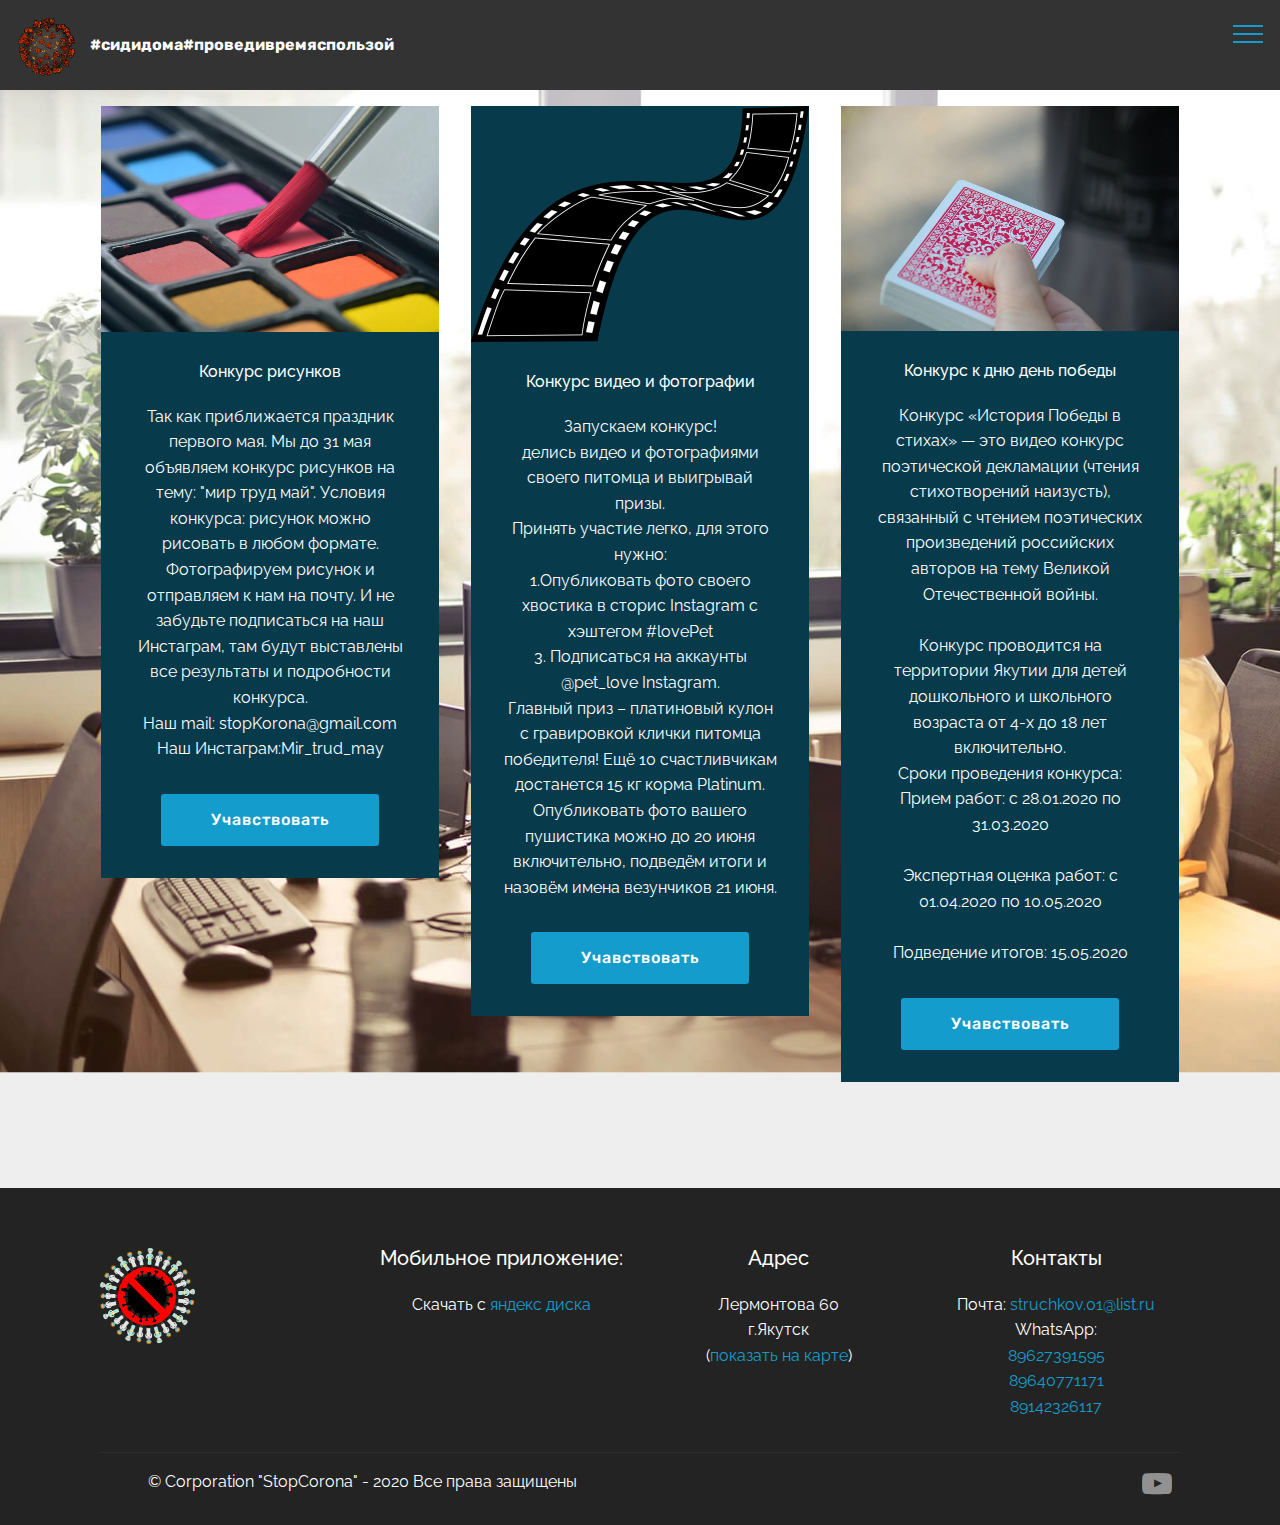
==== page10.html @ 7f0e16e0 "create github pages" ====
<!DOCTYPE html>
<html  >
<head>
  <!-- Site made with Mobirise Website Builder v4.12.3, https://mobirise.com -->
  <meta charset="UTF-8">
  <meta http-equiv="X-UA-Compatible" content="IE=edge">
  <meta name="generator" content="Mobirise v4.12.3, mobirise.com">
  <meta name="viewport" content="width=device-width, initial-scale=1, minimum-scale=1">
  <link rel="shortcut icon" href="assets/images/mbr-96x115.png" type="image/x-icon">
  <meta name="description" content="Web Site Maker Description">
  
  
  <title>хочу учавствовать</title>
  <link rel="stylesheet" href="assets/web/assets/mobirise-icons/mobirise-icons.css">
  <link rel="stylesheet" href="assets/facebook-plugin/style.css">
  <link rel="stylesheet" href="assets/bootstrap/css/bootstrap.min.css">
  <link rel="stylesheet" href="assets/bootstrap/css/bootstrap-grid.min.css">
  <link rel="stylesheet" href="assets/bootstrap/css/bootstrap-reboot.min.css">
  <link rel="stylesheet" href="assets/dropdown/css/style.css">
  <link rel="stylesheet" href="assets/tether/tether.min.css">
  <link rel="stylesheet" href="assets/socicon/css/styles.css">
  <link rel="stylesheet" href="assets/theme/css/style.css">
  <link rel="preload" as="style" href="assets/mobirise/css/mbr-additional.css"><link rel="stylesheet" href="assets/mobirise/css/mbr-additional.css" type="text/css">
  
  
  
</head>
<body>
  <section class="menu cid-rWU5IrB7id" once="menu" id="menu1-28">

    

    <nav class="navbar navbar-expand beta-menu navbar-dropdown align-items-center navbar-fixed-top collapsed">
        <button class="navbar-toggler navbar-toggler-right" type="button" data-toggle="collapse" data-target="#navbarSupportedContent" aria-controls="navbarSupportedContent" aria-expanded="false" aria-label="Toggle navigation">
            <div class="hamburger">
                <span></span>
                <span></span>
                <span></span>
                <span></span>
            </div>
        </button>
        <div class="menu-logo">
            <div class="navbar-brand">
                <span class="navbar-logo">
                    
                         <img src="assets/images/mbr-96x115.png" alt="Mobirise" title="" style="height: 4.6rem;">
                    
                </span>
                <span class="navbar-caption-wrap"><a class="navbar-caption text-white display-4" href="index.html">#сидидома#проведивремяспользой</a></span>
            </div>
        </div>
        <div class="collapse navbar-collapse" id="navbarSupportedContent">
            <ul class="navbar-nav nav-dropdown" data-app-modern-menu="true"><li class="nav-item">
                    <a class="nav-link link text-white display-4" href="https://mobirise.co">Меню</a>
                </li></ul>
            <div class="navbar-buttons mbr-section-btn"><a class="btn btn-sm btn-primary display-4" href="index.html"><span class="mbri-home mbr-iconfont mbr-iconfont-btn"></span>В главное</a> <a class="btn btn-sm btn-primary display-4" href="page7.html"><span class="mbri-globe-2 mbr-iconfont mbr-iconfont-btn"></span>Услуги</a>  <a class="btn btn-sm btn-primary display-4" href="page1.html"><span class="mbri-bulleted-list mbr-iconfont mbr-iconfont-btn"></span>Правила самоизоляции</a>  <a class="btn btn-sm btn-primary display-4" href="page2.html"><span class="mbri-devices mbr-iconfont mbr-iconfont-btn"></span>Развлечения</a> <a class="btn btn-sm btn-primary display-4" href="page2.html"><span class="mbri-globe mbr-iconfont mbr-iconfont-btn"></span>Новости</a></div>
        </div>
    </nav>
</section>

<section class="engine"><a href="https://mobirise.info">Mobirise</a></section><section class="features3 cid-rWXWZziiGV mbr-parallax-background" id="features3-29">

    

    
    <div class="container">
        <div class="media-container-row">
            <div class="card p-3 col-12 col-md-6 col-lg-4">
                <div class="card-wrapper">
                    <div class="card-img">
                        <img src="assets/images/mbr-1-676x451.jpg" alt="Mobirise" title="">
                    </div>
                    <div class="card-box">
                        <h4 class="card-title mbr-fonts-style display-7">
                            Конкурс рисунков</h4>
                        <p class="mbr-text mbr-fonts-style display-7">Так как приближается праздник первого мая. Мы до 31 мая объявляем конкурс рисунков на тему: "мир труд май". Условия конкурса: рисунок можно рисовать в любом формате. Фотографируем рисунок и отправляем к нам на почту. И не забудьте подписаться на наш Инстаграм, там будут выставлены все результаты и подробности конкурса.  <br>Наш mail: stopKorona@gmail.com<br>Наш Инстаграм:Mir_trud_may</p>
                    </div>
                    <div class="mbr-section-btn text-center"><a href="page11.html" class="btn btn-primary display-4">Учавствовать</a></div>
                </div>
            </div>

            <div class="card p-3 col-12 col-md-6 col-lg-4">
                <div class="card-wrapper">
                    <div class="card-img">
                        <img src="assets/images/mbr-676x472.png" alt="Mobirise" title="">
                    </div>
                    <div class="card-box">
                        <h4 class="card-title mbr-fonts-style display-7">
                            Конкурс видео и фотографии</h4>
                        <p class="mbr-text mbr-fonts-style display-7">Запускаем конкурс!<br>делись видео и фотографиями своего питомца и выигрывай призы.<br>Принять участие легко, для этого нужно:<br>1.Опубликовать фото своего хвостика в сторис Instagram с хэштегом #lovePet<br>3. Подписаться на аккаунты @pet_love Instagram.<br>Главный приз – платиновый кулон с гравировкой клички питомца победителя! Ещё 10 счастливчикам достанется 15 кг корма Platinum.<br>Опубликовать фото вашего пушистика можно до 20 июня включительно, подведём итоги и назовём имена везунчиков 21 июня.</p>
                    </div>
                    <div class="mbr-section-btn text-center"><a href="page11.html" class="btn btn-primary display-4">Учавствовать</a></div>
                </div>
            </div>

            <div class="card p-3 col-12 col-md-6 col-lg-4">
                <div class="card-wrapper">
                    <div class="card-img">
                        <img src="assets/images/mbr-676x449.jpg" alt="Mobirise" title="">
                    </div>
                    <div class="card-box">
                        <h4 class="card-title mbr-fonts-style display-7">
                            Конкурс к дню день победы</h4>
                        <p class="mbr-text mbr-fonts-style display-7">Конкурс «История Победы в стихах» — это видео конкурс поэтической декламации (чтения стихотворений наизусть), связанный с чтением поэтических произведений российских авторов на тему Великой Отечественной войны.<br><br>Конкурс проводится на территории Якутии для детей дошкольного и школьного возраста от 4-х до 18 лет включительно.<br>Сроки проведения конкурса:<br>Прием работ: с 28.01.2020 по 31.03.2020<br><br>Экспертная оценка работ: с 01.04.2020 по 10.05.2020<br><br>Подведение итогов: 15.05.2020</p>
                    </div>
                    <div class="mbr-section-btn text-center"><a href="page11.html" class="btn btn-primary display-4">
                            Учавствовать</a></div>
                </div>
            </div>

            
        </div>
    </div>
</section>

<section class="cid-rX5NVL17W7" id="footer1-2s">

    

    

    <div class="container">
        <div class="media-container-row content text-white">
            <div class="col-12 col-md-3">
                <div class="media-wrap">
                    
                        <img src="assets/images/mbr-190x191.png" alt="Mobirise" title="">
                    
                </div>
            </div>
            <div class="col-12 col-md-3 mbr-fonts-style display-7">
                <h5 class="pb-3">Мобильное приложение:</h5>
                <p class="mbr-text">Скачать с <a href="https://yadi.sk/d/N2XTvhtS3cz07Q">яндекс диска</a></p>
            </div>
            <div class="col-12 col-md-3 mbr-fonts-style display-7">
                <h5 class="pb-3">Адрес</h5>
                <p class="mbr-text">Лермонтова 60 <br>г.Якутск<br>(<a href="https://2gis.ru/yakutsk/search/%D0%9B%D0%B5%D1%80%D0%BC%D0%BE%D0%BD%D1%82%D0%BE%D0%B2%D0%B0%2C%2060/geo/7037510072927511?m=129.720554%2C62.039683%2F13">показать на карте</a>)<br><br></p>
            </div>
            <div class="col-12 col-md-3 mbr-fonts-style display-7">
                <h5 class="pb-3">Контакты</h5>
                <p class="mbr-text">Почта: <a href="mailto:struchkov.01@list.ru">struchkov.01@list.ru</a><br>WhatsApp: <br><a href="https://wa.me/89627391595">89627391595</a><br><a href="https://wa.me/89640771171">89640771171</a><br><a href="https://wa.me/89142326117">89142326117</a></p>
            </div>
        </div>
        <div class="footer-lower">
            <div class="media-container-row">
                <div class="col-sm-12">
                    <hr>
                </div>
            </div>
            <div class="media-container-row mbr-white">
                <div class="col-sm-6 copyright">
                    <p class="mbr-text mbr-fonts-style display-7">
                        © Corporation "StopCorona" - 2020 Все права защищены</p>
                </div>
                <div class="col-md-6">
                    <div class="social-list align-right">
                        <div class="soc-item">
                            <a href="https://www.youtube.com/watch?v=TfOW5Py2EV0">
                                <span class="mbr-iconfont mbr-iconfont-social socicon-youtube socicon" style="font-size: 30px;"></span>
                            </a>
                        </div>
                        
                        
                        
                        
                        
                    </div>
                </div>
            </div>
        </div>
    </div>
</section>


  <script src="assets/web/assets/jquery/jquery.min.js"></script>
  <script src="assets/popper/popper.min.js"></script>
  <script src="https://connect.facebook.net/en_US/sdk.js#xfbml=1&version=v2.5"></script>
  <script src="https://apis.google.com/js/plusone.js"></script>
  <script src="assets/facebook-plugin/facebook-script.js"></script>
  <script src="assets/bootstrap/js/bootstrap.min.js"></script>
  <script src="assets/smoothscroll/smooth-scroll.js"></script>
  <script src="assets/dropdown/js/nav-dropdown.js"></script>
  <script src="assets/dropdown/js/navbar-dropdown.js"></script>
  <script src="assets/touchswipe/jquery.touch-swipe.min.js"></script>
  <script src="assets/parallax/jarallax.min.js"></script>
  <script src="assets/tether/tether.min.js"></script>
  <script src="assets/theme/js/script.js"></script>
  
  
 <div id="scrollToTop" class="scrollToTop mbr-arrow-up"><a style="text-align: center;"><i class="mbr-arrow-up-icon mbr-arrow-up-icon-cm cm-icon cm-icon-smallarrow-up"></i></a></div>
  </body>
</html>
---- assets/web/assets/mobirise-icons/mobirise-icons.css ----
@font-face {
  font-family: 'MobiriseIcons';
  src:  url('mobirise-icons.eot?spat4u');
  src:  url('mobirise-icons.eot?spat4u#iefix') format('embedded-opentype'),
    url('mobirise-icons.ttf?spat4u') format('truetype'),
    url('mobirise-icons.woff?spat4u') format('woff'),
    url('mobirise-icons.svg?spat4u#MobiriseIcons') format('svg');
  font-weight: normal;
  font-style: normal;
  font-display: swap;
}

[class^="mbri-"], [class*=" mbri-"] {
  /* use !important to prevent issues with browser extensions that change fonts */
  font-family: MobiriseIcons !important;
  speak: none;
  font-style: normal;
  font-weight: normal;
  font-variant: normal;
  text-transform: none;
  line-height: 1;

  /* Better Font Rendering =========== */
  -webkit-font-smoothing: antialiased;
  -moz-osx-font-smoothing: grayscale;
}

.mbri-add-submenu:before {
  content: "\e900";
}
.mbri-alert:before {
  content: "\e901";
}
.mbri-align-center:before {
  content: "\e902";
}
.mbri-align-justify:before {
  content: "\e903";
}
.mbri-align-left:before {
  content: "\e904";
}
.mbri-align-right:before {
  content: "\e905";
}
.mbri-android:before {
  content: "\e906";
}
.mbri-apple:before {
  content: "\e907";
}
.mbri-arrow-down:before {
  content: "\e908";
}
.mbri-arrow-next:before {
  content: "\e909";
}
.mbri-arrow-prev:before {
  content: "\e90a";
}
.mbri-arrow-up:before {
  content: "\e90b";
}
.mbri-bold:before {
  content: "\e90c";
}
.mbri-bookmark:before {
  content: "\e90d";
}
.mbri-bootstrap:before {
  content: "\e90e";
}
.mbri-briefcase:before {
  content: "\e90f";
}
.mbri-browse:before {
  content: "\e910";
}
.mbri-bulleted-list:before {
  content: "\e911";
}
.mbri-calendar:before {
  content: "\e912";
}
.mbri-camera:before {
  content: "\e913";
}
.mbri-cart-add:before {
  content: "\e914";
}
.mbri-cart-full:before {
  content: "\e915";
}
.mbri-cash:before {
  content: "\e916";
}
.mbri-change-style:before {
  content: "\e917";
}
.mbri-chat:before {
  content: "\e918";
}
.mbri-clock:before {
  content: "\e919";
}
.mbri-close:before {
  content: "\e91a";
}
.mbri-cloud:before {
  content: "\e91b";
}
.mbri-code:before {
  content: "\e91c";
}
.mbri-contact-form:before {
  content: "\e91d";
}
.mbri-credit-card:before {
  content: "\e91e";
}
.mbri-cursor-click:before {
  content: "\e91f";
}
.mbri-cust-feedback:before {
  content: "\e920";
}
.mbri-database:before {
  content: "\e921";
}
.mbri-delivery:before {
  content: "\e922";
}
.mbri-desktop:before {
  content: "\e923";
}
.mbri-devices:before {
  content: "\e924";
}
.mbri-down:before {
  content: "\e925";
}
.mbri-download:before {
  content: "\e989";
}
.mbri-drag-n-drop:before {
  content: "\e927";
}
.mbri-drag-n-drop2:before {
  content: "\e928";
}
.mbri-edit:before {
  content: "\e929";
}
.mbri-edit2:before {
  content: "\e92a";
}
.mbri-error:before {
  content: "\e92b";
}
.mbri-extension:before {
  content: "\e92c";
}
.mbri-features:before {
  content: "\e92d";
}
.mbri-file:before {
  content: "\e92e";
}
.mbri-flag:before {
  content: "\e92f";
}
.mbri-folder:before {
  content: "\e930";
}
.mbri-gift:before {
  content: "\e931";
}
.mbri-github:before {
  content: "\e932";
}
.mbri-globe:before {
  content: "\e933";
}
.mbri-globe-2:before {
  content: "\e934";
}
.mbri-growing-chart:before {
  content: "\e935";
}
.mbri-hearth:before {
  content: "\e936";
}
.mbri-help:before {
  content: "\e937";
}
.mbri-home:before {
  content: "\e938";
}
.mbri-hot-cup:before {
  content: "\e939";
}
.mbri-idea:before {
  content: "\e93a";
}
.mbri-image-gallery:before {
  content: "\e93b";
}
.mbri-image-slider:before {
  content: "\e93c";
}
.mbri-info:before {
  content: "\e93d";
}
.mbri-italic:before {
  content: "\e93e";
}
.mbri-key:before {
  content: "\e93f";
}
.mbri-laptop:before {
  content: "\e940";
}
.mbri-layers:before {
  content: "\e941";
}
.mbri-left-right:before {
  content: "\e942";
}
.mbri-left:before {
  content: "\e943";
}
.mbri-letter:before {
  content: "\e944";
}
.mbri-like:before {
  content: "\e945";
}
.mbri-link:before {
  content: "\e946";
}
.mbri-lock:before {
  content: "\e947";
}
.mbri-login:before {
  content: "\e948";
}
.mbri-logout:before {
  content: "\e949";
}
.mbri-magic-stick:before {
  content: "\e94a";
}
.mbri-map-pin:before {
  content: "\e94b";
}
.mbri-menu:before {
  content: "\e94c";
}
.mbri-mobile:before {
  content: "\e94d";
}
.mbri-mobile2:before {
  content: "\e94e";
}
.mbri-mobirise:before {
  content: "\e94f";
}
.mbri-more-horizontal:before {
  content: "\e950";
}
.mbri-more-vertical:before {
  content: "\e951";
}
.mbri-music:before {
  content: "\e952";
}
.mbri-new-file:before {
  content: "\e953";
}
.mbri-numbered-list:before {
  content: "\e954";
}
.mbri-opened-folder:before {
  content: "\e955";
}
.mbri-pages:before {
  content: "\e956";
}
.mbri-paper-plane:before {
  content: "\e957";
}
.mbri-paperclip:before {
  content: "\e958";
}
.mbri-photo:before {
  content: "\e959";
}
.mbri-photos:before {
  content: "\e95a";
}
.mbri-pin:before {
  content: "\e95b";
}
.mbri-play:before {
  content: "\e95c";
}
.mbri-plus:before {
  content: "\e95d";
}
.mbri-preview:before {
  content: "\e95e";
}
.mbri-print:before {
  content: "\e95f";
}
.mbri-protect:before {
  content: "\e960";
}
.mbri-question:before {
  content: "\e961";
}
.mbri-quote-left:before {
  content: "\e962";
}
.mbri-quote-right:before {
  content: "\e963";
}
.mbri-refresh:before {
  content: "\e964";
}
.mbri-responsive:before {
  content: "\e965";
}
.mbri-right:before {
  content: "\e966";
}
.mbri-rocket:before {
  content: "\e967";
}
.mbri-sad-face:before {
  content: "\e968";
}
.mbri-sale:before {
  content: "\e969";
}
.mbri-save:before {
  content: "\e96a";
}
.mbri-search:before {
  content: "\e96b";
}
.mbri-setting:before {
  content: "\e96c";
}
.mbri-setting2:before {
  content: "\e96d";
}
.mbri-setting3:before {
  content: "\e96e";
}
.mbri-share:before {
  content: "\e96f";
}
.mbri-shopping-bag:before {
  content: "\e970";
}
.mbri-shopping-basket:before {
  content: "\e971";
}
.mbri-shopping-cart:before {
  content: "\e972";
}
.mbri-sites:before {
  content: "\e973";
}
.mbri-smile-face:before {
  content: "\e974";
}
.mbri-speed:before {
  content: "\e975";
}
.mbri-star:before {
  content: "\e976";
}
.mbri-success:before {
  content: "\e977";
}
.mbri-sun:before {
  content: "\e978";
}
.mbri-sun2:before {
  content: "\e979";
}
.mbri-tablet:before {
  content: "\e97a";
}
.mbri-tablet-vertical:before {
  content: "\e97b";
}
.mbri-target:before {
  content: "\e97c";
}
.mbri-timer:before {
  content: "\e97d";
}
.mbri-to-ftp:before {
  content: "\e97e";
}
.mbri-to-local-drive:before {
  content: "\e97f";
}
.mbri-touch-swipe:before {
  content: "\e980";
}
.mbri-touch:before {
  content: "\e981";
}
.mbri-trash:before {
  content: "\e982";
}
.mbri-underline:before {
  content: "\e983";
}
.mbri-unlink:before {
  content: "\e984";
}
.mbri-unlock:before {
  content: "\e985";
}
.mbri-up-down:before {
  content: "\e986";
}
.mbri-up:before {
  content: "\e987";
}
.mbri-update:before {
  content: "\e988";
}
.mbri-upload:before {
 content: "\e926"; 
}
.mbri-user:before {
  content: "\e98a";
}
.mbri-user2:before {
  content: "\e98b";
}
.mbri-users:before {
  content: "\e98c";
}
.mbri-video:before {
  content: "\e98d";
}
.mbri-video-play:before {
  content: "\e98e";
}
.mbri-watch:before {
  content: "\e98f";
}
.mbri-website-theme:before {
  content: "\e990";
}
.mbri-wifi:before {
  content: "\e991";
}
.mbri-windows:before {
  content: "\e992";
}
.mbri-zoom-out:before {
  content: "\e993";
}
.mbri-redo:before {
  content: "\e994";
}
.mbri-undo:before {
  content: "\e995";
}
---- assets/facebook-plugin/style.css ----
.mbr-section.mbr-section__comments{
    position: relative;
}
.mbr-section__comments{
    background-size: cover;
}
.addons-container {
  position: relative;
  margin-left: auto;
  margin-right: auto;
  padding-right: 15px;
  padding-left: 15px; }
  @media (min-width: 576px) {
    .addons-container {
      padding-right: 15px;
      padding-left: 15px; } }
  @media (min-width: 768px) {
    .addons-container {
      padding-right: 15px;
      padding-left: 15px; } }
  @media (min-width: 992px) {
    .addons-container {
      padding-right: 15px;
      padding-left: 15px; } }
  @media (min-width: 1200px) {
    .addons-container {
      padding-right: 15px;
      padding-left: 15px; } }
  @media (min-width: 576px) {
    .addons-container {
      width: 540px;
      max-width: 100%; } }
  @media (min-width: 768px) {
    .addons-container {
      width: 720px;
      max-width: 100%; } }
  @media (min-width: 992px) {
    .addons-container {
      width: 960px;
      max-width: 100%; } }
  @media (min-width: 1200px) {
    .addons-container {
      width: 1140px;
      max-width: 100%; } }

.addons-container-inner{
    position: relative;
    width: 100%;
    min-height: 1px;
    padding-right: 15px;
    padding-left: 15px;
}
@media (min-width: 567px) {
    .addons-container-inner{
        -ms-flex: 0 0 66.666667%;
        flex: 0 0 66.666667%;
        max-width: 66.666667%;
    }
}
.addons-row{
    display: flex;
    justify-content:center;
}
---- assets/dropdown/css/style.css ----
.navbar-dropdown {
  left: 0;
  padding: 0;
  position: absolute;
  right: 0;
  top: 0;
  transition: all 0.45s ease;
  z-index: 1030;
  background: #282828; }
  .navbar-dropdown .navbar-logo {
    margin-right: 0.8rem;
    transition: margin 0.3s ease-in-out;
    vertical-align: middle; }
    .navbar-dropdown .navbar-logo img {
      height: 3.125rem;
      transition: all 0.3s ease-in-out; }
    .navbar-dropdown .navbar-logo.mbr-iconfont {
      font-size: 3.125rem;
      line-height: 3.125rem; }
  .navbar-dropdown .navbar-caption {
    font-weight: 700;
    white-space: normal;
    vertical-align: -4px;
    line-height: 3.125rem !important; }
    .navbar-dropdown .navbar-caption, .navbar-dropdown .navbar-caption:hover {
      color: inherit;
      text-decoration: none; }
  .navbar-dropdown .mbr-iconfont + .navbar-caption {
    vertical-align: -1px; }
  .navbar-dropdown.navbar-fixed-top {
    position: fixed; }
  .navbar-dropdown .navbar-brand span {
    vertical-align: -4px; }
  .navbar-dropdown.bg-color.transparent {
    background: none; }
  .navbar-dropdown.navbar-short .navbar-brand {
    padding: 0.625rem 0; }
    .navbar-dropdown.navbar-short .navbar-brand span {
      vertical-align: -1px; }
  .navbar-dropdown.navbar-short .navbar-caption {
    line-height: 2.375rem !important;
    vertical-align: -2px; }
  .navbar-dropdown.navbar-short .navbar-logo {
    margin-right: 0.5rem; }
    .navbar-dropdown.navbar-short .navbar-logo img {
      height: 2.375rem; }
    .navbar-dropdown.navbar-short .navbar-logo.mbr-iconfont {
      font-size: 2.375rem;
      line-height: 2.375rem; }
  .navbar-dropdown.navbar-short .mbr-table-cell {
    height: 3.625rem; }
  .navbar-dropdown .navbar-close {
    left: 0.6875rem;
    position: fixed;
    top: 0.75rem;
    z-index: 1000; }
  .navbar-dropdown .hamburger-icon {
    content: "";
    display: inline-block;
    vertical-align: middle;
    width: 16px;
    -webkit-box-shadow: 0 -6px 0 1px #282828,0 0 0 1px #282828,0 6px 0 1px #282828;
    -moz-box-shadow: 0 -6px 0 1px #282828,0 0 0 1px #282828,0 6px 0 1px #282828;
    box-shadow: 0 -6px 0 1px #282828,0 0 0 1px #282828,0 6px 0 1px #282828; }

.dropdown-menu .dropdown-toggle[data-toggle="dropdown-submenu"]::after {
  border-bottom: 0.35em solid transparent;
  border-left: 0.35em solid;
  border-right: 0;
  border-top: 0.35em solid transparent;
  margin-left: 0.3rem; }

.dropdown-menu .dropdown-item:focus {
  outline: 0; }

.nav-dropdown {
  font-size: 0.75rem;
  font-weight: 500;
  height: auto !important; }
  .nav-dropdown .nav-btn {
    padding-left: 1rem; }
  .nav-dropdown .link {
    margin: .667em 1.667em;
    font-weight: 500;
    padding: 0;
    transition: color .2s ease-in-out; }
    .nav-dropdown .link.dropdown-toggle {
      margin-right: 2.583em; }
      .nav-dropdown .link.dropdown-toggle::after {
        margin-left: .25rem;
        border-top: 0.35em solid;
        border-right: 0.35em solid transparent;
        border-left: 0.35em solid transparent;
        border-bottom: 0; }
      .nav-dropdown .link.dropdown-toggle[aria-expanded="true"] {
        margin: 0;
        padding: 0.667em 3.263em  0.667em 1.667em; }
  .nav-dropdown .link::after,
  .nav-dropdown .dropdown-item::after {
    color: inherit; }
  .nav-dropdown .btn {
    font-size: 0.75rem;
    font-weight: 700;
    letter-spacing: 0;
    margin-bottom: 0;
    padding-left: 1.25rem;
    padding-right: 1.25rem; }
  .nav-dropdown .dropdown-menu {
    border-radius: 0;
    border: 0;
    left: 0;
    margin: 0;
    padding-bottom: 1.25rem;
    padding-top: 1.25rem;
    position: relative; }
  .nav-dropdown .dropdown-submenu {
    margin-left: 0.125rem;
    top: 0; }
  .nav-dropdown .dropdown-item {
    font-weight: 500;
    line-height: 2;
    padding: 0.3846em 4.615em 0.3846em 1.5385em;
    position: relative;
    transition: color .2s ease-in-out, background-color .2s ease-in-out; }
    .nav-dropdown .dropdown-item::after {
      margin-top: -0.3077em;
      position: absolute;
      right: 1.1538em;
      top: 50%; }
    .nav-dropdown .dropdown-item:focus, .nav-dropdown .dropdown-item:hover {
      background: none; }

@media (max-width: 767px) {
  .nav-dropdown.navbar-toggleable-sm {
    bottom: 0;
    display: none;
    left: 0;
    overflow-x: hidden;
    position: fixed;
    top: 0;
    transform: translateX(-100%);
    -ms-transform: translateX(-100%);
    -webkit-transform: translateX(-100%);
    width: 18.75rem;
    z-index: 999; } }
.nav-dropdown.navbar-toggleable-xl {
  bottom: 0;
  display: none;
  left: 0;
  overflow-x: hidden;
  position: fixed;
  top: 0;
  transform: translateX(-100%);
  -ms-transform: translateX(-100%);
  -webkit-transform: translateX(-100%);
  width: 18.75rem;
  z-index: 999; }

.nav-dropdown-sm {
  display: block !important;
  overflow-x: hidden;
  overflow: auto;
  padding-top: 3.875rem; }
  .nav-dropdown-sm::after {
    content: "";
    display: block;
    height: 3rem;
    width: 100%; }
  .nav-dropdown-sm.collapse.in ~ .navbar-close {
    display: block !important; }
  .nav-dropdown-sm.collapsing, .nav-dropdown-sm.collapse.in {
    transform: translateX(0);
    -ms-transform: translateX(0);
    -webkit-transform: translateX(0);
    transition: all 0.25s ease-out;
    -webkit-transition: all 0.25s ease-out;
    background: #282828; }
  .nav-dropdown-sm.collapsing[aria-expanded="false"] {
    transform: translateX(-100%);
    -ms-transform: translateX(-100%);
    -webkit-transform: translateX(-100%); }
  .nav-dropdown-sm .nav-item {
    display: block;
    margin-left: 0 !important;
    padding-left: 0; }
  .nav-dropdown-sm .link,
  .nav-dropdown-sm .dropdown-item {
    border-top: 1px dotted rgba(255, 255, 255, 0.1);
    font-size: 0.8125rem;
    line-height: 1.6;
    margin: 0 !important;
    padding: 0.875rem 2.4rem 0.875rem 1.5625rem !important;
    position: relative;
    white-space: normal; }
    .nav-dropdown-sm .link:focus, .nav-dropdown-sm .link:hover,
    .nav-dropdown-sm .dropdown-item:focus,
    .nav-dropdown-sm .dropdown-item:hover {
      background: rgba(0, 0, 0, 0.2) !important;
      color: #c0a375; }
  .nav-dropdown-sm .nav-btn {
    position: relative;
    padding: 1.5625rem 1.5625rem 0 1.5625rem; }
    .nav-dropdown-sm .nav-btn::before {
      border-top: 1px dotted rgba(255, 255, 255, 0.1);
      content: "";
      left: 0;
      position: absolute;
      top: 0;
      width: 100%; }
    .nav-dropdown-sm .nav-btn + .nav-btn {
      padding-top: 0.625rem; }
      .nav-dropdown-sm .nav-btn + .nav-btn::before {
        display: none; }
  .nav-dropdown-sm .btn {
    padding: 0.625rem 0; }
  .nav-dropdown-sm .dropdown-toggle[data-toggle="dropdown-submenu"]::after {
    margin-left: .25rem;
    border-top: 0.35em solid;
    border-right: 0.35em solid transparent;
    border-left: 0.35em solid transparent;
    border-bottom: 0; }
  .nav-dropdown-sm .dropdown-toggle[data-toggle="dropdown-submenu"][aria-expanded="true"]::after {
    border-top: 0;
    border-right: 0.35em solid transparent;
    border-left: 0.35em solid transparent;
    border-bottom: 0.35em solid; }
  .nav-dropdown-sm .dropdown-menu {
    margin: 0;
    padding: 0;
    position: relative;
    top: 0;
    left: 0;
    width: 100%;
    border: 0;
    float: none;
    border-radius: 0;
    background: none; }
  .nav-dropdown-sm .dropdown-submenu {
    left: 100%;
    margin-left: 0.125rem;
    margin-top: -1.25rem;
    top: 0; }

.navbar-toggleable-sm .nav-dropdown .dropdown-menu {
  position: absolute; }

.navbar-toggleable-sm .nav-dropdown .dropdown-submenu {
  left: 100%;
  margin-left: 0.125rem;
  margin-top: -1.25rem;
  top: 0; }

.navbar-toggleable-sm.opened .nav-dropdown .dropdown-menu {
  position: relative; }

.navbar-toggleable-sm.opened .nav-dropdown .dropdown-submenu {
  left: 0;
  margin-left: 00rem;
  margin-top: 0rem;
  top: 0; }

.is-builder .nav-dropdown.collapsing {
  transition: none !important; }

/*# sourceMappingURL=style.css.map */
---- assets/socicon/css/styles.css ----
@charset "UTF-8";

@font-face {
  font-family: 'Socicon';
  src:  url('../fonts/socicon.eot');
  src:  url('../fonts/socicon.eot?#iefix') format('embedded-opentype'),
    url('../fonts/socicon.woff2') format('woff2'),
    url('../fonts/socicon.ttf') format('truetype'),
    url('../fonts/socicon.woff') format('woff'),
    url('../fonts/socicon.svg#socicon') format('svg');
  font-weight: normal;
  font-style: normal;
}

[data-icon]:before {
  font-family: "socicon" !important;
  content: attr(data-icon);
  font-style: normal !important;
  font-weight: normal !important;
  font-variant: normal !important;
  text-transform: none !important;
  speak: none;
  line-height: 1;
  -webkit-font-smoothing: antialiased;
  -moz-osx-font-smoothing: grayscale;
}

[class^="socicon-"], [class*=" socicon-"] {
  /* use !important to prevent issues with browser extensions that change fonts */
  font-family: 'Socicon' !important;
  speak: none;
  font-style: normal;
  font-weight: normal;
  font-variant: normal;
  text-transform: none;
  line-height: 1;

  /* Better Font Rendering =========== */
  -webkit-font-smoothing: antialiased;
  -moz-osx-font-smoothing: grayscale;
}

.socicon-eitaa:before {
  content: "\e97c";
}
.socicon-soroush:before {
  content: "\e97d";
}
.socicon-bale:before {
  content: "\e97e";
}
.socicon-zazzle:before {
  content: "\e97b";
}
.socicon-society6:before {
  content: "\e97a";
}
.socicon-redbubble:before {
  content: "\e979";
}
.socicon-avvo:before {
  content: "\e978";
}
.socicon-stitcher:before {
  content: "\e977";
}
.socicon-googlehangouts:before {
  content: "\e974";
}
.socicon-dlive:before {
  content: "\e975";
}
.socicon-vsco:before {
  content: "\e976";
}
.socicon-flipboard:before {
  content: "\e973";
}
.socicon-ubuntu:before {
  content: "\e958";
}
.socicon-artstation:before {
  content: "\e959";
}
.socicon-invision:before {
  content: "\e95a";
}
.socicon-torial:before {
  content: "\e95b";
}
.socicon-collectorz:before {
  content: "\e95c";
}
.socicon-seenthis:before {
  content: "\e95d";
}
.socicon-googleplaymusic:before {
  content: "\e95e";
}
.socicon-debian:before {
  content: "\e95f";
}
.socicon-filmfreeway:before {
  content: "\e960";
}
.socicon-gnome:before {
  content: "\e961";
}
.socicon-itchio:before {
  content: "\e962";
}
.socicon-jamendo:before {
  content: "\e963";
}
.socicon-mix:before {
  content: "\e964";
}
.socicon-sharepoint:before {
  content: "\e965";
}
.socicon-tinder:before {
  content: "\e966";
}
.socicon-windguru:before {
  content: "\e967";
}
.socicon-cdbaby:before {
  content: "\e968";
}
.socicon-elementaryos:before {
  content: "\e969";
}
.socicon-stage32:before {
  content: "\e96a";
}
.socicon-tiktok:before {
  content: "\e96b";
}
.socicon-gitter:before {
  content: "\e96c";
}
.socicon-letterboxd:before {
  content: "\e96d";
}
.socicon-threema:before {
  content: "\e96e";
}
.socicon-splice:before {
  content: "\e96f";
}
.socicon-metapop:before {
  content: "\e970";
}
.socicon-naver:before {
  content: "\e971";
}
.socicon-remote:before {
  content: "\e972";
}
.socicon-internet:before {
  content: "\e957";
}
.socicon-moddb:before {
  content: "\e94b";
}
.socicon-indiedb:before {
  content: "\e94c";
}
.socicon-traxsource:before {
  content: "\e94d";
}
.socicon-gamefor:before {
  content: "\e94e";
}
.socicon-pixiv:before {
  content: "\e94f";
}
.socicon-myanimelist:before {
  content: "\e950";
}
.socicon-blackberry:before {
  content: "\e951";
}
.socicon-wickr:before {
  content: "\e952";
}
.socicon-spip:before {
  content: "\e953";
}
.socicon-napster:before {
  content: "\e954";
}
.socicon-beatport:before {
  content: "\e955";
}
.socicon-hackerone:before {
  content: "\e956";
}
.socicon-hackernews:before {
  content: "\e946";
}
.socicon-smashwords:before {
  content: "\e947";
}
.socicon-kobo:before {
  content: "\e948";
}
.socicon-bookbub:before {
  content: "\e949";
}
.socicon-mailru:before {
  content: "\e94a";
}
.socicon-gitlab:before {
  content: "\e945";
}
.socicon-instructables:before {
  content: "\e944";
}
.socicon-portfolio:before {
  content: "\e943";
}
.socicon-codered:before {
  content: "\e940";
}
.socicon-origin:before {
  content: "\e941";
}
.socicon-nextdoor:before {
  content: "\e942";
}
.socicon-udemy:before {
  content: "\e93f";
}
.socicon-livemaster:before {
  content: "\e93e";
}
.socicon-crunchbase:before {
  content: "\e93b";
}
.socicon-homefy:before {
  content: "\e93c";
}
.socicon-calendly:before {
  content: "\e93d";
}
.socicon-realtor:before {
  content: "\e90f";
}
.socicon-tidal:before {
  content: "\e910";
}
.socicon-qobuz:before {
  content: "\e911";
}
.socicon-natgeo:before {
  content: "\e912";
}
.socicon-mastodon:before {
  content: "\e913";
}
.socicon-unsplash:before {
  content: "\e914";
}
.socicon-homeadvisor:before {
  content: "\e915";
}
.socicon-angieslist:before {
  content: "\e916";
}
.socicon-codepen:before {
  content: "\e917";
}
.socicon-slack:before {
  content: "\e918";
}
.socicon-openaigym:before {
  content: "\e919";
}
.socicon-logmein:before {
  content: "\e91a";
}
.socicon-fiverr:before {
  content: "\e91b";
}
.socicon-gotomeeting:before {
  content: "\e91c";
}
.socicon-aliexpress:before {
  content: "\e91d";
}
.socicon-guru:before {
  content: "\e91e";
}
.socicon-appstore:before {
  content: "\e91f";
}
.socicon-homes:before {
  content: "\e920";
}
.socicon-zoom:before {
  content: "\e921";
}
.socicon-alibaba:before {
  content: "\e922";
}
.socicon-craigslist:before {
  content: "\e923";
}
.socicon-wix:before {
  content: "\e924";
}
.socicon-redfin:before {
  content: "\e925";
}
.socicon-googlecalendar:before {
  content: "\e926";
}
.socicon-shopify:before {
  content: "\e927";
}
.socicon-freelancer:before {
  content: "\e928";
}
.socicon-seedrs:before {
  content: "\e929";
}
.socicon-bing:before {
  content: "\e92a";
}
.socicon-doodle:before {
  content: "\e92b";
}
.socicon-bonanza:before {
  content: "\e92c";
}
.socicon-squarespace:before {
  content: "\e92d";
}
.socicon-toptal:before {
  content: "\e92e";
}
.socicon-gust:before {
  content: "\e92f";
}
.socicon-ask:before {
  content: "\e930";
}
.socicon-trulia:before {
  content: "\e931";
}
.socicon-loomly:before {
  content: "\e932";
}
.socicon-ghost:before {
  content: "\e933";
}
.socicon-upwork:before {
  content: "\e934";
}
.socicon-fundable:before {
  content: "\e935";
}
.socicon-booking:before {
  content: "\e936";
}
.socicon-googlemaps:before {
  content: "\e937";
}
.socicon-zillow:before {
  content: "\e938";
}
.socicon-niconico:before {
  content: "\e939";
}
.socicon-toneden:before {
  content: "\e93a";
}
.socicon-augment:before {
  content: "\e908";
}
.socicon-bitbucket:before {
  content: "\e909";
}
.socicon-fyuse:before {
  content: "\e90a";
}
.socicon-yt-gaming:before {
  content: "\e90b";
}
.socicon-sketchfab:before {
  content: "\e90c";
}
.socicon-mobcrush:before {
  content: "\e90d";
}
.socicon-microsoft:before {
  content: "\e90e";
}
.socicon-pandora:before {
  content: "\e907";
}
.socicon-messenger:before {
  content: "\e906";
}
.socicon-gamewisp:before {
  content: "\e905";
}
.socicon-bloglovin:before {
  content: "\e904";
}
.socicon-tunein:before {
  content: "\e903";
}
.socicon-gamejolt:before {
  content: "\e901";
}
.socicon-trello:before {
  content: "\e902";
}
.socicon-spreadshirt:before {
  content: "\e900";
}
.socicon-500px:before {
  content: "\e000";
}
.socicon-8tracks:before {
  content: "\e001";
}
.socicon-airbnb:before {
  content: "\e002";
}
.socicon-alliance:before {
  content: "\e003";
}
.socicon-amazon:before {
  content: "\e004";
}
.socicon-amplement:before {
  content: "\e005";
}
.socicon-android:before {
  content: "\e006";
}
.socicon-angellist:before {
  content: "\e007";
}
.socicon-apple:before {
  content: "\e008";
}
.socicon-appnet:before {
  content: "\e009";
}
.socicon-baidu:before {
  content: "\e00a";
}
.socicon-bandcamp:before {
  content: "\e00b";
}
.socicon-battlenet:before {
  content: "\e00c";
}
.socicon-mixer:before {
  content: "\e00d";
}
.socicon-bebee:before {
  content: "\e00e";
}
.socicon-bebo:before {
  content: "\e00f";
}
.socicon-behance:before {
  content: "\e010";
}
.socicon-blizzard:before {
  content: "\e011";
}
.socicon-blogger:before {
  content: "\e012";
}
.socicon-buffer:before {
  content: "\e013";
}
.socicon-chrome:before {
  content: "\e014";
}
.socicon-coderwall:before {
  content: "\e015";
}
.socicon-curse:before {
  content: "\e016";
}
.socicon-dailymotion:before {
  content: "\e017";
}
.socicon-deezer:before {
  content: "\e018";
}
.socicon-delicious:before {
  content: "\e019";
}
.socicon-deviantart:before {
  content: "\e01a";
}
.socicon-diablo:before {
  content: "\e01b";
}
.socicon-digg:before {
  content: "\e01c";
}
.socicon-discord:before {
  content: "\e01d";
}
.socicon-disqus:before {
  content: "\e01e";
}
.socicon-douban:before {
  content: "\e01f";
}
.socicon-draugiem:before {
  content: "\e020";
}
.socicon-dribbble:before {
  content: "\e021";
}
.socicon-drupal:before {
  content: "\e022";
}
.socicon-ebay:before {
  content: "\e023";
}
.socicon-ello:before {
  content: "\e024";
}
.socicon-endomodo:before {
  content: "\e025";
}
.socicon-envato:before {
  content: "\e026";
}
.socicon-etsy:before {
  content: "\e027";
}
.socicon-facebook:before {
  content: "\e028";
}
.socicon-feedburner:before {
  content: "\e029";
}
.socicon-filmweb:before {
  content: "\e02a";
}
.socicon-firefox:before {
  content: "\e02b";
}
.socicon-flattr:before {
  content: "\e02c";
}
.socicon-flickr:before {
  content: "\e02d";
}
.socicon-formulr:before {
  content: "\e02e";
}
.socicon-forrst:before {
  content: "\e02f";
}
.socicon-foursquare:before {
  content: "\e030";
}
.socicon-friendfeed:before {
  content: "\e031";
}
.socicon-github:before {
  content: "\e032";
}
.socicon-goodreads:before {
  content: "\e033";
}
.socicon-google:before {
  content: "\e034";
}
.socicon-googlescholar:before {
  content: "\e035";
}
.socicon-googlegroups:before {
  content: "\e036";
}
.socicon-googlephotos:before {
  content: "\e037";
}
.socicon-googleplus:before {
  content: "\e038";
}
.socicon-grooveshark:before {
  content: "\e039";
}
.socicon-hackerrank:before {
  content: "\e03a";
}
.socicon-hearthstone:before {
  content: "\e03b";
}
.socicon-hellocoton:before {
  content: "\e03c";
}
.socicon-heroes:before {
  content: "\e03d";
}
.socicon-smashcast:before {
  content: "\e03e";
}
.socicon-horde:before {
  content: "\e03f";
}
.socicon-houzz:before {
  content: "\e040";
}
.socicon-icq:before {
  content: "\e041";
}
.socicon-identica:before {
  content: "\e042";
}
.socicon-imdb:before {
  content: "\e043";
}
.socicon-instagram:before {
  content: "\e044";
}
.socicon-issuu:before {
  content: "\e045";
}
.socicon-istock:before {
  content: "\e046";
}
.socicon-itunes:before {
  content: "\e047";
}
.socicon-keybase:before {
  content: "\e048";
}
.socicon-lanyrd:before {
  content: "\e049";
}
.socicon-lastfm:before {
  content: "\e04a";
}
.socicon-line:before {
  content: "\e04b";
}
.socicon-linkedin:before {
  content: "\e04c";
}
.socicon-livejournal:before {
  content: "\e04d";
}
.socicon-lyft:before {
  content: "\e04e";
}
.socicon-macos:before {
  content: "\e04f";
}
.socicon-mail:before {
  content: "\e050";
}
.socicon-medium:before {
  content: "\e051";
}
.socicon-meetup:before {
  content: "\e052";
}
.socicon-mixcloud:before {
  content: "\e053";
}
.socicon-modelmayhem:before {
  content: "\e054";
}
.socicon-mumble:before {
  content: "\e055";
}
.socicon-myspace:before {
  content: "\e056";
}
.socicon-newsvine:before {
  content: "\e057";
}
.socicon-nintendo:before {
  content: "\e058";
}
.socicon-npm:before {
  content: "\e059";
}
.socicon-odnoklassniki:before {
  content: "\e05a";
}
.socicon-openid:before {
  content: "\e05b";
}
.socicon-opera:before {
  content: "\e05c";
}
.socicon-outlook:before {
  content: "\e05d";
}
.socicon-overwatch:before {
  content: "\e05e";
}
.socicon-patreon:before {
  content: "\e05f";
}
.socicon-paypal:before {
  content: "\e060";
}
.socicon-periscope:before {
  content: "\e061";
}
.socicon-persona:before {
  content: "\e062";
}
.socicon-pinterest:before {
  content: "\e063";
}
.socicon-play:before {
  content: "\e064";
}
.socicon-player:before {
  content: "\e065";
}
.socicon-playstation:before {
  content: "\e066";
}
.socicon-pocket:before {
  content: "\e067";
}
.socicon-qq:before {
  content: "\e068";
}
.socicon-quora:before {
  content: "\e069";
}
.socicon-raidcall:before {
  content: "\e06a";
}
.socicon-ravelry:before {
  content: "\e06b";
}
.socicon-reddit:before {
  content: "\e06c";
}
.socicon-renren:before {
  content: "\e06d";
}
.socicon-researchgate:before {
  content: "\e06e";
}
.socicon-residentadvisor:before {
  content: "\e06f";
}
.socicon-reverbnation:before {
  content: "\e070";
}
.socicon-rss:before {
  content: "\e071";
}
.socicon-sharethis:before {
  content: "\e072";
}
.socicon-skype:before {
  content: "\e073";
}
.socicon-slideshare:before {
  content: "\e074";
}
.socicon-smugmug:before {
  content: "\e075";
}
.socicon-snapchat:before {
  content: "\e076";
}
.socicon-songkick:before {
  content: "\e077";
}
.socicon-soundcloud:before {
  content: "\e078";
}
.socicon-spotify:before {
  content: "\e079";
}
.socicon-stackexchange:before {
  content: "\e07a";
}
.socicon-stackoverflow:before {
  content: "\e07b";
}
.socicon-starcraft:before {
  content: "\e07c";
}
.socicon-stayfriends:before {
  content: "\e07d";
}
.socicon-steam:before {
  content: "\e07e";
}
.socicon-storehouse:before {
  content: "\e07f";
}
.socicon-strava:before {
  content: "\e080";
}
.socicon-streamjar:before {
  content: "\e081";
}
.socicon-stumbleupon:before {
  content: "\e082";
}
.socicon-swarm:before {
  content: "\e083";
}
.socicon-teamspeak:before {
  content: "\e084";
}
.socicon-teamviewer:before {
  content: "\e085";
}
.socicon-technorati:before {
  content: "\e086";
}
.socicon-telegram:before {
  content: "\e087";
}
.socicon-tripadvisor:before {
  content: "\e088";
}
.socicon-tripit:before {
  content: "\e089";
}
.socicon-triplej:before {
  content: "\e08a";
}
.socicon-tumblr:before {
  content: "\e08b";
}
.socicon-twitch:before {
  content: "\e08c";
}
.socicon-twitter:before {
  content: "\e08d";
}
.socicon-uber:before {
  content: "\e08e";
}
.socicon-ventrilo:before {
  content: "\e08f";
}
.socicon-viadeo:before {
  content: "\e090";
}
.socicon-viber:before {
  content: "\e091";
}
.socicon-viewbug:before {
  content: "\e092";
}
.socicon-vimeo:before {
  content: "\e093";
}
.socicon-vine:before {
  content: "\e094";
}
.socicon-vkontakte:before {
  content: "\e095";
}
.socicon-warcraft:before {
  content: "\e096";
}
.socicon-wechat:before {
  content: "\e097";
}
.socicon-weibo:before {
  content: "\e098";
}
.socicon-whatsapp:before {
  content: "\e099";
}
.socicon-wikipedia:before {
  content: "\e09a";
}
.socicon-windows:before {
  content: "\e09b";
}
.socicon-wordpress:before {
  content: "\e09c";
}
.socicon-wykop:before {
  content: "\e09d";
}
.socicon-xbox:before {
  content: "\e09e";
}
.socicon-xing:before {
  content: "\e09f";
}
.socicon-yahoo:before {
  content: "\e0a0";
}
.socicon-yammer:before {
  content: "\e0a1";
}
.socicon-yandex:before {
  content: "\e0a2";
}
.socicon-yelp:before {
  content: "\e0a3";
}
.socicon-younow:before {
  content: "\e0a4";
}
.socicon-youtube:before {
  content: "\e0a5";
}
.socicon-zapier:before {
  content: "\e0a6";
}
.socicon-zerply:before {
  content: "\e0a7";
}
.socicon-zomato:before {
  content: "\e0a8";
}
.socicon-zynga:before {
  content: "\e0a9";
}
---- assets/theme/css/style.css ----
@charset "UTF-8";
/*!
 * Mobirise v4 theme (https://mobirise.com/)
 * Copyright 2017 Mobirise
 */
section {
  background-color: #eeeeee;
}

body {
  font-style: normal;
  line-height: 1.5;
}

section,
.container,
.container-fluid {
  position: relative;
  word-wrap: break-word;
}

a.mbr-iconfont:hover {
  text-decoration: none;
}

.article .lead p,
.article .lead ul,
.article .lead ol,
.article .lead pre,
.article .lead blockquote {
  margin-bottom: 0;
}

ul,
ol,
pre,
blockquote {
  margin-bottom: 2.3125rem;
}

pre {
  background: #f4f4f4;
  padding: 10px 24px;
  white-space: pre-wrap;
}

.inactive {
  -webkit-user-select: none;
  -moz-user-select: none;
  -ms-user-select: none;
  user-select: none;
  pointer-events: none;
  -webkit-user-drag: none;
  user-drag: none;
}

.mbr-section__comments .row {
  justify-content: center;
  -webkit-justify-content: center;
}

a {
  font-style: normal;
  font-weight: 400;
  cursor: pointer;
}
a, a:hover {
  text-decoration: none;
}

figure {
  margin-bottom: 0;
}

body {
  color: #232323;
}

h1,
h2,
h3,
h4,
h5,
h6,
.h1,
.h2,
.h3,
.h4,
.h5,
.h6,
.display-1,
.display-2,
.display-3,
.display-4 {
  line-height: 1;
  word-break: break-word;
  word-wrap: break-word;
}

.mbr-section-title {
  font-style: normal;
  line-height: 1.2;
}

.mbr-section-subtitle {
  line-height: 1.3;
}

.mbr-text {
  font-style: normal;
  line-height: 1.6;
}

b,
strong {
  font-weight: bold;
}

blockquote {
  padding: 10px 0 10px 20px;
  position: relative;
  border-left: 2px solid;
  border-color: #ff3366;
}

input:-webkit-autofill, input:-webkit-autofill:hover, input:-webkit-autofill:focus, input:-webkit-autofill:active {
  transition-delay: 9999s;
  transition-property: background-color, color;
}

textarea[type=hidden] {
  display: none;
}

body {
  position: relative;
}

section {
  background-position: 50% 50%;
  background-repeat: no-repeat;
  background-size: cover;
}
section .mbr-background-video,
section .mbr-background-video-preview {
  position: absolute;
  bottom: 0;
  left: 0;
  right: 0;
  top: 0;
}

.hidden {
  visibility: hidden;
}

.mbr-z-index20 {
  z-index: 20;
}

/*! Base colors */
.mbr-white {
  color: #ffffff;
}

.mbr-black {
  color: #000000;
}

.mbr-bg-white {
  background-color: #ffffff;
}

.mbr-bg-black {
  background-color: #000000;
}

/*! Text-aligns */
.align-left {
  text-align: left;
}

.align-center {
  text-align: center;
}

.align-right {
  text-align: right;
}

@media (max-width: 767px) {
  .align-left,
.align-center,
.align-right,
.mbr-section-btn,
.mbr-section-title {
    text-align: center;
  }
}
/*! Font-weight  */
.mbr-light {
  font-weight: 300;
}

.mbr-regular {
  font-weight: 400;
}

.mbr-semibold {
  font-weight: 500;
}

.mbr-bold {
  font-weight: 700;
}

/*! Media  */
.media-size-item {
  -webkit-flex: 1 1 auto;
  -moz-flex: 1 1 auto;
  -ms-flex: 1 1 auto;
  -o-flex: 1 1 auto;
  flex: 1 1 auto;
}

.media-content {
  -webkit-flex-basis: 100%;
  flex-basis: 100%;
}

.media-container-row {
  display: -ms-flexbox;
  display: -webkit-flex;
  display: flex;
  -webkit-flex-direction: row;
  -ms-flex-direction: row;
  flex-direction: row;
  -webkit-flex-wrap: wrap;
  -ms-flex-wrap: wrap;
  flex-wrap: wrap;
  -webkit-justify-content: center;
  -ms-flex-pack: center;
  justify-content: center;
  -webkit-align-content: center;
  -ms-flex-line-pack: center;
  align-content: center;
  -webkit-align-items: start;
  -ms-flex-align: start;
  align-items: start;
}
.media-container-row .media-size-item {
  width: 400px;
}

.media-container-column {
  display: -ms-flexbox;
  display: -webkit-flex;
  display: flex;
  -webkit-flex-direction: column;
  -ms-flex-direction: column;
  flex-direction: column;
  -webkit-flex-wrap: wrap;
  -ms-flex-wrap: wrap;
  flex-wrap: wrap;
  -webkit-justify-content: center;
  -ms-flex-pack: center;
  justify-content: center;
  -webkit-align-content: center;
  -ms-flex-line-pack: center;
  align-content: center;
  -webkit-align-items: stretch;
  -ms-flex-align: stretch;
  align-items: stretch;
}
.media-container-column > * {
  width: 100%;
}

@media (min-width: 992px) {
  .media-container-row {
    -webkit-flex-wrap: nowrap;
    -ms-flex-wrap: nowrap;
    flex-wrap: nowrap;
  }
}
figure {
  overflow: hidden;
}

figure[mbr-media-size] {
  transition: width 0.1s;
}

.mbr-figure img,
.mbr-figure iframe {
  display: block;
  width: 100%;
}

.card {
  background-color: transparent;
  border: none;
}

.card-box {
  width: 100%;
}

.card-img {
  text-align: center;
  flex-shrink: 0;
  -webkit-flex-shrink: 0;
}

.media {
  max-width: 100%;
  margin: 0 auto;
}

.mbr-figure {
  -ms-flex-item-align: center;
  -ms-grid-row-align: center;
  -webkit-align-self: center;
  align-self: center;
}

.media-container > div {
  max-width: 100%;
}

.mbr-figure img,
.card-img img {
  width: 100%;
}

@media (max-width: 991px) {
  .media-size-item {
    width: auto !important;
  }

  .media {
    width: auto;
  }

  .mbr-figure {
    width: 100% !important;
  }
}
/*! Buttons */
.btn {
  font-weight: 500;
  border-width: 2px;
  font-style: normal;
  letter-spacing: 1px;
  margin: 0.4rem 0.8rem;
  white-space: normal;
  -webkit-transition: all 0.3s ease-in-out;
  -moz-transition: all 0.3s ease-in-out;
  transition: all 0.3s ease-in-out;
  display: inline-flex;
  align-items: center;
  justify-content: center;
  word-break: break-word;
  -webkit-align-items: center;
  -webkit-justify-content: center;
  display: -webkit-inline-flex;
}

.btn-sm {
  font-weight: 500;
  letter-spacing: 1px;
  -webkit-transition: all 0.3s ease-in-out;
  -moz-transition: all 0.3s ease-in-out;
  transition: all 0.3s ease-in-out;
}

.btn-md {
  font-weight: 500;
  letter-spacing: 1px;
  margin: 0.4rem 0.8rem !important;
  -webkit-transition: all 0.3s ease-in-out;
  -moz-transition: all 0.3s ease-in-out;
  transition: all 0.3s ease-in-out;
}

.btn-lg {
  font-weight: 500;
  letter-spacing: 1px;
  margin: 0.4rem 0.8rem !important;
  -webkit-transition: all 0.3s ease-in-out;
  -moz-transition: all 0.3s ease-in-out;
  transition: all 0.3s ease-in-out;
}

.mbr-section-btn {
  margin-left: -0.25rem;
  margin-right: -0.25rem;
  font-size: 0;
}

nav .mbr-section-btn {
  margin-left: 0rem;
  margin-right: 0rem;
}

.btn-form {
  border-radius: 0;
}
.btn-form:hover {
  cursor: pointer;
}

/*! Btn icon margin */
.btn .mbr-iconfont,
.btn.btn-sm .mbr-iconfont {
  cursor: pointer;
  margin-right: 0.5rem;
}

.btn.btn-md .mbr-iconfont,
.btn.btn-md .mbr-iconfont {
  margin-right: 0.8rem;
}

.mbr-regular {
  font-weight: 400;
}

.mbr-semibold {
  font-weight: 500;
}

.mbr-bold {
  font-weight: 700;
}

[type=submit] {
  -webkit-appearance: none;
}

/*! Full-screen */
.mbr-fullscreen .mbr-overlay {
  min-height: 100vh;
}

.mbr-fullscreen {
  display: flex;
  display: -webkit-flex;
  display: -moz-flex;
  display: -ms-flex;
  display: -o-flex;
  align-items: center;
  -webkit-align-items: center;
  min-height: 100vh;
  padding-top: 3rem;
  padding-bottom: 3rem;
}

/*! Map */
.map {
  height: 25rem;
  position: relative;
}
.map iframe {
  width: 100%;
  height: 100%;
}

.mbr-overlay {
  background-color: #000;
  bottom: 0;
  left: 0;
  opacity: 0.5;
  position: absolute;
  right: 0;
  top: 0;
  z-index: 0;
  pointer-events: none;
}

/* Form */
blockquote {
  font-style: italic;
  padding: 10px 0 10px 20px;
  font-size: 1.09rem;
  position: relative;
  border-width: 3px;
}

.form-control {
  background-color: #f5f5f5;
  box-shadow: none;
  color: #565656;
  line-height: 1.43;
  min-height: 3.5em;
  padding: 1.07em 0.5em;
}
.form-control, .form-control:focus {
  border: 1px solid #e8e8e8;
}
.form-active .form-control:invalid {
  border-color: red;
}

.form-control-label {
  position: relative;
  cursor: pointer;
  margin-bottom: 0.357em;
  padding: 0;
}

.alert {
  color: #ffffff;
  border-radius: 0;
  border: 0;
  font-size: 0.875rem;
  line-height: 1.5;
  margin-bottom: 1.875rem;
  padding: 1.25rem;
  position: relative;
}
.alert.alert-form::after {
  background-color: inherit;
  bottom: -7px;
  content: "";
  display: block;
  height: 14px;
  left: 50%;
  margin-left: -7px;
  position: absolute;
  transform: rotate(45deg);
  width: 14px;
  -webkit-transform: rotate(45deg);
}

.form-asterisk {
  font-family: initial;
  position: absolute;
  top: -2px;
  font-weight: normal;
}

/*! Scroll to top arrow */
#scrollToTop a i:before {
  content: "";
  position: absolute;
  height: 40%;
  top: 25%;
  background: #fff;
  width: 2px;
  left: calc(50% - 1px);
}
#scrollToTop a i:after {
  content: "";
  position: absolute;
  display: block;
  border-top: 2px solid #fff;
  border-right: 2px solid #fff;
  width: 40%;
  height: 40%;
  left: 30%;
  bottom: 30%;
  transform: rotate(135deg);
  -webkit-transform: rotate(135deg);
}

.mbr-arrow-up {
  bottom: 25px;
  right: 90px;
  position: fixed;
  text-align: right;
  z-index: 5000;
  color: #ffffff;
  font-size: 32px;
  transform: rotate(180deg);
  -webkit-transform: rotate(180deg);
}

.mbr-arrow-up a {
  background: rgba(0, 0, 0, 0.2);
  border-radius: 3px;
  color: #fff;
  display: inline-block;
  height: 60px;
  width: 60px;
  outline-style: none !important;
  position: relative;
  text-decoration: none;
  transition: all 0.3s ease-in-out;
  cursor: pointer;
  text-align: center;
}
.mbr-arrow-up a:hover {
  background-color: rgba(0, 0, 0, 0.4);
}
.mbr-arrow-up a i {
  line-height: 60px;
}

.mbr-arrow-up-icon {
  display: block;
  color: #fff;
}

.mbr-arrow-up-icon::before {
  content: "›";
  display: inline-block;
  font-family: serif;
  font-size: 32px;
  line-height: 1;
  font-style: normal;
  position: relative;
  top: 6px;
  left: -4px;
  -webkit-transform: rotate(-90deg);
  transform: rotate(-90deg);
}

/*! Arrow Down */
.mbr-arrow {
  position: absolute;
  bottom: 45px;
  left: 50%;
  width: 60px;
  height: 60px;
  cursor: pointer;
  background-color: rgba(80, 80, 80, 0.5);
  border-radius: 50%;
  -webkit-transform: translateX(-50%);
  transform: translateX(-50%);
}
.mbr-arrow > a {
  display: inline-block;
  text-decoration: none;
  outline-style: none;
  -webkit-animation: arrowdown 1.7s ease-in-out infinite;
  animation: arrowdown 1.7s ease-in-out infinite;
}
.mbr-arrow > a > i {
  position: absolute;
  top: -2px;
  left: 15px;
  font-size: 2rem;
}

@keyframes arrowdown {
  0% {
    transform: translateY(0px);
    -webkit-transform: translateY(0px);
  }
  50% {
    transform: translateY(-5px);
    -webkit-transform: translateY(-5px);
  }
  100% {
    transform: translateY(0px);
    -webkit-transform: translateY(0px);
  }
}
@-webkit-keyframes arrowdown {
  0% {
    transform: translateY(0px);
    -webkit-transform: translateY(0px);
  }
  50% {
    transform: translateY(-5px);
    -webkit-transform: translateY(-5px);
  }
  100% {
    transform: translateY(0px);
    -webkit-transform: translateY(0px);
  }
}
@media (max-width: 500px) {
  .mbr-arrow-up {
    left: 50%;
    right: auto;
    transform: translateX(-50%) rotate(180deg);
    -webkit-transform: translateX(-50%) rotate(180deg);
  }
}
/*Gradients animation*/
@keyframes gradient-animation {
  from {
    background-position: 0% 100%;
    animation-timing-function: ease-in-out;
  }
  to {
    background-position: 100% 0%;
    animation-timing-function: ease-in-out;
  }
}
@-webkit-keyframes gradient-animation {
  from {
    background-position: 0% 100%;
    animation-timing-function: ease-in-out;
  }
  to {
    background-position: 100% 0%;
    animation-timing-function: ease-in-out;
  }
}
.bg-gradient {
  background-size: 200% 200%;
  animation: gradient-animation 5s infinite alternate;
  -webkit-animation: gradient-animation 5s infinite alternate;
}

.menu .navbar-brand {
  display: -webkit-flex;
}
.menu .navbar-brand span {
  display: flex;
  display: -webkit-flex;
}
.menu .navbar-brand .navbar-caption-wrap {
  display: -webkit-flex;
}
.menu .navbar-brand .navbar-logo img {
  display: -webkit-flex;
}
@media (min-width: 768px) and (max-width: 1023px) {
  .menu .navbar-toggleable-sm .navbar-nav {
    display: -webkit-box;
    display: -webkit-flex;
    display: -ms-flexbox;
  }
}
@media (max-width: 1023px) {
  .menu .navbar-collapse {
    max-height: 93.5vh;
  }
  .menu .navbar-collapse.show {
    overflow: auto;
  }
}
@media (min-width: 1024px) {
  .menu .navbar-nav.nav-dropdown {
    display: -webkit-flex;
  }
  .menu .navbar-toggleable-sm .navbar-collapse {
    display: -webkit-flex !important;
  }
  .menu .collapsed .navbar-collapse {
    max-height: 93.5vh;
  }
  .menu .collapsed .navbar-collapse.show {
    overflow: auto;
  }
}
@media (max-width: 767px) {
  .menu .navbar-collapse {
    max-height: 80vh;
  }
}

/* Others*/
.note-check a[data-value=Rubik] {
  font-style: normal;
}

.mbr-arrow a {
  color: #ffffff;
}

@media (max-width: 767px) {
  .mbr-arrow {
    display: none;
  }
}
.navbar {
  display: -webkit-flex;
  -webkit-flex-wrap: wrap;
  -webkit-align-items: center;
  -webkit-justify-content: space-between;
}

.navbar-collapse {
  -webkit-flex-basis: 100%;
  -webkit-flex-grow: 1;
  -webkit-align-items: center;
}

.nav-dropdown .link {
  padding: 0.667em 1.667em !important;
  margin: 0 !important;
}

.nav {
  display: -webkit-flex;
  -webkit-flex-wrap: wrap;
}

.row {
  display: -webkit-flex;
  -webkit-flex-wrap: wrap;
}

.justify-content-center {
  -webkit-justify-content: center;
}

.form-inline {
  display: -webkit-flex;
  -webkit-flex-flow: row wrap;
  -webkit-align-items: center;
}

.card-wrapper {
  -webkit-flex: 1;
}

.carousel-control {
  z-index: 10;
  display: -webkit-flex;
  -webkit-align-items: center;
  -webkit-justify-content: center;
}

.carousel-controls {
  display: -webkit-flex;
}

.media {
  display: -webkit-flex;
}

.form-group:focus {
  outline: none;
}

.jq-selectbox__select {
  padding: 1.07em 0.5em;
  position: absolute;
  top: 0;
  left: 0;
  width: 100%;
}

.jq-selectbox__dropdown {
  position: absolute;
  top: 100%;
  left: 0 !important;
  width: 100% !important;
}

.jq-selectbox__trigger-arrow {
  transform: translateY(-50%);
}

.jq-selectbox li {
  padding: 1.07em 0.5em;
}

input[type=range] {
  padding-left: 0 !important;
  padding-right: 0 !important;
}

.modal-dialog,
.modal-content {
  height: 100%;
}

.modal-dialog .carousel-inner {
  height: calc(100vh - 1.75rem);
}
@media (max-width: 575px) {
  .modal-dialog .carousel-inner {
    height: calc(100vh - 1rem);
  }
}

.carousel-item {
  text-align: center;
}

.carousel-item img {
  margin: auto;
}

.navbar-toggler {
  -webkit-align-self: flex-start;
  -ms-flex-item-align: start;
  align-self: flex-start;
  padding: 0.25rem 0.75rem;
  font-size: 1.25rem;
  line-height: 1;
  background: transparent;
  border: 1px solid transparent;
  -webkit-border-radius: 0.25rem;
  border-radius: 0.25rem;
}

.navbar-toggler:focus,
.navbar-toggler:hover {
  text-decoration: none;
}

.navbar-toggler-icon {
  display: inline-block;
  width: 1.5em;
  height: 1.5em;
  vertical-align: middle;
  content: "";
  background: no-repeat center center;
  -webkit-background-size: 100% 100%;
  -o-background-size: 100% 100%;
  background-size: 100% 100%;
}

.navbar-toggler-left {
  position: absolute;
  left: 1rem;
}

.navbar-toggler-right {
  position: absolute;
  right: 1rem;
}

@media (max-width: 575px) {
  .navbar-toggleable .navbar-nav .dropdown-menu {
    position: static;
    float: none;
  }

  .navbar-toggleable > .container {
    padding-right: 0;
    padding-left: 0;
  }
}
@media (min-width: 576px) {
  .navbar-toggleable {
    -webkit-box-orient: horizontal;
    -webkit-box-direction: normal;
    -webkit-flex-direction: row;
    -ms-flex-direction: row;
    flex-direction: row;
    -webkit-flex-wrap: nowrap;
    -ms-flex-wrap: nowrap;
    flex-wrap: nowrap;
    -webkit-box-align: center;
    -webkit-align-items: center;
    -ms-flex-align: center;
    align-items: center;
  }

  .navbar-toggleable .navbar-nav {
    -webkit-box-orient: horizontal;
    -webkit-box-direction: normal;
    -webkit-flex-direction: row;
    -ms-flex-direction: row;
    flex-direction: row;
  }

  .navbar-toggleable .navbar-nav .nav-link {
    padding-right: 0.5rem;
    padding-left: 0.5rem;
  }

  .navbar-toggleable > .container {
    display: -webkit-box;
    display: -webkit-flex;
    display: -ms-flexbox;
    display: flex;
    -webkit-flex-wrap: nowrap;
    -ms-flex-wrap: nowrap;
    flex-wrap: nowrap;
    -webkit-box-align: center;
    -webkit-align-items: center;
    -ms-flex-align: center;
    align-items: center;
  }

  .navbar-toggleable .navbar-collapse {
    display: -webkit-box !important;
    display: -webkit-flex !important;
    display: -ms-flexbox !important;
    display: flex !important;
    width: 100%;
  }

  .navbar-toggleable .navbar-toggler {
    display: none;
  }
}
@media (max-width: 767px) {
  .navbar-toggleable-sm .navbar-nav .dropdown-menu {
    position: static;
    float: none;
  }

  .navbar-toggleable-sm > .container {
    padding-right: 0;
    padding-left: 0;
  }
}
@media (min-width: 768px) {
  .navbar-toggleable-sm {
    -webkit-box-orient: horizontal;
    -webkit-box-direction: normal;
    -webkit-flex-direction: row;
    -ms-flex-direction: row;
    flex-direction: row;
    -webkit-flex-wrap: nowrap;
    -ms-flex-wrap: nowrap;
    flex-wrap: nowrap;
    -webkit-box-align: center;
    -webkit-align-items: center;
    -ms-flex-align: center;
    align-items: center;
  }

  .navbar-toggleable-sm .navbar-nav {
    -webkit-box-orient: horizontal;
    -webkit-box-direction: normal;
    -webkit-flex-direction: row;
    -ms-flex-direction: row;
    flex-direction: row;
  }

  .navbar-toggleable-sm .navbar-nav .nav-link {
    padding-right: 0.5rem;
    padding-left: 0.5rem;
  }

  .navbar-toggleable-sm > .container {
    display: -webkit-box;
    display: -webkit-flex;
    display: -ms-flexbox;
    display: flex;
    -webkit-flex-wrap: nowrap;
    -ms-flex-wrap: nowrap;
    flex-wrap: nowrap;
    -webkit-box-align: center;
    -webkit-align-items: center;
    -ms-flex-align: center;
    align-items: center;
  }

  .navbar-toggleable-sm .navbar-collapse {
    display: none;
    width: 100%;
  }

  .navbar-toggleable-sm .navbar-toggler {
    display: none;
  }
}
@media (max-width: 1023px) {
  .navbar-toggleable-md .navbar-nav .dropdown-menu {
    position: static;
    float: none;
  }

  .navbar-toggleable-md > .container {
    padding-right: 0;
    padding-left: 0;
  }
}
@media (min-width: 1024px) {
  .navbar-toggleable-md {
    -webkit-box-orient: horizontal;
    -webkit-box-direction: normal;
    -webkit-flex-direction: row;
    -ms-flex-direction: row;
    flex-direction: row;
    -webkit-flex-wrap: nowrap;
    -ms-flex-wrap: nowrap;
    flex-wrap: nowrap;
    -webkit-box-align: center;
    -webkit-align-items: center;
    -ms-flex-align: center;
    align-items: center;
  }

  .navbar-toggleable-md .navbar-nav {
    -webkit-box-orient: horizontal;
    -webkit-box-direction: normal;
    -webkit-flex-direction: row;
    -ms-flex-direction: row;
    flex-direction: row;
  }

  .navbar-toggleable-md .navbar-nav .nav-link {
    padding-right: 0.5rem;
    padding-left: 0.5rem;
  }

  .navbar-toggleable-md > .container {
    display: -webkit-box;
    display: -webkit-flex;
    display: -ms-flexbox;
    display: flex;
    -webkit-flex-wrap: nowrap;
    -ms-flex-wrap: nowrap;
    flex-wrap: nowrap;
    -webkit-box-align: center;
    -webkit-align-items: center;
    -ms-flex-align: center;
    align-items: center;
  }

  .navbar-toggleable-md .navbar-collapse {
    display: -webkit-box !important;
    display: -webkit-flex !important;
    display: -ms-flexbox !important;
    display: flex !important;
    width: 100%;
  }

  .navbar-toggleable-md .navbar-toggler {
    display: none;
  }
}
@media (max-width: 1199px) {
  .navbar-toggleable-lg .navbar-nav .dropdown-menu {
    position: static;
    float: none;
  }

  .navbar-toggleable-lg > .container {
    padding-right: 0;
    padding-left: 0;
  }
}
@media (min-width: 1200px) {
  .navbar-toggleable-lg {
    -webkit-box-orient: horizontal;
    -webkit-box-direction: normal;
    -webkit-flex-direction: row;
    -ms-flex-direction: row;
    flex-direction: row;
    -webkit-flex-wrap: nowrap;
    -ms-flex-wrap: nowrap;
    flex-wrap: nowrap;
    -webkit-box-align: center;
    -webkit-align-items: center;
    -ms-flex-align: center;
    align-items: center;
  }

  .navbar-toggleable-lg .navbar-nav {
    -webkit-box-orient: horizontal;
    -webkit-box-direction: normal;
    -webkit-flex-direction: row;
    -ms-flex-direction: row;
    flex-direction: row;
  }

  .navbar-toggleable-lg .navbar-nav .nav-link {
    padding-right: 0.5rem;
    padding-left: 0.5rem;
  }

  .navbar-toggleable-lg > .container {
    display: -webkit-box;
    display: -webkit-flex;
    display: -ms-flexbox;
    display: flex;
    -webkit-flex-wrap: nowrap;
    -ms-flex-wrap: nowrap;
    flex-wrap: nowrap;
    -webkit-box-align: center;
    -webkit-align-items: center;
    -ms-flex-align: center;
    align-items: center;
  }

  .navbar-toggleable-lg .navbar-collapse {
    display: -webkit-box !important;
    display: -webkit-flex !important;
    display: -ms-flexbox !important;
    display: flex !important;
    width: 100%;
  }

  .navbar-toggleable-lg .navbar-toggler {
    display: none;
  }
}
.navbar-toggleable-xl {
  -webkit-box-orient: horizontal;
  -webkit-box-direction: normal;
  -webkit-flex-direction: row;
  -ms-flex-direction: row;
  flex-direction: row;
  -webkit-flex-wrap: nowrap;
  -ms-flex-wrap: nowrap;
  flex-wrap: nowrap;
  -webkit-box-align: center;
  -webkit-align-items: center;
  -ms-flex-align: center;
  align-items: center;
}

.navbar-toggleable-xl .navbar-nav .dropdown-menu {
  position: static;
  float: none;
}

.navbar-toggleable-xl > .container {
  padding-right: 0;
  padding-left: 0;
}

.navbar-toggleable-xl .navbar-nav {
  -webkit-box-orient: horizontal;
  -webkit-box-direction: normal;
  -webkit-flex-direction: row;
  -ms-flex-direction: row;
  flex-direction: row;
}

.navbar-toggleable-xl .navbar-nav .nav-link {
  padding-right: 0.5rem;
  padding-left: 0.5rem;
}

.navbar-toggleable-xl > .container {
  display: -webkit-box;
  display: -webkit-flex;
  display: -ms-flexbox;
  display: flex;
  -webkit-flex-wrap: nowrap;
  -ms-flex-wrap: nowrap;
  flex-wrap: nowrap;
  -webkit-box-align: center;
  -webkit-align-items: center;
  -ms-flex-align: center;
  align-items: center;
}

.navbar-toggleable-xl .navbar-collapse {
  display: -webkit-box !important;
  display: -webkit-flex !important;
  display: -ms-flexbox !important;
  display: flex !important;
  width: 100%;
}

.navbar-toggleable-xl .navbar-toggler {
  display: none;
}

.card-img {
  width: auto;
}

.menu .navbar.collapsed:not(.beta-menu) {
  flex-direction: column;
  -webkit-flex-direction: column;
}

.carousel-item.active,
.carousel-item-next,
.carousel-item-prev {
  display: -webkit-box;
  display: -webkit-flex;
  display: -ms-flexbox;
  display: flex;
}

.note-air-layout .dropup .dropdown-menu,
.note-air-layout .navbar-fixed-bottom .dropdown .dropdown-menu {
  bottom: initial !important;
}

html,
body {
  height: auto;
  min-height: 100vh;
}

.dropup .dropdown-toggle::after {
  display: none;
}.engine {
	position: absolute;
	text-indent: -2400px;
	text-align: center;
	padding: 0;
	top: 0;
	left: -2400px;
}
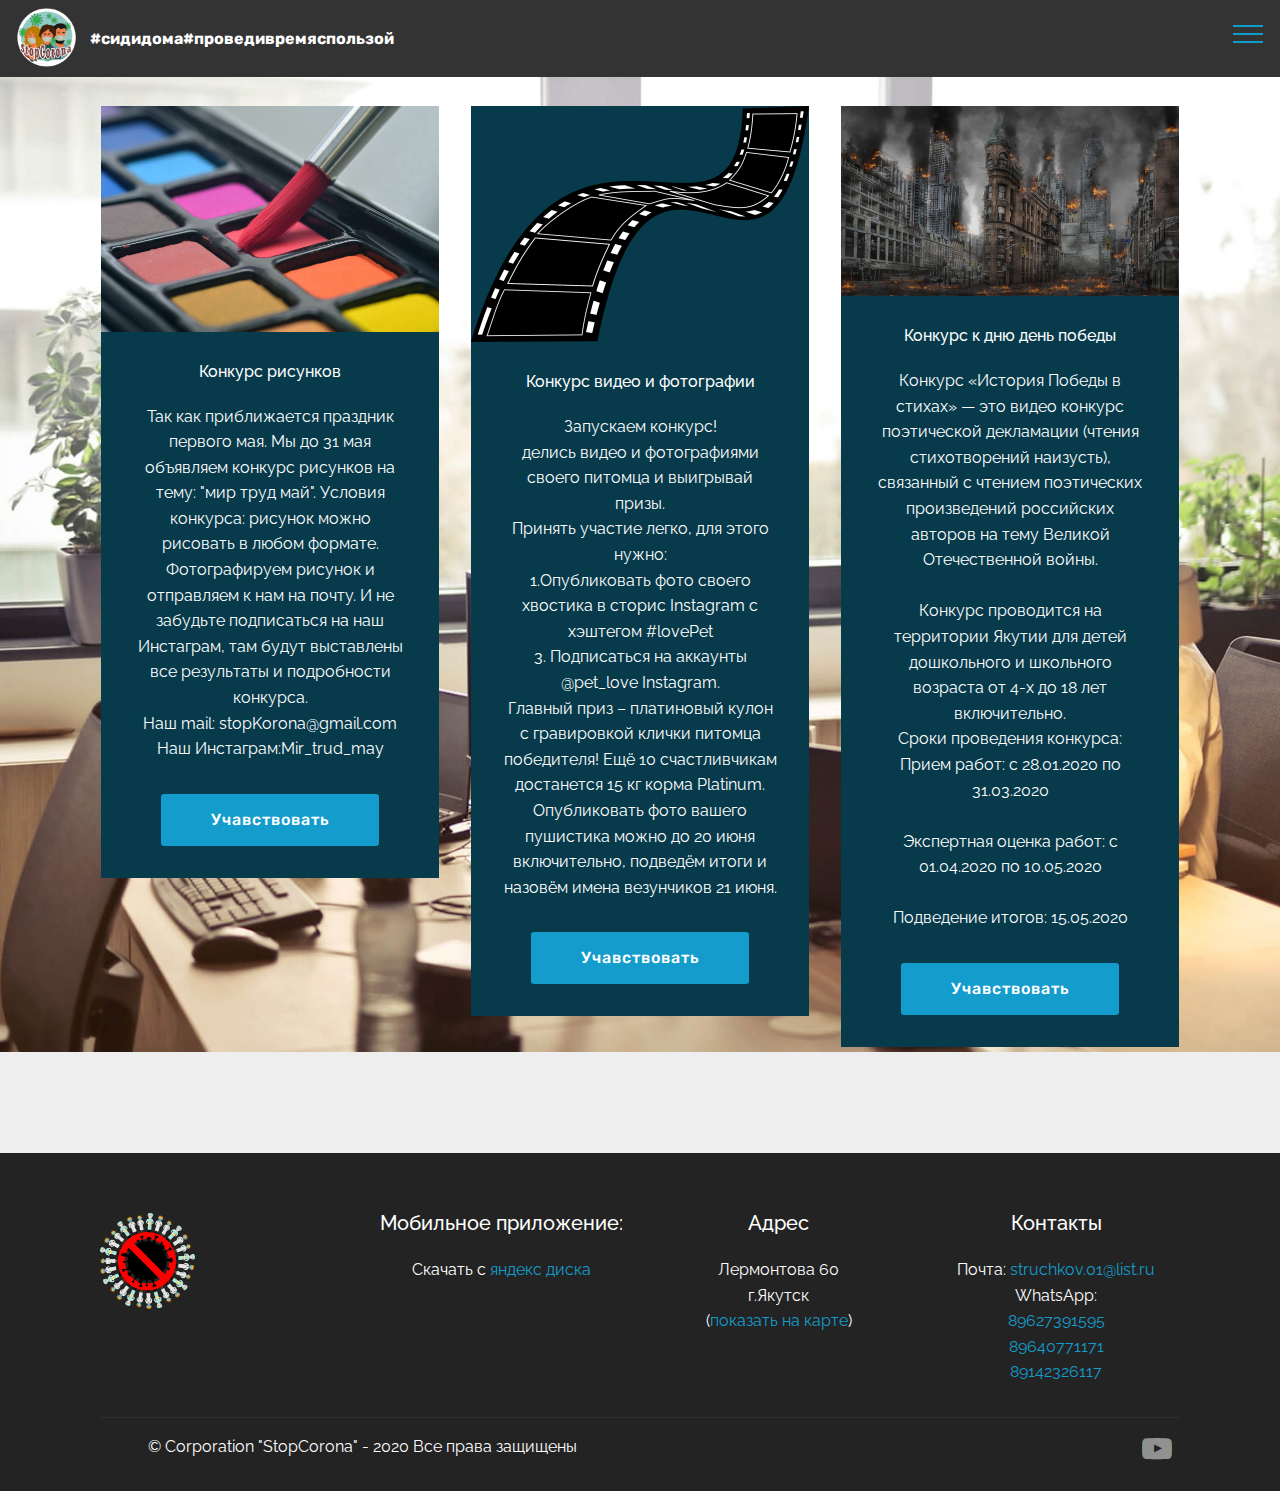
==== commit c59ea862: "create github pages" ====
--- a/page10.html
+++ b/page10.html
@@ -6,7 +6,7 @@
   <meta http-equiv="X-UA-Compatible" content="IE=edge">
   <meta name="generator" content="Mobirise v4.12.3, mobirise.com">
   <meta name="viewport" content="width=device-width, initial-scale=1, minimum-scale=1">
-  <link rel="shortcut icon" href="assets/images/mbr-96x115.png" type="image/x-icon">
+  <link rel="shortcut icon" href="assets/images/-1-182x182.png" type="image/x-icon">
   <meta name="description" content="Web Site Maker Description">
   
   
@@ -26,7 +26,7 @@
   
 </head>
 <body>
-  <section class="menu cid-rWU5IrB7id" once="menu" id="menu1-28">
+  <section class="menu cid-rX6pMm8DHf" once="menu" id="menu1-3d">
 
     
 
@@ -43,22 +43,24 @@
             <div class="navbar-brand">
                 <span class="navbar-logo">
                     
-                         <img src="assets/images/mbr-96x115.png" alt="Mobirise" title="" style="height: 4.6rem;">
+                         <img src="assets/images/-1-182x182.png" alt="Mobirise" title="" style="height: 3.8rem;">
                     
                 </span>
-                <span class="navbar-caption-wrap"><a class="navbar-caption text-white display-4" href="index.html">#сидидома#проведивремяспользой</a></span>
+                <span class="navbar-caption-wrap"><a class="navbar-caption text-white display-4" href="index.html">
+                        #сидидома#проведивремяспользой<br></a></span>
             </div>
         </div>
         <div class="collapse navbar-collapse" id="navbarSupportedContent">
             <ul class="navbar-nav nav-dropdown" data-app-modern-menu="true"><li class="nav-item">
-                    <a class="nav-link link text-white display-4" href="https://mobirise.co">Меню</a>
+                    <a class="nav-link link text-white display-4" href="https://mobirise.co">
+                        &nbsp; &nbsp; &nbsp; &nbsp; &nbsp; &nbsp; &nbsp; &nbsp; &nbsp; &nbsp; &nbsp;</a>
                 </li></ul>
-            <div class="navbar-buttons mbr-section-btn"><a class="btn btn-sm btn-primary display-4" href="index.html"><span class="mbri-home mbr-iconfont mbr-iconfont-btn"></span>В главное</a> <a class="btn btn-sm btn-primary display-4" href="page7.html"><span class="mbri-globe-2 mbr-iconfont mbr-iconfont-btn"></span>Услуги</a>  <a class="btn btn-sm btn-primary display-4" href="page1.html"><span class="mbri-bulleted-list mbr-iconfont mbr-iconfont-btn"></span>Правила самоизоляции</a>  <a class="btn btn-sm btn-primary display-4" href="page2.html"><span class="mbri-devices mbr-iconfont mbr-iconfont-btn"></span>Развлечения</a> <a class="btn btn-sm btn-primary display-4" href="page2.html"><span class="mbri-globe mbr-iconfont mbr-iconfont-btn"></span>Новости</a></div>
+            <div class="navbar-buttons mbr-section-btn"><a class="btn btn-sm btn-primary display-4" href="index.html"><span class="mbri-home mbr-iconfont mbr-iconfont-btn"></span>Главное</a> <a class="btn btn-sm btn-primary display-4" href="page14.html"><span class="mbri-sad-face mbr-iconfont mbr-iconfont-btn"></span>О коронавирусе</a> <a class="btn btn-sm btn-primary display-4" href="page2.html"><span class="mbri-devices mbr-iconfont mbr-iconfont-btn"></span>Развлечения</a> <a class="btn btn-sm btn-primary display-4" href="https://stopcovid19.sakha.gov.ru/karta-rasprostraneniya/"><span class="mbri-map-pin mbr-iconfont mbr-iconfont-btn"></span>Карта распространения</a> <a class="btn btn-sm btn-primary display-4" href="page7.html"><span class="mbri-like mbr-iconfont mbr-iconfont-btn"></span>Услуги</a> <a class="btn btn-sm btn-primary display-4" href="page8.html"><span class="mbri-globe-2 mbr-iconfont mbr-iconfont-btn"></span>Новости</a></div>
         </div>
     </nav>
 </section>
 
-<section class="engine"><a href="https://mobirise.info">Mobirise</a></section><section class="features3 cid-rWXWZziiGV mbr-parallax-background" id="features3-29">
+<section class="engine"><a href="https://mobirise.info/h">create your own web page for free</a></section><section class="features3 cid-rWXWZziiGV mbr-parallax-background" id="features3-29">
 
     
 
@@ -96,7 +98,7 @@
             <div class="card p-3 col-12 col-md-6 col-lg-4">
                 <div class="card-wrapper">
                     <div class="card-img">
-                        <img src="assets/images/mbr-676x449.jpg" alt="Mobirise" title="">
+                        <img src="assets/images/mbr-1-676x380.jpg" alt="Mobirise" title="">
                     </div>
                     <div class="card-box">
                         <h4 class="card-title mbr-fonts-style display-7">
@@ -179,10 +181,10 @@
   <script src="assets/facebook-plugin/facebook-script.js"></script>
   <script src="assets/bootstrap/js/bootstrap.min.js"></script>
   <script src="assets/smoothscroll/smooth-scroll.js"></script>
+  <script src="assets/parallax/jarallax.min.js"></script>
   <script src="assets/dropdown/js/nav-dropdown.js"></script>
   <script src="assets/dropdown/js/navbar-dropdown.js"></script>
   <script src="assets/touchswipe/jquery.touch-swipe.min.js"></script>
-  <script src="assets/parallax/jarallax.min.js"></script>
   <script src="assets/tether/tether.min.js"></script>
   <script src="assets/theme/js/script.js"></script>
   
--- a/assets/mobirise/css/mbr-additional.css
+++ b/assets/mobirise/css/mbr-additional.css
@@ -623,26 +623,26 @@
 section.lazy-placeholder:after {
   opacity: 0.3;
 }
-.cid-rWU5IrB7id .navbar {
+.cid-rX6pMm8DHf .navbar {
   padding: .5rem 0;
   background: #333333;
   transition: none;
   min-height: 77px;
 }
-.cid-rWU5IrB7id .navbar-dropdown.bg-color.transparent.opened {
+.cid-rX6pMm8DHf .navbar-dropdown.bg-color.transparent.opened {
   background: #333333;
 }
-.cid-rWU5IrB7id a {
+.cid-rX6pMm8DHf a {
   font-style: normal;
 }
-.cid-rWU5IrB7id .nav-item span {
+.cid-rX6pMm8DHf .nav-item span {
   padding-right: 0.4em;
   line-height: 0.5em;
   vertical-align: text-bottom;
   position: relative;
   text-decoration: none;
 }
-.cid-rWU5IrB7id .nav-item a {
+.cid-rX6pMm8DHf .nav-item a {
   display: -webkit-flex;
   align-items: center;
   justify-content: center;
@@ -651,23 +651,23 @@
   -webkit-align-items: center;
   -webkit-justify-content: center;
 }
-.cid-rWU5IrB7id .nav-item:focus,
-.cid-rWU5IrB7id .nav-link:focus {
+.cid-rX6pMm8DHf .nav-item:focus,
+.cid-rX6pMm8DHf .nav-link:focus {
   outline: none;
 }
-.cid-rWU5IrB7id .btn {
+.cid-rX6pMm8DHf .btn {
   padding: 0.4rem 1.5rem;
   display: -webkit-inline-flex;
   align-items: center;
   -webkit-align-items: center;
 }
-.cid-rWU5IrB7id .btn .mbr-iconfont {
+.cid-rX6pMm8DHf .btn .mbr-iconfont {
   font-size: 1.6rem;
 }
-.cid-rWU5IrB7id .menu-logo {
+.cid-rX6pMm8DHf .menu-logo {
   margin-right: auto;
 }
-.cid-rWU5IrB7id .menu-logo .navbar-brand {
+.cid-rX6pMm8DHf .menu-logo .navbar-brand {
   display: flex;
   margin-left: 5rem;
   padding: 0;
@@ -676,7 +676,7 @@
   -webkit-align-items: center;
   align-items: center;
 }
-.cid-rWU5IrB7id .menu-logo .navbar-brand .navbar-caption-wrap {
+.cid-rX6pMm8DHf .menu-logo .navbar-brand .navbar-caption-wrap {
   display: flex;
   -webkit-align-items: center;
   align-items: center;
@@ -684,43 +684,43 @@
   min-width: 7rem;
   margin: .3rem 0;
 }
-.cid-rWU5IrB7id .menu-logo .navbar-brand .navbar-caption-wrap .navbar-caption {
+.cid-rX6pMm8DHf .menu-logo .navbar-brand .navbar-caption-wrap .navbar-caption {
   line-height: 1.2rem !important;
   padding-right: 2rem;
 }
-.cid-rWU5IrB7id .menu-logo .navbar-brand .navbar-logo {
+.cid-rX6pMm8DHf .menu-logo .navbar-brand .navbar-logo {
   font-size: 4rem;
   transition: font-size 0.25s;
 }
-.cid-rWU5IrB7id .menu-logo .navbar-brand .navbar-logo img {
+.cid-rX6pMm8DHf .menu-logo .navbar-brand .navbar-logo img {
   display: flex;
 }
-.cid-rWU5IrB7id .menu-logo .navbar-brand .navbar-logo .mbr-iconfont {
+.cid-rX6pMm8DHf .menu-logo .navbar-brand .navbar-logo .mbr-iconfont {
   transition: font-size 0.25s;
 }
-.cid-rWU5IrB7id .menu-logo .navbar-brand .navbar-logo a {
+.cid-rX6pMm8DHf .menu-logo .navbar-brand .navbar-logo a {
   display: inline-flex;
 }
-.cid-rWU5IrB7id .navbar-toggleable-sm .navbar-collapse {
+.cid-rX6pMm8DHf .navbar-toggleable-sm .navbar-collapse {
   justify-content: flex-end;
   -webkit-justify-content: flex-end;
   padding-right: 5rem;
   width: auto;
 }
-.cid-rWU5IrB7id .navbar-toggleable-sm .navbar-collapse .navbar-nav {
+.cid-rX6pMm8DHf .navbar-toggleable-sm .navbar-collapse .navbar-nav {
   flex-wrap: wrap;
   -webkit-flex-wrap: wrap;
   padding-left: 0;
 }
-.cid-rWU5IrB7id .navbar-toggleable-sm .navbar-collapse .navbar-nav .nav-item {
+.cid-rX6pMm8DHf .navbar-toggleable-sm .navbar-collapse .navbar-nav .nav-item {
   -webkit-align-self: center;
   align-self: center;
 }
-.cid-rWU5IrB7id .navbar-toggleable-sm .navbar-collapse .navbar-buttons {
+.cid-rX6pMm8DHf .navbar-toggleable-sm .navbar-collapse .navbar-buttons {
   padding-left: 0;
   padding-bottom: 0;
 }
-.cid-rWU5IrB7id .dropdown .dropdown-menu {
+.cid-rX6pMm8DHf .dropdown .dropdown-menu {
   background: #333333;
   visibility: hidden;
   display: block;
@@ -730,20 +730,20 @@
   padding-bottom: 1.4rem;
   text-align: left;
 }
-.cid-rWU5IrB7id .dropdown .dropdown-menu .dropdown-item {
+.cid-rX6pMm8DHf .dropdown .dropdown-menu .dropdown-item {
   width: auto;
   padding: 0.235em 1.5385em 0.235em 1.5385em !important;
 }
-.cid-rWU5IrB7id .dropdown .dropdown-menu .dropdown-item::after {
+.cid-rX6pMm8DHf .dropdown .dropdown-menu .dropdown-item::after {
   right: 0.5rem;
 }
-.cid-rWU5IrB7id .dropdown .dropdown-menu .dropdown-submenu {
+.cid-rX6pMm8DHf .dropdown .dropdown-menu .dropdown-submenu {
   margin: 0;
 }
-.cid-rWU5IrB7id .dropdown.open > .dropdown-menu {
+.cid-rX6pMm8DHf .dropdown.open > .dropdown-menu {
   visibility: visible;
 }
-.cid-rWU5IrB7id .navbar-toggleable-sm.opened:after {
+.cid-rX6pMm8DHf .navbar-toggleable-sm.opened:after {
   position: absolute;
   width: 100vw;
   height: 100vh;
@@ -755,28 +755,28 @@
   -webkit-transform: translateY(100%);
   z-index: 1000;
 }
-.cid-rWU5IrB7id .navbar.navbar-short {
+.cid-rX6pMm8DHf .navbar.navbar-short {
   min-height: 60px;
   transition: all .2s;
 }
-.cid-rWU5IrB7id .navbar.navbar-short .navbar-toggler-right {
+.cid-rX6pMm8DHf .navbar.navbar-short .navbar-toggler-right {
   top: 20px;
 }
-.cid-rWU5IrB7id .navbar.navbar-short .navbar-logo a {
+.cid-rX6pMm8DHf .navbar.navbar-short .navbar-logo a {
   font-size: 2.5rem !important;
   line-height: 2.5rem;
   transition: font-size 0.25s;
 }
-.cid-rWU5IrB7id .navbar.navbar-short .navbar-logo a .mbr-iconfont {
+.cid-rX6pMm8DHf .navbar.navbar-short .navbar-logo a .mbr-iconfont {
   font-size: 2.5rem !important;
 }
-.cid-rWU5IrB7id .navbar.navbar-short .navbar-logo a img {
+.cid-rX6pMm8DHf .navbar.navbar-short .navbar-logo a img {
   height: 3rem !important;
 }
-.cid-rWU5IrB7id .navbar.navbar-short .navbar-brand {
+.cid-rX6pMm8DHf .navbar.navbar-short .navbar-brand {
   min-height: 3rem;
 }
-.cid-rWU5IrB7id button.navbar-toggler {
+.cid-rX6pMm8DHf button.navbar-toggler {
   width: 31px;
   height: 18px;
   cursor: pointer;
@@ -784,10 +784,10 @@
   top: 1.5rem;
   right: 1rem;
 }
-.cid-rWU5IrB7id button.navbar-toggler:focus {
+.cid-rX6pMm8DHf button.navbar-toggler:focus {
   outline: none;
 }
-.cid-rWU5IrB7id button.navbar-toggler .hamburger span {
+.cid-rX6pMm8DHf button.navbar-toggler .hamburger span {
   position: absolute;
   right: 0;
   width: 30px;
@@ -795,94 +795,94 @@
   border-right: 5px;
   background-color: #149dcc;
 }
-.cid-rWU5IrB7id button.navbar-toggler .hamburger span:nth-child(1) {
+.cid-rX6pMm8DHf button.navbar-toggler .hamburger span:nth-child(1) {
   top: 0;
   transition: all .2s;
 }
-.cid-rWU5IrB7id button.navbar-toggler .hamburger span:nth-child(2) {
+.cid-rX6pMm8DHf button.navbar-toggler .hamburger span:nth-child(2) {
   top: 8px;
   transition: all .15s;
 }
-.cid-rWU5IrB7id button.navbar-toggler .hamburger span:nth-child(3) {
+.cid-rX6pMm8DHf button.navbar-toggler .hamburger span:nth-child(3) {
   top: 8px;
   transition: all .15s;
 }
-.cid-rWU5IrB7id button.navbar-toggler .hamburger span:nth-child(4) {
+.cid-rX6pMm8DHf button.navbar-toggler .hamburger span:nth-child(4) {
   top: 16px;
   transition: all .2s;
 }
-.cid-rWU5IrB7id nav.opened .hamburger span:nth-child(1) {
+.cid-rX6pMm8DHf nav.opened .hamburger span:nth-child(1) {
   top: 8px;
   width: 0;
   opacity: 0;
   right: 50%;
   transition: all .2s;
 }
-.cid-rWU5IrB7id nav.opened .hamburger span:nth-child(2) {
+.cid-rX6pMm8DHf nav.opened .hamburger span:nth-child(2) {
   -webkit-transform: rotate(45deg);
   transform: rotate(45deg);
   transition: all .25s;
 }
-.cid-rWU5IrB7id nav.opened .hamburger span:nth-child(3) {
+.cid-rX6pMm8DHf nav.opened .hamburger span:nth-child(3) {
   -webkit-transform: rotate(-45deg);
   transform: rotate(-45deg);
   transition: all .25s;
 }
-.cid-rWU5IrB7id nav.opened .hamburger span:nth-child(4) {
+.cid-rX6pMm8DHf nav.opened .hamburger span:nth-child(4) {
   top: 8px;
   width: 0;
   opacity: 0;
   right: 50%;
   transition: all .2s;
 }
-.cid-rWU5IrB7id .collapsed.navbar-expand {
+.cid-rX6pMm8DHf .collapsed.navbar-expand {
   flex-direction: column;
   -webkit-flex-direction: column;
 }
-.cid-rWU5IrB7id .collapsed .btn {
+.cid-rX6pMm8DHf .collapsed .btn {
   display: -webkit-flex;
 }
-.cid-rWU5IrB7id .collapsed .navbar-collapse {
+.cid-rX6pMm8DHf .collapsed .navbar-collapse {
   display: none !important;
   padding-right: 0 !important;
 }
-.cid-rWU5IrB7id .collapsed .navbar-collapse.collapsing,
-.cid-rWU5IrB7id .collapsed .navbar-collapse.show {
+.cid-rX6pMm8DHf .collapsed .navbar-collapse.collapsing,
+.cid-rX6pMm8DHf .collapsed .navbar-collapse.show {
   display: block !important;
 }
-.cid-rWU5IrB7id .collapsed .navbar-collapse.collapsing .navbar-nav,
-.cid-rWU5IrB7id .collapsed .navbar-collapse.show .navbar-nav {
+.cid-rX6pMm8DHf .collapsed .navbar-collapse.collapsing .navbar-nav,
+.cid-rX6pMm8DHf .collapsed .navbar-collapse.show .navbar-nav {
   display: block;
   text-align: center;
 }
-.cid-rWU5IrB7id .collapsed .navbar-collapse.collapsing .navbar-nav .nav-item,
-.cid-rWU5IrB7id .collapsed .navbar-collapse.show .navbar-nav .nav-item {
+.cid-rX6pMm8DHf .collapsed .navbar-collapse.collapsing .navbar-nav .nav-item,
+.cid-rX6pMm8DHf .collapsed .navbar-collapse.show .navbar-nav .nav-item {
   clear: both;
 }
-.cid-rWU5IrB7id .collapsed .navbar-collapse.collapsing .navbar-buttons,
-.cid-rWU5IrB7id .collapsed .navbar-collapse.show .navbar-buttons {
-  text-align: center;
-}
-.cid-rWU5IrB7id .collapsed .navbar-collapse.collapsing .navbar-buttons:last-child,
-.cid-rWU5IrB7id .collapsed .navbar-collapse.show .navbar-buttons:last-child {
+.cid-rX6pMm8DHf .collapsed .navbar-collapse.collapsing .navbar-buttons,
+.cid-rX6pMm8DHf .collapsed .navbar-collapse.show .navbar-buttons {
+  text-align: center;
+}
+.cid-rX6pMm8DHf .collapsed .navbar-collapse.collapsing .navbar-buttons:last-child,
+.cid-rX6pMm8DHf .collapsed .navbar-collapse.show .navbar-buttons:last-child {
   margin-bottom: 1rem;
 }
 @media (min-width: 1024px) {
-  .cid-rWU5IrB7id .collapsed:not(.navbar-short) .navbar-collapse {
-    max-height: calc(98.5vh - 4.6rem);
-  }
-}
-.cid-rWU5IrB7id .collapsed button.navbar-toggler {
+  .cid-rX6pMm8DHf .collapsed:not(.navbar-short) .navbar-collapse {
+    max-height: calc(98.5vh - 3.8rem);
+  }
+}
+.cid-rX6pMm8DHf .collapsed button.navbar-toggler {
   display: block;
 }
-.cid-rWU5IrB7id .collapsed .navbar-brand {
+.cid-rX6pMm8DHf .collapsed .navbar-brand {
   margin-left: 1rem !important;
 }
-.cid-rWU5IrB7id .collapsed .navbar-toggleable-sm {
+.cid-rX6pMm8DHf .collapsed .navbar-toggleable-sm {
   flex-direction: column;
   -webkit-flex-direction: column;
 }
-.cid-rWU5IrB7id .collapsed .dropdown .dropdown-menu {
+.cid-rX6pMm8DHf .collapsed .dropdown .dropdown-menu {
   width: 100%;
   text-align: center;
   position: relative;
@@ -895,19 +895,19 @@
   transition-duration: .5s;
   transition-property: opacity,padding,height;
 }
-.cid-rWU5IrB7id .collapsed .dropdown.open > .dropdown-menu {
+.cid-rX6pMm8DHf .collapsed .dropdown.open > .dropdown-menu {
   position: relative;
   opacity: 1;
   height: auto;
   padding: 1.4rem 0;
   visibility: visible;
 }
-.cid-rWU5IrB7id .collapsed .dropdown .dropdown-submenu {
+.cid-rX6pMm8DHf .collapsed .dropdown .dropdown-submenu {
   left: 0;
   text-align: center;
   width: 100%;
 }
-.cid-rWU5IrB7id .collapsed .dropdown .dropdown-toggle[data-toggle="dropdown-submenu"]::after {
+.cid-rX6pMm8DHf .collapsed .dropdown .dropdown-toggle[data-toggle="dropdown-submenu"]::after {
   margin-top: 0;
   position: inherit;
   right: 0;
@@ -923,52 +923,52 @@
   border-left: .30em solid transparent;
 }
 @media (max-width: 1023px) {
-  .cid-rWU5IrB7id .navbar-expand {
+  .cid-rX6pMm8DHf .navbar-expand {
     flex-direction: column;
     -webkit-flex-direction: column;
   }
-  .cid-rWU5IrB7id img {
+  .cid-rX6pMm8DHf img {
     height: 3.8rem !important;
   }
-  .cid-rWU5IrB7id .btn {
+  .cid-rX6pMm8DHf .btn {
     display: -webkit-flex;
   }
-  .cid-rWU5IrB7id button.navbar-toggler {
+  .cid-rX6pMm8DHf button.navbar-toggler {
     display: block;
   }
-  .cid-rWU5IrB7id .navbar-brand {
+  .cid-rX6pMm8DHf .navbar-brand {
     margin-left: 1rem !important;
   }
-  .cid-rWU5IrB7id .navbar-toggleable-sm {
+  .cid-rX6pMm8DHf .navbar-toggleable-sm {
     flex-direction: column;
     -webkit-flex-direction: column;
   }
-  .cid-rWU5IrB7id .navbar-collapse {
+  .cid-rX6pMm8DHf .navbar-collapse {
     display: none !important;
     padding-right: 0 !important;
   }
-  .cid-rWU5IrB7id .navbar-collapse.collapsing,
-  .cid-rWU5IrB7id .navbar-collapse.show {
+  .cid-rX6pMm8DHf .navbar-collapse.collapsing,
+  .cid-rX6pMm8DHf .navbar-collapse.show {
     display: block !important;
   }
-  .cid-rWU5IrB7id .navbar-collapse.collapsing .navbar-nav,
-  .cid-rWU5IrB7id .navbar-collapse.show .navbar-nav {
+  .cid-rX6pMm8DHf .navbar-collapse.collapsing .navbar-nav,
+  .cid-rX6pMm8DHf .navbar-collapse.show .navbar-nav {
     display: block;
     text-align: center;
   }
-  .cid-rWU5IrB7id .navbar-collapse.collapsing .navbar-nav .nav-item,
-  .cid-rWU5IrB7id .navbar-collapse.show .navbar-nav .nav-item {
+  .cid-rX6pMm8DHf .navbar-collapse.collapsing .navbar-nav .nav-item,
+  .cid-rX6pMm8DHf .navbar-collapse.show .navbar-nav .nav-item {
     clear: both;
   }
-  .cid-rWU5IrB7id .navbar-collapse.collapsing .navbar-buttons,
-  .cid-rWU5IrB7id .navbar-collapse.show .navbar-buttons {
-    text-align: center;
-  }
-  .cid-rWU5IrB7id .navbar-collapse.collapsing .navbar-buttons:last-child,
-  .cid-rWU5IrB7id .navbar-collapse.show .navbar-buttons:last-child {
+  .cid-rX6pMm8DHf .navbar-collapse.collapsing .navbar-buttons,
+  .cid-rX6pMm8DHf .navbar-collapse.show .navbar-buttons {
+    text-align: center;
+  }
+  .cid-rX6pMm8DHf .navbar-collapse.collapsing .navbar-buttons:last-child,
+  .cid-rX6pMm8DHf .navbar-collapse.show .navbar-buttons:last-child {
     margin-bottom: 1rem;
   }
-  .cid-rWU5IrB7id .dropdown .dropdown-menu {
+  .cid-rX6pMm8DHf .dropdown .dropdown-menu {
     width: 100%;
     text-align: center;
     position: relative;
@@ -981,19 +981,19 @@
     transition-duration: .5s;
     transition-property: opacity,padding,height;
   }
-  .cid-rWU5IrB7id .dropdown.open > .dropdown-menu {
+  .cid-rX6pMm8DHf .dropdown.open > .dropdown-menu {
     position: relative;
     opacity: 1;
     height: auto;
     padding: 1.4rem 0;
     visibility: visible;
   }
-  .cid-rWU5IrB7id .dropdown .dropdown-submenu {
+  .cid-rX6pMm8DHf .dropdown .dropdown-submenu {
     left: 0;
     text-align: center;
     width: 100%;
   }
-  .cid-rWU5IrB7id .dropdown .dropdown-toggle[data-toggle="dropdown-submenu"]::after {
+  .cid-rX6pMm8DHf .dropdown .dropdown-toggle[data-toggle="dropdown-submenu"]::after {
     margin-top: 0;
     position: inherit;
     right: 0;
@@ -1010,17 +1010,17 @@
   }
 }
 @media (min-width: 767px) {
-  .cid-rWU5IrB7id .menu-logo {
+  .cid-rX6pMm8DHf .menu-logo {
     flex-shrink: 0;
     -webkit-flex-shrink: 0;
   }
 }
-.cid-rWU5IrB7id .navbar-collapse {
+.cid-rX6pMm8DHf .navbar-collapse {
   flex-basis: auto;
   -webkit-flex-basis: auto;
 }
-.cid-rWU5IrB7id .nav-link:hover,
-.cid-rWU5IrB7id .dropdown-item:hover {
+.cid-rX6pMm8DHf .nav-link:hover,
+.cid-rX6pMm8DHf .dropdown-item:hover {
   color: #c1c1c1 !important;
 }
 .cid-rWU2jjm3Wa {
@@ -1112,6 +1112,9 @@
 .cid-rX5NHQ60ZW H5 {
   text-align: center;
 }
+.cid-rX5NHQ60ZW .copyright > p {
+  text-align: left;
+}
 .cid-rWRPnL0ySP {
   padding-top: 120px;
   padding-bottom: 0px;
@@ -1125,26 +1128,99 @@
   color: #232323;
   text-align: center;
 }
-.cid-rWU5IrB7id .navbar {
+.cid-rX5OobkP26 {
+  padding-top: 60px;
+  padding-bottom: 15px;
+  background-color: #232323;
+}
+@media (max-width: 767px) {
+  .cid-rX5OobkP26 .content {
+    text-align: center;
+  }
+  .cid-rX5OobkP26 .content > div:not(:last-child) {
+    margin-bottom: 2rem;
+  }
+}
+@media (max-width: 767px) {
+  .cid-rX5OobkP26 .media-wrap {
+    margin-bottom: 1rem;
+  }
+}
+.cid-rX5OobkP26 .media-wrap .mbr-iconfont-logo {
+  font-size: 7.5rem;
+  color: #f36;
+}
+.cid-rX5OobkP26 .media-wrap img {
+  height: 6rem;
+}
+@media (max-width: 767px) {
+  .cid-rX5OobkP26 .footer-lower .copyright {
+    margin-bottom: 1rem;
+    text-align: center;
+  }
+}
+.cid-rX5OobkP26 .footer-lower hr {
+  margin: 1rem 0;
+  border-color: #fff;
+  opacity: .05;
+}
+.cid-rX5OobkP26 .footer-lower .social-list {
+  padding-left: 0;
+  margin-bottom: 0;
+  list-style: none;
+  display: flex;
+  flex-wrap: wrap;
+  justify-content: flex-end;
+  -webkit-justify-content: flex-end;
+}
+.cid-rX5OobkP26 .footer-lower .social-list .mbr-iconfont-social {
+  font-size: 1.3rem;
+  color: #fff;
+}
+.cid-rX5OobkP26 .footer-lower .social-list .soc-item {
+  margin: 0 .5rem;
+}
+.cid-rX5OobkP26 .footer-lower .social-list a {
+  margin: 0;
+  opacity: .5;
+  -webkit-transition: .2s linear;
+  transition: .2s linear;
+}
+.cid-rX5OobkP26 .footer-lower .social-list a:hover {
+  opacity: 1;
+}
+@media (max-width: 767px) {
+  .cid-rX5OobkP26 .footer-lower .social-list {
+    justify-content: center;
+    -webkit-justify-content: center;
+  }
+}
+.cid-rX5OobkP26 P {
+  text-align: center;
+}
+.cid-rX5OobkP26 H5 {
+  text-align: center;
+}
+.cid-rX6pMm8DHf .navbar {
   padding: .5rem 0;
   background: #333333;
   transition: none;
   min-height: 77px;
 }
-.cid-rWU5IrB7id .navbar-dropdown.bg-color.transparent.opened {
+.cid-rX6pMm8DHf .navbar-dropdown.bg-color.transparent.opened {
   background: #333333;
 }
-.cid-rWU5IrB7id a {
+.cid-rX6pMm8DHf a {
   font-style: normal;
 }
-.cid-rWU5IrB7id .nav-item span {
+.cid-rX6pMm8DHf .nav-item span {
   padding-right: 0.4em;
   line-height: 0.5em;
   vertical-align: text-bottom;
   position: relative;
   text-decoration: none;
 }
-.cid-rWU5IrB7id .nav-item a {
+.cid-rX6pMm8DHf .nav-item a {
   display: -webkit-flex;
   align-items: center;
   justify-content: center;
@@ -1153,23 +1229,23 @@
   -webkit-align-items: center;
   -webkit-justify-content: center;
 }
-.cid-rWU5IrB7id .nav-item:focus,
-.cid-rWU5IrB7id .nav-link:focus {
+.cid-rX6pMm8DHf .nav-item:focus,
+.cid-rX6pMm8DHf .nav-link:focus {
   outline: none;
 }
-.cid-rWU5IrB7id .btn {
+.cid-rX6pMm8DHf .btn {
   padding: 0.4rem 1.5rem;
   display: -webkit-inline-flex;
   align-items: center;
   -webkit-align-items: center;
 }
-.cid-rWU5IrB7id .btn .mbr-iconfont {
+.cid-rX6pMm8DHf .btn .mbr-iconfont {
   font-size: 1.6rem;
 }
-.cid-rWU5IrB7id .menu-logo {
+.cid-rX6pMm8DHf .menu-logo {
   margin-right: auto;
 }
-.cid-rWU5IrB7id .menu-logo .navbar-brand {
+.cid-rX6pMm8DHf .menu-logo .navbar-brand {
   display: flex;
   margin-left: 5rem;
   padding: 0;
@@ -1178,7 +1254,7 @@
   -webkit-align-items: center;
   align-items: center;
 }
-.cid-rWU5IrB7id .menu-logo .navbar-brand .navbar-caption-wrap {
+.cid-rX6pMm8DHf .menu-logo .navbar-brand .navbar-caption-wrap {
   display: flex;
   -webkit-align-items: center;
   align-items: center;
@@ -1186,43 +1262,43 @@
   min-width: 7rem;
   margin: .3rem 0;
 }
-.cid-rWU5IrB7id .menu-logo .navbar-brand .navbar-caption-wrap .navbar-caption {
+.cid-rX6pMm8DHf .menu-logo .navbar-brand .navbar-caption-wrap .navbar-caption {
   line-height: 1.2rem !important;
   padding-right: 2rem;
 }
-.cid-rWU5IrB7id .menu-logo .navbar-brand .navbar-logo {
+.cid-rX6pMm8DHf .menu-logo .navbar-brand .navbar-logo {
   font-size: 4rem;
   transition: font-size 0.25s;
 }
-.cid-rWU5IrB7id .menu-logo .navbar-brand .navbar-logo img {
+.cid-rX6pMm8DHf .menu-logo .navbar-brand .navbar-logo img {
   display: flex;
 }
-.cid-rWU5IrB7id .menu-logo .navbar-brand .navbar-logo .mbr-iconfont {
+.cid-rX6pMm8DHf .menu-logo .navbar-brand .navbar-logo .mbr-iconfont {
   transition: font-size 0.25s;
 }
-.cid-rWU5IrB7id .menu-logo .navbar-brand .navbar-logo a {
+.cid-rX6pMm8DHf .menu-logo .navbar-brand .navbar-logo a {
   display: inline-flex;
 }
-.cid-rWU5IrB7id .navbar-toggleable-sm .navbar-collapse {
+.cid-rX6pMm8DHf .navbar-toggleable-sm .navbar-collapse {
   justify-content: flex-end;
   -webkit-justify-content: flex-end;
   padding-right: 5rem;
   width: auto;
 }
-.cid-rWU5IrB7id .navbar-toggleable-sm .navbar-collapse .navbar-nav {
+.cid-rX6pMm8DHf .navbar-toggleable-sm .navbar-collapse .navbar-nav {
   flex-wrap: wrap;
   -webkit-flex-wrap: wrap;
   padding-left: 0;
 }
-.cid-rWU5IrB7id .navbar-toggleable-sm .navbar-collapse .navbar-nav .nav-item {
+.cid-rX6pMm8DHf .navbar-toggleable-sm .navbar-collapse .navbar-nav .nav-item {
   -webkit-align-self: center;
   align-self: center;
 }
-.cid-rWU5IrB7id .navbar-toggleable-sm .navbar-collapse .navbar-buttons {
+.cid-rX6pMm8DHf .navbar-toggleable-sm .navbar-collapse .navbar-buttons {
   padding-left: 0;
   padding-bottom: 0;
 }
-.cid-rWU5IrB7id .dropdown .dropdown-menu {
+.cid-rX6pMm8DHf .dropdown .dropdown-menu {
   background: #333333;
   visibility: hidden;
   display: block;
@@ -1232,20 +1308,20 @@
   padding-bottom: 1.4rem;
   text-align: left;
 }
-.cid-rWU5IrB7id .dropdown .dropdown-menu .dropdown-item {
+.cid-rX6pMm8DHf .dropdown .dropdown-menu .dropdown-item {
   width: auto;
   padding: 0.235em 1.5385em 0.235em 1.5385em !important;
 }
-.cid-rWU5IrB7id .dropdown .dropdown-menu .dropdown-item::after {
+.cid-rX6pMm8DHf .dropdown .dropdown-menu .dropdown-item::after {
   right: 0.5rem;
 }
-.cid-rWU5IrB7id .dropdown .dropdown-menu .dropdown-submenu {
+.cid-rX6pMm8DHf .dropdown .dropdown-menu .dropdown-submenu {
   margin: 0;
 }
-.cid-rWU5IrB7id .dropdown.open > .dropdown-menu {
+.cid-rX6pMm8DHf .dropdown.open > .dropdown-menu {
   visibility: visible;
 }
-.cid-rWU5IrB7id .navbar-toggleable-sm.opened:after {
+.cid-rX6pMm8DHf .navbar-toggleable-sm.opened:after {
   position: absolute;
   width: 100vw;
   height: 100vh;
@@ -1257,28 +1333,28 @@
   -webkit-transform: translateY(100%);
   z-index: 1000;
 }
-.cid-rWU5IrB7id .navbar.navbar-short {
+.cid-rX6pMm8DHf .navbar.navbar-short {
   min-height: 60px;
   transition: all .2s;
 }
-.cid-rWU5IrB7id .navbar.navbar-short .navbar-toggler-right {
+.cid-rX6pMm8DHf .navbar.navbar-short .navbar-toggler-right {
   top: 20px;
 }
-.cid-rWU5IrB7id .navbar.navbar-short .navbar-logo a {
+.cid-rX6pMm8DHf .navbar.navbar-short .navbar-logo a {
   font-size: 2.5rem !important;
   line-height: 2.5rem;
   transition: font-size 0.25s;
 }
-.cid-rWU5IrB7id .navbar.navbar-short .navbar-logo a .mbr-iconfont {
+.cid-rX6pMm8DHf .navbar.navbar-short .navbar-logo a .mbr-iconfont {
   font-size: 2.5rem !important;
 }
-.cid-rWU5IrB7id .navbar.navbar-short .navbar-logo a img {
+.cid-rX6pMm8DHf .navbar.navbar-short .navbar-logo a img {
   height: 3rem !important;
 }
-.cid-rWU5IrB7id .navbar.navbar-short .navbar-brand {
+.cid-rX6pMm8DHf .navbar.navbar-short .navbar-brand {
   min-height: 3rem;
 }
-.cid-rWU5IrB7id button.navbar-toggler {
+.cid-rX6pMm8DHf button.navbar-toggler {
   width: 31px;
   height: 18px;
   cursor: pointer;
@@ -1286,10 +1362,10 @@
   top: 1.5rem;
   right: 1rem;
 }
-.cid-rWU5IrB7id button.navbar-toggler:focus {
+.cid-rX6pMm8DHf button.navbar-toggler:focus {
   outline: none;
 }
-.cid-rWU5IrB7id button.navbar-toggler .hamburger span {
+.cid-rX6pMm8DHf button.navbar-toggler .hamburger span {
   position: absolute;
   right: 0;
   width: 30px;
@@ -1297,94 +1373,94 @@
   border-right: 5px;
   background-color: #149dcc;
 }
-.cid-rWU5IrB7id button.navbar-toggler .hamburger span:nth-child(1) {
+.cid-rX6pMm8DHf button.navbar-toggler .hamburger span:nth-child(1) {
   top: 0;
   transition: all .2s;
 }
-.cid-rWU5IrB7id button.navbar-toggler .hamburger span:nth-child(2) {
+.cid-rX6pMm8DHf button.navbar-toggler .hamburger span:nth-child(2) {
   top: 8px;
   transition: all .15s;
 }
-.cid-rWU5IrB7id button.navbar-toggler .hamburger span:nth-child(3) {
+.cid-rX6pMm8DHf button.navbar-toggler .hamburger span:nth-child(3) {
   top: 8px;
   transition: all .15s;
 }
-.cid-rWU5IrB7id button.navbar-toggler .hamburger span:nth-child(4) {
+.cid-rX6pMm8DHf button.navbar-toggler .hamburger span:nth-child(4) {
   top: 16px;
   transition: all .2s;
 }
-.cid-rWU5IrB7id nav.opened .hamburger span:nth-child(1) {
+.cid-rX6pMm8DHf nav.opened .hamburger span:nth-child(1) {
   top: 8px;
   width: 0;
   opacity: 0;
   right: 50%;
   transition: all .2s;
 }
-.cid-rWU5IrB7id nav.opened .hamburger span:nth-child(2) {
+.cid-rX6pMm8DHf nav.opened .hamburger span:nth-child(2) {
   -webkit-transform: rotate(45deg);
   transform: rotate(45deg);
   transition: all .25s;
 }
-.cid-rWU5IrB7id nav.opened .hamburger span:nth-child(3) {
+.cid-rX6pMm8DHf nav.opened .hamburger span:nth-child(3) {
   -webkit-transform: rotate(-45deg);
   transform: rotate(-45deg);
   transition: all .25s;
 }
-.cid-rWU5IrB7id nav.opened .hamburger span:nth-child(4) {
+.cid-rX6pMm8DHf nav.opened .hamburger span:nth-child(4) {
   top: 8px;
   width: 0;
   opacity: 0;
   right: 50%;
   transition: all .2s;
 }
-.cid-rWU5IrB7id .collapsed.navbar-expand {
+.cid-rX6pMm8DHf .collapsed.navbar-expand {
   flex-direction: column;
   -webkit-flex-direction: column;
 }
-.cid-rWU5IrB7id .collapsed .btn {
+.cid-rX6pMm8DHf .collapsed .btn {
   display: -webkit-flex;
 }
-.cid-rWU5IrB7id .collapsed .navbar-collapse {
+.cid-rX6pMm8DHf .collapsed .navbar-collapse {
   display: none !important;
   padding-right: 0 !important;
 }
-.cid-rWU5IrB7id .collapsed .navbar-collapse.collapsing,
-.cid-rWU5IrB7id .collapsed .navbar-collapse.show {
+.cid-rX6pMm8DHf .collapsed .navbar-collapse.collapsing,
+.cid-rX6pMm8DHf .collapsed .navbar-collapse.show {
   display: block !important;
 }
-.cid-rWU5IrB7id .collapsed .navbar-collapse.collapsing .navbar-nav,
-.cid-rWU5IrB7id .collapsed .navbar-collapse.show .navbar-nav {
+.cid-rX6pMm8DHf .collapsed .navbar-collapse.collapsing .navbar-nav,
+.cid-rX6pMm8DHf .collapsed .navbar-collapse.show .navbar-nav {
   display: block;
   text-align: center;
 }
-.cid-rWU5IrB7id .collapsed .navbar-collapse.collapsing .navbar-nav .nav-item,
-.cid-rWU5IrB7id .collapsed .navbar-collapse.show .navbar-nav .nav-item {
+.cid-rX6pMm8DHf .collapsed .navbar-collapse.collapsing .navbar-nav .nav-item,
+.cid-rX6pMm8DHf .collapsed .navbar-collapse.show .navbar-nav .nav-item {
   clear: both;
 }
-.cid-rWU5IrB7id .collapsed .navbar-collapse.collapsing .navbar-buttons,
-.cid-rWU5IrB7id .collapsed .navbar-collapse.show .navbar-buttons {
-  text-align: center;
-}
-.cid-rWU5IrB7id .collapsed .navbar-collapse.collapsing .navbar-buttons:last-child,
-.cid-rWU5IrB7id .collapsed .navbar-collapse.show .navbar-buttons:last-child {
+.cid-rX6pMm8DHf .collapsed .navbar-collapse.collapsing .navbar-buttons,
+.cid-rX6pMm8DHf .collapsed .navbar-collapse.show .navbar-buttons {
+  text-align: center;
+}
+.cid-rX6pMm8DHf .collapsed .navbar-collapse.collapsing .navbar-buttons:last-child,
+.cid-rX6pMm8DHf .collapsed .navbar-collapse.show .navbar-buttons:last-child {
   margin-bottom: 1rem;
 }
 @media (min-width: 1024px) {
-  .cid-rWU5IrB7id .collapsed:not(.navbar-short) .navbar-collapse {
-    max-height: calc(98.5vh - 4.6rem);
-  }
-}
-.cid-rWU5IrB7id .collapsed button.navbar-toggler {
+  .cid-rX6pMm8DHf .collapsed:not(.navbar-short) .navbar-collapse {
+    max-height: calc(98.5vh - 3.8rem);
+  }
+}
+.cid-rX6pMm8DHf .collapsed button.navbar-toggler {
   display: block;
 }
-.cid-rWU5IrB7id .collapsed .navbar-brand {
+.cid-rX6pMm8DHf .collapsed .navbar-brand {
   margin-left: 1rem !important;
 }
-.cid-rWU5IrB7id .collapsed .navbar-toggleable-sm {
+.cid-rX6pMm8DHf .collapsed .navbar-toggleable-sm {
   flex-direction: column;
   -webkit-flex-direction: column;
 }
-.cid-rWU5IrB7id .collapsed .dropdown .dropdown-menu {
+.cid-rX6pMm8DHf .collapsed .dropdown .dropdown-menu {
   width: 100%;
   text-align: center;
   position: relative;
@@ -1397,19 +1473,19 @@
   transition-duration: .5s;
   transition-property: opacity,padding,height;
 }
-.cid-rWU5IrB7id .collapsed .dropdown.open > .dropdown-menu {
+.cid-rX6pMm8DHf .collapsed .dropdown.open > .dropdown-menu {
   position: relative;
   opacity: 1;
   height: auto;
   padding: 1.4rem 0;
   visibility: visible;
 }
-.cid-rWU5IrB7id .collapsed .dropdown .dropdown-submenu {
+.cid-rX6pMm8DHf .collapsed .dropdown .dropdown-submenu {
   left: 0;
   text-align: center;
   width: 100%;
 }
-.cid-rWU5IrB7id .collapsed .dropdown .dropdown-toggle[data-toggle="dropdown-submenu"]::after {
+.cid-rX6pMm8DHf .collapsed .dropdown .dropdown-toggle[data-toggle="dropdown-submenu"]::after {
   margin-top: 0;
   position: inherit;
   right: 0;
@@ -1425,52 +1501,52 @@
   border-left: .30em solid transparent;
 }
 @media (max-width: 1023px) {
-  .cid-rWU5IrB7id .navbar-expand {
+  .cid-rX6pMm8DHf .navbar-expand {
     flex-direction: column;
     -webkit-flex-direction: column;
   }
-  .cid-rWU5IrB7id img {
+  .cid-rX6pMm8DHf img {
     height: 3.8rem !important;
   }
-  .cid-rWU5IrB7id .btn {
+  .cid-rX6pMm8DHf .btn {
     display: -webkit-flex;
   }
-  .cid-rWU5IrB7id button.navbar-toggler {
+  .cid-rX6pMm8DHf button.navbar-toggler {
     display: block;
   }
-  .cid-rWU5IrB7id .navbar-brand {
+  .cid-rX6pMm8DHf .navbar-brand {
     margin-left: 1rem !important;
   }
-  .cid-rWU5IrB7id .navbar-toggleable-sm {
+  .cid-rX6pMm8DHf .navbar-toggleable-sm {
     flex-direction: column;
     -webkit-flex-direction: column;
   }
-  .cid-rWU5IrB7id .navbar-collapse {
+  .cid-rX6pMm8DHf .navbar-collapse {
     display: none !important;
     padding-right: 0 !important;
   }
-  .cid-rWU5IrB7id .navbar-collapse.collapsing,
-  .cid-rWU5IrB7id .navbar-collapse.show {
+  .cid-rX6pMm8DHf .navbar-collapse.collapsing,
+  .cid-rX6pMm8DHf .navbar-collapse.show {
     display: block !important;
   }
-  .cid-rWU5IrB7id .navbar-collapse.collapsing .navbar-nav,
-  .cid-rWU5IrB7id .navbar-collapse.show .navbar-nav {
+  .cid-rX6pMm8DHf .navbar-collapse.collapsing .navbar-nav,
+  .cid-rX6pMm8DHf .navbar-collapse.show .navbar-nav {
     display: block;
     text-align: center;
   }
-  .cid-rWU5IrB7id .navbar-collapse.collapsing .navbar-nav .nav-item,
-  .cid-rWU5IrB7id .navbar-collapse.show .navbar-nav .nav-item {
+  .cid-rX6pMm8DHf .navbar-collapse.collapsing .navbar-nav .nav-item,
+  .cid-rX6pMm8DHf .navbar-collapse.show .navbar-nav .nav-item {
     clear: both;
   }
-  .cid-rWU5IrB7id .navbar-collapse.collapsing .navbar-buttons,
-  .cid-rWU5IrB7id .navbar-collapse.show .navbar-buttons {
-    text-align: center;
-  }
-  .cid-rWU5IrB7id .navbar-collapse.collapsing .navbar-buttons:last-child,
-  .cid-rWU5IrB7id .navbar-collapse.show .navbar-buttons:last-child {
+  .cid-rX6pMm8DHf .navbar-collapse.collapsing .navbar-buttons,
+  .cid-rX6pMm8DHf .navbar-collapse.show .navbar-buttons {
+    text-align: center;
+  }
+  .cid-rX6pMm8DHf .navbar-collapse.collapsing .navbar-buttons:last-child,
+  .cid-rX6pMm8DHf .navbar-collapse.show .navbar-buttons:last-child {
     margin-bottom: 1rem;
   }
-  .cid-rWU5IrB7id .dropdown .dropdown-menu {
+  .cid-rX6pMm8DHf .dropdown .dropdown-menu {
     width: 100%;
     text-align: center;
     position: relative;
@@ -1483,19 +1559,19 @@
     transition-duration: .5s;
     transition-property: opacity,padding,height;
   }
-  .cid-rWU5IrB7id .dropdown.open > .dropdown-menu {
+  .cid-rX6pMm8DHf .dropdown.open > .dropdown-menu {
     position: relative;
     opacity: 1;
     height: auto;
     padding: 1.4rem 0;
     visibility: visible;
   }
-  .cid-rWU5IrB7id .dropdown .dropdown-submenu {
+  .cid-rX6pMm8DHf .dropdown .dropdown-submenu {
     left: 0;
     text-align: center;
     width: 100%;
   }
-  .cid-rWU5IrB7id .dropdown .dropdown-toggle[data-toggle="dropdown-submenu"]::after {
+  .cid-rX6pMm8DHf .dropdown .dropdown-toggle[data-toggle="dropdown-submenu"]::after {
     margin-top: 0;
     position: inherit;
     right: 0;
@@ -1512,91 +1588,18 @@
   }
 }
 @media (min-width: 767px) {
-  .cid-rWU5IrB7id .menu-logo {
+  .cid-rX6pMm8DHf .menu-logo {
     flex-shrink: 0;
     -webkit-flex-shrink: 0;
   }
 }
-.cid-rWU5IrB7id .navbar-collapse {
+.cid-rX6pMm8DHf .navbar-collapse {
   flex-basis: auto;
   -webkit-flex-basis: auto;
 }
-.cid-rWU5IrB7id .nav-link:hover,
-.cid-rWU5IrB7id .dropdown-item:hover {
+.cid-rX6pMm8DHf .nav-link:hover,
+.cid-rX6pMm8DHf .dropdown-item:hover {
   color: #c1c1c1 !important;
-}
-.cid-rX5OobkP26 {
-  padding-top: 60px;
-  padding-bottom: 15px;
-  background-color: #232323;
-}
-@media (max-width: 767px) {
-  .cid-rX5OobkP26 .content {
-    text-align: center;
-  }
-  .cid-rX5OobkP26 .content > div:not(:last-child) {
-    margin-bottom: 2rem;
-  }
-}
-@media (max-width: 767px) {
-  .cid-rX5OobkP26 .media-wrap {
-    margin-bottom: 1rem;
-  }
-}
-.cid-rX5OobkP26 .media-wrap .mbr-iconfont-logo {
-  font-size: 7.5rem;
-  color: #f36;
-}
-.cid-rX5OobkP26 .media-wrap img {
-  height: 6rem;
-}
-@media (max-width: 767px) {
-  .cid-rX5OobkP26 .footer-lower .copyright {
-    margin-bottom: 1rem;
-    text-align: center;
-  }
-}
-.cid-rX5OobkP26 .footer-lower hr {
-  margin: 1rem 0;
-  border-color: #fff;
-  opacity: .05;
-}
-.cid-rX5OobkP26 .footer-lower .social-list {
-  padding-left: 0;
-  margin-bottom: 0;
-  list-style: none;
-  display: flex;
-  flex-wrap: wrap;
-  justify-content: flex-end;
-  -webkit-justify-content: flex-end;
-}
-.cid-rX5OobkP26 .footer-lower .social-list .mbr-iconfont-social {
-  font-size: 1.3rem;
-  color: #fff;
-}
-.cid-rX5OobkP26 .footer-lower .social-list .soc-item {
-  margin: 0 .5rem;
-}
-.cid-rX5OobkP26 .footer-lower .social-list a {
-  margin: 0;
-  opacity: .5;
-  -webkit-transition: .2s linear;
-  transition: .2s linear;
-}
-.cid-rX5OobkP26 .footer-lower .social-list a:hover {
-  opacity: 1;
-}
-@media (max-width: 767px) {
-  .cid-rX5OobkP26 .footer-lower .social-list {
-    justify-content: center;
-    -webkit-justify-content: center;
-  }
-}
-.cid-rX5OobkP26 P {
-  text-align: center;
-}
-.cid-rX5OobkP26 H5 {
-  text-align: center;
 }
 .cid-rWTwCD2k7Q {
   padding-top: 90px;
@@ -1759,26 +1762,26 @@
 .cid-rWTx4VjSSt H5 {
   text-align: center;
 }
-.cid-rWU5IrB7id .navbar {
+.cid-rX6pMm8DHf .navbar {
   padding: .5rem 0;
   background: #333333;
   transition: none;
   min-height: 77px;
 }
-.cid-rWU5IrB7id .navbar-dropdown.bg-color.transparent.opened {
+.cid-rX6pMm8DHf .navbar-dropdown.bg-color.transparent.opened {
   background: #333333;
 }
-.cid-rWU5IrB7id a {
+.cid-rX6pMm8DHf a {
   font-style: normal;
 }
-.cid-rWU5IrB7id .nav-item span {
+.cid-rX6pMm8DHf .nav-item span {
   padding-right: 0.4em;
   line-height: 0.5em;
   vertical-align: text-bottom;
   position: relative;
   text-decoration: none;
 }
-.cid-rWU5IrB7id .nav-item a {
+.cid-rX6pMm8DHf .nav-item a {
   display: -webkit-flex;
   align-items: center;
   justify-content: center;
@@ -1787,23 +1790,23 @@
   -webkit-align-items: center;
   -webkit-justify-content: center;
 }
-.cid-rWU5IrB7id .nav-item:focus,
-.cid-rWU5IrB7id .nav-link:focus {
+.cid-rX6pMm8DHf .nav-item:focus,
+.cid-rX6pMm8DHf .nav-link:focus {
   outline: none;
 }
-.cid-rWU5IrB7id .btn {
+.cid-rX6pMm8DHf .btn {
   padding: 0.4rem 1.5rem;
   display: -webkit-inline-flex;
   align-items: center;
   -webkit-align-items: center;
 }
-.cid-rWU5IrB7id .btn .mbr-iconfont {
+.cid-rX6pMm8DHf .btn .mbr-iconfont {
   font-size: 1.6rem;
 }
-.cid-rWU5IrB7id .menu-logo {
+.cid-rX6pMm8DHf .menu-logo {
   margin-right: auto;
 }
-.cid-rWU5IrB7id .menu-logo .navbar-brand {
+.cid-rX6pMm8DHf .menu-logo .navbar-brand {
   display: flex;
   margin-left: 5rem;
   padding: 0;
@@ -1812,7 +1815,7 @@
   -webkit-align-items: center;
   align-items: center;
 }
-.cid-rWU5IrB7id .menu-logo .navbar-brand .navbar-caption-wrap {
+.cid-rX6pMm8DHf .menu-logo .navbar-brand .navbar-caption-wrap {
   display: flex;
   -webkit-align-items: center;
   align-items: center;
@@ -1820,43 +1823,43 @@
   min-width: 7rem;
   margin: .3rem 0;
 }
-.cid-rWU5IrB7id .menu-logo .navbar-brand .navbar-caption-wrap .navbar-caption {
+.cid-rX6pMm8DHf .menu-logo .navbar-brand .navbar-caption-wrap .navbar-caption {
   line-height: 1.2rem !important;
   padding-right: 2rem;
 }
-.cid-rWU5IrB7id .menu-logo .navbar-brand .navbar-logo {
+.cid-rX6pMm8DHf .menu-logo .navbar-brand .navbar-logo {
   font-size: 4rem;
   transition: font-size 0.25s;
 }
-.cid-rWU5IrB7id .menu-logo .navbar-brand .navbar-logo img {
+.cid-rX6pMm8DHf .menu-logo .navbar-brand .navbar-logo img {
   display: flex;
 }
-.cid-rWU5IrB7id .menu-logo .navbar-brand .navbar-logo .mbr-iconfont {
+.cid-rX6pMm8DHf .menu-logo .navbar-brand .navbar-logo .mbr-iconfont {
   transition: font-size 0.25s;
 }
-.cid-rWU5IrB7id .menu-logo .navbar-brand .navbar-logo a {
+.cid-rX6pMm8DHf .menu-logo .navbar-brand .navbar-logo a {
   display: inline-flex;
 }
-.cid-rWU5IrB7id .navbar-toggleable-sm .navbar-collapse {
+.cid-rX6pMm8DHf .navbar-toggleable-sm .navbar-collapse {
   justify-content: flex-end;
   -webkit-justify-content: flex-end;
   padding-right: 5rem;
   width: auto;
 }
-.cid-rWU5IrB7id .navbar-toggleable-sm .navbar-collapse .navbar-nav {
+.cid-rX6pMm8DHf .navbar-toggleable-sm .navbar-collapse .navbar-nav {
   flex-wrap: wrap;
   -webkit-flex-wrap: wrap;
   padding-left: 0;
 }
-.cid-rWU5IrB7id .navbar-toggleable-sm .navbar-collapse .navbar-nav .nav-item {
+.cid-rX6pMm8DHf .navbar-toggleable-sm .navbar-collapse .navbar-nav .nav-item {
   -webkit-align-self: center;
   align-self: center;
 }
-.cid-rWU5IrB7id .navbar-toggleable-sm .navbar-collapse .navbar-buttons {
+.cid-rX6pMm8DHf .navbar-toggleable-sm .navbar-collapse .navbar-buttons {
   padding-left: 0;
   padding-bottom: 0;
 }
-.cid-rWU5IrB7id .dropdown .dropdown-menu {
+.cid-rX6pMm8DHf .dropdown .dropdown-menu {
   background: #333333;
   visibility: hidden;
   display: block;
@@ -1866,20 +1869,20 @@
   padding-bottom: 1.4rem;
   text-align: left;
 }
-.cid-rWU5IrB7id .dropdown .dropdown-menu .dropdown-item {
+.cid-rX6pMm8DHf .dropdown .dropdown-menu .dropdown-item {
   width: auto;
   padding: 0.235em 1.5385em 0.235em 1.5385em !important;
 }
-.cid-rWU5IrB7id .dropdown .dropdown-menu .dropdown-item::after {
+.cid-rX6pMm8DHf .dropdown .dropdown-menu .dropdown-item::after {
   right: 0.5rem;
 }
-.cid-rWU5IrB7id .dropdown .dropdown-menu .dropdown-submenu {
+.cid-rX6pMm8DHf .dropdown .dropdown-menu .dropdown-submenu {
   margin: 0;
 }
-.cid-rWU5IrB7id .dropdown.open > .dropdown-menu {
+.cid-rX6pMm8DHf .dropdown.open > .dropdown-menu {
   visibility: visible;
 }
-.cid-rWU5IrB7id .navbar-toggleable-sm.opened:after {
+.cid-rX6pMm8DHf .navbar-toggleable-sm.opened:after {
   position: absolute;
   width: 100vw;
   height: 100vh;
@@ -1891,28 +1894,28 @@
   -webkit-transform: translateY(100%);
   z-index: 1000;
 }
-.cid-rWU5IrB7id .navbar.navbar-short {
+.cid-rX6pMm8DHf .navbar.navbar-short {
   min-height: 60px;
   transition: all .2s;
 }
-.cid-rWU5IrB7id .navbar.navbar-short .navbar-toggler-right {
+.cid-rX6pMm8DHf .navbar.navbar-short .navbar-toggler-right {
   top: 20px;
 }
-.cid-rWU5IrB7id .navbar.navbar-short .navbar-logo a {
+.cid-rX6pMm8DHf .navbar.navbar-short .navbar-logo a {
   font-size: 2.5rem !important;
   line-height: 2.5rem;
   transition: font-size 0.25s;
 }
-.cid-rWU5IrB7id .navbar.navbar-short .navbar-logo a .mbr-iconfont {
+.cid-rX6pMm8DHf .navbar.navbar-short .navbar-logo a .mbr-iconfont {
   font-size: 2.5rem !important;
 }
-.cid-rWU5IrB7id .navbar.navbar-short .navbar-logo a img {
+.cid-rX6pMm8DHf .navbar.navbar-short .navbar-logo a img {
   height: 3rem !important;
 }
-.cid-rWU5IrB7id .navbar.navbar-short .navbar-brand {
+.cid-rX6pMm8DHf .navbar.navbar-short .navbar-brand {
   min-height: 3rem;
 }
-.cid-rWU5IrB7id button.navbar-toggler {
+.cid-rX6pMm8DHf button.navbar-toggler {
   width: 31px;
   height: 18px;
   cursor: pointer;
@@ -1920,10 +1923,10 @@
   top: 1.5rem;
   right: 1rem;
 }
-.cid-rWU5IrB7id button.navbar-toggler:focus {
+.cid-rX6pMm8DHf button.navbar-toggler:focus {
   outline: none;
 }
-.cid-rWU5IrB7id button.navbar-toggler .hamburger span {
+.cid-rX6pMm8DHf button.navbar-toggler .hamburger span {
   position: absolute;
   right: 0;
   width: 30px;
@@ -1931,94 +1934,94 @@
   border-right: 5px;
   background-color: #149dcc;
 }
-.cid-rWU5IrB7id button.navbar-toggler .hamburger span:nth-child(1) {
+.cid-rX6pMm8DHf button.navbar-toggler .hamburger span:nth-child(1) {
   top: 0;
   transition: all .2s;
 }
-.cid-rWU5IrB7id button.navbar-toggler .hamburger span:nth-child(2) {
+.cid-rX6pMm8DHf button.navbar-toggler .hamburger span:nth-child(2) {
   top: 8px;
   transition: all .15s;
 }
-.cid-rWU5IrB7id button.navbar-toggler .hamburger span:nth-child(3) {
+.cid-rX6pMm8DHf button.navbar-toggler .hamburger span:nth-child(3) {
   top: 8px;
   transition: all .15s;
 }
-.cid-rWU5IrB7id button.navbar-toggler .hamburger span:nth-child(4) {
+.cid-rX6pMm8DHf button.navbar-toggler .hamburger span:nth-child(4) {
   top: 16px;
   transition: all .2s;
 }
-.cid-rWU5IrB7id nav.opened .hamburger span:nth-child(1) {
+.cid-rX6pMm8DHf nav.opened .hamburger span:nth-child(1) {
   top: 8px;
   width: 0;
   opacity: 0;
   right: 50%;
   transition: all .2s;
 }
-.cid-rWU5IrB7id nav.opened .hamburger span:nth-child(2) {
+.cid-rX6pMm8DHf nav.opened .hamburger span:nth-child(2) {
   -webkit-transform: rotate(45deg);
   transform: rotate(45deg);
   transition: all .25s;
 }
-.cid-rWU5IrB7id nav.opened .hamburger span:nth-child(3) {
+.cid-rX6pMm8DHf nav.opened .hamburger span:nth-child(3) {
   -webkit-transform: rotate(-45deg);
   transform: rotate(-45deg);
   transition: all .25s;
 }
-.cid-rWU5IrB7id nav.opened .hamburger span:nth-child(4) {
+.cid-rX6pMm8DHf nav.opened .hamburger span:nth-child(4) {
   top: 8px;
   width: 0;
   opacity: 0;
   right: 50%;
   transition: all .2s;
 }
-.cid-rWU5IrB7id .collapsed.navbar-expand {
+.cid-rX6pMm8DHf .collapsed.navbar-expand {
   flex-direction: column;
   -webkit-flex-direction: column;
 }
-.cid-rWU5IrB7id .collapsed .btn {
+.cid-rX6pMm8DHf .collapsed .btn {
   display: -webkit-flex;
 }
-.cid-rWU5IrB7id .collapsed .navbar-collapse {
+.cid-rX6pMm8DHf .collapsed .navbar-collapse {
   display: none !important;
   padding-right: 0 !important;
 }
-.cid-rWU5IrB7id .collapsed .navbar-collapse.collapsing,
-.cid-rWU5IrB7id .collapsed .navbar-collapse.show {
+.cid-rX6pMm8DHf .collapsed .navbar-collapse.collapsing,
+.cid-rX6pMm8DHf .collapsed .navbar-collapse.show {
   display: block !important;
 }
-.cid-rWU5IrB7id .collapsed .navbar-collapse.collapsing .navbar-nav,
-.cid-rWU5IrB7id .collapsed .navbar-collapse.show .navbar-nav {
+.cid-rX6pMm8DHf .collapsed .navbar-collapse.collapsing .navbar-nav,
+.cid-rX6pMm8DHf .collapsed .navbar-collapse.show .navbar-nav {
   display: block;
   text-align: center;
 }
-.cid-rWU5IrB7id .collapsed .navbar-collapse.collapsing .navbar-nav .nav-item,
-.cid-rWU5IrB7id .collapsed .navbar-collapse.show .navbar-nav .nav-item {
+.cid-rX6pMm8DHf .collapsed .navbar-collapse.collapsing .navbar-nav .nav-item,
+.cid-rX6pMm8DHf .collapsed .navbar-collapse.show .navbar-nav .nav-item {
   clear: both;
 }
-.cid-rWU5IrB7id .collapsed .navbar-collapse.collapsing .navbar-buttons,
-.cid-rWU5IrB7id .collapsed .navbar-collapse.show .navbar-buttons {
-  text-align: center;
-}
-.cid-rWU5IrB7id .collapsed .navbar-collapse.collapsing .navbar-buttons:last-child,
-.cid-rWU5IrB7id .collapsed .navbar-collapse.show .navbar-buttons:last-child {
+.cid-rX6pMm8DHf .collapsed .navbar-collapse.collapsing .navbar-buttons,
+.cid-rX6pMm8DHf .collapsed .navbar-collapse.show .navbar-buttons {
+  text-align: center;
+}
+.cid-rX6pMm8DHf .collapsed .navbar-collapse.collapsing .navbar-buttons:last-child,
+.cid-rX6pMm8DHf .collapsed .navbar-collapse.show .navbar-buttons:last-child {
   margin-bottom: 1rem;
 }
 @media (min-width: 1024px) {
-  .cid-rWU5IrB7id .collapsed:not(.navbar-short) .navbar-collapse {
-    max-height: calc(98.5vh - 4.6rem);
-  }
-}
-.cid-rWU5IrB7id .collapsed button.navbar-toggler {
+  .cid-rX6pMm8DHf .collapsed:not(.navbar-short) .navbar-collapse {
+    max-height: calc(98.5vh - 3.8rem);
+  }
+}
+.cid-rX6pMm8DHf .collapsed button.navbar-toggler {
   display: block;
 }
-.cid-rWU5IrB7id .collapsed .navbar-brand {
+.cid-rX6pMm8DHf .collapsed .navbar-brand {
   margin-left: 1rem !important;
 }
-.cid-rWU5IrB7id .collapsed .navbar-toggleable-sm {
+.cid-rX6pMm8DHf .collapsed .navbar-toggleable-sm {
   flex-direction: column;
   -webkit-flex-direction: column;
 }
-.cid-rWU5IrB7id .collapsed .dropdown .dropdown-menu {
+.cid-rX6pMm8DHf .collapsed .dropdown .dropdown-menu {
   width: 100%;
   text-align: center;
   position: relative;
@@ -2031,19 +2034,19 @@
   transition-duration: .5s;
   transition-property: opacity,padding,height;
 }
-.cid-rWU5IrB7id .collapsed .dropdown.open > .dropdown-menu {
+.cid-rX6pMm8DHf .collapsed .dropdown.open > .dropdown-menu {
   position: relative;
   opacity: 1;
   height: auto;
   padding: 1.4rem 0;
   visibility: visible;
 }
-.cid-rWU5IrB7id .collapsed .dropdown .dropdown-submenu {
+.cid-rX6pMm8DHf .collapsed .dropdown .dropdown-submenu {
   left: 0;
   text-align: center;
   width: 100%;
 }
-.cid-rWU5IrB7id .collapsed .dropdown .dropdown-toggle[data-toggle="dropdown-submenu"]::after {
+.cid-rX6pMm8DHf .collapsed .dropdown .dropdown-toggle[data-toggle="dropdown-submenu"]::after {
   margin-top: 0;
   position: inherit;
   right: 0;
@@ -2059,52 +2062,52 @@
   border-left: .30em solid transparent;
 }
 @media (max-width: 1023px) {
-  .cid-rWU5IrB7id .navbar-expand {
+  .cid-rX6pMm8DHf .navbar-expand {
     flex-direction: column;
     -webkit-flex-direction: column;
   }
-  .cid-rWU5IrB7id img {
+  .cid-rX6pMm8DHf img {
     height: 3.8rem !important;
   }
-  .cid-rWU5IrB7id .btn {
+  .cid-rX6pMm8DHf .btn {
     display: -webkit-flex;
   }
-  .cid-rWU5IrB7id button.navbar-toggler {
+  .cid-rX6pMm8DHf button.navbar-toggler {
     display: block;
   }
-  .cid-rWU5IrB7id .navbar-brand {
+  .cid-rX6pMm8DHf .navbar-brand {
     margin-left: 1rem !important;
   }
-  .cid-rWU5IrB7id .navbar-toggleable-sm {
+  .cid-rX6pMm8DHf .navbar-toggleable-sm {
     flex-direction: column;
     -webkit-flex-direction: column;
   }
-  .cid-rWU5IrB7id .navbar-collapse {
+  .cid-rX6pMm8DHf .navbar-collapse {
     display: none !important;
     padding-right: 0 !important;
   }
-  .cid-rWU5IrB7id .navbar-collapse.collapsing,
-  .cid-rWU5IrB7id .navbar-collapse.show {
+  .cid-rX6pMm8DHf .navbar-collapse.collapsing,
+  .cid-rX6pMm8DHf .navbar-collapse.show {
     display: block !important;
   }
-  .cid-rWU5IrB7id .navbar-collapse.collapsing .navbar-nav,
-  .cid-rWU5IrB7id .navbar-collapse.show .navbar-nav {
+  .cid-rX6pMm8DHf .navbar-collapse.collapsing .navbar-nav,
+  .cid-rX6pMm8DHf .navbar-collapse.show .navbar-nav {
     display: block;
     text-align: center;
   }
-  .cid-rWU5IrB7id .navbar-collapse.collapsing .navbar-nav .nav-item,
-  .cid-rWU5IrB7id .navbar-collapse.show .navbar-nav .nav-item {
+  .cid-rX6pMm8DHf .navbar-collapse.collapsing .navbar-nav .nav-item,
+  .cid-rX6pMm8DHf .navbar-collapse.show .navbar-nav .nav-item {
     clear: both;
   }
-  .cid-rWU5IrB7id .navbar-collapse.collapsing .navbar-buttons,
-  .cid-rWU5IrB7id .navbar-collapse.show .navbar-buttons {
-    text-align: center;
-  }
-  .cid-rWU5IrB7id .navbar-collapse.collapsing .navbar-buttons:last-child,
-  .cid-rWU5IrB7id .navbar-collapse.show .navbar-buttons:last-child {
+  .cid-rX6pMm8DHf .navbar-collapse.collapsing .navbar-buttons,
+  .cid-rX6pMm8DHf .navbar-collapse.show .navbar-buttons {
+    text-align: center;
+  }
+  .cid-rX6pMm8DHf .navbar-collapse.collapsing .navbar-buttons:last-child,
+  .cid-rX6pMm8DHf .navbar-collapse.show .navbar-buttons:last-child {
     margin-bottom: 1rem;
   }
-  .cid-rWU5IrB7id .dropdown .dropdown-menu {
+  .cid-rX6pMm8DHf .dropdown .dropdown-menu {
     width: 100%;
     text-align: center;
     position: relative;
@@ -2117,19 +2120,19 @@
     transition-duration: .5s;
     transition-property: opacity,padding,height;
   }
-  .cid-rWU5IrB7id .dropdown.open > .dropdown-menu {
+  .cid-rX6pMm8DHf .dropdown.open > .dropdown-menu {
     position: relative;
     opacity: 1;
     height: auto;
     padding: 1.4rem 0;
     visibility: visible;
   }
-  .cid-rWU5IrB7id .dropdown .dropdown-submenu {
+  .cid-rX6pMm8DHf .dropdown .dropdown-submenu {
     left: 0;
     text-align: center;
     width: 100%;
   }
-  .cid-rWU5IrB7id .dropdown .dropdown-toggle[data-toggle="dropdown-submenu"]::after {
+  .cid-rX6pMm8DHf .dropdown .dropdown-toggle[data-toggle="dropdown-submenu"]::after {
     margin-top: 0;
     position: inherit;
     right: 0;
@@ -2146,17 +2149,17 @@
   }
 }
 @media (min-width: 767px) {
-  .cid-rWU5IrB7id .menu-logo {
+  .cid-rX6pMm8DHf .menu-logo {
     flex-shrink: 0;
     -webkit-flex-shrink: 0;
   }
 }
-.cid-rWU5IrB7id .navbar-collapse {
+.cid-rX6pMm8DHf .navbar-collapse {
   flex-basis: auto;
   -webkit-flex-basis: auto;
 }
-.cid-rWU5IrB7id .nav-link:hover,
-.cid-rWU5IrB7id .dropdown-item:hover {
+.cid-rX6pMm8DHf .nav-link:hover,
+.cid-rX6pMm8DHf .dropdown-item:hover {
   color: #c1c1c1 !important;
 }
 .cid-rWTB3ZFilZ {
@@ -2247,26 +2250,99 @@
 .cid-rWTB3ZFilZ .mbr-section-title {
   color: #232323;
 }
-.cid-rWU5IrB7id .navbar {
+.cid-rX5Ojc6IFq {
+  padding-top: 60px;
+  padding-bottom: 15px;
+  background-color: #232323;
+}
+@media (max-width: 767px) {
+  .cid-rX5Ojc6IFq .content {
+    text-align: center;
+  }
+  .cid-rX5Ojc6IFq .content > div:not(:last-child) {
+    margin-bottom: 2rem;
+  }
+}
+@media (max-width: 767px) {
+  .cid-rX5Ojc6IFq .media-wrap {
+    margin-bottom: 1rem;
+  }
+}
+.cid-rX5Ojc6IFq .media-wrap .mbr-iconfont-logo {
+  font-size: 7.5rem;
+  color: #f36;
+}
+.cid-rX5Ojc6IFq .media-wrap img {
+  height: 6rem;
+}
+@media (max-width: 767px) {
+  .cid-rX5Ojc6IFq .footer-lower .copyright {
+    margin-bottom: 1rem;
+    text-align: center;
+  }
+}
+.cid-rX5Ojc6IFq .footer-lower hr {
+  margin: 1rem 0;
+  border-color: #fff;
+  opacity: .05;
+}
+.cid-rX5Ojc6IFq .footer-lower .social-list {
+  padding-left: 0;
+  margin-bottom: 0;
+  list-style: none;
+  display: flex;
+  flex-wrap: wrap;
+  justify-content: flex-end;
+  -webkit-justify-content: flex-end;
+}
+.cid-rX5Ojc6IFq .footer-lower .social-list .mbr-iconfont-social {
+  font-size: 1.3rem;
+  color: #fff;
+}
+.cid-rX5Ojc6IFq .footer-lower .social-list .soc-item {
+  margin: 0 .5rem;
+}
+.cid-rX5Ojc6IFq .footer-lower .social-list a {
+  margin: 0;
+  opacity: .5;
+  -webkit-transition: .2s linear;
+  transition: .2s linear;
+}
+.cid-rX5Ojc6IFq .footer-lower .social-list a:hover {
+  opacity: 1;
+}
+@media (max-width: 767px) {
+  .cid-rX5Ojc6IFq .footer-lower .social-list {
+    justify-content: center;
+    -webkit-justify-content: center;
+  }
+}
+.cid-rX5Ojc6IFq P {
+  text-align: center;
+}
+.cid-rX5Ojc6IFq H5 {
+  text-align: center;
+}
+.cid-rX6pMm8DHf .navbar {
   padding: .5rem 0;
   background: #333333;
   transition: none;
   min-height: 77px;
 }
-.cid-rWU5IrB7id .navbar-dropdown.bg-color.transparent.opened {
+.cid-rX6pMm8DHf .navbar-dropdown.bg-color.transparent.opened {
   background: #333333;
 }
-.cid-rWU5IrB7id a {
+.cid-rX6pMm8DHf a {
   font-style: normal;
 }
-.cid-rWU5IrB7id .nav-item span {
+.cid-rX6pMm8DHf .nav-item span {
   padding-right: 0.4em;
   line-height: 0.5em;
   vertical-align: text-bottom;
   position: relative;
   text-decoration: none;
 }
-.cid-rWU5IrB7id .nav-item a {
+.cid-rX6pMm8DHf .nav-item a {
   display: -webkit-flex;
   align-items: center;
   justify-content: center;
@@ -2275,23 +2351,23 @@
   -webkit-align-items: center;
   -webkit-justify-content: center;
 }
-.cid-rWU5IrB7id .nav-item:focus,
-.cid-rWU5IrB7id .nav-link:focus {
+.cid-rX6pMm8DHf .nav-item:focus,
+.cid-rX6pMm8DHf .nav-link:focus {
   outline: none;
 }
-.cid-rWU5IrB7id .btn {
+.cid-rX6pMm8DHf .btn {
   padding: 0.4rem 1.5rem;
   display: -webkit-inline-flex;
   align-items: center;
   -webkit-align-items: center;
 }
-.cid-rWU5IrB7id .btn .mbr-iconfont {
+.cid-rX6pMm8DHf .btn .mbr-iconfont {
   font-size: 1.6rem;
 }
-.cid-rWU5IrB7id .menu-logo {
+.cid-rX6pMm8DHf .menu-logo {
   margin-right: auto;
 }
-.cid-rWU5IrB7id .menu-logo .navbar-brand {
+.cid-rX6pMm8DHf .menu-logo .navbar-brand {
   display: flex;
   margin-left: 5rem;
   padding: 0;
@@ -2300,7 +2376,7 @@
   -webkit-align-items: center;
   align-items: center;
 }
-.cid-rWU5IrB7id .menu-logo .navbar-brand .navbar-caption-wrap {
+.cid-rX6pMm8DHf .menu-logo .navbar-brand .navbar-caption-wrap {
   display: flex;
   -webkit-align-items: center;
   align-items: center;
@@ -2308,43 +2384,43 @@
   min-width: 7rem;
   margin: .3rem 0;
 }
-.cid-rWU5IrB7id .menu-logo .navbar-brand .navbar-caption-wrap .navbar-caption {
+.cid-rX6pMm8DHf .menu-logo .navbar-brand .navbar-caption-wrap .navbar-caption {
   line-height: 1.2rem !important;
   padding-right: 2rem;
 }
-.cid-rWU5IrB7id .menu-logo .navbar-brand .navbar-logo {
+.cid-rX6pMm8DHf .menu-logo .navbar-brand .navbar-logo {
   font-size: 4rem;
   transition: font-size 0.25s;
 }
-.cid-rWU5IrB7id .menu-logo .navbar-brand .navbar-logo img {
+.cid-rX6pMm8DHf .menu-logo .navbar-brand .navbar-logo img {
   display: flex;
 }
-.cid-rWU5IrB7id .menu-logo .navbar-brand .navbar-logo .mbr-iconfont {
+.cid-rX6pMm8DHf .menu-logo .navbar-brand .navbar-logo .mbr-iconfont {
   transition: font-size 0.25s;
 }
-.cid-rWU5IrB7id .menu-logo .navbar-brand .navbar-logo a {
+.cid-rX6pMm8DHf .menu-logo .navbar-brand .navbar-logo a {
   display: inline-flex;
 }
-.cid-rWU5IrB7id .navbar-toggleable-sm .navbar-collapse {
+.cid-rX6pMm8DHf .navbar-toggleable-sm .navbar-collapse {
   justify-content: flex-end;
   -webkit-justify-content: flex-end;
   padding-right: 5rem;
   width: auto;
 }
-.cid-rWU5IrB7id .navbar-toggleable-sm .navbar-collapse .navbar-nav {
+.cid-rX6pMm8DHf .navbar-toggleable-sm .navbar-collapse .navbar-nav {
   flex-wrap: wrap;
   -webkit-flex-wrap: wrap;
   padding-left: 0;
 }
-.cid-rWU5IrB7id .navbar-toggleable-sm .navbar-collapse .navbar-nav .nav-item {
+.cid-rX6pMm8DHf .navbar-toggleable-sm .navbar-collapse .navbar-nav .nav-item {
   -webkit-align-self: center;
   align-self: center;
 }
-.cid-rWU5IrB7id .navbar-toggleable-sm .navbar-collapse .navbar-buttons {
+.cid-rX6pMm8DHf .navbar-toggleable-sm .navbar-collapse .navbar-buttons {
   padding-left: 0;
   padding-bottom: 0;
 }
-.cid-rWU5IrB7id .dropdown .dropdown-menu {
+.cid-rX6pMm8DHf .dropdown .dropdown-menu {
   background: #333333;
   visibility: hidden;
   display: block;
@@ -2354,20 +2430,20 @@
   padding-bottom: 1.4rem;
   text-align: left;
 }
-.cid-rWU5IrB7id .dropdown .dropdown-menu .dropdown-item {
+.cid-rX6pMm8DHf .dropdown .dropdown-menu .dropdown-item {
   width: auto;
   padding: 0.235em 1.5385em 0.235em 1.5385em !important;
 }
-.cid-rWU5IrB7id .dropdown .dropdown-menu .dropdown-item::after {
+.cid-rX6pMm8DHf .dropdown .dropdown-menu .dropdown-item::after {
   right: 0.5rem;
 }
-.cid-rWU5IrB7id .dropdown .dropdown-menu .dropdown-submenu {
+.cid-rX6pMm8DHf .dropdown .dropdown-menu .dropdown-submenu {
   margin: 0;
 }
-.cid-rWU5IrB7id .dropdown.open > .dropdown-menu {
+.cid-rX6pMm8DHf .dropdown.open > .dropdown-menu {
   visibility: visible;
 }
-.cid-rWU5IrB7id .navbar-toggleable-sm.opened:after {
+.cid-rX6pMm8DHf .navbar-toggleable-sm.opened:after {
   position: absolute;
   width: 100vw;
   height: 100vh;
@@ -2379,28 +2455,28 @@
   -webkit-transform: translateY(100%);
   z-index: 1000;
 }
-.cid-rWU5IrB7id .navbar.navbar-short {
+.cid-rX6pMm8DHf .navbar.navbar-short {
   min-height: 60px;
   transition: all .2s;
 }
-.cid-rWU5IrB7id .navbar.navbar-short .navbar-toggler-right {
+.cid-rX6pMm8DHf .navbar.navbar-short .navbar-toggler-right {
   top: 20px;
 }
-.cid-rWU5IrB7id .navbar.navbar-short .navbar-logo a {
+.cid-rX6pMm8DHf .navbar.navbar-short .navbar-logo a {
   font-size: 2.5rem !important;
   line-height: 2.5rem;
   transition: font-size 0.25s;
 }
-.cid-rWU5IrB7id .navbar.navbar-short .navbar-logo a .mbr-iconfont {
+.cid-rX6pMm8DHf .navbar.navbar-short .navbar-logo a .mbr-iconfont {
   font-size: 2.5rem !important;
 }
-.cid-rWU5IrB7id .navbar.navbar-short .navbar-logo a img {
+.cid-rX6pMm8DHf .navbar.navbar-short .navbar-logo a img {
   height: 3rem !important;
 }
-.cid-rWU5IrB7id .navbar.navbar-short .navbar-brand {
+.cid-rX6pMm8DHf .navbar.navbar-short .navbar-brand {
   min-height: 3rem;
 }
-.cid-rWU5IrB7id button.navbar-toggler {
+.cid-rX6pMm8DHf button.navbar-toggler {
   width: 31px;
   height: 18px;
   cursor: pointer;
@@ -2408,10 +2484,10 @@
   top: 1.5rem;
   right: 1rem;
 }
-.cid-rWU5IrB7id button.navbar-toggler:focus {
+.cid-rX6pMm8DHf button.navbar-toggler:focus {
   outline: none;
 }
-.cid-rWU5IrB7id button.navbar-toggler .hamburger span {
+.cid-rX6pMm8DHf button.navbar-toggler .hamburger span {
   position: absolute;
   right: 0;
   width: 30px;
@@ -2419,94 +2495,94 @@
   border-right: 5px;
   background-color: #149dcc;
 }
-.cid-rWU5IrB7id button.navbar-toggler .hamburger span:nth-child(1) {
+.cid-rX6pMm8DHf button.navbar-toggler .hamburger span:nth-child(1) {
   top: 0;
   transition: all .2s;
 }
-.cid-rWU5IrB7id button.navbar-toggler .hamburger span:nth-child(2) {
+.cid-rX6pMm8DHf button.navbar-toggler .hamburger span:nth-child(2) {
   top: 8px;
   transition: all .15s;
 }
-.cid-rWU5IrB7id button.navbar-toggler .hamburger span:nth-child(3) {
+.cid-rX6pMm8DHf button.navbar-toggler .hamburger span:nth-child(3) {
   top: 8px;
   transition: all .15s;
 }
-.cid-rWU5IrB7id button.navbar-toggler .hamburger span:nth-child(4) {
+.cid-rX6pMm8DHf button.navbar-toggler .hamburger span:nth-child(4) {
   top: 16px;
   transition: all .2s;
 }
-.cid-rWU5IrB7id nav.opened .hamburger span:nth-child(1) {
+.cid-rX6pMm8DHf nav.opened .hamburger span:nth-child(1) {
   top: 8px;
   width: 0;
   opacity: 0;
   right: 50%;
   transition: all .2s;
 }
-.cid-rWU5IrB7id nav.opened .hamburger span:nth-child(2) {
+.cid-rX6pMm8DHf nav.opened .hamburger span:nth-child(2) {
   -webkit-transform: rotate(45deg);
   transform: rotate(45deg);
   transition: all .25s;
 }
-.cid-rWU5IrB7id nav.opened .hamburger span:nth-child(3) {
+.cid-rX6pMm8DHf nav.opened .hamburger span:nth-child(3) {
   -webkit-transform: rotate(-45deg);
   transform: rotate(-45deg);
   transition: all .25s;
 }
-.cid-rWU5IrB7id nav.opened .hamburger span:nth-child(4) {
+.cid-rX6pMm8DHf nav.opened .hamburger span:nth-child(4) {
   top: 8px;
   width: 0;
   opacity: 0;
   right: 50%;
   transition: all .2s;
 }
-.cid-rWU5IrB7id .collapsed.navbar-expand {
+.cid-rX6pMm8DHf .collapsed.navbar-expand {
   flex-direction: column;
   -webkit-flex-direction: column;
 }
-.cid-rWU5IrB7id .collapsed .btn {
+.cid-rX6pMm8DHf .collapsed .btn {
   display: -webkit-flex;
 }
-.cid-rWU5IrB7id .collapsed .navbar-collapse {
+.cid-rX6pMm8DHf .collapsed .navbar-collapse {
   display: none !important;
   padding-right: 0 !important;
 }
-.cid-rWU5IrB7id .collapsed .navbar-collapse.collapsing,
-.cid-rWU5IrB7id .collapsed .navbar-collapse.show {
+.cid-rX6pMm8DHf .collapsed .navbar-collapse.collapsing,
+.cid-rX6pMm8DHf .collapsed .navbar-collapse.show {
   display: block !important;
 }
-.cid-rWU5IrB7id .collapsed .navbar-collapse.collapsing .navbar-nav,
-.cid-rWU5IrB7id .collapsed .navbar-collapse.show .navbar-nav {
+.cid-rX6pMm8DHf .collapsed .navbar-collapse.collapsing .navbar-nav,
+.cid-rX6pMm8DHf .collapsed .navbar-collapse.show .navbar-nav {
   display: block;
   text-align: center;
 }
-.cid-rWU5IrB7id .collapsed .navbar-collapse.collapsing .navbar-nav .nav-item,
-.cid-rWU5IrB7id .collapsed .navbar-collapse.show .navbar-nav .nav-item {
+.cid-rX6pMm8DHf .collapsed .navbar-collapse.collapsing .navbar-nav .nav-item,
+.cid-rX6pMm8DHf .collapsed .navbar-collapse.show .navbar-nav .nav-item {
   clear: both;
 }
-.cid-rWU5IrB7id .collapsed .navbar-collapse.collapsing .navbar-buttons,
-.cid-rWU5IrB7id .collapsed .navbar-collapse.show .navbar-buttons {
-  text-align: center;
-}
-.cid-rWU5IrB7id .collapsed .navbar-collapse.collapsing .navbar-buttons:last-child,
-.cid-rWU5IrB7id .collapsed .navbar-collapse.show .navbar-buttons:last-child {
+.cid-rX6pMm8DHf .collapsed .navbar-collapse.collapsing .navbar-buttons,
+.cid-rX6pMm8DHf .collapsed .navbar-collapse.show .navbar-buttons {
+  text-align: center;
+}
+.cid-rX6pMm8DHf .collapsed .navbar-collapse.collapsing .navbar-buttons:last-child,
+.cid-rX6pMm8DHf .collapsed .navbar-collapse.show .navbar-buttons:last-child {
   margin-bottom: 1rem;
 }
 @media (min-width: 1024px) {
-  .cid-rWU5IrB7id .collapsed:not(.navbar-short) .navbar-collapse {
-    max-height: calc(98.5vh - 4.6rem);
-  }
-}
-.cid-rWU5IrB7id .collapsed button.navbar-toggler {
+  .cid-rX6pMm8DHf .collapsed:not(.navbar-short) .navbar-collapse {
+    max-height: calc(98.5vh - 3.8rem);
+  }
+}
+.cid-rX6pMm8DHf .collapsed button.navbar-toggler {
   display: block;
 }
-.cid-rWU5IrB7id .collapsed .navbar-brand {
+.cid-rX6pMm8DHf .collapsed .navbar-brand {
   margin-left: 1rem !important;
 }
-.cid-rWU5IrB7id .collapsed .navbar-toggleable-sm {
+.cid-rX6pMm8DHf .collapsed .navbar-toggleable-sm {
   flex-direction: column;
   -webkit-flex-direction: column;
 }
-.cid-rWU5IrB7id .collapsed .dropdown .dropdown-menu {
+.cid-rX6pMm8DHf .collapsed .dropdown .dropdown-menu {
   width: 100%;
   text-align: center;
   position: relative;
@@ -2519,19 +2595,19 @@
   transition-duration: .5s;
   transition-property: opacity,padding,height;
 }
-.cid-rWU5IrB7id .collapsed .dropdown.open > .dropdown-menu {
+.cid-rX6pMm8DHf .collapsed .dropdown.open > .dropdown-menu {
   position: relative;
   opacity: 1;
   height: auto;
   padding: 1.4rem 0;
   visibility: visible;
 }
-.cid-rWU5IrB7id .collapsed .dropdown .dropdown-submenu {
+.cid-rX6pMm8DHf .collapsed .dropdown .dropdown-submenu {
   left: 0;
   text-align: center;
   width: 100%;
 }
-.cid-rWU5IrB7id .collapsed .dropdown .dropdown-toggle[data-toggle="dropdown-submenu"]::after {
+.cid-rX6pMm8DHf .collapsed .dropdown .dropdown-toggle[data-toggle="dropdown-submenu"]::after {
   margin-top: 0;
   position: inherit;
   right: 0;
@@ -2547,52 +2623,52 @@
   border-left: .30em solid transparent;
 }
 @media (max-width: 1023px) {
-  .cid-rWU5IrB7id .navbar-expand {
+  .cid-rX6pMm8DHf .navbar-expand {
     flex-direction: column;
     -webkit-flex-direction: column;
   }
-  .cid-rWU5IrB7id img {
+  .cid-rX6pMm8DHf img {
     height: 3.8rem !important;
   }
-  .cid-rWU5IrB7id .btn {
+  .cid-rX6pMm8DHf .btn {
     display: -webkit-flex;
   }
-  .cid-rWU5IrB7id button.navbar-toggler {
+  .cid-rX6pMm8DHf button.navbar-toggler {
     display: block;
   }
-  .cid-rWU5IrB7id .navbar-brand {
+  .cid-rX6pMm8DHf .navbar-brand {
     margin-left: 1rem !important;
   }
-  .cid-rWU5IrB7id .navbar-toggleable-sm {
+  .cid-rX6pMm8DHf .navbar-toggleable-sm {
     flex-direction: column;
     -webkit-flex-direction: column;
   }
-  .cid-rWU5IrB7id .navbar-collapse {
+  .cid-rX6pMm8DHf .navbar-collapse {
     display: none !important;
     padding-right: 0 !important;
   }
-  .cid-rWU5IrB7id .navbar-collapse.collapsing,
-  .cid-rWU5IrB7id .navbar-collapse.show {
+  .cid-rX6pMm8DHf .navbar-collapse.collapsing,
+  .cid-rX6pMm8DHf .navbar-collapse.show {
     display: block !important;
   }
-  .cid-rWU5IrB7id .navbar-collapse.collapsing .navbar-nav,
-  .cid-rWU5IrB7id .navbar-collapse.show .navbar-nav {
+  .cid-rX6pMm8DHf .navbar-collapse.collapsing .navbar-nav,
+  .cid-rX6pMm8DHf .navbar-collapse.show .navbar-nav {
     display: block;
     text-align: center;
   }
-  .cid-rWU5IrB7id .navbar-collapse.collapsing .navbar-nav .nav-item,
-  .cid-rWU5IrB7id .navbar-collapse.show .navbar-nav .nav-item {
+  .cid-rX6pMm8DHf .navbar-collapse.collapsing .navbar-nav .nav-item,
+  .cid-rX6pMm8DHf .navbar-collapse.show .navbar-nav .nav-item {
     clear: both;
   }
-  .cid-rWU5IrB7id .navbar-collapse.collapsing .navbar-buttons,
-  .cid-rWU5IrB7id .navbar-collapse.show .navbar-buttons {
-    text-align: center;
-  }
-  .cid-rWU5IrB7id .navbar-collapse.collapsing .navbar-buttons:last-child,
-  .cid-rWU5IrB7id .navbar-collapse.show .navbar-buttons:last-child {
+  .cid-rX6pMm8DHf .navbar-collapse.collapsing .navbar-buttons,
+  .cid-rX6pMm8DHf .navbar-collapse.show .navbar-buttons {
+    text-align: center;
+  }
+  .cid-rX6pMm8DHf .navbar-collapse.collapsing .navbar-buttons:last-child,
+  .cid-rX6pMm8DHf .navbar-collapse.show .navbar-buttons:last-child {
     margin-bottom: 1rem;
   }
-  .cid-rWU5IrB7id .dropdown .dropdown-menu {
+  .cid-rX6pMm8DHf .dropdown .dropdown-menu {
     width: 100%;
     text-align: center;
     position: relative;
@@ -2605,19 +2681,19 @@
     transition-duration: .5s;
     transition-property: opacity,padding,height;
   }
-  .cid-rWU5IrB7id .dropdown.open > .dropdown-menu {
+  .cid-rX6pMm8DHf .dropdown.open > .dropdown-menu {
     position: relative;
     opacity: 1;
     height: auto;
     padding: 1.4rem 0;
     visibility: visible;
   }
-  .cid-rWU5IrB7id .dropdown .dropdown-submenu {
+  .cid-rX6pMm8DHf .dropdown .dropdown-submenu {
     left: 0;
     text-align: center;
     width: 100%;
   }
-  .cid-rWU5IrB7id .dropdown .dropdown-toggle[data-toggle="dropdown-submenu"]::after {
+  .cid-rX6pMm8DHf .dropdown .dropdown-toggle[data-toggle="dropdown-submenu"]::after {
     margin-top: 0;
     position: inherit;
     right: 0;
@@ -2634,56 +2710,69 @@
   }
 }
 @media (min-width: 767px) {
-  .cid-rWU5IrB7id .menu-logo {
+  .cid-rX6pMm8DHf .menu-logo {
     flex-shrink: 0;
     -webkit-flex-shrink: 0;
   }
 }
-.cid-rWU5IrB7id .navbar-collapse {
+.cid-rX6pMm8DHf .navbar-collapse {
   flex-basis: auto;
   -webkit-flex-basis: auto;
 }
-.cid-rWU5IrB7id .nav-link:hover,
-.cid-rWU5IrB7id .dropdown-item:hover {
+.cid-rX6pMm8DHf .nav-link:hover,
+.cid-rX6pMm8DHf .dropdown-item:hover {
   color: #c1c1c1 !important;
 }
-.cid-rX5Ojc6IFq {
+.cid-rWTD3m1SOq {
+  background: #ff3366;
+  background: linear-gradient(45deg, #ff3366, #232323);
+}
+.cid-rWTD3m1SOq .video-block {
+  margin: auto;
+  width: 100% !important;
+}
+@media (max-width: 768px) {
+  .cid-rWTD3m1SOq .video-block {
+    width: 100% !important;
+  }
+}
+.cid-rX5Ofr3WTI {
   padding-top: 60px;
   padding-bottom: 15px;
   background-color: #232323;
 }
 @media (max-width: 767px) {
-  .cid-rX5Ojc6IFq .content {
-    text-align: center;
-  }
-  .cid-rX5Ojc6IFq .content > div:not(:last-child) {
+  .cid-rX5Ofr3WTI .content {
+    text-align: center;
+  }
+  .cid-rX5Ofr3WTI .content > div:not(:last-child) {
     margin-bottom: 2rem;
   }
 }
 @media (max-width: 767px) {
-  .cid-rX5Ojc6IFq .media-wrap {
+  .cid-rX5Ofr3WTI .media-wrap {
     margin-bottom: 1rem;
   }
 }
-.cid-rX5Ojc6IFq .media-wrap .mbr-iconfont-logo {
+.cid-rX5Ofr3WTI .media-wrap .mbr-iconfont-logo {
   font-size: 7.5rem;
   color: #f36;
 }
-.cid-rX5Ojc6IFq .media-wrap img {
+.cid-rX5Ofr3WTI .media-wrap img {
   height: 6rem;
 }
 @media (max-width: 767px) {
-  .cid-rX5Ojc6IFq .footer-lower .copyright {
+  .cid-rX5Ofr3WTI .footer-lower .copyright {
     margin-bottom: 1rem;
     text-align: center;
   }
 }
-.cid-rX5Ojc6IFq .footer-lower hr {
+.cid-rX5Ofr3WTI .footer-lower hr {
   margin: 1rem 0;
   border-color: #fff;
   opacity: .05;
 }
-.cid-rX5Ojc6IFq .footer-lower .social-list {
+.cid-rX5Ofr3WTI .footer-lower .social-list {
   padding-left: 0;
   margin-bottom: 0;
   list-style: none;
@@ -2692,67 +2781,54 @@
   justify-content: flex-end;
   -webkit-justify-content: flex-end;
 }
-.cid-rX5Ojc6IFq .footer-lower .social-list .mbr-iconfont-social {
+.cid-rX5Ofr3WTI .footer-lower .social-list .mbr-iconfont-social {
   font-size: 1.3rem;
   color: #fff;
 }
-.cid-rX5Ojc6IFq .footer-lower .social-list .soc-item {
+.cid-rX5Ofr3WTI .footer-lower .social-list .soc-item {
   margin: 0 .5rem;
 }
-.cid-rX5Ojc6IFq .footer-lower .social-list a {
+.cid-rX5Ofr3WTI .footer-lower .social-list a {
   margin: 0;
   opacity: .5;
   -webkit-transition: .2s linear;
   transition: .2s linear;
 }
-.cid-rX5Ojc6IFq .footer-lower .social-list a:hover {
+.cid-rX5Ofr3WTI .footer-lower .social-list a:hover {
   opacity: 1;
 }
 @media (max-width: 767px) {
-  .cid-rX5Ojc6IFq .footer-lower .social-list {
+  .cid-rX5Ofr3WTI .footer-lower .social-list {
     justify-content: center;
     -webkit-justify-content: center;
   }
 }
-.cid-rX5Ojc6IFq P {
-  text-align: center;
-}
-.cid-rX5Ojc6IFq H5 {
-  text-align: center;
-}
-.cid-rWTD3m1SOq {
-  background: #ff3366;
-  background: linear-gradient(45deg, #ff3366, #232323);
-}
-.cid-rWTD3m1SOq .video-block {
-  margin: auto;
-  width: 100% !important;
-}
-@media (max-width: 768px) {
-  .cid-rWTD3m1SOq .video-block {
-    width: 100% !important;
-  }
-}
-.cid-rWU5IrB7id .navbar {
+.cid-rX5Ofr3WTI P {
+  text-align: center;
+}
+.cid-rX5Ofr3WTI H5 {
+  text-align: center;
+}
+.cid-rX6pMm8DHf .navbar {
   padding: .5rem 0;
   background: #333333;
   transition: none;
   min-height: 77px;
 }
-.cid-rWU5IrB7id .navbar-dropdown.bg-color.transparent.opened {
+.cid-rX6pMm8DHf .navbar-dropdown.bg-color.transparent.opened {
   background: #333333;
 }
-.cid-rWU5IrB7id a {
+.cid-rX6pMm8DHf a {
   font-style: normal;
 }
-.cid-rWU5IrB7id .nav-item span {
+.cid-rX6pMm8DHf .nav-item span {
   padding-right: 0.4em;
   line-height: 0.5em;
   vertical-align: text-bottom;
   position: relative;
   text-decoration: none;
 }
-.cid-rWU5IrB7id .nav-item a {
+.cid-rX6pMm8DHf .nav-item a {
   display: -webkit-flex;
   align-items: center;
   justify-content: center;
@@ -2761,23 +2837,23 @@
   -webkit-align-items: center;
   -webkit-justify-content: center;
 }
-.cid-rWU5IrB7id .nav-item:focus,
-.cid-rWU5IrB7id .nav-link:focus {
+.cid-rX6pMm8DHf .nav-item:focus,
+.cid-rX6pMm8DHf .nav-link:focus {
   outline: none;
 }
-.cid-rWU5IrB7id .btn {
+.cid-rX6pMm8DHf .btn {
   padding: 0.4rem 1.5rem;
   display: -webkit-inline-flex;
   align-items: center;
   -webkit-align-items: center;
 }
-.cid-rWU5IrB7id .btn .mbr-iconfont {
+.cid-rX6pMm8DHf .btn .mbr-iconfont {
   font-size: 1.6rem;
 }
-.cid-rWU5IrB7id .menu-logo {
+.cid-rX6pMm8DHf .menu-logo {
   margin-right: auto;
 }
-.cid-rWU5IrB7id .menu-logo .navbar-brand {
+.cid-rX6pMm8DHf .menu-logo .navbar-brand {
   display: flex;
   margin-left: 5rem;
   padding: 0;
@@ -2786,7 +2862,7 @@
   -webkit-align-items: center;
   align-items: center;
 }
-.cid-rWU5IrB7id .menu-logo .navbar-brand .navbar-caption-wrap {
+.cid-rX6pMm8DHf .menu-logo .navbar-brand .navbar-caption-wrap {
   display: flex;
   -webkit-align-items: center;
   align-items: center;
@@ -2794,43 +2870,43 @@
   min-width: 7rem;
   margin: .3rem 0;
 }
-.cid-rWU5IrB7id .menu-logo .navbar-brand .navbar-caption-wrap .navbar-caption {
+.cid-rX6pMm8DHf .menu-logo .navbar-brand .navbar-caption-wrap .navbar-caption {
   line-height: 1.2rem !important;
   padding-right: 2rem;
 }
-.cid-rWU5IrB7id .menu-logo .navbar-brand .navbar-logo {
+.cid-rX6pMm8DHf .menu-logo .navbar-brand .navbar-logo {
   font-size: 4rem;
   transition: font-size 0.25s;
 }
-.cid-rWU5IrB7id .menu-logo .navbar-brand .navbar-logo img {
+.cid-rX6pMm8DHf .menu-logo .navbar-brand .navbar-logo img {
   display: flex;
 }
-.cid-rWU5IrB7id .menu-logo .navbar-brand .navbar-logo .mbr-iconfont {
+.cid-rX6pMm8DHf .menu-logo .navbar-brand .navbar-logo .mbr-iconfont {
   transition: font-size 0.25s;
 }
-.cid-rWU5IrB7id .menu-logo .navbar-brand .navbar-logo a {
+.cid-rX6pMm8DHf .menu-logo .navbar-brand .navbar-logo a {
   display: inline-flex;
 }
-.cid-rWU5IrB7id .navbar-toggleable-sm .navbar-collapse {
+.cid-rX6pMm8DHf .navbar-toggleable-sm .navbar-collapse {
   justify-content: flex-end;
   -webkit-justify-content: flex-end;
   padding-right: 5rem;
   width: auto;
 }
-.cid-rWU5IrB7id .navbar-toggleable-sm .navbar-collapse .navbar-nav {
+.cid-rX6pMm8DHf .navbar-toggleable-sm .navbar-collapse .navbar-nav {
   flex-wrap: wrap;
   -webkit-flex-wrap: wrap;
   padding-left: 0;
 }
-.cid-rWU5IrB7id .navbar-toggleable-sm .navbar-collapse .navbar-nav .nav-item {
+.cid-rX6pMm8DHf .navbar-toggleable-sm .navbar-collapse .navbar-nav .nav-item {
   -webkit-align-self: center;
   align-self: center;
 }
-.cid-rWU5IrB7id .navbar-toggleable-sm .navbar-collapse .navbar-buttons {
+.cid-rX6pMm8DHf .navbar-toggleable-sm .navbar-collapse .navbar-buttons {
   padding-left: 0;
   padding-bottom: 0;
 }
-.cid-rWU5IrB7id .dropdown .dropdown-menu {
+.cid-rX6pMm8DHf .dropdown .dropdown-menu {
   background: #333333;
   visibility: hidden;
   display: block;
@@ -2840,20 +2916,20 @@
   padding-bottom: 1.4rem;
   text-align: left;
 }
-.cid-rWU5IrB7id .dropdown .dropdown-menu .dropdown-item {
+.cid-rX6pMm8DHf .dropdown .dropdown-menu .dropdown-item {
   width: auto;
   padding: 0.235em 1.5385em 0.235em 1.5385em !important;
 }
-.cid-rWU5IrB7id .dropdown .dropdown-menu .dropdown-item::after {
+.cid-rX6pMm8DHf .dropdown .dropdown-menu .dropdown-item::after {
   right: 0.5rem;
 }
-.cid-rWU5IrB7id .dropdown .dropdown-menu .dropdown-submenu {
+.cid-rX6pMm8DHf .dropdown .dropdown-menu .dropdown-submenu {
   margin: 0;
 }
-.cid-rWU5IrB7id .dropdown.open > .dropdown-menu {
+.cid-rX6pMm8DHf .dropdown.open > .dropdown-menu {
   visibility: visible;
 }
-.cid-rWU5IrB7id .navbar-toggleable-sm.opened:after {
+.cid-rX6pMm8DHf .navbar-toggleable-sm.opened:after {
   position: absolute;
   width: 100vw;
   height: 100vh;
@@ -2865,28 +2941,28 @@
   -webkit-transform: translateY(100%);
   z-index: 1000;
 }
-.cid-rWU5IrB7id .navbar.navbar-short {
+.cid-rX6pMm8DHf .navbar.navbar-short {
   min-height: 60px;
   transition: all .2s;
 }
-.cid-rWU5IrB7id .navbar.navbar-short .navbar-toggler-right {
+.cid-rX6pMm8DHf .navbar.navbar-short .navbar-toggler-right {
   top: 20px;
 }
-.cid-rWU5IrB7id .navbar.navbar-short .navbar-logo a {
+.cid-rX6pMm8DHf .navbar.navbar-short .navbar-logo a {
   font-size: 2.5rem !important;
   line-height: 2.5rem;
   transition: font-size 0.25s;
 }
-.cid-rWU5IrB7id .navbar.navbar-short .navbar-logo a .mbr-iconfont {
+.cid-rX6pMm8DHf .navbar.navbar-short .navbar-logo a .mbr-iconfont {
   font-size: 2.5rem !important;
 }
-.cid-rWU5IrB7id .navbar.navbar-short .navbar-logo a img {
+.cid-rX6pMm8DHf .navbar.navbar-short .navbar-logo a img {
   height: 3rem !important;
 }
-.cid-rWU5IrB7id .navbar.navbar-short .navbar-brand {
+.cid-rX6pMm8DHf .navbar.navbar-short .navbar-brand {
   min-height: 3rem;
 }
-.cid-rWU5IrB7id button.navbar-toggler {
+.cid-rX6pMm8DHf button.navbar-toggler {
   width: 31px;
   height: 18px;
   cursor: pointer;
@@ -2894,10 +2970,10 @@
   top: 1.5rem;
   right: 1rem;
 }
-.cid-rWU5IrB7id button.navbar-toggler:focus {
+.cid-rX6pMm8DHf button.navbar-toggler:focus {
   outline: none;
 }
-.cid-rWU5IrB7id button.navbar-toggler .hamburger span {
+.cid-rX6pMm8DHf button.navbar-toggler .hamburger span {
   position: absolute;
   right: 0;
   width: 30px;
@@ -2905,94 +2981,94 @@
   border-right: 5px;
   background-color: #149dcc;
 }
-.cid-rWU5IrB7id button.navbar-toggler .hamburger span:nth-child(1) {
+.cid-rX6pMm8DHf button.navbar-toggler .hamburger span:nth-child(1) {
   top: 0;
   transition: all .2s;
 }
-.cid-rWU5IrB7id button.navbar-toggler .hamburger span:nth-child(2) {
+.cid-rX6pMm8DHf button.navbar-toggler .hamburger span:nth-child(2) {
   top: 8px;
   transition: all .15s;
 }
-.cid-rWU5IrB7id button.navbar-toggler .hamburger span:nth-child(3) {
+.cid-rX6pMm8DHf button.navbar-toggler .hamburger span:nth-child(3) {
   top: 8px;
   transition: all .15s;
 }
-.cid-rWU5IrB7id button.navbar-toggler .hamburger span:nth-child(4) {
+.cid-rX6pMm8DHf button.navbar-toggler .hamburger span:nth-child(4) {
   top: 16px;
   transition: all .2s;
 }
-.cid-rWU5IrB7id nav.opened .hamburger span:nth-child(1) {
+.cid-rX6pMm8DHf nav.opened .hamburger span:nth-child(1) {
   top: 8px;
   width: 0;
   opacity: 0;
   right: 50%;
   transition: all .2s;
 }
-.cid-rWU5IrB7id nav.opened .hamburger span:nth-child(2) {
+.cid-rX6pMm8DHf nav.opened .hamburger span:nth-child(2) {
   -webkit-transform: rotate(45deg);
   transform: rotate(45deg);
   transition: all .25s;
 }
-.cid-rWU5IrB7id nav.opened .hamburger span:nth-child(3) {
+.cid-rX6pMm8DHf nav.opened .hamburger span:nth-child(3) {
   -webkit-transform: rotate(-45deg);
   transform: rotate(-45deg);
   transition: all .25s;
 }
-.cid-rWU5IrB7id nav.opened .hamburger span:nth-child(4) {
+.cid-rX6pMm8DHf nav.opened .hamburger span:nth-child(4) {
   top: 8px;
   width: 0;
   opacity: 0;
   right: 50%;
   transition: all .2s;
 }
-.cid-rWU5IrB7id .collapsed.navbar-expand {
+.cid-rX6pMm8DHf .collapsed.navbar-expand {
   flex-direction: column;
   -webkit-flex-direction: column;
 }
-.cid-rWU5IrB7id .collapsed .btn {
+.cid-rX6pMm8DHf .collapsed .btn {
   display: -webkit-flex;
 }
-.cid-rWU5IrB7id .collapsed .navbar-collapse {
+.cid-rX6pMm8DHf .collapsed .navbar-collapse {
   display: none !important;
   padding-right: 0 !important;
 }
-.cid-rWU5IrB7id .collapsed .navbar-collapse.collapsing,
-.cid-rWU5IrB7id .collapsed .navbar-collapse.show {
+.cid-rX6pMm8DHf .collapsed .navbar-collapse.collapsing,
+.cid-rX6pMm8DHf .collapsed .navbar-collapse.show {
   display: block !important;
 }
-.cid-rWU5IrB7id .collapsed .navbar-collapse.collapsing .navbar-nav,
-.cid-rWU5IrB7id .collapsed .navbar-collapse.show .navbar-nav {
+.cid-rX6pMm8DHf .collapsed .navbar-collapse.collapsing .navbar-nav,
+.cid-rX6pMm8DHf .collapsed .navbar-collapse.show .navbar-nav {
   display: block;
   text-align: center;
 }
-.cid-rWU5IrB7id .collapsed .navbar-collapse.collapsing .navbar-nav .nav-item,
-.cid-rWU5IrB7id .collapsed .navbar-collapse.show .navbar-nav .nav-item {
+.cid-rX6pMm8DHf .collapsed .navbar-collapse.collapsing .navbar-nav .nav-item,
+.cid-rX6pMm8DHf .collapsed .navbar-collapse.show .navbar-nav .nav-item {
   clear: both;
 }
-.cid-rWU5IrB7id .collapsed .navbar-collapse.collapsing .navbar-buttons,
-.cid-rWU5IrB7id .collapsed .navbar-collapse.show .navbar-buttons {
-  text-align: center;
-}
-.cid-rWU5IrB7id .collapsed .navbar-collapse.collapsing .navbar-buttons:last-child,
-.cid-rWU5IrB7id .collapsed .navbar-collapse.show .navbar-buttons:last-child {
+.cid-rX6pMm8DHf .collapsed .navbar-collapse.collapsing .navbar-buttons,
+.cid-rX6pMm8DHf .collapsed .navbar-collapse.show .navbar-buttons {
+  text-align: center;
+}
+.cid-rX6pMm8DHf .collapsed .navbar-collapse.collapsing .navbar-buttons:last-child,
+.cid-rX6pMm8DHf .collapsed .navbar-collapse.show .navbar-buttons:last-child {
   margin-bottom: 1rem;
 }
 @media (min-width: 1024px) {
-  .cid-rWU5IrB7id .collapsed:not(.navbar-short) .navbar-collapse {
-    max-height: calc(98.5vh - 4.6rem);
-  }
-}
-.cid-rWU5IrB7id .collapsed button.navbar-toggler {
+  .cid-rX6pMm8DHf .collapsed:not(.navbar-short) .navbar-collapse {
+    max-height: calc(98.5vh - 3.8rem);
+  }
+}
+.cid-rX6pMm8DHf .collapsed button.navbar-toggler {
   display: block;
 }
-.cid-rWU5IrB7id .collapsed .navbar-brand {
+.cid-rX6pMm8DHf .collapsed .navbar-brand {
   margin-left: 1rem !important;
 }
-.cid-rWU5IrB7id .collapsed .navbar-toggleable-sm {
+.cid-rX6pMm8DHf .collapsed .navbar-toggleable-sm {
   flex-direction: column;
   -webkit-flex-direction: column;
 }
-.cid-rWU5IrB7id .collapsed .dropdown .dropdown-menu {
+.cid-rX6pMm8DHf .collapsed .dropdown .dropdown-menu {
   width: 100%;
   text-align: center;
   position: relative;
@@ -3005,19 +3081,19 @@
   transition-duration: .5s;
   transition-property: opacity,padding,height;
 }
-.cid-rWU5IrB7id .collapsed .dropdown.open > .dropdown-menu {
+.cid-rX6pMm8DHf .collapsed .dropdown.open > .dropdown-menu {
   position: relative;
   opacity: 1;
   height: auto;
   padding: 1.4rem 0;
   visibility: visible;
 }
-.cid-rWU5IrB7id .collapsed .dropdown .dropdown-submenu {
+.cid-rX6pMm8DHf .collapsed .dropdown .dropdown-submenu {
   left: 0;
   text-align: center;
   width: 100%;
 }
-.cid-rWU5IrB7id .collapsed .dropdown .dropdown-toggle[data-toggle="dropdown-submenu"]::after {
+.cid-rX6pMm8DHf .collapsed .dropdown .dropdown-toggle[data-toggle="dropdown-submenu"]::after {
   margin-top: 0;
   position: inherit;
   right: 0;
@@ -3033,52 +3109,52 @@
   border-left: .30em solid transparent;
 }
 @media (max-width: 1023px) {
-  .cid-rWU5IrB7id .navbar-expand {
+  .cid-rX6pMm8DHf .navbar-expand {
     flex-direction: column;
     -webkit-flex-direction: column;
   }
-  .cid-rWU5IrB7id img {
+  .cid-rX6pMm8DHf img {
     height: 3.8rem !important;
   }
-  .cid-rWU5IrB7id .btn {
+  .cid-rX6pMm8DHf .btn {
     display: -webkit-flex;
   }
-  .cid-rWU5IrB7id button.navbar-toggler {
+  .cid-rX6pMm8DHf button.navbar-toggler {
     display: block;
   }
-  .cid-rWU5IrB7id .navbar-brand {
+  .cid-rX6pMm8DHf .navbar-brand {
     margin-left: 1rem !important;
   }
-  .cid-rWU5IrB7id .navbar-toggleable-sm {
+  .cid-rX6pMm8DHf .navbar-toggleable-sm {
     flex-direction: column;
     -webkit-flex-direction: column;
   }
-  .cid-rWU5IrB7id .navbar-collapse {
+  .cid-rX6pMm8DHf .navbar-collapse {
     display: none !important;
     padding-right: 0 !important;
   }
-  .cid-rWU5IrB7id .navbar-collapse.collapsing,
-  .cid-rWU5IrB7id .navbar-collapse.show {
+  .cid-rX6pMm8DHf .navbar-collapse.collapsing,
+  .cid-rX6pMm8DHf .navbar-collapse.show {
     display: block !important;
   }
-  .cid-rWU5IrB7id .navbar-collapse.collapsing .navbar-nav,
-  .cid-rWU5IrB7id .navbar-collapse.show .navbar-nav {
+  .cid-rX6pMm8DHf .navbar-collapse.collapsing .navbar-nav,
+  .cid-rX6pMm8DHf .navbar-collapse.show .navbar-nav {
     display: block;
     text-align: center;
   }
-  .cid-rWU5IrB7id .navbar-collapse.collapsing .navbar-nav .nav-item,
-  .cid-rWU5IrB7id .navbar-collapse.show .navbar-nav .nav-item {
+  .cid-rX6pMm8DHf .navbar-collapse.collapsing .navbar-nav .nav-item,
+  .cid-rX6pMm8DHf .navbar-collapse.show .navbar-nav .nav-item {
     clear: both;
   }
-  .cid-rWU5IrB7id .navbar-collapse.collapsing .navbar-buttons,
-  .cid-rWU5IrB7id .navbar-collapse.show .navbar-buttons {
-    text-align: center;
-  }
-  .cid-rWU5IrB7id .navbar-collapse.collapsing .navbar-buttons:last-child,
-  .cid-rWU5IrB7id .navbar-collapse.show .navbar-buttons:last-child {
+  .cid-rX6pMm8DHf .navbar-collapse.collapsing .navbar-buttons,
+  .cid-rX6pMm8DHf .navbar-collapse.show .navbar-buttons {
+    text-align: center;
+  }
+  .cid-rX6pMm8DHf .navbar-collapse.collapsing .navbar-buttons:last-child,
+  .cid-rX6pMm8DHf .navbar-collapse.show .navbar-buttons:last-child {
     margin-bottom: 1rem;
   }
-  .cid-rWU5IrB7id .dropdown .dropdown-menu {
+  .cid-rX6pMm8DHf .dropdown .dropdown-menu {
     width: 100%;
     text-align: center;
     position: relative;
@@ -3091,19 +3167,19 @@
     transition-duration: .5s;
     transition-property: opacity,padding,height;
   }
-  .cid-rWU5IrB7id .dropdown.open > .dropdown-menu {
+  .cid-rX6pMm8DHf .dropdown.open > .dropdown-menu {
     position: relative;
     opacity: 1;
     height: auto;
     padding: 1.4rem 0;
     visibility: visible;
   }
-  .cid-rWU5IrB7id .dropdown .dropdown-submenu {
+  .cid-rX6pMm8DHf .dropdown .dropdown-submenu {
     left: 0;
     text-align: center;
     width: 100%;
   }
-  .cid-rWU5IrB7id .dropdown .dropdown-toggle[data-toggle="dropdown-submenu"]::after {
+  .cid-rX6pMm8DHf .dropdown .dropdown-toggle[data-toggle="dropdown-submenu"]::after {
     margin-top: 0;
     position: inherit;
     right: 0;
@@ -3120,91 +3196,18 @@
   }
 }
 @media (min-width: 767px) {
-  .cid-rWU5IrB7id .menu-logo {
+  .cid-rX6pMm8DHf .menu-logo {
     flex-shrink: 0;
     -webkit-flex-shrink: 0;
   }
 }
-.cid-rWU5IrB7id .navbar-collapse {
+.cid-rX6pMm8DHf .navbar-collapse {
   flex-basis: auto;
   -webkit-flex-basis: auto;
 }
-.cid-rWU5IrB7id .nav-link:hover,
-.cid-rWU5IrB7id .dropdown-item:hover {
+.cid-rX6pMm8DHf .nav-link:hover,
+.cid-rX6pMm8DHf .dropdown-item:hover {
   color: #c1c1c1 !important;
-}
-.cid-rX5Ofr3WTI {
-  padding-top: 60px;
-  padding-bottom: 15px;
-  background-color: #232323;
-}
-@media (max-width: 767px) {
-  .cid-rX5Ofr3WTI .content {
-    text-align: center;
-  }
-  .cid-rX5Ofr3WTI .content > div:not(:last-child) {
-    margin-bottom: 2rem;
-  }
-}
-@media (max-width: 767px) {
-  .cid-rX5Ofr3WTI .media-wrap {
-    margin-bottom: 1rem;
-  }
-}
-.cid-rX5Ofr3WTI .media-wrap .mbr-iconfont-logo {
-  font-size: 7.5rem;
-  color: #f36;
-}
-.cid-rX5Ofr3WTI .media-wrap img {
-  height: 6rem;
-}
-@media (max-width: 767px) {
-  .cid-rX5Ofr3WTI .footer-lower .copyright {
-    margin-bottom: 1rem;
-    text-align: center;
-  }
-}
-.cid-rX5Ofr3WTI .footer-lower hr {
-  margin: 1rem 0;
-  border-color: #fff;
-  opacity: .05;
-}
-.cid-rX5Ofr3WTI .footer-lower .social-list {
-  padding-left: 0;
-  margin-bottom: 0;
-  list-style: none;
-  display: flex;
-  flex-wrap: wrap;
-  justify-content: flex-end;
-  -webkit-justify-content: flex-end;
-}
-.cid-rX5Ofr3WTI .footer-lower .social-list .mbr-iconfont-social {
-  font-size: 1.3rem;
-  color: #fff;
-}
-.cid-rX5Ofr3WTI .footer-lower .social-list .soc-item {
-  margin: 0 .5rem;
-}
-.cid-rX5Ofr3WTI .footer-lower .social-list a {
-  margin: 0;
-  opacity: .5;
-  -webkit-transition: .2s linear;
-  transition: .2s linear;
-}
-.cid-rX5Ofr3WTI .footer-lower .social-list a:hover {
-  opacity: 1;
-}
-@media (max-width: 767px) {
-  .cid-rX5Ofr3WTI .footer-lower .social-list {
-    justify-content: center;
-    -webkit-justify-content: center;
-  }
-}
-.cid-rX5Ofr3WTI P {
-  text-align: center;
-}
-.cid-rX5Ofr3WTI H5 {
-  text-align: center;
 }
 .cid-rWTQObZoo3 {
   padding-top: 90px;
@@ -3360,26 +3363,26 @@
 .cid-rX5OawvoWF H5 {
   text-align: center;
 }
-.cid-rWU5IrB7id .navbar {
+.cid-rX6pMm8DHf .navbar {
   padding: .5rem 0;
   background: #333333;
   transition: none;
   min-height: 77px;
 }
-.cid-rWU5IrB7id .navbar-dropdown.bg-color.transparent.opened {
+.cid-rX6pMm8DHf .navbar-dropdown.bg-color.transparent.opened {
   background: #333333;
 }
-.cid-rWU5IrB7id a {
+.cid-rX6pMm8DHf a {
   font-style: normal;
 }
-.cid-rWU5IrB7id .nav-item span {
+.cid-rX6pMm8DHf .nav-item span {
   padding-right: 0.4em;
   line-height: 0.5em;
   vertical-align: text-bottom;
   position: relative;
   text-decoration: none;
 }
-.cid-rWU5IrB7id .nav-item a {
+.cid-rX6pMm8DHf .nav-item a {
   display: -webkit-flex;
   align-items: center;
   justify-content: center;
@@ -3388,23 +3391,23 @@
   -webkit-align-items: center;
   -webkit-justify-content: center;
 }
-.cid-rWU5IrB7id .nav-item:focus,
-.cid-rWU5IrB7id .nav-link:focus {
+.cid-rX6pMm8DHf .nav-item:focus,
+.cid-rX6pMm8DHf .nav-link:focus {
   outline: none;
 }
-.cid-rWU5IrB7id .btn {
+.cid-rX6pMm8DHf .btn {
   padding: 0.4rem 1.5rem;
   display: -webkit-inline-flex;
   align-items: center;
   -webkit-align-items: center;
 }
-.cid-rWU5IrB7id .btn .mbr-iconfont {
+.cid-rX6pMm8DHf .btn .mbr-iconfont {
   font-size: 1.6rem;
 }
-.cid-rWU5IrB7id .menu-logo {
+.cid-rX6pMm8DHf .menu-logo {
   margin-right: auto;
 }
-.cid-rWU5IrB7id .menu-logo .navbar-brand {
+.cid-rX6pMm8DHf .menu-logo .navbar-brand {
   display: flex;
   margin-left: 5rem;
   padding: 0;
@@ -3413,7 +3416,7 @@
   -webkit-align-items: center;
   align-items: center;
 }
-.cid-rWU5IrB7id .menu-logo .navbar-brand .navbar-caption-wrap {
+.cid-rX6pMm8DHf .menu-logo .navbar-brand .navbar-caption-wrap {
   display: flex;
   -webkit-align-items: center;
   align-items: center;
@@ -3421,43 +3424,43 @@
   min-width: 7rem;
   margin: .3rem 0;
 }
-.cid-rWU5IrB7id .menu-logo .navbar-brand .navbar-caption-wrap .navbar-caption {
+.cid-rX6pMm8DHf .menu-logo .navbar-brand .navbar-caption-wrap .navbar-caption {
   line-height: 1.2rem !important;
   padding-right: 2rem;
 }
-.cid-rWU5IrB7id .menu-logo .navbar-brand .navbar-logo {
+.cid-rX6pMm8DHf .menu-logo .navbar-brand .navbar-logo {
   font-size: 4rem;
   transition: font-size 0.25s;
 }
-.cid-rWU5IrB7id .menu-logo .navbar-brand .navbar-logo img {
+.cid-rX6pMm8DHf .menu-logo .navbar-brand .navbar-logo img {
   display: flex;
 }
-.cid-rWU5IrB7id .menu-logo .navbar-brand .navbar-logo .mbr-iconfont {
+.cid-rX6pMm8DHf .menu-logo .navbar-brand .navbar-logo .mbr-iconfont {
   transition: font-size 0.25s;
 }
-.cid-rWU5IrB7id .menu-logo .navbar-brand .navbar-logo a {
+.cid-rX6pMm8DHf .menu-logo .navbar-brand .navbar-logo a {
   display: inline-flex;
 }
-.cid-rWU5IrB7id .navbar-toggleable-sm .navbar-collapse {
+.cid-rX6pMm8DHf .navbar-toggleable-sm .navbar-collapse {
   justify-content: flex-end;
   -webkit-justify-content: flex-end;
   padding-right: 5rem;
   width: auto;
 }
-.cid-rWU5IrB7id .navbar-toggleable-sm .navbar-collapse .navbar-nav {
+.cid-rX6pMm8DHf .navbar-toggleable-sm .navbar-collapse .navbar-nav {
   flex-wrap: wrap;
   -webkit-flex-wrap: wrap;
   padding-left: 0;
 }
-.cid-rWU5IrB7id .navbar-toggleable-sm .navbar-collapse .navbar-nav .nav-item {
+.cid-rX6pMm8DHf .navbar-toggleable-sm .navbar-collapse .navbar-nav .nav-item {
   -webkit-align-self: center;
   align-self: center;
 }
-.cid-rWU5IrB7id .navbar-toggleable-sm .navbar-collapse .navbar-buttons {
+.cid-rX6pMm8DHf .navbar-toggleable-sm .navbar-collapse .navbar-buttons {
   padding-left: 0;
   padding-bottom: 0;
 }
-.cid-rWU5IrB7id .dropdown .dropdown-menu {
+.cid-rX6pMm8DHf .dropdown .dropdown-menu {
   background: #333333;
   visibility: hidden;
   display: block;
@@ -3467,20 +3470,20 @@
   padding-bottom: 1.4rem;
   text-align: left;
 }
-.cid-rWU5IrB7id .dropdown .dropdown-menu .dropdown-item {
+.cid-rX6pMm8DHf .dropdown .dropdown-menu .dropdown-item {
   width: auto;
   padding: 0.235em 1.5385em 0.235em 1.5385em !important;
 }
-.cid-rWU5IrB7id .dropdown .dropdown-menu .dropdown-item::after {
+.cid-rX6pMm8DHf .dropdown .dropdown-menu .dropdown-item::after {
   right: 0.5rem;
 }
-.cid-rWU5IrB7id .dropdown .dropdown-menu .dropdown-submenu {
+.cid-rX6pMm8DHf .dropdown .dropdown-menu .dropdown-submenu {
   margin: 0;
 }
-.cid-rWU5IrB7id .dropdown.open > .dropdown-menu {
+.cid-rX6pMm8DHf .dropdown.open > .dropdown-menu {
   visibility: visible;
 }
-.cid-rWU5IrB7id .navbar-toggleable-sm.opened:after {
+.cid-rX6pMm8DHf .navbar-toggleable-sm.opened:after {
   position: absolute;
   width: 100vw;
   height: 100vh;
@@ -3492,28 +3495,28 @@
   -webkit-transform: translateY(100%);
   z-index: 1000;
 }
-.cid-rWU5IrB7id .navbar.navbar-short {
+.cid-rX6pMm8DHf .navbar.navbar-short {
   min-height: 60px;
   transition: all .2s;
 }
-.cid-rWU5IrB7id .navbar.navbar-short .navbar-toggler-right {
+.cid-rX6pMm8DHf .navbar.navbar-short .navbar-toggler-right {
   top: 20px;
 }
-.cid-rWU5IrB7id .navbar.navbar-short .navbar-logo a {
+.cid-rX6pMm8DHf .navbar.navbar-short .navbar-logo a {
   font-size: 2.5rem !important;
   line-height: 2.5rem;
   transition: font-size 0.25s;
 }
-.cid-rWU5IrB7id .navbar.navbar-short .navbar-logo a .mbr-iconfont {
+.cid-rX6pMm8DHf .navbar.navbar-short .navbar-logo a .mbr-iconfont {
   font-size: 2.5rem !important;
 }
-.cid-rWU5IrB7id .navbar.navbar-short .navbar-logo a img {
+.cid-rX6pMm8DHf .navbar.navbar-short .navbar-logo a img {
   height: 3rem !important;
 }
-.cid-rWU5IrB7id .navbar.navbar-short .navbar-brand {
+.cid-rX6pMm8DHf .navbar.navbar-short .navbar-brand {
   min-height: 3rem;
 }
-.cid-rWU5IrB7id button.navbar-toggler {
+.cid-rX6pMm8DHf button.navbar-toggler {
   width: 31px;
   height: 18px;
   cursor: pointer;
@@ -3521,10 +3524,10 @@
   top: 1.5rem;
   right: 1rem;
 }
-.cid-rWU5IrB7id button.navbar-toggler:focus {
+.cid-rX6pMm8DHf button.navbar-toggler:focus {
   outline: none;
 }
-.cid-rWU5IrB7id button.navbar-toggler .hamburger span {
+.cid-rX6pMm8DHf button.navbar-toggler .hamburger span {
   position: absolute;
   right: 0;
   width: 30px;
@@ -3532,94 +3535,94 @@
   border-right: 5px;
   background-color: #149dcc;
 }
-.cid-rWU5IrB7id button.navbar-toggler .hamburger span:nth-child(1) {
+.cid-rX6pMm8DHf button.navbar-toggler .hamburger span:nth-child(1) {
   top: 0;
   transition: all .2s;
 }
-.cid-rWU5IrB7id button.navbar-toggler .hamburger span:nth-child(2) {
+.cid-rX6pMm8DHf button.navbar-toggler .hamburger span:nth-child(2) {
   top: 8px;
   transition: all .15s;
 }
-.cid-rWU5IrB7id button.navbar-toggler .hamburger span:nth-child(3) {
+.cid-rX6pMm8DHf button.navbar-toggler .hamburger span:nth-child(3) {
   top: 8px;
   transition: all .15s;
 }
-.cid-rWU5IrB7id button.navbar-toggler .hamburger span:nth-child(4) {
+.cid-rX6pMm8DHf button.navbar-toggler .hamburger span:nth-child(4) {
   top: 16px;
   transition: all .2s;
 }
-.cid-rWU5IrB7id nav.opened .hamburger span:nth-child(1) {
+.cid-rX6pMm8DHf nav.opened .hamburger span:nth-child(1) {
   top: 8px;
   width: 0;
   opacity: 0;
   right: 50%;
   transition: all .2s;
 }
-.cid-rWU5IrB7id nav.opened .hamburger span:nth-child(2) {
+.cid-rX6pMm8DHf nav.opened .hamburger span:nth-child(2) {
   -webkit-transform: rotate(45deg);
   transform: rotate(45deg);
   transition: all .25s;
 }
-.cid-rWU5IrB7id nav.opened .hamburger span:nth-child(3) {
+.cid-rX6pMm8DHf nav.opened .hamburger span:nth-child(3) {
   -webkit-transform: rotate(-45deg);
   transform: rotate(-45deg);
   transition: all .25s;
 }
-.cid-rWU5IrB7id nav.opened .hamburger span:nth-child(4) {
+.cid-rX6pMm8DHf nav.opened .hamburger span:nth-child(4) {
   top: 8px;
   width: 0;
   opacity: 0;
   right: 50%;
   transition: all .2s;
 }
-.cid-rWU5IrB7id .collapsed.navbar-expand {
+.cid-rX6pMm8DHf .collapsed.navbar-expand {
   flex-direction: column;
   -webkit-flex-direction: column;
 }
-.cid-rWU5IrB7id .collapsed .btn {
+.cid-rX6pMm8DHf .collapsed .btn {
   display: -webkit-flex;
 }
-.cid-rWU5IrB7id .collapsed .navbar-collapse {
+.cid-rX6pMm8DHf .collapsed .navbar-collapse {
   display: none !important;
   padding-right: 0 !important;
 }
-.cid-rWU5IrB7id .collapsed .navbar-collapse.collapsing,
-.cid-rWU5IrB7id .collapsed .navbar-collapse.show {
+.cid-rX6pMm8DHf .collapsed .navbar-collapse.collapsing,
+.cid-rX6pMm8DHf .collapsed .navbar-collapse.show {
   display: block !important;
 }
-.cid-rWU5IrB7id .collapsed .navbar-collapse.collapsing .navbar-nav,
-.cid-rWU5IrB7id .collapsed .navbar-collapse.show .navbar-nav {
+.cid-rX6pMm8DHf .collapsed .navbar-collapse.collapsing .navbar-nav,
+.cid-rX6pMm8DHf .collapsed .navbar-collapse.show .navbar-nav {
   display: block;
   text-align: center;
 }
-.cid-rWU5IrB7id .collapsed .navbar-collapse.collapsing .navbar-nav .nav-item,
-.cid-rWU5IrB7id .collapsed .navbar-collapse.show .navbar-nav .nav-item {
+.cid-rX6pMm8DHf .collapsed .navbar-collapse.collapsing .navbar-nav .nav-item,
+.cid-rX6pMm8DHf .collapsed .navbar-collapse.show .navbar-nav .nav-item {
   clear: both;
 }
-.cid-rWU5IrB7id .collapsed .navbar-collapse.collapsing .navbar-buttons,
-.cid-rWU5IrB7id .collapsed .navbar-collapse.show .navbar-buttons {
-  text-align: center;
-}
-.cid-rWU5IrB7id .collapsed .navbar-collapse.collapsing .navbar-buttons:last-child,
-.cid-rWU5IrB7id .collapsed .navbar-collapse.show .navbar-buttons:last-child {
+.cid-rX6pMm8DHf .collapsed .navbar-collapse.collapsing .navbar-buttons,
+.cid-rX6pMm8DHf .collapsed .navbar-collapse.show .navbar-buttons {
+  text-align: center;
+}
+.cid-rX6pMm8DHf .collapsed .navbar-collapse.collapsing .navbar-buttons:last-child,
+.cid-rX6pMm8DHf .collapsed .navbar-collapse.show .navbar-buttons:last-child {
   margin-bottom: 1rem;
 }
 @media (min-width: 1024px) {
-  .cid-rWU5IrB7id .collapsed:not(.navbar-short) .navbar-collapse {
-    max-height: calc(98.5vh - 4.6rem);
-  }
-}
-.cid-rWU5IrB7id .collapsed button.navbar-toggler {
+  .cid-rX6pMm8DHf .collapsed:not(.navbar-short) .navbar-collapse {
+    max-height: calc(98.5vh - 3.8rem);
+  }
+}
+.cid-rX6pMm8DHf .collapsed button.navbar-toggler {
   display: block;
 }
-.cid-rWU5IrB7id .collapsed .navbar-brand {
+.cid-rX6pMm8DHf .collapsed .navbar-brand {
   margin-left: 1rem !important;
 }
-.cid-rWU5IrB7id .collapsed .navbar-toggleable-sm {
+.cid-rX6pMm8DHf .collapsed .navbar-toggleable-sm {
   flex-direction: column;
   -webkit-flex-direction: column;
 }
-.cid-rWU5IrB7id .collapsed .dropdown .dropdown-menu {
+.cid-rX6pMm8DHf .collapsed .dropdown .dropdown-menu {
   width: 100%;
   text-align: center;
   position: relative;
@@ -3632,19 +3635,19 @@
   transition-duration: .5s;
   transition-property: opacity,padding,height;
 }
-.cid-rWU5IrB7id .collapsed .dropdown.open > .dropdown-menu {
+.cid-rX6pMm8DHf .collapsed .dropdown.open > .dropdown-menu {
   position: relative;
   opacity: 1;
   height: auto;
   padding: 1.4rem 0;
   visibility: visible;
 }
-.cid-rWU5IrB7id .collapsed .dropdown .dropdown-submenu {
+.cid-rX6pMm8DHf .collapsed .dropdown .dropdown-submenu {
   left: 0;
   text-align: center;
   width: 100%;
 }
-.cid-rWU5IrB7id .collapsed .dropdown .dropdown-toggle[data-toggle="dropdown-submenu"]::after {
+.cid-rX6pMm8DHf .collapsed .dropdown .dropdown-toggle[data-toggle="dropdown-submenu"]::after {
   margin-top: 0;
   position: inherit;
   right: 0;
@@ -3660,52 +3663,52 @@
   border-left: .30em solid transparent;
 }
 @media (max-width: 1023px) {
-  .cid-rWU5IrB7id .navbar-expand {
+  .cid-rX6pMm8DHf .navbar-expand {
     flex-direction: column;
     -webkit-flex-direction: column;
   }
-  .cid-rWU5IrB7id img {
+  .cid-rX6pMm8DHf img {
     height: 3.8rem !important;
   }
-  .cid-rWU5IrB7id .btn {
+  .cid-rX6pMm8DHf .btn {
     display: -webkit-flex;
   }
-  .cid-rWU5IrB7id button.navbar-toggler {
+  .cid-rX6pMm8DHf button.navbar-toggler {
     display: block;
   }
-  .cid-rWU5IrB7id .navbar-brand {
+  .cid-rX6pMm8DHf .navbar-brand {
     margin-left: 1rem !important;
   }
-  .cid-rWU5IrB7id .navbar-toggleable-sm {
+  .cid-rX6pMm8DHf .navbar-toggleable-sm {
     flex-direction: column;
     -webkit-flex-direction: column;
   }
-  .cid-rWU5IrB7id .navbar-collapse {
+  .cid-rX6pMm8DHf .navbar-collapse {
     display: none !important;
     padding-right: 0 !important;
   }
-  .cid-rWU5IrB7id .navbar-collapse.collapsing,
-  .cid-rWU5IrB7id .navbar-collapse.show {
+  .cid-rX6pMm8DHf .navbar-collapse.collapsing,
+  .cid-rX6pMm8DHf .navbar-collapse.show {
     display: block !important;
   }
-  .cid-rWU5IrB7id .navbar-collapse.collapsing .navbar-nav,
-  .cid-rWU5IrB7id .navbar-collapse.show .navbar-nav {
+  .cid-rX6pMm8DHf .navbar-collapse.collapsing .navbar-nav,
+  .cid-rX6pMm8DHf .navbar-collapse.show .navbar-nav {
     display: block;
     text-align: center;
   }
-  .cid-rWU5IrB7id .navbar-collapse.collapsing .navbar-nav .nav-item,
-  .cid-rWU5IrB7id .navbar-collapse.show .navbar-nav .nav-item {
+  .cid-rX6pMm8DHf .navbar-collapse.collapsing .navbar-nav .nav-item,
+  .cid-rX6pMm8DHf .navbar-collapse.show .navbar-nav .nav-item {
     clear: both;
   }
-  .cid-rWU5IrB7id .navbar-collapse.collapsing .navbar-buttons,
-  .cid-rWU5IrB7id .navbar-collapse.show .navbar-buttons {
-    text-align: center;
-  }
-  .cid-rWU5IrB7id .navbar-collapse.collapsing .navbar-buttons:last-child,
-  .cid-rWU5IrB7id .navbar-collapse.show .navbar-buttons:last-child {
+  .cid-rX6pMm8DHf .navbar-collapse.collapsing .navbar-buttons,
+  .cid-rX6pMm8DHf .navbar-collapse.show .navbar-buttons {
+    text-align: center;
+  }
+  .cid-rX6pMm8DHf .navbar-collapse.collapsing .navbar-buttons:last-child,
+  .cid-rX6pMm8DHf .navbar-collapse.show .navbar-buttons:last-child {
     margin-bottom: 1rem;
   }
-  .cid-rWU5IrB7id .dropdown .dropdown-menu {
+  .cid-rX6pMm8DHf .dropdown .dropdown-menu {
     width: 100%;
     text-align: center;
     position: relative;
@@ -3718,19 +3721,19 @@
     transition-duration: .5s;
     transition-property: opacity,padding,height;
   }
-  .cid-rWU5IrB7id .dropdown.open > .dropdown-menu {
+  .cid-rX6pMm8DHf .dropdown.open > .dropdown-menu {
     position: relative;
     opacity: 1;
     height: auto;
     padding: 1.4rem 0;
     visibility: visible;
   }
-  .cid-rWU5IrB7id .dropdown .dropdown-submenu {
+  .cid-rX6pMm8DHf .dropdown .dropdown-submenu {
     left: 0;
     text-align: center;
     width: 100%;
   }
-  .cid-rWU5IrB7id .dropdown .dropdown-toggle[data-toggle="dropdown-submenu"]::after {
+  .cid-rX6pMm8DHf .dropdown .dropdown-toggle[data-toggle="dropdown-submenu"]::after {
     margin-top: 0;
     position: inherit;
     right: 0;
@@ -3747,39 +3750,197 @@
   }
 }
 @media (min-width: 767px) {
-  .cid-rWU5IrB7id .menu-logo {
+  .cid-rX6pMm8DHf .menu-logo {
     flex-shrink: 0;
     -webkit-flex-shrink: 0;
   }
 }
-.cid-rWU5IrB7id .navbar-collapse {
+.cid-rX6pMm8DHf .navbar-collapse {
   flex-basis: auto;
   -webkit-flex-basis: auto;
 }
-.cid-rWU5IrB7id .nav-link:hover,
-.cid-rWU5IrB7id .dropdown-item:hover {
+.cid-rX6pMm8DHf .nav-link:hover,
+.cid-rX6pMm8DHf .dropdown-item:hover {
   color: #c1c1c1 !important;
 }
-.cid-rWU5IrB7id .navbar {
+.cid-rWXDxU8mFK {
+  padding-top: 120px;
+  padding-bottom: 60px;
+  background-image: url("../../../assets/images/mbr-1920x1275.jpeg");
+}
+.cid-rWXDxU8mFK .testimonials-container {
+  margin: 0 auto;
+}
+.cid-rWXDxU8mFK .testimonials-container .testimonials-item {
+  justify-content: center;
+  margin-top: 3rem;
+  -webkit-justify-content: center;
+}
+.cid-rWXDxU8mFK .testimonials-container .testimonials-item .user {
+  background: #cebfaf;
+}
+.cid-rWXDxU8mFK .testimonials-container .testimonials-item .user.row {
+  margin: 0;
+}
+.cid-rWXDxU8mFK .testimonials-container .testimonials-item .user .user_image {
+  width: 150px;
+  height: 150px;
+  overflow: hidden;
+  margin: 2rem auto 2rem auto;
+}
+.cid-rWXDxU8mFK .testimonials-container .testimonials-item .user .user_image img {
+  width: 100%;
+  min-width: 100%;
+  min-height: 100%;
+}
+.cid-rWXDxU8mFK .testimonials-container .testimonials-item .user .testimonials-caption {
+  padding: 2rem;
+  padding: 2rem 2rem 2rem 0;
+}
+@media (max-width: 260px) {
+  .cid-rWXDxU8mFK .user_image {
+    width: 100% !important;
+    height: auto !important;
+  }
+}
+@media (max-width: 767px) {
+  .cid-rWXDxU8mFK .testimonials-caption {
+    padding: 0 2rem 2rem 2rem !important;
+  }
+}
+.cid-rWXDxU8mFK .user_text {
+  color: #232323;
+}
+.cid-rWXDxU8mFK .user_desk {
+  color: #232323;
+}
+.cid-rWXDxU8mFK .user_name {
+  color: #ffffff;
+}
+.cid-rWXDxU8mFK H2 {
+  color: #ffffff;
+  text-align: center;
+}
+.cid-rWXEwye0Az {
+  padding-top: 90px;
+  padding-bottom: 90px;
+  background-image: url("../../../assets/images/background4.jpg");
+}
+.cid-rWXEwye0Az .title {
+  margin-bottom: 2rem;
+}
+.cid-rWXEwye0Az .mbr-section-subtitle {
+  color: #ffffff;
+}
+.cid-rWXEwye0Az a:not([href]):not([tabindex]) {
+  color: #fff;
+  border-radius: 3px;
+}
+.cid-rWXEwye0Az a.btn-white:not([href]):not([tabindex]) {
+  color: #333;
+}
+.cid-rWXEwye0Az textarea.form-control {
+  min-height: 188px;
+}
+.cid-rWXEwye0Az LABEL {
+  color: #ffffff;
+}
+.cid-rWXEwye0Az H2 {
+  color: #ffffff;
+}
+.cid-rX5O3rF9Xg {
+  padding-top: 60px;
+  padding-bottom: 15px;
+  background-color: #232323;
+}
+@media (max-width: 767px) {
+  .cid-rX5O3rF9Xg .content {
+    text-align: center;
+  }
+  .cid-rX5O3rF9Xg .content > div:not(:last-child) {
+    margin-bottom: 2rem;
+  }
+}
+@media (max-width: 767px) {
+  .cid-rX5O3rF9Xg .media-wrap {
+    margin-bottom: 1rem;
+  }
+}
+.cid-rX5O3rF9Xg .media-wrap .mbr-iconfont-logo {
+  font-size: 7.5rem;
+  color: #f36;
+}
+.cid-rX5O3rF9Xg .media-wrap img {
+  height: 6rem;
+}
+@media (max-width: 767px) {
+  .cid-rX5O3rF9Xg .footer-lower .copyright {
+    margin-bottom: 1rem;
+    text-align: center;
+  }
+}
+.cid-rX5O3rF9Xg .footer-lower hr {
+  margin: 1rem 0;
+  border-color: #fff;
+  opacity: .05;
+}
+.cid-rX5O3rF9Xg .footer-lower .social-list {
+  padding-left: 0;
+  margin-bottom: 0;
+  list-style: none;
+  display: flex;
+  flex-wrap: wrap;
+  justify-content: flex-end;
+  -webkit-justify-content: flex-end;
+}
+.cid-rX5O3rF9Xg .footer-lower .social-list .mbr-iconfont-social {
+  font-size: 1.3rem;
+  color: #fff;
+}
+.cid-rX5O3rF9Xg .footer-lower .social-list .soc-item {
+  margin: 0 .5rem;
+}
+.cid-rX5O3rF9Xg .footer-lower .social-list a {
+  margin: 0;
+  opacity: .5;
+  -webkit-transition: .2s linear;
+  transition: .2s linear;
+}
+.cid-rX5O3rF9Xg .footer-lower .social-list a:hover {
+  opacity: 1;
+}
+@media (max-width: 767px) {
+  .cid-rX5O3rF9Xg .footer-lower .social-list {
+    justify-content: center;
+    -webkit-justify-content: center;
+  }
+}
+.cid-rX5O3rF9Xg P {
+  text-align: center;
+}
+.cid-rX5O3rF9Xg H5 {
+  text-align: center;
+}
+.cid-rX6pMm8DHf .navbar {
   padding: .5rem 0;
   background: #333333;
   transition: none;
   min-height: 77px;
 }
-.cid-rWU5IrB7id .navbar-dropdown.bg-color.transparent.opened {
+.cid-rX6pMm8DHf .navbar-dropdown.bg-color.transparent.opened {
   background: #333333;
 }
-.cid-rWU5IrB7id a {
+.cid-rX6pMm8DHf a {
   font-style: normal;
 }
-.cid-rWU5IrB7id .nav-item span {
+.cid-rX6pMm8DHf .nav-item span {
   padding-right: 0.4em;
   line-height: 0.5em;
   vertical-align: text-bottom;
   position: relative;
   text-decoration: none;
 }
-.cid-rWU5IrB7id .nav-item a {
+.cid-rX6pMm8DHf .nav-item a {
   display: -webkit-flex;
   align-items: center;
   justify-content: center;
@@ -3788,23 +3949,23 @@
   -webkit-align-items: center;
   -webkit-justify-content: center;
 }
-.cid-rWU5IrB7id .nav-item:focus,
-.cid-rWU5IrB7id .nav-link:focus {
+.cid-rX6pMm8DHf .nav-item:focus,
+.cid-rX6pMm8DHf .nav-link:focus {
   outline: none;
 }
-.cid-rWU5IrB7id .btn {
+.cid-rX6pMm8DHf .btn {
   padding: 0.4rem 1.5rem;
   display: -webkit-inline-flex;
   align-items: center;
   -webkit-align-items: center;
 }
-.cid-rWU5IrB7id .btn .mbr-iconfont {
+.cid-rX6pMm8DHf .btn .mbr-iconfont {
   font-size: 1.6rem;
 }
-.cid-rWU5IrB7id .menu-logo {
+.cid-rX6pMm8DHf .menu-logo {
   margin-right: auto;
 }
-.cid-rWU5IrB7id .menu-logo .navbar-brand {
+.cid-rX6pMm8DHf .menu-logo .navbar-brand {
   display: flex;
   margin-left: 5rem;
   padding: 0;
@@ -3813,7 +3974,7 @@
   -webkit-align-items: center;
   align-items: center;
 }
-.cid-rWU5IrB7id .menu-logo .navbar-brand .navbar-caption-wrap {
+.cid-rX6pMm8DHf .menu-logo .navbar-brand .navbar-caption-wrap {
   display: flex;
   -webkit-align-items: center;
   align-items: center;
@@ -3821,43 +3982,43 @@
   min-width: 7rem;
   margin: .3rem 0;
 }
-.cid-rWU5IrB7id .menu-logo .navbar-brand .navbar-caption-wrap .navbar-caption {
+.cid-rX6pMm8DHf .menu-logo .navbar-brand .navbar-caption-wrap .navbar-caption {
   line-height: 1.2rem !important;
   padding-right: 2rem;
 }
-.cid-rWU5IrB7id .menu-logo .navbar-brand .navbar-logo {
+.cid-rX6pMm8DHf .menu-logo .navbar-brand .navbar-logo {
   font-size: 4rem;
   transition: font-size 0.25s;
 }
-.cid-rWU5IrB7id .menu-logo .navbar-brand .navbar-logo img {
+.cid-rX6pMm8DHf .menu-logo .navbar-brand .navbar-logo img {
   display: flex;
 }
-.cid-rWU5IrB7id .menu-logo .navbar-brand .navbar-logo .mbr-iconfont {
+.cid-rX6pMm8DHf .menu-logo .navbar-brand .navbar-logo .mbr-iconfont {
   transition: font-size 0.25s;
 }
-.cid-rWU5IrB7id .menu-logo .navbar-brand .navbar-logo a {
+.cid-rX6pMm8DHf .menu-logo .navbar-brand .navbar-logo a {
   display: inline-flex;
 }
-.cid-rWU5IrB7id .navbar-toggleable-sm .navbar-collapse {
+.cid-rX6pMm8DHf .navbar-toggleable-sm .navbar-collapse {
   justify-content: flex-end;
   -webkit-justify-content: flex-end;
   padding-right: 5rem;
   width: auto;
 }
-.cid-rWU5IrB7id .navbar-toggleable-sm .navbar-collapse .navbar-nav {
+.cid-rX6pMm8DHf .navbar-toggleable-sm .navbar-collapse .navbar-nav {
   flex-wrap: wrap;
   -webkit-flex-wrap: wrap;
   padding-left: 0;
 }
-.cid-rWU5IrB7id .navbar-toggleable-sm .navbar-collapse .navbar-nav .nav-item {
+.cid-rX6pMm8DHf .navbar-toggleable-sm .navbar-collapse .navbar-nav .nav-item {
   -webkit-align-self: center;
   align-self: center;
 }
-.cid-rWU5IrB7id .navbar-toggleable-sm .navbar-collapse .navbar-buttons {
+.cid-rX6pMm8DHf .navbar-toggleable-sm .navbar-collapse .navbar-buttons {
   padding-left: 0;
   padding-bottom: 0;
 }
-.cid-rWU5IrB7id .dropdown .dropdown-menu {
+.cid-rX6pMm8DHf .dropdown .dropdown-menu {
   background: #333333;
   visibility: hidden;
   display: block;
@@ -3867,20 +4028,20 @@
   padding-bottom: 1.4rem;
   text-align: left;
 }
-.cid-rWU5IrB7id .dropdown .dropdown-menu .dropdown-item {
+.cid-rX6pMm8DHf .dropdown .dropdown-menu .dropdown-item {
   width: auto;
   padding: 0.235em 1.5385em 0.235em 1.5385em !important;
 }
-.cid-rWU5IrB7id .dropdown .dropdown-menu .dropdown-item::after {
+.cid-rX6pMm8DHf .dropdown .dropdown-menu .dropdown-item::after {
   right: 0.5rem;
 }
-.cid-rWU5IrB7id .dropdown .dropdown-menu .dropdown-submenu {
+.cid-rX6pMm8DHf .dropdown .dropdown-menu .dropdown-submenu {
   margin: 0;
 }
-.cid-rWU5IrB7id .dropdown.open > .dropdown-menu {
+.cid-rX6pMm8DHf .dropdown.open > .dropdown-menu {
   visibility: visible;
 }
-.cid-rWU5IrB7id .navbar-toggleable-sm.opened:after {
+.cid-rX6pMm8DHf .navbar-toggleable-sm.opened:after {
   position: absolute;
   width: 100vw;
   height: 100vh;
@@ -3892,28 +4053,28 @@
   -webkit-transform: translateY(100%);
   z-index: 1000;
 }
-.cid-rWU5IrB7id .navbar.navbar-short {
+.cid-rX6pMm8DHf .navbar.navbar-short {
   min-height: 60px;
   transition: all .2s;
 }
-.cid-rWU5IrB7id .navbar.navbar-short .navbar-toggler-right {
+.cid-rX6pMm8DHf .navbar.navbar-short .navbar-toggler-right {
   top: 20px;
 }
-.cid-rWU5IrB7id .navbar.navbar-short .navbar-logo a {
+.cid-rX6pMm8DHf .navbar.navbar-short .navbar-logo a {
   font-size: 2.5rem !important;
   line-height: 2.5rem;
   transition: font-size 0.25s;
 }
-.cid-rWU5IrB7id .navbar.navbar-short .navbar-logo a .mbr-iconfont {
+.cid-rX6pMm8DHf .navbar.navbar-short .navbar-logo a .mbr-iconfont {
   font-size: 2.5rem !important;
 }
-.cid-rWU5IrB7id .navbar.navbar-short .navbar-logo a img {
+.cid-rX6pMm8DHf .navbar.navbar-short .navbar-logo a img {
   height: 3rem !important;
 }
-.cid-rWU5IrB7id .navbar.navbar-short .navbar-brand {
+.cid-rX6pMm8DHf .navbar.navbar-short .navbar-brand {
   min-height: 3rem;
 }
-.cid-rWU5IrB7id button.navbar-toggler {
+.cid-rX6pMm8DHf button.navbar-toggler {
   width: 31px;
   height: 18px;
   cursor: pointer;
@@ -3921,10 +4082,10 @@
   top: 1.5rem;
   right: 1rem;
 }
-.cid-rWU5IrB7id button.navbar-toggler:focus {
+.cid-rX6pMm8DHf button.navbar-toggler:focus {
   outline: none;
 }
-.cid-rWU5IrB7id button.navbar-toggler .hamburger span {
+.cid-rX6pMm8DHf button.navbar-toggler .hamburger span {
   position: absolute;
   right: 0;
   width: 30px;
@@ -3932,94 +4093,94 @@
   border-right: 5px;
   background-color: #149dcc;
 }
-.cid-rWU5IrB7id button.navbar-toggler .hamburger span:nth-child(1) {
+.cid-rX6pMm8DHf button.navbar-toggler .hamburger span:nth-child(1) {
   top: 0;
   transition: all .2s;
 }
-.cid-rWU5IrB7id button.navbar-toggler .hamburger span:nth-child(2) {
+.cid-rX6pMm8DHf button.navbar-toggler .hamburger span:nth-child(2) {
   top: 8px;
   transition: all .15s;
 }
-.cid-rWU5IrB7id button.navbar-toggler .hamburger span:nth-child(3) {
+.cid-rX6pMm8DHf button.navbar-toggler .hamburger span:nth-child(3) {
   top: 8px;
   transition: all .15s;
 }
-.cid-rWU5IrB7id button.navbar-toggler .hamburger span:nth-child(4) {
+.cid-rX6pMm8DHf button.navbar-toggler .hamburger span:nth-child(4) {
   top: 16px;
   transition: all .2s;
 }
-.cid-rWU5IrB7id nav.opened .hamburger span:nth-child(1) {
+.cid-rX6pMm8DHf nav.opened .hamburger span:nth-child(1) {
   top: 8px;
   width: 0;
   opacity: 0;
   right: 50%;
   transition: all .2s;
 }
-.cid-rWU5IrB7id nav.opened .hamburger span:nth-child(2) {
+.cid-rX6pMm8DHf nav.opened .hamburger span:nth-child(2) {
   -webkit-transform: rotate(45deg);
   transform: rotate(45deg);
   transition: all .25s;
 }
-.cid-rWU5IrB7id nav.opened .hamburger span:nth-child(3) {
+.cid-rX6pMm8DHf nav.opened .hamburger span:nth-child(3) {
   -webkit-transform: rotate(-45deg);
   transform: rotate(-45deg);
   transition: all .25s;
 }
-.cid-rWU5IrB7id nav.opened .hamburger span:nth-child(4) {
+.cid-rX6pMm8DHf nav.opened .hamburger span:nth-child(4) {
   top: 8px;
   width: 0;
   opacity: 0;
   right: 50%;
   transition: all .2s;
 }
-.cid-rWU5IrB7id .collapsed.navbar-expand {
+.cid-rX6pMm8DHf .collapsed.navbar-expand {
   flex-direction: column;
   -webkit-flex-direction: column;
 }
-.cid-rWU5IrB7id .collapsed .btn {
+.cid-rX6pMm8DHf .collapsed .btn {
   display: -webkit-flex;
 }
-.cid-rWU5IrB7id .collapsed .navbar-collapse {
+.cid-rX6pMm8DHf .collapsed .navbar-collapse {
   display: none !important;
   padding-right: 0 !important;
 }
-.cid-rWU5IrB7id .collapsed .navbar-collapse.collapsing,
-.cid-rWU5IrB7id .collapsed .navbar-collapse.show {
+.cid-rX6pMm8DHf .collapsed .navbar-collapse.collapsing,
+.cid-rX6pMm8DHf .collapsed .navbar-collapse.show {
   display: block !important;
 }
-.cid-rWU5IrB7id .collapsed .navbar-collapse.collapsing .navbar-nav,
-.cid-rWU5IrB7id .collapsed .navbar-collapse.show .navbar-nav {
+.cid-rX6pMm8DHf .collapsed .navbar-collapse.collapsing .navbar-nav,
+.cid-rX6pMm8DHf .collapsed .navbar-collapse.show .navbar-nav {
   display: block;
   text-align: center;
 }
-.cid-rWU5IrB7id .collapsed .navbar-collapse.collapsing .navbar-nav .nav-item,
-.cid-rWU5IrB7id .collapsed .navbar-collapse.show .navbar-nav .nav-item {
+.cid-rX6pMm8DHf .collapsed .navbar-collapse.collapsing .navbar-nav .nav-item,
+.cid-rX6pMm8DHf .collapsed .navbar-collapse.show .navbar-nav .nav-item {
   clear: both;
 }
-.cid-rWU5IrB7id .collapsed .navbar-collapse.collapsing .navbar-buttons,
-.cid-rWU5IrB7id .collapsed .navbar-collapse.show .navbar-buttons {
-  text-align: center;
-}
-.cid-rWU5IrB7id .collapsed .navbar-collapse.collapsing .navbar-buttons:last-child,
-.cid-rWU5IrB7id .collapsed .navbar-collapse.show .navbar-buttons:last-child {
+.cid-rX6pMm8DHf .collapsed .navbar-collapse.collapsing .navbar-buttons,
+.cid-rX6pMm8DHf .collapsed .navbar-collapse.show .navbar-buttons {
+  text-align: center;
+}
+.cid-rX6pMm8DHf .collapsed .navbar-collapse.collapsing .navbar-buttons:last-child,
+.cid-rX6pMm8DHf .collapsed .navbar-collapse.show .navbar-buttons:last-child {
   margin-bottom: 1rem;
 }
 @media (min-width: 1024px) {
-  .cid-rWU5IrB7id .collapsed:not(.navbar-short) .navbar-collapse {
-    max-height: calc(98.5vh - 4.6rem);
-  }
-}
-.cid-rWU5IrB7id .collapsed button.navbar-toggler {
+  .cid-rX6pMm8DHf .collapsed:not(.navbar-short) .navbar-collapse {
+    max-height: calc(98.5vh - 3.8rem);
+  }
+}
+.cid-rX6pMm8DHf .collapsed button.navbar-toggler {
   display: block;
 }
-.cid-rWU5IrB7id .collapsed .navbar-brand {
+.cid-rX6pMm8DHf .collapsed .navbar-brand {
   margin-left: 1rem !important;
 }
-.cid-rWU5IrB7id .collapsed .navbar-toggleable-sm {
+.cid-rX6pMm8DHf .collapsed .navbar-toggleable-sm {
   flex-direction: column;
   -webkit-flex-direction: column;
 }
-.cid-rWU5IrB7id .collapsed .dropdown .dropdown-menu {
+.cid-rX6pMm8DHf .collapsed .dropdown .dropdown-menu {
   width: 100%;
   text-align: center;
   position: relative;
@@ -4032,19 +4193,19 @@
   transition-duration: .5s;
   transition-property: opacity,padding,height;
 }
-.cid-rWU5IrB7id .collapsed .dropdown.open > .dropdown-menu {
+.cid-rX6pMm8DHf .collapsed .dropdown.open > .dropdown-menu {
   position: relative;
   opacity: 1;
   height: auto;
   padding: 1.4rem 0;
   visibility: visible;
 }
-.cid-rWU5IrB7id .collapsed .dropdown .dropdown-submenu {
+.cid-rX6pMm8DHf .collapsed .dropdown .dropdown-submenu {
   left: 0;
   text-align: center;
   width: 100%;
 }
-.cid-rWU5IrB7id .collapsed .dropdown .dropdown-toggle[data-toggle="dropdown-submenu"]::after {
+.cid-rX6pMm8DHf .collapsed .dropdown .dropdown-toggle[data-toggle="dropdown-submenu"]::after {
   margin-top: 0;
   position: inherit;
   right: 0;
@@ -4060,52 +4221,52 @@
   border-left: .30em solid transparent;
 }
 @media (max-width: 1023px) {
-  .cid-rWU5IrB7id .navbar-expand {
+  .cid-rX6pMm8DHf .navbar-expand {
     flex-direction: column;
     -webkit-flex-direction: column;
   }
-  .cid-rWU5IrB7id img {
+  .cid-rX6pMm8DHf img {
     height: 3.8rem !important;
   }
-  .cid-rWU5IrB7id .btn {
+  .cid-rX6pMm8DHf .btn {
     display: -webkit-flex;
   }
-  .cid-rWU5IrB7id button.navbar-toggler {
+  .cid-rX6pMm8DHf button.navbar-toggler {
     display: block;
   }
-  .cid-rWU5IrB7id .navbar-brand {
+  .cid-rX6pMm8DHf .navbar-brand {
     margin-left: 1rem !important;
   }
-  .cid-rWU5IrB7id .navbar-toggleable-sm {
+  .cid-rX6pMm8DHf .navbar-toggleable-sm {
     flex-direction: column;
     -webkit-flex-direction: column;
   }
-  .cid-rWU5IrB7id .navbar-collapse {
+  .cid-rX6pMm8DHf .navbar-collapse {
     display: none !important;
     padding-right: 0 !important;
   }
-  .cid-rWU5IrB7id .navbar-collapse.collapsing,
-  .cid-rWU5IrB7id .navbar-collapse.show {
+  .cid-rX6pMm8DHf .navbar-collapse.collapsing,
+  .cid-rX6pMm8DHf .navbar-collapse.show {
     display: block !important;
   }
-  .cid-rWU5IrB7id .navbar-collapse.collapsing .navbar-nav,
-  .cid-rWU5IrB7id .navbar-collapse.show .navbar-nav {
+  .cid-rX6pMm8DHf .navbar-collapse.collapsing .navbar-nav,
+  .cid-rX6pMm8DHf .navbar-collapse.show .navbar-nav {
     display: block;
     text-align: center;
   }
-  .cid-rWU5IrB7id .navbar-collapse.collapsing .navbar-nav .nav-item,
-  .cid-rWU5IrB7id .navbar-collapse.show .navbar-nav .nav-item {
+  .cid-rX6pMm8DHf .navbar-collapse.collapsing .navbar-nav .nav-item,
+  .cid-rX6pMm8DHf .navbar-collapse.show .navbar-nav .nav-item {
     clear: both;
   }
-  .cid-rWU5IrB7id .navbar-collapse.collapsing .navbar-buttons,
-  .cid-rWU5IrB7id .navbar-collapse.show .navbar-buttons {
-    text-align: center;
-  }
-  .cid-rWU5IrB7id .navbar-collapse.collapsing .navbar-buttons:last-child,
-  .cid-rWU5IrB7id .navbar-collapse.show .navbar-buttons:last-child {
+  .cid-rX6pMm8DHf .navbar-collapse.collapsing .navbar-buttons,
+  .cid-rX6pMm8DHf .navbar-collapse.show .navbar-buttons {
+    text-align: center;
+  }
+  .cid-rX6pMm8DHf .navbar-collapse.collapsing .navbar-buttons:last-child,
+  .cid-rX6pMm8DHf .navbar-collapse.show .navbar-buttons:last-child {
     margin-bottom: 1rem;
   }
-  .cid-rWU5IrB7id .dropdown .dropdown-menu {
+  .cid-rX6pMm8DHf .dropdown .dropdown-menu {
     width: 100%;
     text-align: center;
     position: relative;
@@ -4118,19 +4279,19 @@
     transition-duration: .5s;
     transition-property: opacity,padding,height;
   }
-  .cid-rWU5IrB7id .dropdown.open > .dropdown-menu {
+  .cid-rX6pMm8DHf .dropdown.open > .dropdown-menu {
     position: relative;
     opacity: 1;
     height: auto;
     padding: 1.4rem 0;
     visibility: visible;
   }
-  .cid-rWU5IrB7id .dropdown .dropdown-submenu {
+  .cid-rX6pMm8DHf .dropdown .dropdown-submenu {
     left: 0;
     text-align: center;
     width: 100%;
   }
-  .cid-rWU5IrB7id .dropdown .dropdown-toggle[data-toggle="dropdown-submenu"]::after {
+  .cid-rX6pMm8DHf .dropdown .dropdown-toggle[data-toggle="dropdown-submenu"]::after {
     margin-top: 0;
     position: inherit;
     right: 0;
@@ -4147,141 +4308,59 @@
   }
 }
 @media (min-width: 767px) {
-  .cid-rWU5IrB7id .menu-logo {
+  .cid-rX6pMm8DHf .menu-logo {
     flex-shrink: 0;
     -webkit-flex-shrink: 0;
   }
 }
-.cid-rWU5IrB7id .navbar-collapse {
+.cid-rX6pMm8DHf .navbar-collapse {
   flex-basis: auto;
   -webkit-flex-basis: auto;
 }
-.cid-rWU5IrB7id .nav-link:hover,
-.cid-rWU5IrB7id .dropdown-item:hover {
+.cid-rX6pMm8DHf .nav-link:hover,
+.cid-rX6pMm8DHf .dropdown-item:hover {
   color: #c1c1c1 !important;
 }
-.cid-rWXDxU8mFK {
-  padding-top: 120px;
-  padding-bottom: 60px;
-  background-image: url("../../../assets/images/mbr-1920x1275.jpeg");
-}
-.cid-rWXDxU8mFK .testimonials-container {
-  margin: 0 auto;
-}
-.cid-rWXDxU8mFK .testimonials-container .testimonials-item {
-  justify-content: center;
-  margin-top: 3rem;
-  -webkit-justify-content: center;
-}
-.cid-rWXDxU8mFK .testimonials-container .testimonials-item .user {
-  background: #cebfaf;
-}
-.cid-rWXDxU8mFK .testimonials-container .testimonials-item .user.row {
-  margin: 0;
-}
-.cid-rWXDxU8mFK .testimonials-container .testimonials-item .user .user_image {
-  width: 150px;
-  height: 150px;
-  overflow: hidden;
-  margin: 2rem auto 2rem auto;
-}
-.cid-rWXDxU8mFK .testimonials-container .testimonials-item .user .user_image img {
-  width: 100%;
-  min-width: 100%;
-  min-height: 100%;
-}
-.cid-rWXDxU8mFK .testimonials-container .testimonials-item .user .testimonials-caption {
-  padding: 2rem;
-  padding: 2rem 2rem 2rem 0;
-}
-@media (max-width: 260px) {
-  .cid-rWXDxU8mFK .user_image {
-    width: 100% !important;
-    height: auto !important;
-  }
-}
-@media (max-width: 767px) {
-  .cid-rWXDxU8mFK .testimonials-caption {
-    padding: 0 2rem 2rem 2rem !important;
-  }
-}
-.cid-rWXDxU8mFK .user_text {
-  color: #232323;
-}
-.cid-rWXDxU8mFK .user_desk {
-  color: #232323;
-}
-.cid-rWXDxU8mFK .user_name {
-  color: #ffffff;
-}
-.cid-rWXDxU8mFK H2 {
-  color: #ffffff;
-  text-align: center;
-}
-.cid-rWXEwye0Az {
-  padding-top: 90px;
-  padding-bottom: 90px;
-  background-image: url("../../../assets/images/background4.jpg");
-}
-.cid-rWXEwye0Az .title {
-  margin-bottom: 2rem;
-}
-.cid-rWXEwye0Az .mbr-section-subtitle {
-  color: #ffffff;
-}
-.cid-rWXEwye0Az a:not([href]):not([tabindex]) {
-  color: #fff;
-  border-radius: 3px;
-}
-.cid-rWXEwye0Az a.btn-white:not([href]):not([tabindex]) {
-  color: #333;
-}
-.cid-rWXEwye0Az textarea.form-control {
-  min-height: 188px;
-}
-.cid-rWXEwye0Az LABEL {
-  color: #ffffff;
-}
-.cid-rWXEwye0Az H2 {
-  color: #ffffff;
-}
-.cid-rX5O3rF9Xg {
+.cid-rWXVFKFHU8 {
+  background-image: url("../../../assets/images/mbr-1920x1459.jpg");
+}
+.cid-rX5NZLWInp {
   padding-top: 60px;
   padding-bottom: 15px;
   background-color: #232323;
 }
 @media (max-width: 767px) {
-  .cid-rX5O3rF9Xg .content {
-    text-align: center;
-  }
-  .cid-rX5O3rF9Xg .content > div:not(:last-child) {
+  .cid-rX5NZLWInp .content {
+    text-align: center;
+  }
+  .cid-rX5NZLWInp .content > div:not(:last-child) {
     margin-bottom: 2rem;
   }
 }
 @media (max-width: 767px) {
-  .cid-rX5O3rF9Xg .media-wrap {
+  .cid-rX5NZLWInp .media-wrap {
     margin-bottom: 1rem;
   }
 }
-.cid-rX5O3rF9Xg .media-wrap .mbr-iconfont-logo {
+.cid-rX5NZLWInp .media-wrap .mbr-iconfont-logo {
   font-size: 7.5rem;
   color: #f36;
 }
-.cid-rX5O3rF9Xg .media-wrap img {
+.cid-rX5NZLWInp .media-wrap img {
   height: 6rem;
 }
 @media (max-width: 767px) {
-  .cid-rX5O3rF9Xg .footer-lower .copyright {
+  .cid-rX5NZLWInp .footer-lower .copyright {
     margin-bottom: 1rem;
     text-align: center;
   }
 }
-.cid-rX5O3rF9Xg .footer-lower hr {
+.cid-rX5NZLWInp .footer-lower hr {
   margin: 1rem 0;
   border-color: #fff;
   opacity: .05;
 }
-.cid-rX5O3rF9Xg .footer-lower .social-list {
+.cid-rX5NZLWInp .footer-lower .social-list {
   padding-left: 0;
   margin-bottom: 0;
   list-style: none;
@@ -4290,54 +4369,54 @@
   justify-content: flex-end;
   -webkit-justify-content: flex-end;
 }
-.cid-rX5O3rF9Xg .footer-lower .social-list .mbr-iconfont-social {
+.cid-rX5NZLWInp .footer-lower .social-list .mbr-iconfont-social {
   font-size: 1.3rem;
   color: #fff;
 }
-.cid-rX5O3rF9Xg .footer-lower .social-list .soc-item {
+.cid-rX5NZLWInp .footer-lower .social-list .soc-item {
   margin: 0 .5rem;
 }
-.cid-rX5O3rF9Xg .footer-lower .social-list a {
+.cid-rX5NZLWInp .footer-lower .social-list a {
   margin: 0;
   opacity: .5;
   -webkit-transition: .2s linear;
   transition: .2s linear;
 }
-.cid-rX5O3rF9Xg .footer-lower .social-list a:hover {
+.cid-rX5NZLWInp .footer-lower .social-list a:hover {
   opacity: 1;
 }
 @media (max-width: 767px) {
-  .cid-rX5O3rF9Xg .footer-lower .social-list {
+  .cid-rX5NZLWInp .footer-lower .social-list {
     justify-content: center;
     -webkit-justify-content: center;
   }
 }
-.cid-rX5O3rF9Xg P {
-  text-align: center;
-}
-.cid-rX5O3rF9Xg H5 {
-  text-align: center;
-}
-.cid-rWU5IrB7id .navbar {
+.cid-rX5NZLWInp P {
+  text-align: center;
+}
+.cid-rX5NZLWInp H5 {
+  text-align: center;
+}
+.cid-rX6pMm8DHf .navbar {
   padding: .5rem 0;
   background: #333333;
   transition: none;
   min-height: 77px;
 }
-.cid-rWU5IrB7id .navbar-dropdown.bg-color.transparent.opened {
+.cid-rX6pMm8DHf .navbar-dropdown.bg-color.transparent.opened {
   background: #333333;
 }
-.cid-rWU5IrB7id a {
+.cid-rX6pMm8DHf a {
   font-style: normal;
 }
-.cid-rWU5IrB7id .nav-item span {
+.cid-rX6pMm8DHf .nav-item span {
   padding-right: 0.4em;
   line-height: 0.5em;
   vertical-align: text-bottom;
   position: relative;
   text-decoration: none;
 }
-.cid-rWU5IrB7id .nav-item a {
+.cid-rX6pMm8DHf .nav-item a {
   display: -webkit-flex;
   align-items: center;
   justify-content: center;
@@ -4346,23 +4425,23 @@
   -webkit-align-items: center;
   -webkit-justify-content: center;
 }
-.cid-rWU5IrB7id .nav-item:focus,
-.cid-rWU5IrB7id .nav-link:focus {
+.cid-rX6pMm8DHf .nav-item:focus,
+.cid-rX6pMm8DHf .nav-link:focus {
   outline: none;
 }
-.cid-rWU5IrB7id .btn {
+.cid-rX6pMm8DHf .btn {
   padding: 0.4rem 1.5rem;
   display: -webkit-inline-flex;
   align-items: center;
   -webkit-align-items: center;
 }
-.cid-rWU5IrB7id .btn .mbr-iconfont {
+.cid-rX6pMm8DHf .btn .mbr-iconfont {
   font-size: 1.6rem;
 }
-.cid-rWU5IrB7id .menu-logo {
+.cid-rX6pMm8DHf .menu-logo {
   margin-right: auto;
 }
-.cid-rWU5IrB7id .menu-logo .navbar-brand {
+.cid-rX6pMm8DHf .menu-logo .navbar-brand {
   display: flex;
   margin-left: 5rem;
   padding: 0;
@@ -4371,7 +4450,7 @@
   -webkit-align-items: center;
   align-items: center;
 }
-.cid-rWU5IrB7id .menu-logo .navbar-brand .navbar-caption-wrap {
+.cid-rX6pMm8DHf .menu-logo .navbar-brand .navbar-caption-wrap {
   display: flex;
   -webkit-align-items: center;
   align-items: center;
@@ -4379,43 +4458,43 @@
   min-width: 7rem;
   margin: .3rem 0;
 }
-.cid-rWU5IrB7id .menu-logo .navbar-brand .navbar-caption-wrap .navbar-caption {
+.cid-rX6pMm8DHf .menu-logo .navbar-brand .navbar-caption-wrap .navbar-caption {
   line-height: 1.2rem !important;
   padding-right: 2rem;
 }
-.cid-rWU5IrB7id .menu-logo .navbar-brand .navbar-logo {
+.cid-rX6pMm8DHf .menu-logo .navbar-brand .navbar-logo {
   font-size: 4rem;
   transition: font-size 0.25s;
 }
-.cid-rWU5IrB7id .menu-logo .navbar-brand .navbar-logo img {
+.cid-rX6pMm8DHf .menu-logo .navbar-brand .navbar-logo img {
   display: flex;
 }
-.cid-rWU5IrB7id .menu-logo .navbar-brand .navbar-logo .mbr-iconfont {
+.cid-rX6pMm8DHf .menu-logo .navbar-brand .navbar-logo .mbr-iconfont {
   transition: font-size 0.25s;
 }
-.cid-rWU5IrB7id .menu-logo .navbar-brand .navbar-logo a {
+.cid-rX6pMm8DHf .menu-logo .navbar-brand .navbar-logo a {
   display: inline-flex;
 }
-.cid-rWU5IrB7id .navbar-toggleable-sm .navbar-collapse {
+.cid-rX6pMm8DHf .navbar-toggleable-sm .navbar-collapse {
   justify-content: flex-end;
   -webkit-justify-content: flex-end;
   padding-right: 5rem;
   width: auto;
 }
-.cid-rWU5IrB7id .navbar-toggleable-sm .navbar-collapse .navbar-nav {
+.cid-rX6pMm8DHf .navbar-toggleable-sm .navbar-collapse .navbar-nav {
   flex-wrap: wrap;
   -webkit-flex-wrap: wrap;
   padding-left: 0;
 }
-.cid-rWU5IrB7id .navbar-toggleable-sm .navbar-collapse .navbar-nav .nav-item {
+.cid-rX6pMm8DHf .navbar-toggleable-sm .navbar-collapse .navbar-nav .nav-item {
   -webkit-align-self: center;
   align-self: center;
 }
-.cid-rWU5IrB7id .navbar-toggleable-sm .navbar-collapse .navbar-buttons {
+.cid-rX6pMm8DHf .navbar-toggleable-sm .navbar-collapse .navbar-buttons {
   padding-left: 0;
   padding-bottom: 0;
 }
-.cid-rWU5IrB7id .dropdown .dropdown-menu {
+.cid-rX6pMm8DHf .dropdown .dropdown-menu {
   background: #333333;
   visibility: hidden;
   display: block;
@@ -4425,20 +4504,20 @@
   padding-bottom: 1.4rem;
   text-align: left;
 }
-.cid-rWU5IrB7id .dropdown .dropdown-menu .dropdown-item {
+.cid-rX6pMm8DHf .dropdown .dropdown-menu .dropdown-item {
   width: auto;
   padding: 0.235em 1.5385em 0.235em 1.5385em !important;
 }
-.cid-rWU5IrB7id .dropdown .dropdown-menu .dropdown-item::after {
+.cid-rX6pMm8DHf .dropdown .dropdown-menu .dropdown-item::after {
   right: 0.5rem;
 }
-.cid-rWU5IrB7id .dropdown .dropdown-menu .dropdown-submenu {
+.cid-rX6pMm8DHf .dropdown .dropdown-menu .dropdown-submenu {
   margin: 0;
 }
-.cid-rWU5IrB7id .dropdown.open > .dropdown-menu {
+.cid-rX6pMm8DHf .dropdown.open > .dropdown-menu {
   visibility: visible;
 }
-.cid-rWU5IrB7id .navbar-toggleable-sm.opened:after {
+.cid-rX6pMm8DHf .navbar-toggleable-sm.opened:after {
   position: absolute;
   width: 100vw;
   height: 100vh;
@@ -4450,28 +4529,28 @@
   -webkit-transform: translateY(100%);
   z-index: 1000;
 }
-.cid-rWU5IrB7id .navbar.navbar-short {
+.cid-rX6pMm8DHf .navbar.navbar-short {
   min-height: 60px;
   transition: all .2s;
 }
-.cid-rWU5IrB7id .navbar.navbar-short .navbar-toggler-right {
+.cid-rX6pMm8DHf .navbar.navbar-short .navbar-toggler-right {
   top: 20px;
 }
-.cid-rWU5IrB7id .navbar.navbar-short .navbar-logo a {
+.cid-rX6pMm8DHf .navbar.navbar-short .navbar-logo a {
   font-size: 2.5rem !important;
   line-height: 2.5rem;
   transition: font-size 0.25s;
 }
-.cid-rWU5IrB7id .navbar.navbar-short .navbar-logo a .mbr-iconfont {
+.cid-rX6pMm8DHf .navbar.navbar-short .navbar-logo a .mbr-iconfont {
   font-size: 2.5rem !important;
 }
-.cid-rWU5IrB7id .navbar.navbar-short .navbar-logo a img {
+.cid-rX6pMm8DHf .navbar.navbar-short .navbar-logo a img {
   height: 3rem !important;
 }
-.cid-rWU5IrB7id .navbar.navbar-short .navbar-brand {
+.cid-rX6pMm8DHf .navbar.navbar-short .navbar-brand {
   min-height: 3rem;
 }
-.cid-rWU5IrB7id button.navbar-toggler {
+.cid-rX6pMm8DHf button.navbar-toggler {
   width: 31px;
   height: 18px;
   cursor: pointer;
@@ -4479,10 +4558,10 @@
   top: 1.5rem;
   right: 1rem;
 }
-.cid-rWU5IrB7id button.navbar-toggler:focus {
+.cid-rX6pMm8DHf button.navbar-toggler:focus {
   outline: none;
 }
-.cid-rWU5IrB7id button.navbar-toggler .hamburger span {
+.cid-rX6pMm8DHf button.navbar-toggler .hamburger span {
   position: absolute;
   right: 0;
   width: 30px;
@@ -4490,94 +4569,94 @@
   border-right: 5px;
   background-color: #149dcc;
 }
-.cid-rWU5IrB7id button.navbar-toggler .hamburger span:nth-child(1) {
+.cid-rX6pMm8DHf button.navbar-toggler .hamburger span:nth-child(1) {
   top: 0;
   transition: all .2s;
 }
-.cid-rWU5IrB7id button.navbar-toggler .hamburger span:nth-child(2) {
+.cid-rX6pMm8DHf button.navbar-toggler .hamburger span:nth-child(2) {
   top: 8px;
   transition: all .15s;
 }
-.cid-rWU5IrB7id button.navbar-toggler .hamburger span:nth-child(3) {
+.cid-rX6pMm8DHf button.navbar-toggler .hamburger span:nth-child(3) {
   top: 8px;
   transition: all .15s;
 }
-.cid-rWU5IrB7id button.navbar-toggler .hamburger span:nth-child(4) {
+.cid-rX6pMm8DHf button.navbar-toggler .hamburger span:nth-child(4) {
   top: 16px;
   transition: all .2s;
 }
-.cid-rWU5IrB7id nav.opened .hamburger span:nth-child(1) {
+.cid-rX6pMm8DHf nav.opened .hamburger span:nth-child(1) {
   top: 8px;
   width: 0;
   opacity: 0;
   right: 50%;
   transition: all .2s;
 }
-.cid-rWU5IrB7id nav.opened .hamburger span:nth-child(2) {
+.cid-rX6pMm8DHf nav.opened .hamburger span:nth-child(2) {
   -webkit-transform: rotate(45deg);
   transform: rotate(45deg);
   transition: all .25s;
 }
-.cid-rWU5IrB7id nav.opened .hamburger span:nth-child(3) {
+.cid-rX6pMm8DHf nav.opened .hamburger span:nth-child(3) {
   -webkit-transform: rotate(-45deg);
   transform: rotate(-45deg);
   transition: all .25s;
 }
-.cid-rWU5IrB7id nav.opened .hamburger span:nth-child(4) {
+.cid-rX6pMm8DHf nav.opened .hamburger span:nth-child(4) {
   top: 8px;
   width: 0;
   opacity: 0;
   right: 50%;
   transition: all .2s;
 }
-.cid-rWU5IrB7id .collapsed.navbar-expand {
+.cid-rX6pMm8DHf .collapsed.navbar-expand {
   flex-direction: column;
   -webkit-flex-direction: column;
 }
-.cid-rWU5IrB7id .collapsed .btn {
+.cid-rX6pMm8DHf .collapsed .btn {
   display: -webkit-flex;
 }
-.cid-rWU5IrB7id .collapsed .navbar-collapse {
+.cid-rX6pMm8DHf .collapsed .navbar-collapse {
   display: none !important;
   padding-right: 0 !important;
 }
-.cid-rWU5IrB7id .collapsed .navbar-collapse.collapsing,
-.cid-rWU5IrB7id .collapsed .navbar-collapse.show {
+.cid-rX6pMm8DHf .collapsed .navbar-collapse.collapsing,
+.cid-rX6pMm8DHf .collapsed .navbar-collapse.show {
   display: block !important;
 }
-.cid-rWU5IrB7id .collapsed .navbar-collapse.collapsing .navbar-nav,
-.cid-rWU5IrB7id .collapsed .navbar-collapse.show .navbar-nav {
+.cid-rX6pMm8DHf .collapsed .navbar-collapse.collapsing .navbar-nav,
+.cid-rX6pMm8DHf .collapsed .navbar-collapse.show .navbar-nav {
   display: block;
   text-align: center;
 }
-.cid-rWU5IrB7id .collapsed .navbar-collapse.collapsing .navbar-nav .nav-item,
-.cid-rWU5IrB7id .collapsed .navbar-collapse.show .navbar-nav .nav-item {
+.cid-rX6pMm8DHf .collapsed .navbar-collapse.collapsing .navbar-nav .nav-item,
+.cid-rX6pMm8DHf .collapsed .navbar-collapse.show .navbar-nav .nav-item {
   clear: both;
 }
-.cid-rWU5IrB7id .collapsed .navbar-collapse.collapsing .navbar-buttons,
-.cid-rWU5IrB7id .collapsed .navbar-collapse.show .navbar-buttons {
-  text-align: center;
-}
-.cid-rWU5IrB7id .collapsed .navbar-collapse.collapsing .navbar-buttons:last-child,
-.cid-rWU5IrB7id .collapsed .navbar-collapse.show .navbar-buttons:last-child {
+.cid-rX6pMm8DHf .collapsed .navbar-collapse.collapsing .navbar-buttons,
+.cid-rX6pMm8DHf .collapsed .navbar-collapse.show .navbar-buttons {
+  text-align: center;
+}
+.cid-rX6pMm8DHf .collapsed .navbar-collapse.collapsing .navbar-buttons:last-child,
+.cid-rX6pMm8DHf .collapsed .navbar-collapse.show .navbar-buttons:last-child {
   margin-bottom: 1rem;
 }
 @media (min-width: 1024px) {
-  .cid-rWU5IrB7id .collapsed:not(.navbar-short) .navbar-collapse {
-    max-height: calc(98.5vh - 4.6rem);
-  }
-}
-.cid-rWU5IrB7id .collapsed button.navbar-toggler {
+  .cid-rX6pMm8DHf .collapsed:not(.navbar-short) .navbar-collapse {
+    max-height: calc(98.5vh - 3.8rem);
+  }
+}
+.cid-rX6pMm8DHf .collapsed button.navbar-toggler {
   display: block;
 }
-.cid-rWU5IrB7id .collapsed .navbar-brand {
+.cid-rX6pMm8DHf .collapsed .navbar-brand {
   margin-left: 1rem !important;
 }
-.cid-rWU5IrB7id .collapsed .navbar-toggleable-sm {
+.cid-rX6pMm8DHf .collapsed .navbar-toggleable-sm {
   flex-direction: column;
   -webkit-flex-direction: column;
 }
-.cid-rWU5IrB7id .collapsed .dropdown .dropdown-menu {
+.cid-rX6pMm8DHf .collapsed .dropdown .dropdown-menu {
   width: 100%;
   text-align: center;
   position: relative;
@@ -4590,19 +4669,19 @@
   transition-duration: .5s;
   transition-property: opacity,padding,height;
 }
-.cid-rWU5IrB7id .collapsed .dropdown.open > .dropdown-menu {
+.cid-rX6pMm8DHf .collapsed .dropdown.open > .dropdown-menu {
   position: relative;
   opacity: 1;
   height: auto;
   padding: 1.4rem 0;
   visibility: visible;
 }
-.cid-rWU5IrB7id .collapsed .dropdown .dropdown-submenu {
+.cid-rX6pMm8DHf .collapsed .dropdown .dropdown-submenu {
   left: 0;
   text-align: center;
   width: 100%;
 }
-.cid-rWU5IrB7id .collapsed .dropdown .dropdown-toggle[data-toggle="dropdown-submenu"]::after {
+.cid-rX6pMm8DHf .collapsed .dropdown .dropdown-toggle[data-toggle="dropdown-submenu"]::after {
   margin-top: 0;
   position: inherit;
   right: 0;
@@ -4618,52 +4697,52 @@
   border-left: .30em solid transparent;
 }
 @media (max-width: 1023px) {
-  .cid-rWU5IrB7id .navbar-expand {
+  .cid-rX6pMm8DHf .navbar-expand {
     flex-direction: column;
     -webkit-flex-direction: column;
   }
-  .cid-rWU5IrB7id img {
+  .cid-rX6pMm8DHf img {
     height: 3.8rem !important;
   }
-  .cid-rWU5IrB7id .btn {
+  .cid-rX6pMm8DHf .btn {
     display: -webkit-flex;
   }
-  .cid-rWU5IrB7id button.navbar-toggler {
+  .cid-rX6pMm8DHf button.navbar-toggler {
     display: block;
   }
-  .cid-rWU5IrB7id .navbar-brand {
+  .cid-rX6pMm8DHf .navbar-brand {
     margin-left: 1rem !important;
   }
-  .cid-rWU5IrB7id .navbar-toggleable-sm {
+  .cid-rX6pMm8DHf .navbar-toggleable-sm {
     flex-direction: column;
     -webkit-flex-direction: column;
   }
-  .cid-rWU5IrB7id .navbar-collapse {
+  .cid-rX6pMm8DHf .navbar-collapse {
     display: none !important;
     padding-right: 0 !important;
   }
-  .cid-rWU5IrB7id .navbar-collapse.collapsing,
-  .cid-rWU5IrB7id .navbar-collapse.show {
+  .cid-rX6pMm8DHf .navbar-collapse.collapsing,
+  .cid-rX6pMm8DHf .navbar-collapse.show {
     display: block !important;
   }
-  .cid-rWU5IrB7id .navbar-collapse.collapsing .navbar-nav,
-  .cid-rWU5IrB7id .navbar-collapse.show .navbar-nav {
+  .cid-rX6pMm8DHf .navbar-collapse.collapsing .navbar-nav,
+  .cid-rX6pMm8DHf .navbar-collapse.show .navbar-nav {
     display: block;
     text-align: center;
   }
-  .cid-rWU5IrB7id .navbar-collapse.collapsing .navbar-nav .nav-item,
-  .cid-rWU5IrB7id .navbar-collapse.show .navbar-nav .nav-item {
+  .cid-rX6pMm8DHf .navbar-collapse.collapsing .navbar-nav .nav-item,
+  .cid-rX6pMm8DHf .navbar-collapse.show .navbar-nav .nav-item {
     clear: both;
   }
-  .cid-rWU5IrB7id .navbar-collapse.collapsing .navbar-buttons,
-  .cid-rWU5IrB7id .navbar-collapse.show .navbar-buttons {
-    text-align: center;
-  }
-  .cid-rWU5IrB7id .navbar-collapse.collapsing .navbar-buttons:last-child,
-  .cid-rWU5IrB7id .navbar-collapse.show .navbar-buttons:last-child {
+  .cid-rX6pMm8DHf .navbar-collapse.collapsing .navbar-buttons,
+  .cid-rX6pMm8DHf .navbar-collapse.show .navbar-buttons {
+    text-align: center;
+  }
+  .cid-rX6pMm8DHf .navbar-collapse.collapsing .navbar-buttons:last-child,
+  .cid-rX6pMm8DHf .navbar-collapse.show .navbar-buttons:last-child {
     margin-bottom: 1rem;
   }
-  .cid-rWU5IrB7id .dropdown .dropdown-menu {
+  .cid-rX6pMm8DHf .dropdown .dropdown-menu {
     width: 100%;
     text-align: center;
     position: relative;
@@ -4676,19 +4755,19 @@
     transition-duration: .5s;
     transition-property: opacity,padding,height;
   }
-  .cid-rWU5IrB7id .dropdown.open > .dropdown-menu {
+  .cid-rX6pMm8DHf .dropdown.open > .dropdown-menu {
     position: relative;
     opacity: 1;
     height: auto;
     padding: 1.4rem 0;
     visibility: visible;
   }
-  .cid-rWU5IrB7id .dropdown .dropdown-submenu {
+  .cid-rX6pMm8DHf .dropdown .dropdown-submenu {
     left: 0;
     text-align: center;
     width: 100%;
   }
-  .cid-rWU5IrB7id .dropdown .dropdown-toggle[data-toggle="dropdown-submenu"]::after {
+  .cid-rX6pMm8DHf .dropdown .dropdown-toggle[data-toggle="dropdown-submenu"]::after {
     margin-top: 0;
     position: inherit;
     right: 0;
@@ -4705,59 +4784,101 @@
   }
 }
 @media (min-width: 767px) {
-  .cid-rWU5IrB7id .menu-logo {
+  .cid-rX6pMm8DHf .menu-logo {
     flex-shrink: 0;
     -webkit-flex-shrink: 0;
   }
 }
-.cid-rWU5IrB7id .navbar-collapse {
+.cid-rX6pMm8DHf .navbar-collapse {
   flex-basis: auto;
   -webkit-flex-basis: auto;
 }
-.cid-rWU5IrB7id .nav-link:hover,
-.cid-rWU5IrB7id .dropdown-item:hover {
+.cid-rX6pMm8DHf .nav-link:hover,
+.cid-rX6pMm8DHf .dropdown-item:hover {
   color: #c1c1c1 !important;
 }
-.cid-rWXVFKFHU8 {
-  background-image: url("../../../assets/images/mbr-1920x1459.jpg");
-}
-.cid-rX5NZLWInp {
+.cid-rWXWZziiGV {
+  padding-top: 90px;
+  padding-bottom: 90px;
+  background-image: url("../../../assets/images/background5.jpeg");
+}
+.cid-rWXWZziiGV .card-box {
+  padding: 0 2rem;
+}
+.cid-rWXWZziiGV .mbr-section-btn {
+  padding-top: 1rem;
+}
+.cid-rWXWZziiGV .mbr-section-btn a {
+  margin-top: 1rem;
+  margin-bottom: 0;
+}
+.cid-rWXWZziiGV h4 {
+  font-weight: 500;
+  margin-bottom: 0;
+  text-align: left;
+  padding-top: 2rem;
+}
+.cid-rWXWZziiGV p {
+  margin-bottom: 0;
+  text-align: left;
+  padding-top: 1.5rem;
+}
+.cid-rWXWZziiGV .mbr-text {
+  color: #ffffff;
+  text-align: center;
+}
+.cid-rWXWZziiGV .card-wrapper {
+  height: 100%;
+  padding-bottom: 2rem;
+  background: #073b4c;
+  box-shadow: 0px 0px 0px 0px rgba(0, 0, 0, 0);
+  transition: box-shadow 0.3s;
+}
+.cid-rWXWZziiGV .card-wrapper:hover {
+  box-shadow: 0px 0px 30px 0px rgba(0, 0, 0, 0.05);
+  transition: box-shadow 0.3s;
+}
+.cid-rWXWZziiGV .card-title {
+  color: #ffffff;
+  text-align: center;
+}
+.cid-rX5NVL17W7 {
   padding-top: 60px;
   padding-bottom: 15px;
   background-color: #232323;
 }
 @media (max-width: 767px) {
-  .cid-rX5NZLWInp .content {
-    text-align: center;
-  }
-  .cid-rX5NZLWInp .content > div:not(:last-child) {
+  .cid-rX5NVL17W7 .content {
+    text-align: center;
+  }
+  .cid-rX5NVL17W7 .content > div:not(:last-child) {
     margin-bottom: 2rem;
   }
 }
 @media (max-width: 767px) {
-  .cid-rX5NZLWInp .media-wrap {
+  .cid-rX5NVL17W7 .media-wrap {
     margin-bottom: 1rem;
   }
 }
-.cid-rX5NZLWInp .media-wrap .mbr-iconfont-logo {
+.cid-rX5NVL17W7 .media-wrap .mbr-iconfont-logo {
   font-size: 7.5rem;
   color: #f36;
 }
-.cid-rX5NZLWInp .media-wrap img {
+.cid-rX5NVL17W7 .media-wrap img {
   height: 6rem;
 }
 @media (max-width: 767px) {
-  .cid-rX5NZLWInp .footer-lower .copyright {
+  .cid-rX5NVL17W7 .footer-lower .copyright {
     margin-bottom: 1rem;
     text-align: center;
   }
 }
-.cid-rX5NZLWInp .footer-lower hr {
+.cid-rX5NVL17W7 .footer-lower hr {
   margin: 1rem 0;
   border-color: #fff;
   opacity: .05;
 }
-.cid-rX5NZLWInp .footer-lower .social-list {
+.cid-rX5NVL17W7 .footer-lower .social-list {
   padding-left: 0;
   margin-bottom: 0;
   list-style: none;
@@ -4766,54 +4887,54 @@
   justify-content: flex-end;
   -webkit-justify-content: flex-end;
 }
-.cid-rX5NZLWInp .footer-lower .social-list .mbr-iconfont-social {
+.cid-rX5NVL17W7 .footer-lower .social-list .mbr-iconfont-social {
   font-size: 1.3rem;
   color: #fff;
 }
-.cid-rX5NZLWInp .footer-lower .social-list .soc-item {
+.cid-rX5NVL17W7 .footer-lower .social-list .soc-item {
   margin: 0 .5rem;
 }
-.cid-rX5NZLWInp .footer-lower .social-list a {
+.cid-rX5NVL17W7 .footer-lower .social-list a {
   margin: 0;
   opacity: .5;
   -webkit-transition: .2s linear;
   transition: .2s linear;
 }
-.cid-rX5NZLWInp .footer-lower .social-list a:hover {
+.cid-rX5NVL17W7 .footer-lower .social-list a:hover {
   opacity: 1;
 }
 @media (max-width: 767px) {
-  .cid-rX5NZLWInp .footer-lower .social-list {
+  .cid-rX5NVL17W7 .footer-lower .social-list {
     justify-content: center;
     -webkit-justify-content: center;
   }
 }
-.cid-rX5NZLWInp P {
-  text-align: center;
-}
-.cid-rX5NZLWInp H5 {
-  text-align: center;
-}
-.cid-rWU5IrB7id .navbar {
+.cid-rX5NVL17W7 P {
+  text-align: center;
+}
+.cid-rX5NVL17W7 H5 {
+  text-align: center;
+}
+.cid-rX6pMm8DHf .navbar {
   padding: .5rem 0;
   background: #333333;
   transition: none;
   min-height: 77px;
 }
-.cid-rWU5IrB7id .navbar-dropdown.bg-color.transparent.opened {
+.cid-rX6pMm8DHf .navbar-dropdown.bg-color.transparent.opened {
   background: #333333;
 }
-.cid-rWU5IrB7id a {
+.cid-rX6pMm8DHf a {
   font-style: normal;
 }
-.cid-rWU5IrB7id .nav-item span {
+.cid-rX6pMm8DHf .nav-item span {
   padding-right: 0.4em;
   line-height: 0.5em;
   vertical-align: text-bottom;
   position: relative;
   text-decoration: none;
 }
-.cid-rWU5IrB7id .nav-item a {
+.cid-rX6pMm8DHf .nav-item a {
   display: -webkit-flex;
   align-items: center;
   justify-content: center;
@@ -4822,23 +4943,23 @@
   -webkit-align-items: center;
   -webkit-justify-content: center;
 }
-.cid-rWU5IrB7id .nav-item:focus,
-.cid-rWU5IrB7id .nav-link:focus {
+.cid-rX6pMm8DHf .nav-item:focus,
+.cid-rX6pMm8DHf .nav-link:focus {
   outline: none;
 }
-.cid-rWU5IrB7id .btn {
+.cid-rX6pMm8DHf .btn {
   padding: 0.4rem 1.5rem;
   display: -webkit-inline-flex;
   align-items: center;
   -webkit-align-items: center;
 }
-.cid-rWU5IrB7id .btn .mbr-iconfont {
+.cid-rX6pMm8DHf .btn .mbr-iconfont {
   font-size: 1.6rem;
 }
-.cid-rWU5IrB7id .menu-logo {
+.cid-rX6pMm8DHf .menu-logo {
   margin-right: auto;
 }
-.cid-rWU5IrB7id .menu-logo .navbar-brand {
+.cid-rX6pMm8DHf .menu-logo .navbar-brand {
   display: flex;
   margin-left: 5rem;
   padding: 0;
@@ -4847,7 +4968,7 @@
   -webkit-align-items: center;
   align-items: center;
 }
-.cid-rWU5IrB7id .menu-logo .navbar-brand .navbar-caption-wrap {
+.cid-rX6pMm8DHf .menu-logo .navbar-brand .navbar-caption-wrap {
   display: flex;
   -webkit-align-items: center;
   align-items: center;
@@ -4855,43 +4976,43 @@
   min-width: 7rem;
   margin: .3rem 0;
 }
-.cid-rWU5IrB7id .menu-logo .navbar-brand .navbar-caption-wrap .navbar-caption {
+.cid-rX6pMm8DHf .menu-logo .navbar-brand .navbar-caption-wrap .navbar-caption {
   line-height: 1.2rem !important;
   padding-right: 2rem;
 }
-.cid-rWU5IrB7id .menu-logo .navbar-brand .navbar-logo {
+.cid-rX6pMm8DHf .menu-logo .navbar-brand .navbar-logo {
   font-size: 4rem;
   transition: font-size 0.25s;
 }
-.cid-rWU5IrB7id .menu-logo .navbar-brand .navbar-logo img {
+.cid-rX6pMm8DHf .menu-logo .navbar-brand .navbar-logo img {
   display: flex;
 }
-.cid-rWU5IrB7id .menu-logo .navbar-brand .navbar-logo .mbr-iconfont {
+.cid-rX6pMm8DHf .menu-logo .navbar-brand .navbar-logo .mbr-iconfont {
   transition: font-size 0.25s;
 }
-.cid-rWU5IrB7id .menu-logo .navbar-brand .navbar-logo a {
+.cid-rX6pMm8DHf .menu-logo .navbar-brand .navbar-logo a {
   display: inline-flex;
 }
-.cid-rWU5IrB7id .navbar-toggleable-sm .navbar-collapse {
+.cid-rX6pMm8DHf .navbar-toggleable-sm .navbar-collapse {
   justify-content: flex-end;
   -webkit-justify-content: flex-end;
   padding-right: 5rem;
   width: auto;
 }
-.cid-rWU5IrB7id .navbar-toggleable-sm .navbar-collapse .navbar-nav {
+.cid-rX6pMm8DHf .navbar-toggleable-sm .navbar-collapse .navbar-nav {
   flex-wrap: wrap;
   -webkit-flex-wrap: wrap;
   padding-left: 0;
 }
-.cid-rWU5IrB7id .navbar-toggleable-sm .navbar-collapse .navbar-nav .nav-item {
+.cid-rX6pMm8DHf .navbar-toggleable-sm .navbar-collapse .navbar-nav .nav-item {
   -webkit-align-self: center;
   align-self: center;
 }
-.cid-rWU5IrB7id .navbar-toggleable-sm .navbar-collapse .navbar-buttons {
+.cid-rX6pMm8DHf .navbar-toggleable-sm .navbar-collapse .navbar-buttons {
   padding-left: 0;
   padding-bottom: 0;
 }
-.cid-rWU5IrB7id .dropdown .dropdown-menu {
+.cid-rX6pMm8DHf .dropdown .dropdown-menu {
   background: #333333;
   visibility: hidden;
   display: block;
@@ -4901,20 +5022,20 @@
   padding-bottom: 1.4rem;
   text-align: left;
 }
-.cid-rWU5IrB7id .dropdown .dropdown-menu .dropdown-item {
+.cid-rX6pMm8DHf .dropdown .dropdown-menu .dropdown-item {
   width: auto;
   padding: 0.235em 1.5385em 0.235em 1.5385em !important;
 }
-.cid-rWU5IrB7id .dropdown .dropdown-menu .dropdown-item::after {
+.cid-rX6pMm8DHf .dropdown .dropdown-menu .dropdown-item::after {
   right: 0.5rem;
 }
-.cid-rWU5IrB7id .dropdown .dropdown-menu .dropdown-submenu {
+.cid-rX6pMm8DHf .dropdown .dropdown-menu .dropdown-submenu {
   margin: 0;
 }
-.cid-rWU5IrB7id .dropdown.open > .dropdown-menu {
+.cid-rX6pMm8DHf .dropdown.open > .dropdown-menu {
   visibility: visible;
 }
-.cid-rWU5IrB7id .navbar-toggleable-sm.opened:after {
+.cid-rX6pMm8DHf .navbar-toggleable-sm.opened:after {
   position: absolute;
   width: 100vw;
   height: 100vh;
@@ -4926,28 +5047,28 @@
   -webkit-transform: translateY(100%);
   z-index: 1000;
 }
-.cid-rWU5IrB7id .navbar.navbar-short {
+.cid-rX6pMm8DHf .navbar.navbar-short {
   min-height: 60px;
   transition: all .2s;
 }
-.cid-rWU5IrB7id .navbar.navbar-short .navbar-toggler-right {
+.cid-rX6pMm8DHf .navbar.navbar-short .navbar-toggler-right {
   top: 20px;
 }
-.cid-rWU5IrB7id .navbar.navbar-short .navbar-logo a {
+.cid-rX6pMm8DHf .navbar.navbar-short .navbar-logo a {
   font-size: 2.5rem !important;
   line-height: 2.5rem;
   transition: font-size 0.25s;
 }
-.cid-rWU5IrB7id .navbar.navbar-short .navbar-logo a .mbr-iconfont {
+.cid-rX6pMm8DHf .navbar.navbar-short .navbar-logo a .mbr-iconfont {
   font-size: 2.5rem !important;
 }
-.cid-rWU5IrB7id .navbar.navbar-short .navbar-logo a img {
+.cid-rX6pMm8DHf .navbar.navbar-short .navbar-logo a img {
   height: 3rem !important;
 }
-.cid-rWU5IrB7id .navbar.navbar-short .navbar-brand {
+.cid-rX6pMm8DHf .navbar.navbar-short .navbar-brand {
   min-height: 3rem;
 }
-.cid-rWU5IrB7id button.navbar-toggler {
+.cid-rX6pMm8DHf button.navbar-toggler {
   width: 31px;
   height: 18px;
   cursor: pointer;
@@ -4955,10 +5076,10 @@
   top: 1.5rem;
   right: 1rem;
 }
-.cid-rWU5IrB7id button.navbar-toggler:focus {
+.cid-rX6pMm8DHf button.navbar-toggler:focus {
   outline: none;
 }
-.cid-rWU5IrB7id button.navbar-toggler .hamburger span {
+.cid-rX6pMm8DHf button.navbar-toggler .hamburger span {
   position: absolute;
   right: 0;
   width: 30px;
@@ -4966,94 +5087,94 @@
   border-right: 5px;
   background-color: #149dcc;
 }
-.cid-rWU5IrB7id button.navbar-toggler .hamburger span:nth-child(1) {
+.cid-rX6pMm8DHf button.navbar-toggler .hamburger span:nth-child(1) {
   top: 0;
   transition: all .2s;
 }
-.cid-rWU5IrB7id button.navbar-toggler .hamburger span:nth-child(2) {
+.cid-rX6pMm8DHf button.navbar-toggler .hamburger span:nth-child(2) {
   top: 8px;
   transition: all .15s;
 }
-.cid-rWU5IrB7id button.navbar-toggler .hamburger span:nth-child(3) {
+.cid-rX6pMm8DHf button.navbar-toggler .hamburger span:nth-child(3) {
   top: 8px;
   transition: all .15s;
 }
-.cid-rWU5IrB7id button.navbar-toggler .hamburger span:nth-child(4) {
+.cid-rX6pMm8DHf button.navbar-toggler .hamburger span:nth-child(4) {
   top: 16px;
   transition: all .2s;
 }
-.cid-rWU5IrB7id nav.opened .hamburger span:nth-child(1) {
+.cid-rX6pMm8DHf nav.opened .hamburger span:nth-child(1) {
   top: 8px;
   width: 0;
   opacity: 0;
   right: 50%;
   transition: all .2s;
 }
-.cid-rWU5IrB7id nav.opened .hamburger span:nth-child(2) {
+.cid-rX6pMm8DHf nav.opened .hamburger span:nth-child(2) {
   -webkit-transform: rotate(45deg);
   transform: rotate(45deg);
   transition: all .25s;
 }
-.cid-rWU5IrB7id nav.opened .hamburger span:nth-child(3) {
+.cid-rX6pMm8DHf nav.opened .hamburger span:nth-child(3) {
   -webkit-transform: rotate(-45deg);
   transform: rotate(-45deg);
   transition: all .25s;
 }
-.cid-rWU5IrB7id nav.opened .hamburger span:nth-child(4) {
+.cid-rX6pMm8DHf nav.opened .hamburger span:nth-child(4) {
   top: 8px;
   width: 0;
   opacity: 0;
   right: 50%;
   transition: all .2s;
 }
-.cid-rWU5IrB7id .collapsed.navbar-expand {
+.cid-rX6pMm8DHf .collapsed.navbar-expand {
   flex-direction: column;
   -webkit-flex-direction: column;
 }
-.cid-rWU5IrB7id .collapsed .btn {
+.cid-rX6pMm8DHf .collapsed .btn {
   display: -webkit-flex;
 }
-.cid-rWU5IrB7id .collapsed .navbar-collapse {
+.cid-rX6pMm8DHf .collapsed .navbar-collapse {
   display: none !important;
   padding-right: 0 !important;
 }
-.cid-rWU5IrB7id .collapsed .navbar-collapse.collapsing,
-.cid-rWU5IrB7id .collapsed .navbar-collapse.show {
+.cid-rX6pMm8DHf .collapsed .navbar-collapse.collapsing,
+.cid-rX6pMm8DHf .collapsed .navbar-collapse.show {
   display: block !important;
 }
-.cid-rWU5IrB7id .collapsed .navbar-collapse.collapsing .navbar-nav,
-.cid-rWU5IrB7id .collapsed .navbar-collapse.show .navbar-nav {
+.cid-rX6pMm8DHf .collapsed .navbar-collapse.collapsing .navbar-nav,
+.cid-rX6pMm8DHf .collapsed .navbar-collapse.show .navbar-nav {
   display: block;
   text-align: center;
 }
-.cid-rWU5IrB7id .collapsed .navbar-collapse.collapsing .navbar-nav .nav-item,
-.cid-rWU5IrB7id .collapsed .navbar-collapse.show .navbar-nav .nav-item {
+.cid-rX6pMm8DHf .collapsed .navbar-collapse.collapsing .navbar-nav .nav-item,
+.cid-rX6pMm8DHf .collapsed .navbar-collapse.show .navbar-nav .nav-item {
   clear: both;
 }
-.cid-rWU5IrB7id .collapsed .navbar-collapse.collapsing .navbar-buttons,
-.cid-rWU5IrB7id .collapsed .navbar-collapse.show .navbar-buttons {
-  text-align: center;
-}
-.cid-rWU5IrB7id .collapsed .navbar-collapse.collapsing .navbar-buttons:last-child,
-.cid-rWU5IrB7id .collapsed .navbar-collapse.show .navbar-buttons:last-child {
+.cid-rX6pMm8DHf .collapsed .navbar-collapse.collapsing .navbar-buttons,
+.cid-rX6pMm8DHf .collapsed .navbar-collapse.show .navbar-buttons {
+  text-align: center;
+}
+.cid-rX6pMm8DHf .collapsed .navbar-collapse.collapsing .navbar-buttons:last-child,
+.cid-rX6pMm8DHf .collapsed .navbar-collapse.show .navbar-buttons:last-child {
   margin-bottom: 1rem;
 }
 @media (min-width: 1024px) {
-  .cid-rWU5IrB7id .collapsed:not(.navbar-short) .navbar-collapse {
-    max-height: calc(98.5vh - 4.6rem);
-  }
-}
-.cid-rWU5IrB7id .collapsed button.navbar-toggler {
+  .cid-rX6pMm8DHf .collapsed:not(.navbar-short) .navbar-collapse {
+    max-height: calc(98.5vh - 3.8rem);
+  }
+}
+.cid-rX6pMm8DHf .collapsed button.navbar-toggler {
   display: block;
 }
-.cid-rWU5IrB7id .collapsed .navbar-brand {
+.cid-rX6pMm8DHf .collapsed .navbar-brand {
   margin-left: 1rem !important;
 }
-.cid-rWU5IrB7id .collapsed .navbar-toggleable-sm {
+.cid-rX6pMm8DHf .collapsed .navbar-toggleable-sm {
   flex-direction: column;
   -webkit-flex-direction: column;
 }
-.cid-rWU5IrB7id .collapsed .dropdown .dropdown-menu {
+.cid-rX6pMm8DHf .collapsed .dropdown .dropdown-menu {
   width: 100%;
   text-align: center;
   position: relative;
@@ -5066,19 +5187,19 @@
   transition-duration: .5s;
   transition-property: opacity,padding,height;
 }
-.cid-rWU5IrB7id .collapsed .dropdown.open > .dropdown-menu {
+.cid-rX6pMm8DHf .collapsed .dropdown.open > .dropdown-menu {
   position: relative;
   opacity: 1;
   height: auto;
   padding: 1.4rem 0;
   visibility: visible;
 }
-.cid-rWU5IrB7id .collapsed .dropdown .dropdown-submenu {
+.cid-rX6pMm8DHf .collapsed .dropdown .dropdown-submenu {
   left: 0;
   text-align: center;
   width: 100%;
 }
-.cid-rWU5IrB7id .collapsed .dropdown .dropdown-toggle[data-toggle="dropdown-submenu"]::after {
+.cid-rX6pMm8DHf .collapsed .dropdown .dropdown-toggle[data-toggle="dropdown-submenu"]::after {
   margin-top: 0;
   position: inherit;
   right: 0;
@@ -5094,52 +5215,52 @@
   border-left: .30em solid transparent;
 }
 @media (max-width: 1023px) {
-  .cid-rWU5IrB7id .navbar-expand {
+  .cid-rX6pMm8DHf .navbar-expand {
     flex-direction: column;
     -webkit-flex-direction: column;
   }
-  .cid-rWU5IrB7id img {
+  .cid-rX6pMm8DHf img {
     height: 3.8rem !important;
   }
-  .cid-rWU5IrB7id .btn {
+  .cid-rX6pMm8DHf .btn {
     display: -webkit-flex;
   }
-  .cid-rWU5IrB7id button.navbar-toggler {
+  .cid-rX6pMm8DHf button.navbar-toggler {
     display: block;
   }
-  .cid-rWU5IrB7id .navbar-brand {
+  .cid-rX6pMm8DHf .navbar-brand {
     margin-left: 1rem !important;
   }
-  .cid-rWU5IrB7id .navbar-toggleable-sm {
+  .cid-rX6pMm8DHf .navbar-toggleable-sm {
     flex-direction: column;
     -webkit-flex-direction: column;
   }
-  .cid-rWU5IrB7id .navbar-collapse {
+  .cid-rX6pMm8DHf .navbar-collapse {
     display: none !important;
     padding-right: 0 !important;
   }
-  .cid-rWU5IrB7id .navbar-collapse.collapsing,
-  .cid-rWU5IrB7id .navbar-collapse.show {
+  .cid-rX6pMm8DHf .navbar-collapse.collapsing,
+  .cid-rX6pMm8DHf .navbar-collapse.show {
     display: block !important;
   }
-  .cid-rWU5IrB7id .navbar-collapse.collapsing .navbar-nav,
-  .cid-rWU5IrB7id .navbar-collapse.show .navbar-nav {
+  .cid-rX6pMm8DHf .navbar-collapse.collapsing .navbar-nav,
+  .cid-rX6pMm8DHf .navbar-collapse.show .navbar-nav {
     display: block;
     text-align: center;
   }
-  .cid-rWU5IrB7id .navbar-collapse.collapsing .navbar-nav .nav-item,
-  .cid-rWU5IrB7id .navbar-collapse.show .navbar-nav .nav-item {
+  .cid-rX6pMm8DHf .navbar-collapse.collapsing .navbar-nav .nav-item,
+  .cid-rX6pMm8DHf .navbar-collapse.show .navbar-nav .nav-item {
     clear: both;
   }
-  .cid-rWU5IrB7id .navbar-collapse.collapsing .navbar-buttons,
-  .cid-rWU5IrB7id .navbar-collapse.show .navbar-buttons {
-    text-align: center;
-  }
-  .cid-rWU5IrB7id .navbar-collapse.collapsing .navbar-buttons:last-child,
-  .cid-rWU5IrB7id .navbar-collapse.show .navbar-buttons:last-child {
+  .cid-rX6pMm8DHf .navbar-collapse.collapsing .navbar-buttons,
+  .cid-rX6pMm8DHf .navbar-collapse.show .navbar-buttons {
+    text-align: center;
+  }
+  .cid-rX6pMm8DHf .navbar-collapse.collapsing .navbar-buttons:last-child,
+  .cid-rX6pMm8DHf .navbar-collapse.show .navbar-buttons:last-child {
     margin-bottom: 1rem;
   }
-  .cid-rWU5IrB7id .dropdown .dropdown-menu {
+  .cid-rX6pMm8DHf .dropdown .dropdown-menu {
     width: 100%;
     text-align: center;
     position: relative;
@@ -5152,19 +5273,19 @@
     transition-duration: .5s;
     transition-property: opacity,padding,height;
   }
-  .cid-rWU5IrB7id .dropdown.open > .dropdown-menu {
+  .cid-rX6pMm8DHf .dropdown.open > .dropdown-menu {
     position: relative;
     opacity: 1;
     height: auto;
     padding: 1.4rem 0;
     visibility: visible;
   }
-  .cid-rWU5IrB7id .dropdown .dropdown-submenu {
+  .cid-rX6pMm8DHf .dropdown .dropdown-submenu {
     left: 0;
     text-align: center;
     width: 100%;
   }
-  .cid-rWU5IrB7id .dropdown .dropdown-toggle[data-toggle="dropdown-submenu"]::after {
+  .cid-rX6pMm8DHf .dropdown .dropdown-toggle[data-toggle="dropdown-submenu"]::after {
     margin-top: 0;
     position: inherit;
     right: 0;
@@ -5181,101 +5302,83 @@
   }
 }
 @media (min-width: 767px) {
-  .cid-rWU5IrB7id .menu-logo {
+  .cid-rX6pMm8DHf .menu-logo {
     flex-shrink: 0;
     -webkit-flex-shrink: 0;
   }
 }
-.cid-rWU5IrB7id .navbar-collapse {
+.cid-rX6pMm8DHf .navbar-collapse {
   flex-basis: auto;
   -webkit-flex-basis: auto;
 }
-.cid-rWU5IrB7id .nav-link:hover,
-.cid-rWU5IrB7id .dropdown-item:hover {
+.cid-rX6pMm8DHf .nav-link:hover,
+.cid-rX6pMm8DHf .dropdown-item:hover {
   color: #c1c1c1 !important;
 }
-.cid-rWXWZziiGV {
+.cid-rWXYivxVtd {
   padding-top: 90px;
   padding-bottom: 90px;
-  background-image: url("../../../assets/images/background5.jpeg");
-}
-.cid-rWXWZziiGV .card-box {
-  padding: 0 2rem;
-}
-.cid-rWXWZziiGV .mbr-section-btn {
-  padding-top: 1rem;
-}
-.cid-rWXWZziiGV .mbr-section-btn a {
-  margin-top: 1rem;
-  margin-bottom: 0;
-}
-.cid-rWXWZziiGV h4 {
-  font-weight: 500;
-  margin-bottom: 0;
-  text-align: left;
-  padding-top: 2rem;
-}
-.cid-rWXWZziiGV p {
-  margin-bottom: 0;
-  text-align: left;
-  padding-top: 1.5rem;
-}
-.cid-rWXWZziiGV .mbr-text {
+  background-image: url("../../../assets/images/mbr-1920x1280.jpeg");
+}
+.cid-rWXYivxVtd .title {
+  margin-bottom: 2rem;
+}
+.cid-rWXYivxVtd .mbr-section-subtitle {
+  color: #767676;
+}
+.cid-rWXYivxVtd a:not([href]):not([tabindex]) {
+  color: #fff;
+  border-radius: 3px;
+}
+.cid-rWXYivxVtd a.btn-white:not([href]):not([tabindex]) {
+  color: #333;
+}
+.cid-rWXYivxVtd textarea.form-control {
+  min-height: 188px;
+}
+.cid-rWXYivxVtd LABEL {
   color: #ffffff;
-  text-align: center;
-}
-.cid-rWXWZziiGV .card-wrapper {
-  height: 100%;
-  padding-bottom: 2rem;
-  background: #073b4c;
-  box-shadow: 0px 0px 0px 0px rgba(0, 0, 0, 0);
-  transition: box-shadow 0.3s;
-}
-.cid-rWXWZziiGV .card-wrapper:hover {
-  box-shadow: 0px 0px 30px 0px rgba(0, 0, 0, 0.05);
-  transition: box-shadow 0.3s;
-}
-.cid-rWXWZziiGV .card-title {
+}
+.cid-rWXYivxVtd H2 {
   color: #ffffff;
-  text-align: center;
-}
-.cid-rX5NVL17W7 {
+}
+.cid-rX5NQISsyN {
   padding-top: 60px;
   padding-bottom: 15px;
   background-color: #232323;
 }
 @media (max-width: 767px) {
-  .cid-rX5NVL17W7 .content {
-    text-align: center;
-  }
-  .cid-rX5NVL17W7 .content > div:not(:last-child) {
+  .cid-rX5NQISsyN .content {
+    text-align: center;
+  }
+  .cid-rX5NQISsyN .content > div:not(:last-child) {
     margin-bottom: 2rem;
   }
 }
 @media (max-width: 767px) {
-  .cid-rX5NVL17W7 .media-wrap {
+  .cid-rX5NQISsyN .media-wrap {
     margin-bottom: 1rem;
   }
 }
-.cid-rX5NVL17W7 .media-wrap .mbr-iconfont-logo {
+.cid-rX5NQISsyN .media-wrap .mbr-iconfont-logo {
   font-size: 7.5rem;
   color: #f36;
 }
-.cid-rX5NVL17W7 .media-wrap img {
+.cid-rX5NQISsyN .media-wrap img {
   height: 6rem;
 }
 @media (max-width: 767px) {
-  .cid-rX5NVL17W7 .footer-lower .copyright {
+  .cid-rX5NQISsyN .footer-lower .copyright {
     margin-bottom: 1rem;
     text-align: center;
   }
 }
-.cid-rX5NVL17W7 .footer-lower hr {
+.cid-rX5NQISsyN .footer-lower hr {
   margin: 1rem 0;
   border-color: #fff;
   opacity: .05;
 }
-.cid-rX5NVL17W7 .footer-lower .social-list {
+.cid-rX5NQISsyN .footer-lower .social-list {
   padding-left: 0;
   margin-bottom: 0;
   list-style: none;
@@ -5284,54 +5387,54 @@
   justify-content: flex-end;
   -webkit-justify-content: flex-end;
 }
-.cid-rX5NVL17W7 .footer-lower .social-list .mbr-iconfont-social {
+.cid-rX5NQISsyN .footer-lower .social-list .mbr-iconfont-social {
   font-size: 1.3rem;
   color: #fff;
 }
-.cid-rX5NVL17W7 .footer-lower .social-list .soc-item {
+.cid-rX5NQISsyN .footer-lower .social-list .soc-item {
   margin: 0 .5rem;
 }
-.cid-rX5NVL17W7 .footer-lower .social-list a {
+.cid-rX5NQISsyN .footer-lower .social-list a {
   margin: 0;
   opacity: .5;
   -webkit-transition: .2s linear;
   transition: .2s linear;
 }
-.cid-rX5NVL17W7 .footer-lower .social-list a:hover {
+.cid-rX5NQISsyN .footer-lower .social-list a:hover {
   opacity: 1;
 }
 @media (max-width: 767px) {
-  .cid-rX5NVL17W7 .footer-lower .social-list {
+  .cid-rX5NQISsyN .footer-lower .social-list {
     justify-content: center;
     -webkit-justify-content: center;
   }
 }
-.cid-rX5NVL17W7 P {
-  text-align: center;
-}
-.cid-rX5NVL17W7 H5 {
-  text-align: center;
-}
-.cid-rWU5IrB7id .navbar {
+.cid-rX5NQISsyN P {
+  text-align: center;
+}
+.cid-rX5NQISsyN H5 {
+  text-align: center;
+}
+.cid-rX6pMm8DHf .navbar {
   padding: .5rem 0;
   background: #333333;
   transition: none;
   min-height: 77px;
 }
-.cid-rWU5IrB7id .navbar-dropdown.bg-color.transparent.opened {
+.cid-rX6pMm8DHf .navbar-dropdown.bg-color.transparent.opened {
   background: #333333;
 }
-.cid-rWU5IrB7id a {
+.cid-rX6pMm8DHf a {
   font-style: normal;
 }
-.cid-rWU5IrB7id .nav-item span {
+.cid-rX6pMm8DHf .nav-item span {
   padding-right: 0.4em;
   line-height: 0.5em;
   vertical-align: text-bottom;
   position: relative;
   text-decoration: none;
 }
-.cid-rWU5IrB7id .nav-item a {
+.cid-rX6pMm8DHf .nav-item a {
   display: -webkit-flex;
   align-items: center;
   justify-content: center;
@@ -5340,23 +5443,23 @@
   -webkit-align-items: center;
   -webkit-justify-content: center;
 }
-.cid-rWU5IrB7id .nav-item:focus,
-.cid-rWU5IrB7id .nav-link:focus {
+.cid-rX6pMm8DHf .nav-item:focus,
+.cid-rX6pMm8DHf .nav-link:focus {
   outline: none;
 }
-.cid-rWU5IrB7id .btn {
+.cid-rX6pMm8DHf .btn {
   padding: 0.4rem 1.5rem;
   display: -webkit-inline-flex;
   align-items: center;
   -webkit-align-items: center;
 }
-.cid-rWU5IrB7id .btn .mbr-iconfont {
+.cid-rX6pMm8DHf .btn .mbr-iconfont {
   font-size: 1.6rem;
 }
-.cid-rWU5IrB7id .menu-logo {
+.cid-rX6pMm8DHf .menu-logo {
   margin-right: auto;
 }
-.cid-rWU5IrB7id .menu-logo .navbar-brand {
+.cid-rX6pMm8DHf .menu-logo .navbar-brand {
   display: flex;
   margin-left: 5rem;
   padding: 0;
@@ -5365,7 +5468,7 @@
   -webkit-align-items: center;
   align-items: center;
 }
-.cid-rWU5IrB7id .menu-logo .navbar-brand .navbar-caption-wrap {
+.cid-rX6pMm8DHf .menu-logo .navbar-brand .navbar-caption-wrap {
   display: flex;
   -webkit-align-items: center;
   align-items: center;
@@ -5373,43 +5476,43 @@
   min-width: 7rem;
   margin: .3rem 0;
 }
-.cid-rWU5IrB7id .menu-logo .navbar-brand .navbar-caption-wrap .navbar-caption {
+.cid-rX6pMm8DHf .menu-logo .navbar-brand .navbar-caption-wrap .navbar-caption {
   line-height: 1.2rem !important;
   padding-right: 2rem;
 }
-.cid-rWU5IrB7id .menu-logo .navbar-brand .navbar-logo {
+.cid-rX6pMm8DHf .menu-logo .navbar-brand .navbar-logo {
   font-size: 4rem;
   transition: font-size 0.25s;
 }
-.cid-rWU5IrB7id .menu-logo .navbar-brand .navbar-logo img {
+.cid-rX6pMm8DHf .menu-logo .navbar-brand .navbar-logo img {
   display: flex;
 }
-.cid-rWU5IrB7id .menu-logo .navbar-brand .navbar-logo .mbr-iconfont {
+.cid-rX6pMm8DHf .menu-logo .navbar-brand .navbar-logo .mbr-iconfont {
   transition: font-size 0.25s;
 }
-.cid-rWU5IrB7id .menu-logo .navbar-brand .navbar-logo a {
+.cid-rX6pMm8DHf .menu-logo .navbar-brand .navbar-logo a {
   display: inline-flex;
 }
-.cid-rWU5IrB7id .navbar-toggleable-sm .navbar-collapse {
+.cid-rX6pMm8DHf .navbar-toggleable-sm .navbar-collapse {
   justify-content: flex-end;
   -webkit-justify-content: flex-end;
   padding-right: 5rem;
   width: auto;
 }
-.cid-rWU5IrB7id .navbar-toggleable-sm .navbar-collapse .navbar-nav {
+.cid-rX6pMm8DHf .navbar-toggleable-sm .navbar-collapse .navbar-nav {
   flex-wrap: wrap;
   -webkit-flex-wrap: wrap;
   padding-left: 0;
 }
-.cid-rWU5IrB7id .navbar-toggleable-sm .navbar-collapse .navbar-nav .nav-item {
+.cid-rX6pMm8DHf .navbar-toggleable-sm .navbar-collapse .navbar-nav .nav-item {
   -webkit-align-self: center;
   align-self: center;
 }
-.cid-rWU5IrB7id .navbar-toggleable-sm .navbar-collapse .navbar-buttons {
+.cid-rX6pMm8DHf .navbar-toggleable-sm .navbar-collapse .navbar-buttons {
   padding-left: 0;
   padding-bottom: 0;
 }
-.cid-rWU5IrB7id .dropdown .dropdown-menu {
+.cid-rX6pMm8DHf .dropdown .dropdown-menu {
   background: #333333;
   visibility: hidden;
   display: block;
@@ -5419,20 +5522,20 @@
   padding-bottom: 1.4rem;
   text-align: left;
 }
-.cid-rWU5IrB7id .dropdown .dropdown-menu .dropdown-item {
+.cid-rX6pMm8DHf .dropdown .dropdown-menu .dropdown-item {
   width: auto;
   padding: 0.235em 1.5385em 0.235em 1.5385em !important;
 }
-.cid-rWU5IrB7id .dropdown .dropdown-menu .dropdown-item::after {
+.cid-rX6pMm8DHf .dropdown .dropdown-menu .dropdown-item::after {
   right: 0.5rem;
 }
-.cid-rWU5IrB7id .dropdown .dropdown-menu .dropdown-submenu {
+.cid-rX6pMm8DHf .dropdown .dropdown-menu .dropdown-submenu {
   margin: 0;
 }
-.cid-rWU5IrB7id .dropdown.open > .dropdown-menu {
+.cid-rX6pMm8DHf .dropdown.open > .dropdown-menu {
   visibility: visible;
 }
-.cid-rWU5IrB7id .navbar-toggleable-sm.opened:after {
+.cid-rX6pMm8DHf .navbar-toggleable-sm.opened:after {
   position: absolute;
   width: 100vw;
   height: 100vh;
@@ -5444,28 +5547,28 @@
   -webkit-transform: translateY(100%);
   z-index: 1000;
 }
-.cid-rWU5IrB7id .navbar.navbar-short {
+.cid-rX6pMm8DHf .navbar.navbar-short {
   min-height: 60px;
   transition: all .2s;
 }
-.cid-rWU5IrB7id .navbar.navbar-short .navbar-toggler-right {
+.cid-rX6pMm8DHf .navbar.navbar-short .navbar-toggler-right {
   top: 20px;
 }
-.cid-rWU5IrB7id .navbar.navbar-short .navbar-logo a {
+.cid-rX6pMm8DHf .navbar.navbar-short .navbar-logo a {
   font-size: 2.5rem !important;
   line-height: 2.5rem;
   transition: font-size 0.25s;
 }
-.cid-rWU5IrB7id .navbar.navbar-short .navbar-logo a .mbr-iconfont {
+.cid-rX6pMm8DHf .navbar.navbar-short .navbar-logo a .mbr-iconfont {
   font-size: 2.5rem !important;
 }
-.cid-rWU5IrB7id .navbar.navbar-short .navbar-logo a img {
+.cid-rX6pMm8DHf .navbar.navbar-short .navbar-logo a img {
   height: 3rem !important;
 }
-.cid-rWU5IrB7id .navbar.navbar-short .navbar-brand {
+.cid-rX6pMm8DHf .navbar.navbar-short .navbar-brand {
   min-height: 3rem;
 }
-.cid-rWU5IrB7id button.navbar-toggler {
+.cid-rX6pMm8DHf button.navbar-toggler {
   width: 31px;
   height: 18px;
   cursor: pointer;
@@ -5473,10 +5576,10 @@
   top: 1.5rem;
   right: 1rem;
 }
-.cid-rWU5IrB7id button.navbar-toggler:focus {
+.cid-rX6pMm8DHf button.navbar-toggler:focus {
   outline: none;
 }
-.cid-rWU5IrB7id button.navbar-toggler .hamburger span {
+.cid-rX6pMm8DHf button.navbar-toggler .hamburger span {
   position: absolute;
   right: 0;
   width: 30px;
@@ -5484,94 +5587,94 @@
   border-right: 5px;
   background-color: #149dcc;
 }
-.cid-rWU5IrB7id button.navbar-toggler .hamburger span:nth-child(1) {
+.cid-rX6pMm8DHf button.navbar-toggler .hamburger span:nth-child(1) {
   top: 0;
   transition: all .2s;
 }
-.cid-rWU5IrB7id button.navbar-toggler .hamburger span:nth-child(2) {
+.cid-rX6pMm8DHf button.navbar-toggler .hamburger span:nth-child(2) {
   top: 8px;
   transition: all .15s;
 }
-.cid-rWU5IrB7id button.navbar-toggler .hamburger span:nth-child(3) {
+.cid-rX6pMm8DHf button.navbar-toggler .hamburger span:nth-child(3) {
   top: 8px;
   transition: all .15s;
 }
-.cid-rWU5IrB7id button.navbar-toggler .hamburger span:nth-child(4) {
+.cid-rX6pMm8DHf button.navbar-toggler .hamburger span:nth-child(4) {
   top: 16px;
   transition: all .2s;
 }
-.cid-rWU5IrB7id nav.opened .hamburger span:nth-child(1) {
+.cid-rX6pMm8DHf nav.opened .hamburger span:nth-child(1) {
   top: 8px;
   width: 0;
   opacity: 0;
   right: 50%;
   transition: all .2s;
 }
-.cid-rWU5IrB7id nav.opened .hamburger span:nth-child(2) {
+.cid-rX6pMm8DHf nav.opened .hamburger span:nth-child(2) {
   -webkit-transform: rotate(45deg);
   transform: rotate(45deg);
   transition: all .25s;
 }
-.cid-rWU5IrB7id nav.opened .hamburger span:nth-child(3) {
+.cid-rX6pMm8DHf nav.opened .hamburger span:nth-child(3) {
   -webkit-transform: rotate(-45deg);
   transform: rotate(-45deg);
   transition: all .25s;
 }
-.cid-rWU5IrB7id nav.opened .hamburger span:nth-child(4) {
+.cid-rX6pMm8DHf nav.opened .hamburger span:nth-child(4) {
   top: 8px;
   width: 0;
   opacity: 0;
   right: 50%;
   transition: all .2s;
 }
-.cid-rWU5IrB7id .collapsed.navbar-expand {
+.cid-rX6pMm8DHf .collapsed.navbar-expand {
   flex-direction: column;
   -webkit-flex-direction: column;
 }
-.cid-rWU5IrB7id .collapsed .btn {
+.cid-rX6pMm8DHf .collapsed .btn {
   display: -webkit-flex;
 }
-.cid-rWU5IrB7id .collapsed .navbar-collapse {
+.cid-rX6pMm8DHf .collapsed .navbar-collapse {
   display: none !important;
   padding-right: 0 !important;
 }
-.cid-rWU5IrB7id .collapsed .navbar-collapse.collapsing,
-.cid-rWU5IrB7id .collapsed .navbar-collapse.show {
+.cid-rX6pMm8DHf .collapsed .navbar-collapse.collapsing,
+.cid-rX6pMm8DHf .collapsed .navbar-collapse.show {
   display: block !important;
 }
-.cid-rWU5IrB7id .collapsed .navbar-collapse.collapsing .navbar-nav,
-.cid-rWU5IrB7id .collapsed .navbar-collapse.show .navbar-nav {
+.cid-rX6pMm8DHf .collapsed .navbar-collapse.collapsing .navbar-nav,
+.cid-rX6pMm8DHf .collapsed .navbar-collapse.show .navbar-nav {
   display: block;
   text-align: center;
 }
-.cid-rWU5IrB7id .collapsed .navbar-collapse.collapsing .navbar-nav .nav-item,
-.cid-rWU5IrB7id .collapsed .navbar-collapse.show .navbar-nav .nav-item {
+.cid-rX6pMm8DHf .collapsed .navbar-collapse.collapsing .navbar-nav .nav-item,
+.cid-rX6pMm8DHf .collapsed .navbar-collapse.show .navbar-nav .nav-item {
   clear: both;
 }
-.cid-rWU5IrB7id .collapsed .navbar-collapse.collapsing .navbar-buttons,
-.cid-rWU5IrB7id .collapsed .navbar-collapse.show .navbar-buttons {
-  text-align: center;
-}
-.cid-rWU5IrB7id .collapsed .navbar-collapse.collapsing .navbar-buttons:last-child,
-.cid-rWU5IrB7id .collapsed .navbar-collapse.show .navbar-buttons:last-child {
+.cid-rX6pMm8DHf .collapsed .navbar-collapse.collapsing .navbar-buttons,
+.cid-rX6pMm8DHf .collapsed .navbar-collapse.show .navbar-buttons {
+  text-align: center;
+}
+.cid-rX6pMm8DHf .collapsed .navbar-collapse.collapsing .navbar-buttons:last-child,
+.cid-rX6pMm8DHf .collapsed .navbar-collapse.show .navbar-buttons:last-child {
   margin-bottom: 1rem;
 }
 @media (min-width: 1024px) {
-  .cid-rWU5IrB7id .collapsed:not(.navbar-short) .navbar-collapse {
-    max-height: calc(98.5vh - 4.6rem);
-  }
-}
-.cid-rWU5IrB7id .collapsed button.navbar-toggler {
+  .cid-rX6pMm8DHf .collapsed:not(.navbar-short) .navbar-collapse {
+    max-height: calc(98.5vh - 3.8rem);
+  }
+}
+.cid-rX6pMm8DHf .collapsed button.navbar-toggler {
   display: block;
 }
-.cid-rWU5IrB7id .collapsed .navbar-brand {
+.cid-rX6pMm8DHf .collapsed .navbar-brand {
   margin-left: 1rem !important;
 }
-.cid-rWU5IrB7id .collapsed .navbar-toggleable-sm {
+.cid-rX6pMm8DHf .collapsed .navbar-toggleable-sm {
   flex-direction: column;
   -webkit-flex-direction: column;
 }
-.cid-rWU5IrB7id .collapsed .dropdown .dropdown-menu {
+.cid-rX6pMm8DHf .collapsed .dropdown .dropdown-menu {
   width: 100%;
   text-align: center;
   position: relative;
@@ -5584,19 +5687,19 @@
   transition-duration: .5s;
   transition-property: opacity,padding,height;
 }
-.cid-rWU5IrB7id .collapsed .dropdown.open > .dropdown-menu {
+.cid-rX6pMm8DHf .collapsed .dropdown.open > .dropdown-menu {
   position: relative;
   opacity: 1;
   height: auto;
   padding: 1.4rem 0;
   visibility: visible;
 }
-.cid-rWU5IrB7id .collapsed .dropdown .dropdown-submenu {
+.cid-rX6pMm8DHf .collapsed .dropdown .dropdown-submenu {
   left: 0;
   text-align: center;
   width: 100%;
 }
-.cid-rWU5IrB7id .collapsed .dropdown .dropdown-toggle[data-toggle="dropdown-submenu"]::after {
+.cid-rX6pMm8DHf .collapsed .dropdown .dropdown-toggle[data-toggle="dropdown-submenu"]::after {
   margin-top: 0;
   position: inherit;
   right: 0;
@@ -5612,52 +5715,52 @@
   border-left: .30em solid transparent;
 }
 @media (max-width: 1023px) {
-  .cid-rWU5IrB7id .navbar-expand {
+  .cid-rX6pMm8DHf .navbar-expand {
     flex-direction: column;
     -webkit-flex-direction: column;
   }
-  .cid-rWU5IrB7id img {
+  .cid-rX6pMm8DHf img {
     height: 3.8rem !important;
   }
-  .cid-rWU5IrB7id .btn {
+  .cid-rX6pMm8DHf .btn {
     display: -webkit-flex;
   }
-  .cid-rWU5IrB7id button.navbar-toggler {
+  .cid-rX6pMm8DHf button.navbar-toggler {
     display: block;
   }
-  .cid-rWU5IrB7id .navbar-brand {
+  .cid-rX6pMm8DHf .navbar-brand {
     margin-left: 1rem !important;
   }
-  .cid-rWU5IrB7id .navbar-toggleable-sm {
+  .cid-rX6pMm8DHf .navbar-toggleable-sm {
     flex-direction: column;
     -webkit-flex-direction: column;
   }
-  .cid-rWU5IrB7id .navbar-collapse {
+  .cid-rX6pMm8DHf .navbar-collapse {
     display: none !important;
     padding-right: 0 !important;
   }
-  .cid-rWU5IrB7id .navbar-collapse.collapsing,
-  .cid-rWU5IrB7id .navbar-collapse.show {
+  .cid-rX6pMm8DHf .navbar-collapse.collapsing,
+  .cid-rX6pMm8DHf .navbar-collapse.show {
     display: block !important;
   }
-  .cid-rWU5IrB7id .navbar-collapse.collapsing .navbar-nav,
-  .cid-rWU5IrB7id .navbar-collapse.show .navbar-nav {
+  .cid-rX6pMm8DHf .navbar-collapse.collapsing .navbar-nav,
+  .cid-rX6pMm8DHf .navbar-collapse.show .navbar-nav {
     display: block;
     text-align: center;
   }
-  .cid-rWU5IrB7id .navbar-collapse.collapsing .navbar-nav .nav-item,
-  .cid-rWU5IrB7id .navbar-collapse.show .navbar-nav .nav-item {
+  .cid-rX6pMm8DHf .navbar-collapse.collapsing .navbar-nav .nav-item,
+  .cid-rX6pMm8DHf .navbar-collapse.show .navbar-nav .nav-item {
     clear: both;
   }
-  .cid-rWU5IrB7id .navbar-collapse.collapsing .navbar-buttons,
-  .cid-rWU5IrB7id .navbar-collapse.show .navbar-buttons {
-    text-align: center;
-  }
-  .cid-rWU5IrB7id .navbar-collapse.collapsing .navbar-buttons:last-child,
-  .cid-rWU5IrB7id .navbar-collapse.show .navbar-buttons:last-child {
+  .cid-rX6pMm8DHf .navbar-collapse.collapsing .navbar-buttons,
+  .cid-rX6pMm8DHf .navbar-collapse.show .navbar-buttons {
+    text-align: center;
+  }
+  .cid-rX6pMm8DHf .navbar-collapse.collapsing .navbar-buttons:last-child,
+  .cid-rX6pMm8DHf .navbar-collapse.show .navbar-buttons:last-child {
     margin-bottom: 1rem;
   }
-  .cid-rWU5IrB7id .dropdown .dropdown-menu {
+  .cid-rX6pMm8DHf .dropdown .dropdown-menu {
     width: 100%;
     text-align: center;
     position: relative;
@@ -5670,19 +5773,19 @@
     transition-duration: .5s;
     transition-property: opacity,padding,height;
   }
-  .cid-rWU5IrB7id .dropdown.open > .dropdown-menu {
+  .cid-rX6pMm8DHf .dropdown.open > .dropdown-menu {
     position: relative;
     opacity: 1;
     height: auto;
     padding: 1.4rem 0;
     visibility: visible;
   }
-  .cid-rWU5IrB7id .dropdown .dropdown-submenu {
+  .cid-rX6pMm8DHf .dropdown .dropdown-submenu {
     left: 0;
     text-align: center;
     width: 100%;
   }
-  .cid-rWU5IrB7id .dropdown .dropdown-toggle[data-toggle="dropdown-submenu"]::after {
+  .cid-rX6pMm8DHf .dropdown .dropdown-toggle[data-toggle="dropdown-submenu"]::after {
     margin-top: 0;
     position: inherit;
     right: 0;
@@ -5699,83 +5802,80 @@
   }
 }
 @media (min-width: 767px) {
-  .cid-rWU5IrB7id .menu-logo {
+  .cid-rX6pMm8DHf .menu-logo {
     flex-shrink: 0;
     -webkit-flex-shrink: 0;
   }
 }
-.cid-rWU5IrB7id .navbar-collapse {
+.cid-rX6pMm8DHf .navbar-collapse {
   flex-basis: auto;
   -webkit-flex-basis: auto;
 }
-.cid-rWU5IrB7id .nav-link:hover,
-.cid-rWU5IrB7id .dropdown-item:hover {
+.cid-rX6pMm8DHf .nav-link:hover,
+.cid-rX6pMm8DHf .dropdown-item:hover {
   color: #c1c1c1 !important;
 }
-.cid-rWXYivxVtd {
+.cid-rWY0oaqqzf {
   padding-top: 90px;
   padding-bottom: 90px;
-  background-image: url("../../../assets/images/mbr-1920x1280.jpeg");
-}
-.cid-rWXYivxVtd .title {
+  background-image: url("../../../assets/images/mbr-1920x1271.jpeg");
+}
+.cid-rWY0oaqqzf .title {
   margin-bottom: 2rem;
 }
-.cid-rWXYivxVtd .mbr-section-subtitle {
+.cid-rWY0oaqqzf .mbr-section-subtitle {
   color: #767676;
 }
-.cid-rWXYivxVtd a:not([href]):not([tabindex]) {
+.cid-rWY0oaqqzf a:not([href]):not([tabindex]) {
   color: #fff;
   border-radius: 3px;
 }
-.cid-rWXYivxVtd a.btn-white:not([href]):not([tabindex]) {
+.cid-rWY0oaqqzf a.btn-white:not([href]):not([tabindex]) {
   color: #333;
 }
-.cid-rWXYivxVtd textarea.form-control {
+.cid-rWY0oaqqzf textarea.form-control {
   min-height: 188px;
 }
-.cid-rWXYivxVtd LABEL {
+.cid-rWY0oaqqzf H2 {
   color: #ffffff;
 }
-.cid-rWXYivxVtd H2 {
-  color: #ffffff;
-}
-.cid-rX5NQISsyN {
+.cid-rX5NMnbBU6 {
   padding-top: 60px;
   padding-bottom: 15px;
   background-color: #232323;
 }
 @media (max-width: 767px) {
-  .cid-rX5NQISsyN .content {
-    text-align: center;
-  }
-  .cid-rX5NQISsyN .content > div:not(:last-child) {
+  .cid-rX5NMnbBU6 .content {
+    text-align: center;
+  }
+  .cid-rX5NMnbBU6 .content > div:not(:last-child) {
     margin-bottom: 2rem;
   }
 }
 @media (max-width: 767px) {
-  .cid-rX5NQISsyN .media-wrap {
+  .cid-rX5NMnbBU6 .media-wrap {
     margin-bottom: 1rem;
   }
 }
-.cid-rX5NQISsyN .media-wrap .mbr-iconfont-logo {
+.cid-rX5NMnbBU6 .media-wrap .mbr-iconfont-logo {
   font-size: 7.5rem;
   color: #f36;
 }
-.cid-rX5NQISsyN .media-wrap img {
+.cid-rX5NMnbBU6 .media-wrap img {
   height: 6rem;
 }
 @media (max-width: 767px) {
-  .cid-rX5NQISsyN .footer-lower .copyright {
+  .cid-rX5NMnbBU6 .footer-lower .copyright {
     margin-bottom: 1rem;
     text-align: center;
   }
 }
-.cid-rX5NQISsyN .footer-lower hr {
+.cid-rX5NMnbBU6 .footer-lower hr {
   margin: 1rem 0;
   border-color: #fff;
   opacity: .05;
 }
-.cid-rX5NQISsyN .footer-lower .social-list {
+.cid-rX5NMnbBU6 .footer-lower .social-list {
   padding-left: 0;
   margin-bottom: 0;
   list-style: none;
@@ -5784,54 +5884,54 @@
   justify-content: flex-end;
   -webkit-justify-content: flex-end;
 }
-.cid-rX5NQISsyN .footer-lower .social-list .mbr-iconfont-social {
+.cid-rX5NMnbBU6 .footer-lower .social-list .mbr-iconfont-social {
   font-size: 1.3rem;
   color: #fff;
 }
-.cid-rX5NQISsyN .footer-lower .social-list .soc-item {
+.cid-rX5NMnbBU6 .footer-lower .social-list .soc-item {
   margin: 0 .5rem;
 }
-.cid-rX5NQISsyN .footer-lower .social-list a {
+.cid-rX5NMnbBU6 .footer-lower .social-list a {
   margin: 0;
   opacity: .5;
   -webkit-transition: .2s linear;
   transition: .2s linear;
 }
-.cid-rX5NQISsyN .footer-lower .social-list a:hover {
+.cid-rX5NMnbBU6 .footer-lower .social-list a:hover {
   opacity: 1;
 }
 @media (max-width: 767px) {
-  .cid-rX5NQISsyN .footer-lower .social-list {
+  .cid-rX5NMnbBU6 .footer-lower .social-list {
     justify-content: center;
     -webkit-justify-content: center;
   }
 }
-.cid-rX5NQISsyN P {
-  text-align: center;
-}
-.cid-rX5NQISsyN H5 {
-  text-align: center;
-}
-.cid-rWU5IrB7id .navbar {
+.cid-rX5NMnbBU6 P {
+  text-align: center;
+}
+.cid-rX5NMnbBU6 H5 {
+  text-align: center;
+}
+.cid-rX6pMm8DHf .navbar {
   padding: .5rem 0;
   background: #333333;
   transition: none;
   min-height: 77px;
 }
-.cid-rWU5IrB7id .navbar-dropdown.bg-color.transparent.opened {
+.cid-rX6pMm8DHf .navbar-dropdown.bg-color.transparent.opened {
   background: #333333;
 }
-.cid-rWU5IrB7id a {
+.cid-rX6pMm8DHf a {
   font-style: normal;
 }
-.cid-rWU5IrB7id .nav-item span {
+.cid-rX6pMm8DHf .nav-item span {
   padding-right: 0.4em;
   line-height: 0.5em;
   vertical-align: text-bottom;
   position: relative;
   text-decoration: none;
 }
-.cid-rWU5IrB7id .nav-item a {
+.cid-rX6pMm8DHf .nav-item a {
   display: -webkit-flex;
   align-items: center;
   justify-content: center;
@@ -5840,23 +5940,23 @@
   -webkit-align-items: center;
   -webkit-justify-content: center;
 }
-.cid-rWU5IrB7id .nav-item:focus,
-.cid-rWU5IrB7id .nav-link:focus {
+.cid-rX6pMm8DHf .nav-item:focus,
+.cid-rX6pMm8DHf .nav-link:focus {
   outline: none;
 }
-.cid-rWU5IrB7id .btn {
+.cid-rX6pMm8DHf .btn {
   padding: 0.4rem 1.5rem;
   display: -webkit-inline-flex;
   align-items: center;
   -webkit-align-items: center;
 }
-.cid-rWU5IrB7id .btn .mbr-iconfont {
+.cid-rX6pMm8DHf .btn .mbr-iconfont {
   font-size: 1.6rem;
 }
-.cid-rWU5IrB7id .menu-logo {
+.cid-rX6pMm8DHf .menu-logo {
   margin-right: auto;
 }
-.cid-rWU5IrB7id .menu-logo .navbar-brand {
+.cid-rX6pMm8DHf .menu-logo .navbar-brand {
   display: flex;
   margin-left: 5rem;
   padding: 0;
@@ -5865,7 +5965,7 @@
   -webkit-align-items: center;
   align-items: center;
 }
-.cid-rWU5IrB7id .menu-logo .navbar-brand .navbar-caption-wrap {
+.cid-rX6pMm8DHf .menu-logo .navbar-brand .navbar-caption-wrap {
   display: flex;
   -webkit-align-items: center;
   align-items: center;
@@ -5873,43 +5973,43 @@
   min-width: 7rem;
   margin: .3rem 0;
 }
-.cid-rWU5IrB7id .menu-logo .navbar-brand .navbar-caption-wrap .navbar-caption {
+.cid-rX6pMm8DHf .menu-logo .navbar-brand .navbar-caption-wrap .navbar-caption {
   line-height: 1.2rem !important;
   padding-right: 2rem;
 }
-.cid-rWU5IrB7id .menu-logo .navbar-brand .navbar-logo {
+.cid-rX6pMm8DHf .menu-logo .navbar-brand .navbar-logo {
   font-size: 4rem;
   transition: font-size 0.25s;
 }
-.cid-rWU5IrB7id .menu-logo .navbar-brand .navbar-logo img {
+.cid-rX6pMm8DHf .menu-logo .navbar-brand .navbar-logo img {
   display: flex;
 }
-.cid-rWU5IrB7id .menu-logo .navbar-brand .navbar-logo .mbr-iconfont {
+.cid-rX6pMm8DHf .menu-logo .navbar-brand .navbar-logo .mbr-iconfont {
   transition: font-size 0.25s;
 }
-.cid-rWU5IrB7id .menu-logo .navbar-brand .navbar-logo a {
+.cid-rX6pMm8DHf .menu-logo .navbar-brand .navbar-logo a {
   display: inline-flex;
 }
-.cid-rWU5IrB7id .navbar-toggleable-sm .navbar-collapse {
+.cid-rX6pMm8DHf .navbar-toggleable-sm .navbar-collapse {
   justify-content: flex-end;
   -webkit-justify-content: flex-end;
   padding-right: 5rem;
   width: auto;
 }
-.cid-rWU5IrB7id .navbar-toggleable-sm .navbar-collapse .navbar-nav {
+.cid-rX6pMm8DHf .navbar-toggleable-sm .navbar-collapse .navbar-nav {
   flex-wrap: wrap;
   -webkit-flex-wrap: wrap;
   padding-left: 0;
 }
-.cid-rWU5IrB7id .navbar-toggleable-sm .navbar-collapse .navbar-nav .nav-item {
+.cid-rX6pMm8DHf .navbar-toggleable-sm .navbar-collapse .navbar-nav .nav-item {
   -webkit-align-self: center;
   align-self: center;
 }
-.cid-rWU5IrB7id .navbar-toggleable-sm .navbar-collapse .navbar-buttons {
+.cid-rX6pMm8DHf .navbar-toggleable-sm .navbar-collapse .navbar-buttons {
   padding-left: 0;
   padding-bottom: 0;
 }
-.cid-rWU5IrB7id .dropdown .dropdown-menu {
+.cid-rX6pMm8DHf .dropdown .dropdown-menu {
   background: #333333;
   visibility: hidden;
   display: block;
@@ -5919,20 +6019,20 @@
   padding-bottom: 1.4rem;
   text-align: left;
 }
-.cid-rWU5IrB7id .dropdown .dropdown-menu .dropdown-item {
+.cid-rX6pMm8DHf .dropdown .dropdown-menu .dropdown-item {
   width: auto;
   padding: 0.235em 1.5385em 0.235em 1.5385em !important;
 }
-.cid-rWU5IrB7id .dropdown .dropdown-menu .dropdown-item::after {
+.cid-rX6pMm8DHf .dropdown .dropdown-menu .dropdown-item::after {
   right: 0.5rem;
 }
-.cid-rWU5IrB7id .dropdown .dropdown-menu .dropdown-submenu {
+.cid-rX6pMm8DHf .dropdown .dropdown-menu .dropdown-submenu {
   margin: 0;
 }
-.cid-rWU5IrB7id .dropdown.open > .dropdown-menu {
+.cid-rX6pMm8DHf .dropdown.open > .dropdown-menu {
   visibility: visible;
 }
-.cid-rWU5IrB7id .navbar-toggleable-sm.opened:after {
+.cid-rX6pMm8DHf .navbar-toggleable-sm.opened:after {
   position: absolute;
   width: 100vw;
   height: 100vh;
@@ -5944,28 +6044,28 @@
   -webkit-transform: translateY(100%);
   z-index: 1000;
 }
-.cid-rWU5IrB7id .navbar.navbar-short {
+.cid-rX6pMm8DHf .navbar.navbar-short {
   min-height: 60px;
   transition: all .2s;
 }
-.cid-rWU5IrB7id .navbar.navbar-short .navbar-toggler-right {
+.cid-rX6pMm8DHf .navbar.navbar-short .navbar-toggler-right {
   top: 20px;
 }
-.cid-rWU5IrB7id .navbar.navbar-short .navbar-logo a {
+.cid-rX6pMm8DHf .navbar.navbar-short .navbar-logo a {
   font-size: 2.5rem !important;
   line-height: 2.5rem;
   transition: font-size 0.25s;
 }
-.cid-rWU5IrB7id .navbar.navbar-short .navbar-logo a .mbr-iconfont {
+.cid-rX6pMm8DHf .navbar.navbar-short .navbar-logo a .mbr-iconfont {
   font-size: 2.5rem !important;
 }
-.cid-rWU5IrB7id .navbar.navbar-short .navbar-logo a img {
+.cid-rX6pMm8DHf .navbar.navbar-short .navbar-logo a img {
   height: 3rem !important;
 }
-.cid-rWU5IrB7id .navbar.navbar-short .navbar-brand {
+.cid-rX6pMm8DHf .navbar.navbar-short .navbar-brand {
   min-height: 3rem;
 }
-.cid-rWU5IrB7id button.navbar-toggler {
+.cid-rX6pMm8DHf button.navbar-toggler {
   width: 31px;
   height: 18px;
   cursor: pointer;
@@ -5973,10 +6073,10 @@
   top: 1.5rem;
   right: 1rem;
 }
-.cid-rWU5IrB7id button.navbar-toggler:focus {
+.cid-rX6pMm8DHf button.navbar-toggler:focus {
   outline: none;
 }
-.cid-rWU5IrB7id button.navbar-toggler .hamburger span {
+.cid-rX6pMm8DHf button.navbar-toggler .hamburger span {
   position: absolute;
   right: 0;
   width: 30px;
@@ -5984,94 +6084,94 @@
   border-right: 5px;
   background-color: #149dcc;
 }
-.cid-rWU5IrB7id button.navbar-toggler .hamburger span:nth-child(1) {
+.cid-rX6pMm8DHf button.navbar-toggler .hamburger span:nth-child(1) {
   top: 0;
   transition: all .2s;
 }
-.cid-rWU5IrB7id button.navbar-toggler .hamburger span:nth-child(2) {
+.cid-rX6pMm8DHf button.navbar-toggler .hamburger span:nth-child(2) {
   top: 8px;
   transition: all .15s;
 }
-.cid-rWU5IrB7id button.navbar-toggler .hamburger span:nth-child(3) {
+.cid-rX6pMm8DHf button.navbar-toggler .hamburger span:nth-child(3) {
   top: 8px;
   transition: all .15s;
 }
-.cid-rWU5IrB7id button.navbar-toggler .hamburger span:nth-child(4) {
+.cid-rX6pMm8DHf button.navbar-toggler .hamburger span:nth-child(4) {
   top: 16px;
   transition: all .2s;
 }
-.cid-rWU5IrB7id nav.opened .hamburger span:nth-child(1) {
+.cid-rX6pMm8DHf nav.opened .hamburger span:nth-child(1) {
   top: 8px;
   width: 0;
   opacity: 0;
   right: 50%;
   transition: all .2s;
 }
-.cid-rWU5IrB7id nav.opened .hamburger span:nth-child(2) {
+.cid-rX6pMm8DHf nav.opened .hamburger span:nth-child(2) {
   -webkit-transform: rotate(45deg);
   transform: rotate(45deg);
   transition: all .25s;
 }
-.cid-rWU5IrB7id nav.opened .hamburger span:nth-child(3) {
+.cid-rX6pMm8DHf nav.opened .hamburger span:nth-child(3) {
   -webkit-transform: rotate(-45deg);
   transform: rotate(-45deg);
   transition: all .25s;
 }
-.cid-rWU5IrB7id nav.opened .hamburger span:nth-child(4) {
+.cid-rX6pMm8DHf nav.opened .hamburger span:nth-child(4) {
   top: 8px;
   width: 0;
   opacity: 0;
   right: 50%;
   transition: all .2s;
 }
-.cid-rWU5IrB7id .collapsed.navbar-expand {
+.cid-rX6pMm8DHf .collapsed.navbar-expand {
   flex-direction: column;
   -webkit-flex-direction: column;
 }
-.cid-rWU5IrB7id .collapsed .btn {
+.cid-rX6pMm8DHf .collapsed .btn {
   display: -webkit-flex;
 }
-.cid-rWU5IrB7id .collapsed .navbar-collapse {
+.cid-rX6pMm8DHf .collapsed .navbar-collapse {
   display: none !important;
   padding-right: 0 !important;
 }
-.cid-rWU5IrB7id .collapsed .navbar-collapse.collapsing,
-.cid-rWU5IrB7id .collapsed .navbar-collapse.show {
+.cid-rX6pMm8DHf .collapsed .navbar-collapse.collapsing,
+.cid-rX6pMm8DHf .collapsed .navbar-collapse.show {
   display: block !important;
 }
-.cid-rWU5IrB7id .collapsed .navbar-collapse.collapsing .navbar-nav,
-.cid-rWU5IrB7id .collapsed .navbar-collapse.show .navbar-nav {
+.cid-rX6pMm8DHf .collapsed .navbar-collapse.collapsing .navbar-nav,
+.cid-rX6pMm8DHf .collapsed .navbar-collapse.show .navbar-nav {
   display: block;
   text-align: center;
 }
-.cid-rWU5IrB7id .collapsed .navbar-collapse.collapsing .navbar-nav .nav-item,
-.cid-rWU5IrB7id .collapsed .navbar-collapse.show .navbar-nav .nav-item {
+.cid-rX6pMm8DHf .collapsed .navbar-collapse.collapsing .navbar-nav .nav-item,
+.cid-rX6pMm8DHf .collapsed .navbar-collapse.show .navbar-nav .nav-item {
   clear: both;
 }
-.cid-rWU5IrB7id .collapsed .navbar-collapse.collapsing .navbar-buttons,
-.cid-rWU5IrB7id .collapsed .navbar-collapse.show .navbar-buttons {
-  text-align: center;
-}
-.cid-rWU5IrB7id .collapsed .navbar-collapse.collapsing .navbar-buttons:last-child,
-.cid-rWU5IrB7id .collapsed .navbar-collapse.show .navbar-buttons:last-child {
+.cid-rX6pMm8DHf .collapsed .navbar-collapse.collapsing .navbar-buttons,
+.cid-rX6pMm8DHf .collapsed .navbar-collapse.show .navbar-buttons {
+  text-align: center;
+}
+.cid-rX6pMm8DHf .collapsed .navbar-collapse.collapsing .navbar-buttons:last-child,
+.cid-rX6pMm8DHf .collapsed .navbar-collapse.show .navbar-buttons:last-child {
   margin-bottom: 1rem;
 }
 @media (min-width: 1024px) {
-  .cid-rWU5IrB7id .collapsed:not(.navbar-short) .navbar-collapse {
-    max-height: calc(98.5vh - 4.6rem);
-  }
-}
-.cid-rWU5IrB7id .collapsed button.navbar-toggler {
+  .cid-rX6pMm8DHf .collapsed:not(.navbar-short) .navbar-collapse {
+    max-height: calc(98.5vh - 3.8rem);
+  }
+}
+.cid-rX6pMm8DHf .collapsed button.navbar-toggler {
   display: block;
 }
-.cid-rWU5IrB7id .collapsed .navbar-brand {
+.cid-rX6pMm8DHf .collapsed .navbar-brand {
   margin-left: 1rem !important;
 }
-.cid-rWU5IrB7id .collapsed .navbar-toggleable-sm {
+.cid-rX6pMm8DHf .collapsed .navbar-toggleable-sm {
   flex-direction: column;
   -webkit-flex-direction: column;
 }
-.cid-rWU5IrB7id .collapsed .dropdown .dropdown-menu {
+.cid-rX6pMm8DHf .collapsed .dropdown .dropdown-menu {
   width: 100%;
   text-align: center;
   position: relative;
@@ -6084,19 +6184,19 @@
   transition-duration: .5s;
   transition-property: opacity,padding,height;
 }
-.cid-rWU5IrB7id .collapsed .dropdown.open > .dropdown-menu {
+.cid-rX6pMm8DHf .collapsed .dropdown.open > .dropdown-menu {
   position: relative;
   opacity: 1;
   height: auto;
   padding: 1.4rem 0;
   visibility: visible;
 }
-.cid-rWU5IrB7id .collapsed .dropdown .dropdown-submenu {
+.cid-rX6pMm8DHf .collapsed .dropdown .dropdown-submenu {
   left: 0;
   text-align: center;
   width: 100%;
 }
-.cid-rWU5IrB7id .collapsed .dropdown .dropdown-toggle[data-toggle="dropdown-submenu"]::after {
+.cid-rX6pMm8DHf .collapsed .dropdown .dropdown-toggle[data-toggle="dropdown-submenu"]::after {
   margin-top: 0;
   position: inherit;
   right: 0;
@@ -6112,52 +6212,52 @@
   border-left: .30em solid transparent;
 }
 @media (max-width: 1023px) {
-  .cid-rWU5IrB7id .navbar-expand {
+  .cid-rX6pMm8DHf .navbar-expand {
     flex-direction: column;
     -webkit-flex-direction: column;
   }
-  .cid-rWU5IrB7id img {
+  .cid-rX6pMm8DHf img {
     height: 3.8rem !important;
   }
-  .cid-rWU5IrB7id .btn {
+  .cid-rX6pMm8DHf .btn {
     display: -webkit-flex;
   }
-  .cid-rWU5IrB7id button.navbar-toggler {
+  .cid-rX6pMm8DHf button.navbar-toggler {
     display: block;
   }
-  .cid-rWU5IrB7id .navbar-brand {
+  .cid-rX6pMm8DHf .navbar-brand {
     margin-left: 1rem !important;
   }
-  .cid-rWU5IrB7id .navbar-toggleable-sm {
+  .cid-rX6pMm8DHf .navbar-toggleable-sm {
     flex-direction: column;
     -webkit-flex-direction: column;
   }
-  .cid-rWU5IrB7id .navbar-collapse {
+  .cid-rX6pMm8DHf .navbar-collapse {
     display: none !important;
     padding-right: 0 !important;
   }
-  .cid-rWU5IrB7id .navbar-collapse.collapsing,
-  .cid-rWU5IrB7id .navbar-collapse.show {
+  .cid-rX6pMm8DHf .navbar-collapse.collapsing,
+  .cid-rX6pMm8DHf .navbar-collapse.show {
     display: block !important;
   }
-  .cid-rWU5IrB7id .navbar-collapse.collapsing .navbar-nav,
-  .cid-rWU5IrB7id .navbar-collapse.show .navbar-nav {
+  .cid-rX6pMm8DHf .navbar-collapse.collapsing .navbar-nav,
+  .cid-rX6pMm8DHf .navbar-collapse.show .navbar-nav {
     display: block;
     text-align: center;
   }
-  .cid-rWU5IrB7id .navbar-collapse.collapsing .navbar-nav .nav-item,
-  .cid-rWU5IrB7id .navbar-collapse.show .navbar-nav .nav-item {
+  .cid-rX6pMm8DHf .navbar-collapse.collapsing .navbar-nav .nav-item,
+  .cid-rX6pMm8DHf .navbar-collapse.show .navbar-nav .nav-item {
     clear: both;
   }
-  .cid-rWU5IrB7id .navbar-collapse.collapsing .navbar-buttons,
-  .cid-rWU5IrB7id .navbar-collapse.show .navbar-buttons {
-    text-align: center;
-  }
-  .cid-rWU5IrB7id .navbar-collapse.collapsing .navbar-buttons:last-child,
-  .cid-rWU5IrB7id .navbar-collapse.show .navbar-buttons:last-child {
+  .cid-rX6pMm8DHf .navbar-collapse.collapsing .navbar-buttons,
+  .cid-rX6pMm8DHf .navbar-collapse.show .navbar-buttons {
+    text-align: center;
+  }
+  .cid-rX6pMm8DHf .navbar-collapse.collapsing .navbar-buttons:last-child,
+  .cid-rX6pMm8DHf .navbar-collapse.show .navbar-buttons:last-child {
     margin-bottom: 1rem;
   }
-  .cid-rWU5IrB7id .dropdown .dropdown-menu {
+  .cid-rX6pMm8DHf .dropdown .dropdown-menu {
     width: 100%;
     text-align: center;
     position: relative;
@@ -6170,19 +6270,19 @@
     transition-duration: .5s;
     transition-property: opacity,padding,height;
   }
-  .cid-rWU5IrB7id .dropdown.open > .dropdown-menu {
+  .cid-rX6pMm8DHf .dropdown.open > .dropdown-menu {
     position: relative;
     opacity: 1;
     height: auto;
     padding: 1.4rem 0;
     visibility: visible;
   }
-  .cid-rWU5IrB7id .dropdown .dropdown-submenu {
+  .cid-rX6pMm8DHf .dropdown .dropdown-submenu {
     left: 0;
     text-align: center;
     width: 100%;
   }
-  .cid-rWU5IrB7id .dropdown .dropdown-toggle[data-toggle="dropdown-submenu"]::after {
+  .cid-rX6pMm8DHf .dropdown .dropdown-toggle[data-toggle="dropdown-submenu"]::after {
     margin-top: 0;
     position: inherit;
     right: 0;
@@ -6199,115 +6299,18 @@
   }
 }
 @media (min-width: 767px) {
-  .cid-rWU5IrB7id .menu-logo {
+  .cid-rX6pMm8DHf .menu-logo {
     flex-shrink: 0;
     -webkit-flex-shrink: 0;
   }
 }
-.cid-rWU5IrB7id .navbar-collapse {
+.cid-rX6pMm8DHf .navbar-collapse {
   flex-basis: auto;
   -webkit-flex-basis: auto;
 }
-.cid-rWU5IrB7id .nav-link:hover,
-.cid-rWU5IrB7id .dropdown-item:hover {
+.cid-rX6pMm8DHf .nav-link:hover,
+.cid-rX6pMm8DHf .dropdown-item:hover {
   color: #c1c1c1 !important;
-}
-.cid-rWY0oaqqzf {
-  padding-top: 90px;
-  padding-bottom: 90px;
-  background-image: url("../../../assets/images/mbr-1920x1271.jpeg");
-}
-.cid-rWY0oaqqzf .title {
-  margin-bottom: 2rem;
-}
-.cid-rWY0oaqqzf .mbr-section-subtitle {
-  color: #767676;
-}
-.cid-rWY0oaqqzf a:not([href]):not([tabindex]) {
-  color: #fff;
-  border-radius: 3px;
-}
-.cid-rWY0oaqqzf a.btn-white:not([href]):not([tabindex]) {
-  color: #333;
-}
-.cid-rWY0oaqqzf textarea.form-control {
-  min-height: 188px;
-}
-.cid-rWY0oaqqzf H2 {
-  color: #ffffff;
-}
-.cid-rX5NMnbBU6 {
-  padding-top: 60px;
-  padding-bottom: 15px;
-  background-color: #232323;
-}
-@media (max-width: 767px) {
-  .cid-rX5NMnbBU6 .content {
-    text-align: center;
-  }
-  .cid-rX5NMnbBU6 .content > div:not(:last-child) {
-    margin-bottom: 2rem;
-  }
-}
-@media (max-width: 767px) {
-  .cid-rX5NMnbBU6 .media-wrap {
-    margin-bottom: 1rem;
-  }
-}
-.cid-rX5NMnbBU6 .media-wrap .mbr-iconfont-logo {
-  font-size: 7.5rem;
-  color: #f36;
-}
-.cid-rX5NMnbBU6 .media-wrap img {
-  height: 6rem;
-}
-@media (max-width: 767px) {
-  .cid-rX5NMnbBU6 .footer-lower .copyright {
-    margin-bottom: 1rem;
-    text-align: center;
-  }
-}
-.cid-rX5NMnbBU6 .footer-lower hr {
-  margin: 1rem 0;
-  border-color: #fff;
-  opacity: .05;
-}
-.cid-rX5NMnbBU6 .footer-lower .social-list {
-  padding-left: 0;
-  margin-bottom: 0;
-  list-style: none;
-  display: flex;
-  flex-wrap: wrap;
-  justify-content: flex-end;
-  -webkit-justify-content: flex-end;
-}
-.cid-rX5NMnbBU6 .footer-lower .social-list .mbr-iconfont-social {
-  font-size: 1.3rem;
-  color: #fff;
-}
-.cid-rX5NMnbBU6 .footer-lower .social-list .soc-item {
-  margin: 0 .5rem;
-}
-.cid-rX5NMnbBU6 .footer-lower .social-list a {
-  margin: 0;
-  opacity: .5;
-  -webkit-transition: .2s linear;
-  transition: .2s linear;
-}
-.cid-rX5NMnbBU6 .footer-lower .social-list a:hover {
-  opacity: 1;
-}
-@media (max-width: 767px) {
-  .cid-rX5NMnbBU6 .footer-lower .social-list {
-    justify-content: center;
-    -webkit-justify-content: center;
-  }
-}
-.cid-rX5NMnbBU6 P {
-  text-align: center;
-}
-.cid-rX5NMnbBU6 H5 {
-  text-align: center;
 }
 .cid-rX4A5t226x {
   padding-top: 90px;
@@ -6507,26 +6510,26 @@
 .cid-rX5OrWzv9E H5 {
   text-align: center;
 }
-.cid-rX364S9nXP .navbar {
+.cid-rX6pMm8DHf .navbar {
   padding: .5rem 0;
   background: #333333;
   transition: none;
   min-height: 77px;
 }
-.cid-rX364S9nXP .navbar-dropdown.bg-color.transparent.opened {
+.cid-rX6pMm8DHf .navbar-dropdown.bg-color.transparent.opened {
   background: #333333;
 }
-.cid-rX364S9nXP a {
+.cid-rX6pMm8DHf a {
   font-style: normal;
 }
-.cid-rX364S9nXP .nav-item span {
+.cid-rX6pMm8DHf .nav-item span {
   padding-right: 0.4em;
   line-height: 0.5em;
   vertical-align: text-bottom;
   position: relative;
   text-decoration: none;
 }
-.cid-rX364S9nXP .nav-item a {
+.cid-rX6pMm8DHf .nav-item a {
   display: -webkit-flex;
   align-items: center;
   justify-content: center;
@@ -6535,23 +6538,23 @@
   -webkit-align-items: center;
   -webkit-justify-content: center;
 }
-.cid-rX364S9nXP .nav-item:focus,
-.cid-rX364S9nXP .nav-link:focus {
+.cid-rX6pMm8DHf .nav-item:focus,
+.cid-rX6pMm8DHf .nav-link:focus {
   outline: none;
 }
-.cid-rX364S9nXP .btn {
+.cid-rX6pMm8DHf .btn {
   padding: 0.4rem 1.5rem;
   display: -webkit-inline-flex;
   align-items: center;
   -webkit-align-items: center;
 }
-.cid-rX364S9nXP .btn .mbr-iconfont {
+.cid-rX6pMm8DHf .btn .mbr-iconfont {
   font-size: 1.6rem;
 }
-.cid-rX364S9nXP .menu-logo {
+.cid-rX6pMm8DHf .menu-logo {
   margin-right: auto;
 }
-.cid-rX364S9nXP .menu-logo .navbar-brand {
+.cid-rX6pMm8DHf .menu-logo .navbar-brand {
   display: flex;
   margin-left: 5rem;
   padding: 0;
@@ -6560,7 +6563,7 @@
   -webkit-align-items: center;
   align-items: center;
 }
-.cid-rX364S9nXP .menu-logo .navbar-brand .navbar-caption-wrap {
+.cid-rX6pMm8DHf .menu-logo .navbar-brand .navbar-caption-wrap {
   display: flex;
   -webkit-align-items: center;
   align-items: center;
@@ -6568,43 +6571,43 @@
   min-width: 7rem;
   margin: .3rem 0;
 }
-.cid-rX364S9nXP .menu-logo .navbar-brand .navbar-caption-wrap .navbar-caption {
+.cid-rX6pMm8DHf .menu-logo .navbar-brand .navbar-caption-wrap .navbar-caption {
   line-height: 1.2rem !important;
   padding-right: 2rem;
 }
-.cid-rX364S9nXP .menu-logo .navbar-brand .navbar-logo {
+.cid-rX6pMm8DHf .menu-logo .navbar-brand .navbar-logo {
   font-size: 4rem;
   transition: font-size 0.25s;
 }
-.cid-rX364S9nXP .menu-logo .navbar-brand .navbar-logo img {
+.cid-rX6pMm8DHf .menu-logo .navbar-brand .navbar-logo img {
   display: flex;
 }
-.cid-rX364S9nXP .menu-logo .navbar-brand .navbar-logo .mbr-iconfont {
+.cid-rX6pMm8DHf .menu-logo .navbar-brand .navbar-logo .mbr-iconfont {
   transition: font-size 0.25s;
 }
-.cid-rX364S9nXP .menu-logo .navbar-brand .navbar-logo a {
+.cid-rX6pMm8DHf .menu-logo .navbar-brand .navbar-logo a {
   display: inline-flex;
 }
-.cid-rX364S9nXP .navbar-toggleable-sm .navbar-collapse {
+.cid-rX6pMm8DHf .navbar-toggleable-sm .navbar-collapse {
   justify-content: flex-end;
   -webkit-justify-content: flex-end;
   padding-right: 5rem;
   width: auto;
 }
-.cid-rX364S9nXP .navbar-toggleable-sm .navbar-collapse .navbar-nav {
+.cid-rX6pMm8DHf .navbar-toggleable-sm .navbar-collapse .navbar-nav {
   flex-wrap: wrap;
   -webkit-flex-wrap: wrap;
   padding-left: 0;
 }
-.cid-rX364S9nXP .navbar-toggleable-sm .navbar-collapse .navbar-nav .nav-item {
+.cid-rX6pMm8DHf .navbar-toggleable-sm .navbar-collapse .navbar-nav .nav-item {
   -webkit-align-self: center;
   align-self: center;
 }
-.cid-rX364S9nXP .navbar-toggleable-sm .navbar-collapse .navbar-buttons {
+.cid-rX6pMm8DHf .navbar-toggleable-sm .navbar-collapse .navbar-buttons {
   padding-left: 0;
   padding-bottom: 0;
 }
-.cid-rX364S9nXP .dropdown .dropdown-menu {
+.cid-rX6pMm8DHf .dropdown .dropdown-menu {
   background: #333333;
   visibility: hidden;
   display: block;
@@ -6614,20 +6617,20 @@
   padding-bottom: 1.4rem;
   text-align: left;
 }
-.cid-rX364S9nXP .dropdown .dropdown-menu .dropdown-item {
+.cid-rX6pMm8DHf .dropdown .dropdown-menu .dropdown-item {
   width: auto;
   padding: 0.235em 1.5385em 0.235em 1.5385em !important;
 }
-.cid-rX364S9nXP .dropdown .dropdown-menu .dropdown-item::after {
+.cid-rX6pMm8DHf .dropdown .dropdown-menu .dropdown-item::after {
   right: 0.5rem;
 }
-.cid-rX364S9nXP .dropdown .dropdown-menu .dropdown-submenu {
+.cid-rX6pMm8DHf .dropdown .dropdown-menu .dropdown-submenu {
   margin: 0;
 }
-.cid-rX364S9nXP .dropdown.open > .dropdown-menu {
+.cid-rX6pMm8DHf .dropdown.open > .dropdown-menu {
   visibility: visible;
 }
-.cid-rX364S9nXP .navbar-toggleable-sm.opened:after {
+.cid-rX6pMm8DHf .navbar-toggleable-sm.opened:after {
   position: absolute;
   width: 100vw;
   height: 100vh;
@@ -6639,28 +6642,28 @@
   -webkit-transform: translateY(100%);
   z-index: 1000;
 }
-.cid-rX364S9nXP .navbar.navbar-short {
+.cid-rX6pMm8DHf .navbar.navbar-short {
   min-height: 60px;
   transition: all .2s;
 }
-.cid-rX364S9nXP .navbar.navbar-short .navbar-toggler-right {
+.cid-rX6pMm8DHf .navbar.navbar-short .navbar-toggler-right {
   top: 20px;
 }
-.cid-rX364S9nXP .navbar.navbar-short .navbar-logo a {
+.cid-rX6pMm8DHf .navbar.navbar-short .navbar-logo a {
   font-size: 2.5rem !important;
   line-height: 2.5rem;
   transition: font-size 0.25s;
 }
-.cid-rX364S9nXP .navbar.navbar-short .navbar-logo a .mbr-iconfont {
+.cid-rX6pMm8DHf .navbar.navbar-short .navbar-logo a .mbr-iconfont {
   font-size: 2.5rem !important;
 }
-.cid-rX364S9nXP .navbar.navbar-short .navbar-logo a img {
+.cid-rX6pMm8DHf .navbar.navbar-short .navbar-logo a img {
   height: 3rem !important;
 }
-.cid-rX364S9nXP .navbar.navbar-short .navbar-brand {
+.cid-rX6pMm8DHf .navbar.navbar-short .navbar-brand {
   min-height: 3rem;
 }
-.cid-rX364S9nXP button.navbar-toggler {
+.cid-rX6pMm8DHf button.navbar-toggler {
   width: 31px;
   height: 18px;
   cursor: pointer;
@@ -6668,10 +6671,10 @@
   top: 1.5rem;
   right: 1rem;
 }
-.cid-rX364S9nXP button.navbar-toggler:focus {
+.cid-rX6pMm8DHf button.navbar-toggler:focus {
   outline: none;
 }
-.cid-rX364S9nXP button.navbar-toggler .hamburger span {
+.cid-rX6pMm8DHf button.navbar-toggler .hamburger span {
   position: absolute;
   right: 0;
   width: 30px;
@@ -6679,94 +6682,94 @@
   border-right: 5px;
   background-color: #149dcc;
 }
-.cid-rX364S9nXP button.navbar-toggler .hamburger span:nth-child(1) {
+.cid-rX6pMm8DHf button.navbar-toggler .hamburger span:nth-child(1) {
   top: 0;
   transition: all .2s;
 }
-.cid-rX364S9nXP button.navbar-toggler .hamburger span:nth-child(2) {
+.cid-rX6pMm8DHf button.navbar-toggler .hamburger span:nth-child(2) {
   top: 8px;
   transition: all .15s;
 }
-.cid-rX364S9nXP button.navbar-toggler .hamburger span:nth-child(3) {
+.cid-rX6pMm8DHf button.navbar-toggler .hamburger span:nth-child(3) {
   top: 8px;
   transition: all .15s;
 }
-.cid-rX364S9nXP button.navbar-toggler .hamburger span:nth-child(4) {
+.cid-rX6pMm8DHf button.navbar-toggler .hamburger span:nth-child(4) {
   top: 16px;
   transition: all .2s;
 }
-.cid-rX364S9nXP nav.opened .hamburger span:nth-child(1) {
+.cid-rX6pMm8DHf nav.opened .hamburger span:nth-child(1) {
   top: 8px;
   width: 0;
   opacity: 0;
   right: 50%;
   transition: all .2s;
 }
-.cid-rX364S9nXP nav.opened .hamburger span:nth-child(2) {
+.cid-rX6pMm8DHf nav.opened .hamburger span:nth-child(2) {
   -webkit-transform: rotate(45deg);
   transform: rotate(45deg);
   transition: all .25s;
 }
-.cid-rX364S9nXP nav.opened .hamburger span:nth-child(3) {
+.cid-rX6pMm8DHf nav.opened .hamburger span:nth-child(3) {
   -webkit-transform: rotate(-45deg);
   transform: rotate(-45deg);
   transition: all .25s;
 }
-.cid-rX364S9nXP nav.opened .hamburger span:nth-child(4) {
+.cid-rX6pMm8DHf nav.opened .hamburger span:nth-child(4) {
   top: 8px;
   width: 0;
   opacity: 0;
   right: 50%;
   transition: all .2s;
 }
-.cid-rX364S9nXP .collapsed.navbar-expand {
+.cid-rX6pMm8DHf .collapsed.navbar-expand {
   flex-direction: column;
   -webkit-flex-direction: column;
 }
-.cid-rX364S9nXP .collapsed .btn {
+.cid-rX6pMm8DHf .collapsed .btn {
   display: -webkit-flex;
 }
-.cid-rX364S9nXP .collapsed .navbar-collapse {
+.cid-rX6pMm8DHf .collapsed .navbar-collapse {
   display: none !important;
   padding-right: 0 !important;
 }
-.cid-rX364S9nXP .collapsed .navbar-collapse.collapsing,
-.cid-rX364S9nXP .collapsed .navbar-collapse.show {
+.cid-rX6pMm8DHf .collapsed .navbar-collapse.collapsing,
+.cid-rX6pMm8DHf .collapsed .navbar-collapse.show {
   display: block !important;
 }
-.cid-rX364S9nXP .collapsed .navbar-collapse.collapsing .navbar-nav,
-.cid-rX364S9nXP .collapsed .navbar-collapse.show .navbar-nav {
+.cid-rX6pMm8DHf .collapsed .navbar-collapse.collapsing .navbar-nav,
+.cid-rX6pMm8DHf .collapsed .navbar-collapse.show .navbar-nav {
   display: block;
   text-align: center;
 }
-.cid-rX364S9nXP .collapsed .navbar-collapse.collapsing .navbar-nav .nav-item,
-.cid-rX364S9nXP .collapsed .navbar-collapse.show .navbar-nav .nav-item {
+.cid-rX6pMm8DHf .collapsed .navbar-collapse.collapsing .navbar-nav .nav-item,
+.cid-rX6pMm8DHf .collapsed .navbar-collapse.show .navbar-nav .nav-item {
   clear: both;
 }
-.cid-rX364S9nXP .collapsed .navbar-collapse.collapsing .navbar-buttons,
-.cid-rX364S9nXP .collapsed .navbar-collapse.show .navbar-buttons {
-  text-align: center;
-}
-.cid-rX364S9nXP .collapsed .navbar-collapse.collapsing .navbar-buttons:last-child,
-.cid-rX364S9nXP .collapsed .navbar-collapse.show .navbar-buttons:last-child {
+.cid-rX6pMm8DHf .collapsed .navbar-collapse.collapsing .navbar-buttons,
+.cid-rX6pMm8DHf .collapsed .navbar-collapse.show .navbar-buttons {
+  text-align: center;
+}
+.cid-rX6pMm8DHf .collapsed .navbar-collapse.collapsing .navbar-buttons:last-child,
+.cid-rX6pMm8DHf .collapsed .navbar-collapse.show .navbar-buttons:last-child {
   margin-bottom: 1rem;
 }
 @media (min-width: 1024px) {
-  .cid-rX364S9nXP .collapsed:not(.navbar-short) .navbar-collapse {
-    max-height: calc(98.5vh - 4.6rem);
-  }
-}
-.cid-rX364S9nXP .collapsed button.navbar-toggler {
+  .cid-rX6pMm8DHf .collapsed:not(.navbar-short) .navbar-collapse {
+    max-height: calc(98.5vh - 3.8rem);
+  }
+}
+.cid-rX6pMm8DHf .collapsed button.navbar-toggler {
   display: block;
 }
-.cid-rX364S9nXP .collapsed .navbar-brand {
+.cid-rX6pMm8DHf .collapsed .navbar-brand {
   margin-left: 1rem !important;
 }
-.cid-rX364S9nXP .collapsed .navbar-toggleable-sm {
+.cid-rX6pMm8DHf .collapsed .navbar-toggleable-sm {
   flex-direction: column;
   -webkit-flex-direction: column;
 }
-.cid-rX364S9nXP .collapsed .dropdown .dropdown-menu {
+.cid-rX6pMm8DHf .collapsed .dropdown .dropdown-menu {
   width: 100%;
   text-align: center;
   position: relative;
@@ -6779,19 +6782,19 @@
   transition-duration: .5s;
   transition-property: opacity,padding,height;
 }
-.cid-rX364S9nXP .collapsed .dropdown.open > .dropdown-menu {
+.cid-rX6pMm8DHf .collapsed .dropdown.open > .dropdown-menu {
   position: relative;
   opacity: 1;
   height: auto;
   padding: 1.4rem 0;
   visibility: visible;
 }
-.cid-rX364S9nXP .collapsed .dropdown .dropdown-submenu {
+.cid-rX6pMm8DHf .collapsed .dropdown .dropdown-submenu {
   left: 0;
   text-align: center;
   width: 100%;
 }
-.cid-rX364S9nXP .collapsed .dropdown .dropdown-toggle[data-toggle="dropdown-submenu"]::after {
+.cid-rX6pMm8DHf .collapsed .dropdown .dropdown-toggle[data-toggle="dropdown-submenu"]::after {
   margin-top: 0;
   position: inherit;
   right: 0;
@@ -6807,52 +6810,52 @@
   border-left: .30em solid transparent;
 }
 @media (max-width: 1023px) {
-  .cid-rX364S9nXP .navbar-expand {
+  .cid-rX6pMm8DHf .navbar-expand {
     flex-direction: column;
     -webkit-flex-direction: column;
   }
-  .cid-rX364S9nXP img {
+  .cid-rX6pMm8DHf img {
     height: 3.8rem !important;
   }
-  .cid-rX364S9nXP .btn {
+  .cid-rX6pMm8DHf .btn {
     display: -webkit-flex;
   }
-  .cid-rX364S9nXP button.navbar-toggler {
+  .cid-rX6pMm8DHf button.navbar-toggler {
     display: block;
   }
-  .cid-rX364S9nXP .navbar-brand {
+  .cid-rX6pMm8DHf .navbar-brand {
     margin-left: 1rem !important;
   }
-  .cid-rX364S9nXP .navbar-toggleable-sm {
+  .cid-rX6pMm8DHf .navbar-toggleable-sm {
     flex-direction: column;
     -webkit-flex-direction: column;
   }
-  .cid-rX364S9nXP .navbar-collapse {
+  .cid-rX6pMm8DHf .navbar-collapse {
     display: none !important;
     padding-right: 0 !important;
   }
-  .cid-rX364S9nXP .navbar-collapse.collapsing,
-  .cid-rX364S9nXP .navbar-collapse.show {
+  .cid-rX6pMm8DHf .navbar-collapse.collapsing,
+  .cid-rX6pMm8DHf .navbar-collapse.show {
     display: block !important;
   }
-  .cid-rX364S9nXP .navbar-collapse.collapsing .navbar-nav,
-  .cid-rX364S9nXP .navbar-collapse.show .navbar-nav {
+  .cid-rX6pMm8DHf .navbar-collapse.collapsing .navbar-nav,
+  .cid-rX6pMm8DHf .navbar-collapse.show .navbar-nav {
     display: block;
     text-align: center;
   }
-  .cid-rX364S9nXP .navbar-collapse.collapsing .navbar-nav .nav-item,
-  .cid-rX364S9nXP .navbar-collapse.show .navbar-nav .nav-item {
+  .cid-rX6pMm8DHf .navbar-collapse.collapsing .navbar-nav .nav-item,
+  .cid-rX6pMm8DHf .navbar-collapse.show .navbar-nav .nav-item {
     clear: both;
   }
-  .cid-rX364S9nXP .navbar-collapse.collapsing .navbar-buttons,
-  .cid-rX364S9nXP .navbar-collapse.show .navbar-buttons {
-    text-align: center;
-  }
-  .cid-rX364S9nXP .navbar-collapse.collapsing .navbar-buttons:last-child,
-  .cid-rX364S9nXP .navbar-collapse.show .navbar-buttons:last-child {
+  .cid-rX6pMm8DHf .navbar-collapse.collapsing .navbar-buttons,
+  .cid-rX6pMm8DHf .navbar-collapse.show .navbar-buttons {
+    text-align: center;
+  }
+  .cid-rX6pMm8DHf .navbar-collapse.collapsing .navbar-buttons:last-child,
+  .cid-rX6pMm8DHf .navbar-collapse.show .navbar-buttons:last-child {
     margin-bottom: 1rem;
   }
-  .cid-rX364S9nXP .dropdown .dropdown-menu {
+  .cid-rX6pMm8DHf .dropdown .dropdown-menu {
     width: 100%;
     text-align: center;
     position: relative;
@@ -6865,19 +6868,19 @@
     transition-duration: .5s;
     transition-property: opacity,padding,height;
   }
-  .cid-rX364S9nXP .dropdown.open > .dropdown-menu {
+  .cid-rX6pMm8DHf .dropdown.open > .dropdown-menu {
     position: relative;
     opacity: 1;
     height: auto;
     padding: 1.4rem 0;
     visibility: visible;
   }
-  .cid-rX364S9nXP .dropdown .dropdown-submenu {
+  .cid-rX6pMm8DHf .dropdown .dropdown-submenu {
     left: 0;
     text-align: center;
     width: 100%;
   }
-  .cid-rX364S9nXP .dropdown .dropdown-toggle[data-toggle="dropdown-submenu"]::after {
+  .cid-rX6pMm8DHf .dropdown .dropdown-toggle[data-toggle="dropdown-submenu"]::after {
     margin-top: 0;
     position: inherit;
     right: 0;
@@ -6894,39 +6897,157 @@
   }
 }
 @media (min-width: 767px) {
-  .cid-rX364S9nXP .menu-logo {
+  .cid-rX6pMm8DHf .menu-logo {
     flex-shrink: 0;
     -webkit-flex-shrink: 0;
   }
 }
-.cid-rX364S9nXP .navbar-collapse {
+.cid-rX6pMm8DHf .navbar-collapse {
   flex-basis: auto;
   -webkit-flex-basis: auto;
 }
-.cid-rX364S9nXP .nav-link:hover,
-.cid-rX364S9nXP .dropdown-item:hover {
+.cid-rX6pMm8DHf .nav-link:hover,
+.cid-rX6pMm8DHf .dropdown-item:hover {
   color: #c1c1c1 !important;
 }
-.cid-rX5XwAu7i5 .navbar {
+.cid-rX5XwBojg0 {
+  padding-top: 90px;
+  padding-bottom: 90px;
+  background-image: url("../../../assets/images/background5.jpeg");
+}
+.cid-rX5XwBojg0 .card-box {
+  padding: 0 2rem;
+}
+.cid-rX5XwBojg0 .mbr-section-btn {
+  padding-top: 1rem;
+}
+.cid-rX5XwBojg0 .mbr-section-btn a {
+  margin-top: 1rem;
+  margin-bottom: 0;
+}
+.cid-rX5XwBojg0 h4 {
+  font-weight: 500;
+  margin-bottom: 0;
+  text-align: left;
+  padding-top: 2rem;
+}
+.cid-rX5XwBojg0 p {
+  margin-bottom: 0;
+  text-align: left;
+  padding-top: 1.5rem;
+}
+.cid-rX5XwBojg0 .mbr-text {
+  color: #ffffff;
+  text-align: center;
+}
+.cid-rX5XwBojg0 .card-wrapper {
+  height: 100%;
+  padding-bottom: 2rem;
+  background: #073b4c;
+  box-shadow: 0px 0px 0px 0px rgba(0, 0, 0, 0);
+  transition: box-shadow 0.3s;
+}
+.cid-rX5XwBojg0 .card-wrapper:hover {
+  box-shadow: 0px 0px 30px 0px rgba(0, 0, 0, 0.05);
+  transition: box-shadow 0.3s;
+}
+.cid-rX5XwBojg0 .card-title {
+  color: #ffffff;
+  text-align: center;
+}
+.cid-rX5XwCGAFj {
+  padding-top: 60px;
+  padding-bottom: 15px;
+  background-color: #232323;
+}
+@media (max-width: 767px) {
+  .cid-rX5XwCGAFj .content {
+    text-align: center;
+  }
+  .cid-rX5XwCGAFj .content > div:not(:last-child) {
+    margin-bottom: 2rem;
+  }
+}
+@media (max-width: 767px) {
+  .cid-rX5XwCGAFj .media-wrap {
+    margin-bottom: 1rem;
+  }
+}
+.cid-rX5XwCGAFj .media-wrap .mbr-iconfont-logo {
+  font-size: 7.5rem;
+  color: #f36;
+}
+.cid-rX5XwCGAFj .media-wrap img {
+  height: 6rem;
+}
+@media (max-width: 767px) {
+  .cid-rX5XwCGAFj .footer-lower .copyright {
+    margin-bottom: 1rem;
+    text-align: center;
+  }
+}
+.cid-rX5XwCGAFj .footer-lower hr {
+  margin: 1rem 0;
+  border-color: #fff;
+  opacity: .05;
+}
+.cid-rX5XwCGAFj .footer-lower .social-list {
+  padding-left: 0;
+  margin-bottom: 0;
+  list-style: none;
+  display: flex;
+  flex-wrap: wrap;
+  justify-content: flex-end;
+  -webkit-justify-content: flex-end;
+}
+.cid-rX5XwCGAFj .footer-lower .social-list .mbr-iconfont-social {
+  font-size: 1.3rem;
+  color: #fff;
+}
+.cid-rX5XwCGAFj .footer-lower .social-list .soc-item {
+  margin: 0 .5rem;
+}
+.cid-rX5XwCGAFj .footer-lower .social-list a {
+  margin: 0;
+  opacity: .5;
+  -webkit-transition: .2s linear;
+  transition: .2s linear;
+}
+.cid-rX5XwCGAFj .footer-lower .social-list a:hover {
+  opacity: 1;
+}
+@media (max-width: 767px) {
+  .cid-rX5XwCGAFj .footer-lower .social-list {
+    justify-content: center;
+    -webkit-justify-content: center;
+  }
+}
+.cid-rX5XwCGAFj P {
+  text-align: center;
+}
+.cid-rX5XwCGAFj H5 {
+  text-align: center;
+}
+.cid-rX6pMm8DHf .navbar {
   padding: .5rem 0;
   background: #333333;
   transition: none;
   min-height: 77px;
 }
-.cid-rX5XwAu7i5 .navbar-dropdown.bg-color.transparent.opened {
+.cid-rX6pMm8DHf .navbar-dropdown.bg-color.transparent.opened {
   background: #333333;
 }
-.cid-rX5XwAu7i5 a {
+.cid-rX6pMm8DHf a {
   font-style: normal;
 }
-.cid-rX5XwAu7i5 .nav-item span {
+.cid-rX6pMm8DHf .nav-item span {
   padding-right: 0.4em;
   line-height: 0.5em;
   vertical-align: text-bottom;
   position: relative;
   text-decoration: none;
 }
-.cid-rX5XwAu7i5 .nav-item a {
+.cid-rX6pMm8DHf .nav-item a {
   display: -webkit-flex;
   align-items: center;
   justify-content: center;
@@ -6935,23 +7056,23 @@
   -webkit-align-items: center;
   -webkit-justify-content: center;
 }
-.cid-rX5XwAu7i5 .nav-item:focus,
-.cid-rX5XwAu7i5 .nav-link:focus {
+.cid-rX6pMm8DHf .nav-item:focus,
+.cid-rX6pMm8DHf .nav-link:focus {
   outline: none;
 }
-.cid-rX5XwAu7i5 .btn {
+.cid-rX6pMm8DHf .btn {
   padding: 0.4rem 1.5rem;
   display: -webkit-inline-flex;
   align-items: center;
   -webkit-align-items: center;
 }
-.cid-rX5XwAu7i5 .btn .mbr-iconfont {
+.cid-rX6pMm8DHf .btn .mbr-iconfont {
   font-size: 1.6rem;
 }
-.cid-rX5XwAu7i5 .menu-logo {
+.cid-rX6pMm8DHf .menu-logo {
   margin-right: auto;
 }
-.cid-rX5XwAu7i5 .menu-logo .navbar-brand {
+.cid-rX6pMm8DHf .menu-logo .navbar-brand {
   display: flex;
   margin-left: 5rem;
   padding: 0;
@@ -6960,7 +7081,7 @@
   -webkit-align-items: center;
   align-items: center;
 }
-.cid-rX5XwAu7i5 .menu-logo .navbar-brand .navbar-caption-wrap {
+.cid-rX6pMm8DHf .menu-logo .navbar-brand .navbar-caption-wrap {
   display: flex;
   -webkit-align-items: center;
   align-items: center;
@@ -6968,43 +7089,43 @@
   min-width: 7rem;
   margin: .3rem 0;
 }
-.cid-rX5XwAu7i5 .menu-logo .navbar-brand .navbar-caption-wrap .navbar-caption {
+.cid-rX6pMm8DHf .menu-logo .navbar-brand .navbar-caption-wrap .navbar-caption {
   line-height: 1.2rem !important;
   padding-right: 2rem;
 }
-.cid-rX5XwAu7i5 .menu-logo .navbar-brand .navbar-logo {
+.cid-rX6pMm8DHf .menu-logo .navbar-brand .navbar-logo {
   font-size: 4rem;
   transition: font-size 0.25s;
 }
-.cid-rX5XwAu7i5 .menu-logo .navbar-brand .navbar-logo img {
+.cid-rX6pMm8DHf .menu-logo .navbar-brand .navbar-logo img {
   display: flex;
 }
-.cid-rX5XwAu7i5 .menu-logo .navbar-brand .navbar-logo .mbr-iconfont {
+.cid-rX6pMm8DHf .menu-logo .navbar-brand .navbar-logo .mbr-iconfont {
   transition: font-size 0.25s;
 }
-.cid-rX5XwAu7i5 .menu-logo .navbar-brand .navbar-logo a {
+.cid-rX6pMm8DHf .menu-logo .navbar-brand .navbar-logo a {
   display: inline-flex;
 }
-.cid-rX5XwAu7i5 .navbar-toggleable-sm .navbar-collapse {
+.cid-rX6pMm8DHf .navbar-toggleable-sm .navbar-collapse {
   justify-content: flex-end;
   -webkit-justify-content: flex-end;
   padding-right: 5rem;
   width: auto;
 }
-.cid-rX5XwAu7i5 .navbar-toggleable-sm .navbar-collapse .navbar-nav {
+.cid-rX6pMm8DHf .navbar-toggleable-sm .navbar-collapse .navbar-nav {
   flex-wrap: wrap;
   -webkit-flex-wrap: wrap;
   padding-left: 0;
 }
-.cid-rX5XwAu7i5 .navbar-toggleable-sm .navbar-collapse .navbar-nav .nav-item {
+.cid-rX6pMm8DHf .navbar-toggleable-sm .navbar-collapse .navbar-nav .nav-item {
   -webkit-align-self: center;
   align-self: center;
 }
-.cid-rX5XwAu7i5 .navbar-toggleable-sm .navbar-collapse .navbar-buttons {
+.cid-rX6pMm8DHf .navbar-toggleable-sm .navbar-collapse .navbar-buttons {
   padding-left: 0;
   padding-bottom: 0;
 }
-.cid-rX5XwAu7i5 .dropdown .dropdown-menu {
+.cid-rX6pMm8DHf .dropdown .dropdown-menu {
   background: #333333;
   visibility: hidden;
   display: block;
@@ -7014,20 +7135,20 @@
   padding-bottom: 1.4rem;
   text-align: left;
 }
-.cid-rX5XwAu7i5 .dropdown .dropdown-menu .dropdown-item {
+.cid-rX6pMm8DHf .dropdown .dropdown-menu .dropdown-item {
   width: auto;
   padding: 0.235em 1.5385em 0.235em 1.5385em !important;
 }
-.cid-rX5XwAu7i5 .dropdown .dropdown-menu .dropdown-item::after {
+.cid-rX6pMm8DHf .dropdown .dropdown-menu .dropdown-item::after {
   right: 0.5rem;
 }
-.cid-rX5XwAu7i5 .dropdown .dropdown-menu .dropdown-submenu {
+.cid-rX6pMm8DHf .dropdown .dropdown-menu .dropdown-submenu {
   margin: 0;
 }
-.cid-rX5XwAu7i5 .dropdown.open > .dropdown-menu {
+.cid-rX6pMm8DHf .dropdown.open > .dropdown-menu {
   visibility: visible;
 }
-.cid-rX5XwAu7i5 .navbar-toggleable-sm.opened:after {
+.cid-rX6pMm8DHf .navbar-toggleable-sm.opened:after {
   position: absolute;
   width: 100vw;
   height: 100vh;
@@ -7039,28 +7160,28 @@
   -webkit-transform: translateY(100%);
   z-index: 1000;
 }
-.cid-rX5XwAu7i5 .navbar.navbar-short {
+.cid-rX6pMm8DHf .navbar.navbar-short {
   min-height: 60px;
   transition: all .2s;
 }
-.cid-rX5XwAu7i5 .navbar.navbar-short .navbar-toggler-right {
+.cid-rX6pMm8DHf .navbar.navbar-short .navbar-toggler-right {
   top: 20px;
 }
-.cid-rX5XwAu7i5 .navbar.navbar-short .navbar-logo a {
+.cid-rX6pMm8DHf .navbar.navbar-short .navbar-logo a {
   font-size: 2.5rem !important;
   line-height: 2.5rem;
   transition: font-size 0.25s;
 }
-.cid-rX5XwAu7i5 .navbar.navbar-short .navbar-logo a .mbr-iconfont {
+.cid-rX6pMm8DHf .navbar.navbar-short .navbar-logo a .mbr-iconfont {
   font-size: 2.5rem !important;
 }
-.cid-rX5XwAu7i5 .navbar.navbar-short .navbar-logo a img {
+.cid-rX6pMm8DHf .navbar.navbar-short .navbar-logo a img {
   height: 3rem !important;
 }
-.cid-rX5XwAu7i5 .navbar.navbar-short .navbar-brand {
+.cid-rX6pMm8DHf .navbar.navbar-short .navbar-brand {
   min-height: 3rem;
 }
-.cid-rX5XwAu7i5 button.navbar-toggler {
+.cid-rX6pMm8DHf button.navbar-toggler {
   width: 31px;
   height: 18px;
   cursor: pointer;
@@ -7068,10 +7189,10 @@
   top: 1.5rem;
   right: 1rem;
 }
-.cid-rX5XwAu7i5 button.navbar-toggler:focus {
+.cid-rX6pMm8DHf button.navbar-toggler:focus {
   outline: none;
 }
-.cid-rX5XwAu7i5 button.navbar-toggler .hamburger span {
+.cid-rX6pMm8DHf button.navbar-toggler .hamburger span {
   position: absolute;
   right: 0;
   width: 30px;
@@ -7079,94 +7200,94 @@
   border-right: 5px;
   background-color: #149dcc;
 }
-.cid-rX5XwAu7i5 button.navbar-toggler .hamburger span:nth-child(1) {
+.cid-rX6pMm8DHf button.navbar-toggler .hamburger span:nth-child(1) {
   top: 0;
   transition: all .2s;
 }
-.cid-rX5XwAu7i5 button.navbar-toggler .hamburger span:nth-child(2) {
+.cid-rX6pMm8DHf button.navbar-toggler .hamburger span:nth-child(2) {
   top: 8px;
   transition: all .15s;
 }
-.cid-rX5XwAu7i5 button.navbar-toggler .hamburger span:nth-child(3) {
+.cid-rX6pMm8DHf button.navbar-toggler .hamburger span:nth-child(3) {
   top: 8px;
   transition: all .15s;
 }
-.cid-rX5XwAu7i5 button.navbar-toggler .hamburger span:nth-child(4) {
+.cid-rX6pMm8DHf button.navbar-toggler .hamburger span:nth-child(4) {
   top: 16px;
   transition: all .2s;
 }
-.cid-rX5XwAu7i5 nav.opened .hamburger span:nth-child(1) {
+.cid-rX6pMm8DHf nav.opened .hamburger span:nth-child(1) {
   top: 8px;
   width: 0;
   opacity: 0;
   right: 50%;
   transition: all .2s;
 }
-.cid-rX5XwAu7i5 nav.opened .hamburger span:nth-child(2) {
+.cid-rX6pMm8DHf nav.opened .hamburger span:nth-child(2) {
   -webkit-transform: rotate(45deg);
   transform: rotate(45deg);
   transition: all .25s;
 }
-.cid-rX5XwAu7i5 nav.opened .hamburger span:nth-child(3) {
+.cid-rX6pMm8DHf nav.opened .hamburger span:nth-child(3) {
   -webkit-transform: rotate(-45deg);
   transform: rotate(-45deg);
   transition: all .25s;
 }
-.cid-rX5XwAu7i5 nav.opened .hamburger span:nth-child(4) {
+.cid-rX6pMm8DHf nav.opened .hamburger span:nth-child(4) {
   top: 8px;
   width: 0;
   opacity: 0;
   right: 50%;
   transition: all .2s;
 }
-.cid-rX5XwAu7i5 .collapsed.navbar-expand {
+.cid-rX6pMm8DHf .collapsed.navbar-expand {
   flex-direction: column;
   -webkit-flex-direction: column;
 }
-.cid-rX5XwAu7i5 .collapsed .btn {
+.cid-rX6pMm8DHf .collapsed .btn {
   display: -webkit-flex;
 }
-.cid-rX5XwAu7i5 .collapsed .navbar-collapse {
+.cid-rX6pMm8DHf .collapsed .navbar-collapse {
   display: none !important;
   padding-right: 0 !important;
 }
-.cid-rX5XwAu7i5 .collapsed .navbar-collapse.collapsing,
-.cid-rX5XwAu7i5 .collapsed .navbar-collapse.show {
+.cid-rX6pMm8DHf .collapsed .navbar-collapse.collapsing,
+.cid-rX6pMm8DHf .collapsed .navbar-collapse.show {
   display: block !important;
 }
-.cid-rX5XwAu7i5 .collapsed .navbar-collapse.collapsing .navbar-nav,
-.cid-rX5XwAu7i5 .collapsed .navbar-collapse.show .navbar-nav {
+.cid-rX6pMm8DHf .collapsed .navbar-collapse.collapsing .navbar-nav,
+.cid-rX6pMm8DHf .collapsed .navbar-collapse.show .navbar-nav {
   display: block;
   text-align: center;
 }
-.cid-rX5XwAu7i5 .collapsed .navbar-collapse.collapsing .navbar-nav .nav-item,
-.cid-rX5XwAu7i5 .collapsed .navbar-collapse.show .navbar-nav .nav-item {
+.cid-rX6pMm8DHf .collapsed .navbar-collapse.collapsing .navbar-nav .nav-item,
+.cid-rX6pMm8DHf .collapsed .navbar-collapse.show .navbar-nav .nav-item {
   clear: both;
 }
-.cid-rX5XwAu7i5 .collapsed .navbar-collapse.collapsing .navbar-buttons,
-.cid-rX5XwAu7i5 .collapsed .navbar-collapse.show .navbar-buttons {
-  text-align: center;
-}
-.cid-rX5XwAu7i5 .collapsed .navbar-collapse.collapsing .navbar-buttons:last-child,
-.cid-rX5XwAu7i5 .collapsed .navbar-collapse.show .navbar-buttons:last-child {
+.cid-rX6pMm8DHf .collapsed .navbar-collapse.collapsing .navbar-buttons,
+.cid-rX6pMm8DHf .collapsed .navbar-collapse.show .navbar-buttons {
+  text-align: center;
+}
+.cid-rX6pMm8DHf .collapsed .navbar-collapse.collapsing .navbar-buttons:last-child,
+.cid-rX6pMm8DHf .collapsed .navbar-collapse.show .navbar-buttons:last-child {
   margin-bottom: 1rem;
 }
 @media (min-width: 1024px) {
-  .cid-rX5XwAu7i5 .collapsed:not(.navbar-short) .navbar-collapse {
-    max-height: calc(98.5vh - 4.6rem);
-  }
-}
-.cid-rX5XwAu7i5 .collapsed button.navbar-toggler {
+  .cid-rX6pMm8DHf .collapsed:not(.navbar-short) .navbar-collapse {
+    max-height: calc(98.5vh - 3.8rem);
+  }
+}
+.cid-rX6pMm8DHf .collapsed button.navbar-toggler {
   display: block;
 }
-.cid-rX5XwAu7i5 .collapsed .navbar-brand {
+.cid-rX6pMm8DHf .collapsed .navbar-brand {
   margin-left: 1rem !important;
 }
-.cid-rX5XwAu7i5 .collapsed .navbar-toggleable-sm {
+.cid-rX6pMm8DHf .collapsed .navbar-toggleable-sm {
   flex-direction: column;
   -webkit-flex-direction: column;
 }
-.cid-rX5XwAu7i5 .collapsed .dropdown .dropdown-menu {
+.cid-rX6pMm8DHf .collapsed .dropdown .dropdown-menu {
   width: 100%;
   text-align: center;
   position: relative;
@@ -7179,19 +7300,19 @@
   transition-duration: .5s;
   transition-property: opacity,padding,height;
 }
-.cid-rX5XwAu7i5 .collapsed .dropdown.open > .dropdown-menu {
+.cid-rX6pMm8DHf .collapsed .dropdown.open > .dropdown-menu {
   position: relative;
   opacity: 1;
   height: auto;
   padding: 1.4rem 0;
   visibility: visible;
 }
-.cid-rX5XwAu7i5 .collapsed .dropdown .dropdown-submenu {
+.cid-rX6pMm8DHf .collapsed .dropdown .dropdown-submenu {
   left: 0;
   text-align: center;
   width: 100%;
 }
-.cid-rX5XwAu7i5 .collapsed .dropdown .dropdown-toggle[data-toggle="dropdown-submenu"]::after {
+.cid-rX6pMm8DHf .collapsed .dropdown .dropdown-toggle[data-toggle="dropdown-submenu"]::after {
   margin-top: 0;
   position: inherit;
   right: 0;
@@ -7207,52 +7328,52 @@
   border-left: .30em solid transparent;
 }
 @media (max-width: 1023px) {
-  .cid-rX5XwAu7i5 .navbar-expand {
+  .cid-rX6pMm8DHf .navbar-expand {
     flex-direction: column;
     -webkit-flex-direction: column;
   }
-  .cid-rX5XwAu7i5 img {
+  .cid-rX6pMm8DHf img {
     height: 3.8rem !important;
   }
-  .cid-rX5XwAu7i5 .btn {
+  .cid-rX6pMm8DHf .btn {
     display: -webkit-flex;
   }
-  .cid-rX5XwAu7i5 button.navbar-toggler {
+  .cid-rX6pMm8DHf button.navbar-toggler {
     display: block;
   }
-  .cid-rX5XwAu7i5 .navbar-brand {
+  .cid-rX6pMm8DHf .navbar-brand {
     margin-left: 1rem !important;
   }
-  .cid-rX5XwAu7i5 .navbar-toggleable-sm {
+  .cid-rX6pMm8DHf .navbar-toggleable-sm {
     flex-direction: column;
     -webkit-flex-direction: column;
   }
-  .cid-rX5XwAu7i5 .navbar-collapse {
+  .cid-rX6pMm8DHf .navbar-collapse {
     display: none !important;
     padding-right: 0 !important;
   }
-  .cid-rX5XwAu7i5 .navbar-collapse.collapsing,
-  .cid-rX5XwAu7i5 .navbar-collapse.show {
+  .cid-rX6pMm8DHf .navbar-collapse.collapsing,
+  .cid-rX6pMm8DHf .navbar-collapse.show {
     display: block !important;
   }
-  .cid-rX5XwAu7i5 .navbar-collapse.collapsing .navbar-nav,
-  .cid-rX5XwAu7i5 .navbar-collapse.show .navbar-nav {
+  .cid-rX6pMm8DHf .navbar-collapse.collapsing .navbar-nav,
+  .cid-rX6pMm8DHf .navbar-collapse.show .navbar-nav {
     display: block;
     text-align: center;
   }
-  .cid-rX5XwAu7i5 .navbar-collapse.collapsing .navbar-nav .nav-item,
-  .cid-rX5XwAu7i5 .navbar-collapse.show .navbar-nav .nav-item {
+  .cid-rX6pMm8DHf .navbar-collapse.collapsing .navbar-nav .nav-item,
+  .cid-rX6pMm8DHf .navbar-collapse.show .navbar-nav .nav-item {
     clear: both;
   }
-  .cid-rX5XwAu7i5 .navbar-collapse.collapsing .navbar-buttons,
-  .cid-rX5XwAu7i5 .navbar-collapse.show .navbar-buttons {
-    text-align: center;
-  }
-  .cid-rX5XwAu7i5 .navbar-collapse.collapsing .navbar-buttons:last-child,
-  .cid-rX5XwAu7i5 .navbar-collapse.show .navbar-buttons:last-child {
+  .cid-rX6pMm8DHf .navbar-collapse.collapsing .navbar-buttons,
+  .cid-rX6pMm8DHf .navbar-collapse.show .navbar-buttons {
+    text-align: center;
+  }
+  .cid-rX6pMm8DHf .navbar-collapse.collapsing .navbar-buttons:last-child,
+  .cid-rX6pMm8DHf .navbar-collapse.show .navbar-buttons:last-child {
     margin-bottom: 1rem;
   }
-  .cid-rX5XwAu7i5 .dropdown .dropdown-menu {
+  .cid-rX6pMm8DHf .dropdown .dropdown-menu {
     width: 100%;
     text-align: center;
     position: relative;
@@ -7265,19 +7386,19 @@
     transition-duration: .5s;
     transition-property: opacity,padding,height;
   }
-  .cid-rX5XwAu7i5 .dropdown.open > .dropdown-menu {
+  .cid-rX6pMm8DHf .dropdown.open > .dropdown-menu {
     position: relative;
     opacity: 1;
     height: auto;
     padding: 1.4rem 0;
     visibility: visible;
   }
-  .cid-rX5XwAu7i5 .dropdown .dropdown-submenu {
+  .cid-rX6pMm8DHf .dropdown .dropdown-submenu {
     left: 0;
     text-align: center;
     width: 100%;
   }
-  .cid-rX5XwAu7i5 .dropdown .dropdown-toggle[data-toggle="dropdown-submenu"]::after {
+  .cid-rX6pMm8DHf .dropdown .dropdown-toggle[data-toggle="dropdown-submenu"]::after {
     margin-top: 0;
     position: inherit;
     right: 0;
@@ -7294,134 +7415,16 @@
   }
 }
 @media (min-width: 767px) {
-  .cid-rX5XwAu7i5 .menu-logo {
+  .cid-rX6pMm8DHf .menu-logo {
     flex-shrink: 0;
     -webkit-flex-shrink: 0;
   }
 }
-.cid-rX5XwAu7i5 .navbar-collapse {
+.cid-rX6pMm8DHf .navbar-collapse {
   flex-basis: auto;
   -webkit-flex-basis: auto;
 }
-.cid-rX5XwAu7i5 .nav-link:hover,
-.cid-rX5XwAu7i5 .dropdown-item:hover {
+.cid-rX6pMm8DHf .nav-link:hover,
+.cid-rX6pMm8DHf .dropdown-item:hover {
   color: #c1c1c1 !important;
 }
-.cid-rX5XwBojg0 {
-  padding-top: 90px;
-  padding-bottom: 90px;
-  background-image: url("../../../assets/images/background5.jpeg");
-}
-.cid-rX5XwBojg0 .card-box {
-  padding: 0 2rem;
-}
-.cid-rX5XwBojg0 .mbr-section-btn {
-  padding-top: 1rem;
-}
-.cid-rX5XwBojg0 .mbr-section-btn a {
-  margin-top: 1rem;
-  margin-bottom: 0;
-}
-.cid-rX5XwBojg0 h4 {
-  font-weight: 500;
-  margin-bottom: 0;
-  text-align: left;
-  padding-top: 2rem;
-}
-.cid-rX5XwBojg0 p {
-  margin-bottom: 0;
-  text-align: left;
-  padding-top: 1.5rem;
-}
-.cid-rX5XwBojg0 .mbr-text {
-  color: #ffffff;
-  text-align: center;
-}
-.cid-rX5XwBojg0 .card-wrapper {
-  height: 100%;
-  padding-bottom: 2rem;
-  background: #073b4c;
-  box-shadow: 0px 0px 0px 0px rgba(0, 0, 0, 0);
-  transition: box-shadow 0.3s;
-}
-.cid-rX5XwBojg0 .card-wrapper:hover {
-  box-shadow: 0px 0px 30px 0px rgba(0, 0, 0, 0.05);
-  transition: box-shadow 0.3s;
-}
-.cid-rX5XwBojg0 .card-title {
-  color: #ffffff;
-  text-align: center;
-}
-.cid-rX5XwCGAFj {
-  padding-top: 60px;
-  padding-bottom: 15px;
-  background-color: #232323;
-}
-@media (max-width: 767px) {
-  .cid-rX5XwCGAFj .content {
-    text-align: center;
-  }
-  .cid-rX5XwCGAFj .content > div:not(:last-child) {
-    margin-bottom: 2rem;
-  }
-}
-@media (max-width: 767px) {
-  .cid-rX5XwCGAFj .media-wrap {
-    margin-bottom: 1rem;
-  }
-}
-.cid-rX5XwCGAFj .media-wrap .mbr-iconfont-logo {
-  font-size: 7.5rem;
-  color: #f36;
-}
-.cid-rX5XwCGAFj .media-wrap img {
-  height: 6rem;
-}
-@media (max-width: 767px) {
-  .cid-rX5XwCGAFj .footer-lower .copyright {
-    margin-bottom: 1rem;
-    text-align: center;
-  }
-}
-.cid-rX5XwCGAFj .footer-lower hr {
-  margin: 1rem 0;
-  border-color: #fff;
-  opacity: .05;
-}
-.cid-rX5XwCGAFj .footer-lower .social-list {
-  padding-left: 0;
-  margin-bottom: 0;
-  list-style: none;
-  display: flex;
-  flex-wrap: wrap;
-  justify-content: flex-end;
-  -webkit-justify-content: flex-end;
-}
-.cid-rX5XwCGAFj .footer-lower .social-list .mbr-iconfont-social {
-  font-size: 1.3rem;
-  color: #fff;
-}
-.cid-rX5XwCGAFj .footer-lower .social-list .soc-item {
-  margin: 0 .5rem;
-}
-.cid-rX5XwCGAFj .footer-lower .social-list a {
-  margin: 0;
-  opacity: .5;
-  -webkit-transition: .2s linear;
-  transition: .2s linear;
-}
-.cid-rX5XwCGAFj .footer-lower .social-list a:hover {
-  opacity: 1;
-}
-@media (max-width: 767px) {
-  .cid-rX5XwCGAFj .footer-lower .social-list {
-    justify-content: center;
-    -webkit-justify-content: center;
-  }
-}
-.cid-rX5XwCGAFj P {
-  text-align: center;
-}
-.cid-rX5XwCGAFj H5 {
-  text-align: center;
-}
--- a/assets/mobirise/css/mbr-additional.css
+++ b/assets/mobirise/css/mbr-additional.css
@@ -623,26 +623,26 @@
 section.lazy-placeholder:after {
   opacity: 0.3;
 }
-.cid-rWU5IrB7id .navbar {
+.cid-rX6pMm8DHf .navbar {
   padding: .5rem 0;
   background: #333333;
   transition: none;
   min-height: 77px;
 }
-.cid-rWU5IrB7id .navbar-dropdown.bg-color.transparent.opened {
+.cid-rX6pMm8DHf .navbar-dropdown.bg-color.transparent.opened {
   background: #333333;
 }
-.cid-rWU5IrB7id a {
+.cid-rX6pMm8DHf a {
   font-style: normal;
 }
-.cid-rWU5IrB7id .nav-item span {
+.cid-rX6pMm8DHf .nav-item span {
   padding-right: 0.4em;
   line-height: 0.5em;
   vertical-align: text-bottom;
   position: relative;
   text-decoration: none;
 }
-.cid-rWU5IrB7id .nav-item a {
+.cid-rX6pMm8DHf .nav-item a {
   display: -webkit-flex;
   align-items: center;
   justify-content: center;
@@ -651,23 +651,23 @@
   -webkit-align-items: center;
   -webkit-justify-content: center;
 }
-.cid-rWU5IrB7id .nav-item:focus,
-.cid-rWU5IrB7id .nav-link:focus {
+.cid-rX6pMm8DHf .nav-item:focus,
+.cid-rX6pMm8DHf .nav-link:focus {
   outline: none;
 }
-.cid-rWU5IrB7id .btn {
+.cid-rX6pMm8DHf .btn {
   padding: 0.4rem 1.5rem;
   display: -webkit-inline-flex;
   align-items: center;
   -webkit-align-items: center;
 }
-.cid-rWU5IrB7id .btn .mbr-iconfont {
+.cid-rX6pMm8DHf .btn .mbr-iconfont {
   font-size: 1.6rem;
 }
-.cid-rWU5IrB7id .menu-logo {
+.cid-rX6pMm8DHf .menu-logo {
   margin-right: auto;
 }
-.cid-rWU5IrB7id .menu-logo .navbar-brand {
+.cid-rX6pMm8DHf .menu-logo .navbar-brand {
   display: flex;
   margin-left: 5rem;
   padding: 0;
@@ -676,7 +676,7 @@
   -webkit-align-items: center;
   align-items: center;
 }
-.cid-rWU5IrB7id .menu-logo .navbar-brand .navbar-caption-wrap {
+.cid-rX6pMm8DHf .menu-logo .navbar-brand .navbar-caption-wrap {
   display: flex;
   -webkit-align-items: center;
   align-items: center;
@@ -684,43 +684,43 @@
   min-width: 7rem;
   margin: .3rem 0;
 }
-.cid-rWU5IrB7id .menu-logo .navbar-brand .navbar-caption-wrap .navbar-caption {
+.cid-rX6pMm8DHf .menu-logo .navbar-brand .navbar-caption-wrap .navbar-caption {
   line-height: 1.2rem !important;
   padding-right: 2rem;
 }
-.cid-rWU5IrB7id .menu-logo .navbar-brand .navbar-logo {
+.cid-rX6pMm8DHf .menu-logo .navbar-brand .navbar-logo {
   font-size: 4rem;
   transition: font-size 0.25s;
 }
-.cid-rWU5IrB7id .menu-logo .navbar-brand .navbar-logo img {
+.cid-rX6pMm8DHf .menu-logo .navbar-brand .navbar-logo img {
   display: flex;
 }
-.cid-rWU5IrB7id .menu-logo .navbar-brand .navbar-logo .mbr-iconfont {
+.cid-rX6pMm8DHf .menu-logo .navbar-brand .navbar-logo .mbr-iconfont {
   transition: font-size 0.25s;
 }
-.cid-rWU5IrB7id .menu-logo .navbar-brand .navbar-logo a {
+.cid-rX6pMm8DHf .menu-logo .navbar-brand .navbar-logo a {
   display: inline-flex;
 }
-.cid-rWU5IrB7id .navbar-toggleable-sm .navbar-collapse {
+.cid-rX6pMm8DHf .navbar-toggleable-sm .navbar-collapse {
   justify-content: flex-end;
   -webkit-justify-content: flex-end;
   padding-right: 5rem;
   width: auto;
 }
-.cid-rWU5IrB7id .navbar-toggleable-sm .navbar-collapse .navbar-nav {
+.cid-rX6pMm8DHf .navbar-toggleable-sm .navbar-collapse .navbar-nav {
   flex-wrap: wrap;
   -webkit-flex-wrap: wrap;
   padding-left: 0;
 }
-.cid-rWU5IrB7id .navbar-toggleable-sm .navbar-collapse .navbar-nav .nav-item {
+.cid-rX6pMm8DHf .navbar-toggleable-sm .navbar-collapse .navbar-nav .nav-item {
   -webkit-align-self: center;
   align-self: center;
 }
-.cid-rWU5IrB7id .navbar-toggleable-sm .navbar-collapse .navbar-buttons {
+.cid-rX6pMm8DHf .navbar-toggleable-sm .navbar-collapse .navbar-buttons {
   padding-left: 0;
   padding-bottom: 0;
 }
-.cid-rWU5IrB7id .dropdown .dropdown-menu {
+.cid-rX6pMm8DHf .dropdown .dropdown-menu {
   background: #333333;
   visibility: hidden;
   display: block;
@@ -730,20 +730,20 @@
   padding-bottom: 1.4rem;
   text-align: left;
 }
-.cid-rWU5IrB7id .dropdown .dropdown-menu .dropdown-item {
+.cid-rX6pMm8DHf .dropdown .dropdown-menu .dropdown-item {
   width: auto;
   padding: 0.235em 1.5385em 0.235em 1.5385em !important;
 }
-.cid-rWU5IrB7id .dropdown .dropdown-menu .dropdown-item::after {
+.cid-rX6pMm8DHf .dropdown .dropdown-menu .dropdown-item::after {
   right: 0.5rem;
 }
-.cid-rWU5IrB7id .dropdown .dropdown-menu .dropdown-submenu {
+.cid-rX6pMm8DHf .dropdown .dropdown-menu .dropdown-submenu {
   margin: 0;
 }
-.cid-rWU5IrB7id .dropdown.open > .dropdown-menu {
+.cid-rX6pMm8DHf .dropdown.open > .dropdown-menu {
   visibility: visible;
 }
-.cid-rWU5IrB7id .navbar-toggleable-sm.opened:after {
+.cid-rX6pMm8DHf .navbar-toggleable-sm.opened:after {
   position: absolute;
   width: 100vw;
   height: 100vh;
@@ -755,28 +755,28 @@
   -webkit-transform: translateY(100%);
   z-index: 1000;
 }
-.cid-rWU5IrB7id .navbar.navbar-short {
+.cid-rX6pMm8DHf .navbar.navbar-short {
   min-height: 60px;
   transition: all .2s;
 }
-.cid-rWU5IrB7id .navbar.navbar-short .navbar-toggler-right {
+.cid-rX6pMm8DHf .navbar.navbar-short .navbar-toggler-right {
   top: 20px;
 }
-.cid-rWU5IrB7id .navbar.navbar-short .navbar-logo a {
+.cid-rX6pMm8DHf .navbar.navbar-short .navbar-logo a {
   font-size: 2.5rem !important;
   line-height: 2.5rem;
   transition: font-size 0.25s;
 }
-.cid-rWU5IrB7id .navbar.navbar-short .navbar-logo a .mbr-iconfont {
+.cid-rX6pMm8DHf .navbar.navbar-short .navbar-logo a .mbr-iconfont {
   font-size: 2.5rem !important;
 }
-.cid-rWU5IrB7id .navbar.navbar-short .navbar-logo a img {
+.cid-rX6pMm8DHf .navbar.navbar-short .navbar-logo a img {
   height: 3rem !important;
 }
-.cid-rWU5IrB7id .navbar.navbar-short .navbar-brand {
+.cid-rX6pMm8DHf .navbar.navbar-short .navbar-brand {
   min-height: 3rem;
 }
-.cid-rWU5IrB7id button.navbar-toggler {
+.cid-rX6pMm8DHf button.navbar-toggler {
   width: 31px;
   height: 18px;
   cursor: pointer;
@@ -784,10 +784,10 @@
   top: 1.5rem;
   right: 1rem;
 }
-.cid-rWU5IrB7id button.navbar-toggler:focus {
+.cid-rX6pMm8DHf button.navbar-toggler:focus {
   outline: none;
 }
-.cid-rWU5IrB7id button.navbar-toggler .hamburger span {
+.cid-rX6pMm8DHf button.navbar-toggler .hamburger span {
   position: absolute;
   right: 0;
   width: 30px;
@@ -795,94 +795,94 @@
   border-right: 5px;
   background-color: #149dcc;
 }
-.cid-rWU5IrB7id button.navbar-toggler .hamburger span:nth-child(1) {
+.cid-rX6pMm8DHf button.navbar-toggler .hamburger span:nth-child(1) {
   top: 0;
   transition: all .2s;
 }
-.cid-rWU5IrB7id button.navbar-toggler .hamburger span:nth-child(2) {
+.cid-rX6pMm8DHf button.navbar-toggler .hamburger span:nth-child(2) {
   top: 8px;
   transition: all .15s;
 }
-.cid-rWU5IrB7id button.navbar-toggler .hamburger span:nth-child(3) {
+.cid-rX6pMm8DHf button.navbar-toggler .hamburger span:nth-child(3) {
   top: 8px;
   transition: all .15s;
 }
-.cid-rWU5IrB7id button.navbar-toggler .hamburger span:nth-child(4) {
+.cid-rX6pMm8DHf button.navbar-toggler .hamburger span:nth-child(4) {
   top: 16px;
   transition: all .2s;
 }
-.cid-rWU5IrB7id nav.opened .hamburger span:nth-child(1) {
+.cid-rX6pMm8DHf nav.opened .hamburger span:nth-child(1) {
   top: 8px;
   width: 0;
   opacity: 0;
   right: 50%;
   transition: all .2s;
 }
-.cid-rWU5IrB7id nav.opened .hamburger span:nth-child(2) {
+.cid-rX6pMm8DHf nav.opened .hamburger span:nth-child(2) {
   -webkit-transform: rotate(45deg);
   transform: rotate(45deg);
   transition: all .25s;
 }
-.cid-rWU5IrB7id nav.opened .hamburger span:nth-child(3) {
+.cid-rX6pMm8DHf nav.opened .hamburger span:nth-child(3) {
   -webkit-transform: rotate(-45deg);
   transform: rotate(-45deg);
   transition: all .25s;
 }
-.cid-rWU5IrB7id nav.opened .hamburger span:nth-child(4) {
+.cid-rX6pMm8DHf nav.opened .hamburger span:nth-child(4) {
   top: 8px;
   width: 0;
   opacity: 0;
   right: 50%;
   transition: all .2s;
 }
-.cid-rWU5IrB7id .collapsed.navbar-expand {
+.cid-rX6pMm8DHf .collapsed.navbar-expand {
   flex-direction: column;
   -webkit-flex-direction: column;
 }
-.cid-rWU5IrB7id .collapsed .btn {
+.cid-rX6pMm8DHf .collapsed .btn {
   display: -webkit-flex;
 }
-.cid-rWU5IrB7id .collapsed .navbar-collapse {
+.cid-rX6pMm8DHf .collapsed .navbar-collapse {
   display: none !important;
   padding-right: 0 !important;
 }
-.cid-rWU5IrB7id .collapsed .navbar-collapse.collapsing,
-.cid-rWU5IrB7id .collapsed .navbar-collapse.show {
+.cid-rX6pMm8DHf .collapsed .navbar-collapse.collapsing,
+.cid-rX6pMm8DHf .collapsed .navbar-collapse.show {
   display: block !important;
 }
-.cid-rWU5IrB7id .collapsed .navbar-collapse.collapsing .navbar-nav,
-.cid-rWU5IrB7id .collapsed .navbar-collapse.show .navbar-nav {
+.cid-rX6pMm8DHf .collapsed .navbar-collapse.collapsing .navbar-nav,
+.cid-rX6pMm8DHf .collapsed .navbar-collapse.show .navbar-nav {
   display: block;
   text-align: center;
 }
-.cid-rWU5IrB7id .collapsed .navbar-collapse.collapsing .navbar-nav .nav-item,
-.cid-rWU5IrB7id .collapsed .navbar-collapse.show .navbar-nav .nav-item {
+.cid-rX6pMm8DHf .collapsed .navbar-collapse.collapsing .navbar-nav .nav-item,
+.cid-rX6pMm8DHf .collapsed .navbar-collapse.show .navbar-nav .nav-item {
   clear: both;
 }
-.cid-rWU5IrB7id .collapsed .navbar-collapse.collapsing .navbar-buttons,
-.cid-rWU5IrB7id .collapsed .navbar-collapse.show .navbar-buttons {
-  text-align: center;
-}
-.cid-rWU5IrB7id .collapsed .navbar-collapse.collapsing .navbar-buttons:last-child,
-.cid-rWU5IrB7id .collapsed .navbar-collapse.show .navbar-buttons:last-child {
+.cid-rX6pMm8DHf .collapsed .navbar-collapse.collapsing .navbar-buttons,
+.cid-rX6pMm8DHf .collapsed .navbar-collapse.show .navbar-buttons {
+  text-align: center;
+}
+.cid-rX6pMm8DHf .collapsed .navbar-collapse.collapsing .navbar-buttons:last-child,
+.cid-rX6pMm8DHf .collapsed .navbar-collapse.show .navbar-buttons:last-child {
   margin-bottom: 1rem;
 }
 @media (min-width: 1024px) {
-  .cid-rWU5IrB7id .collapsed:not(.navbar-short) .navbar-collapse {
-    max-height: calc(98.5vh - 4.6rem);
-  }
-}
-.cid-rWU5IrB7id .collapsed button.navbar-toggler {
+  .cid-rX6pMm8DHf .collapsed:not(.navbar-short) .navbar-collapse {
+    max-height: calc(98.5vh - 3.8rem);
+  }
+}
+.cid-rX6pMm8DHf .collapsed button.navbar-toggler {
   display: block;
 }
-.cid-rWU5IrB7id .collapsed .navbar-brand {
+.cid-rX6pMm8DHf .collapsed .navbar-brand {
   margin-left: 1rem !important;
 }
-.cid-rWU5IrB7id .collapsed .navbar-toggleable-sm {
+.cid-rX6pMm8DHf .collapsed .navbar-toggleable-sm {
   flex-direction: column;
   -webkit-flex-direction: column;
 }
-.cid-rWU5IrB7id .collapsed .dropdown .dropdown-menu {
+.cid-rX6pMm8DHf .collapsed .dropdown .dropdown-menu {
   width: 100%;
   text-align: center;
   position: relative;
@@ -895,19 +895,19 @@
   transition-duration: .5s;
   transition-property: opacity,padding,height;
 }
-.cid-rWU5IrB7id .collapsed .dropdown.open > .dropdown-menu {
+.cid-rX6pMm8DHf .collapsed .dropdown.open > .dropdown-menu {
   position: relative;
   opacity: 1;
   height: auto;
   padding: 1.4rem 0;
   visibility: visible;
 }
-.cid-rWU5IrB7id .collapsed .dropdown .dropdown-submenu {
+.cid-rX6pMm8DHf .collapsed .dropdown .dropdown-submenu {
   left: 0;
   text-align: center;
   width: 100%;
 }
-.cid-rWU5IrB7id .collapsed .dropdown .dropdown-toggle[data-toggle="dropdown-submenu"]::after {
+.cid-rX6pMm8DHf .collapsed .dropdown .dropdown-toggle[data-toggle="dropdown-submenu"]::after {
   margin-top: 0;
   position: inherit;
   right: 0;
@@ -923,52 +923,52 @@
   border-left: .30em solid transparent;
 }
 @media (max-width: 1023px) {
-  .cid-rWU5IrB7id .navbar-expand {
+  .cid-rX6pMm8DHf .navbar-expand {
     flex-direction: column;
     -webkit-flex-direction: column;
   }
-  .cid-rWU5IrB7id img {
+  .cid-rX6pMm8DHf img {
     height: 3.8rem !important;
   }
-  .cid-rWU5IrB7id .btn {
+  .cid-rX6pMm8DHf .btn {
     display: -webkit-flex;
   }
-  .cid-rWU5IrB7id button.navbar-toggler {
+  .cid-rX6pMm8DHf button.navbar-toggler {
     display: block;
   }
-  .cid-rWU5IrB7id .navbar-brand {
+  .cid-rX6pMm8DHf .navbar-brand {
     margin-left: 1rem !important;
   }
-  .cid-rWU5IrB7id .navbar-toggleable-sm {
+  .cid-rX6pMm8DHf .navbar-toggleable-sm {
     flex-direction: column;
     -webkit-flex-direction: column;
   }
-  .cid-rWU5IrB7id .navbar-collapse {
+  .cid-rX6pMm8DHf .navbar-collapse {
     display: none !important;
     padding-right: 0 !important;
   }
-  .cid-rWU5IrB7id .navbar-collapse.collapsing,
-  .cid-rWU5IrB7id .navbar-collapse.show {
+  .cid-rX6pMm8DHf .navbar-collapse.collapsing,
+  .cid-rX6pMm8DHf .navbar-collapse.show {
     display: block !important;
   }
-  .cid-rWU5IrB7id .navbar-collapse.collapsing .navbar-nav,
-  .cid-rWU5IrB7id .navbar-collapse.show .navbar-nav {
+  .cid-rX6pMm8DHf .navbar-collapse.collapsing .navbar-nav,
+  .cid-rX6pMm8DHf .navbar-collapse.show .navbar-nav {
     display: block;
     text-align: center;
   }
-  .cid-rWU5IrB7id .navbar-collapse.collapsing .navbar-nav .nav-item,
-  .cid-rWU5IrB7id .navbar-collapse.show .navbar-nav .nav-item {
+  .cid-rX6pMm8DHf .navbar-collapse.collapsing .navbar-nav .nav-item,
+  .cid-rX6pMm8DHf .navbar-collapse.show .navbar-nav .nav-item {
     clear: both;
   }
-  .cid-rWU5IrB7id .navbar-collapse.collapsing .navbar-buttons,
-  .cid-rWU5IrB7id .navbar-collapse.show .navbar-buttons {
-    text-align: center;
-  }
-  .cid-rWU5IrB7id .navbar-collapse.collapsing .navbar-buttons:last-child,
-  .cid-rWU5IrB7id .navbar-collapse.show .navbar-buttons:last-child {
+  .cid-rX6pMm8DHf .navbar-collapse.collapsing .navbar-buttons,
+  .cid-rX6pMm8DHf .navbar-collapse.show .navbar-buttons {
+    text-align: center;
+  }
+  .cid-rX6pMm8DHf .navbar-collapse.collapsing .navbar-buttons:last-child,
+  .cid-rX6pMm8DHf .navbar-collapse.show .navbar-buttons:last-child {
     margin-bottom: 1rem;
   }
-  .cid-rWU5IrB7id .dropdown .dropdown-menu {
+  .cid-rX6pMm8DHf .dropdown .dropdown-menu {
     width: 100%;
     text-align: center;
     position: relative;
@@ -981,19 +981,19 @@
     transition-duration: .5s;
     transition-property: opacity,padding,height;
   }
-  .cid-rWU5IrB7id .dropdown.open > .dropdown-menu {
+  .cid-rX6pMm8DHf .dropdown.open > .dropdown-menu {
     position: relative;
     opacity: 1;
     height: auto;
     padding: 1.4rem 0;
     visibility: visible;
   }
-  .cid-rWU5IrB7id .dropdown .dropdown-submenu {
+  .cid-rX6pMm8DHf .dropdown .dropdown-submenu {
     left: 0;
     text-align: center;
     width: 100%;
   }
-  .cid-rWU5IrB7id .dropdown .dropdown-toggle[data-toggle="dropdown-submenu"]::after {
+  .cid-rX6pMm8DHf .dropdown .dropdown-toggle[data-toggle="dropdown-submenu"]::after {
     margin-top: 0;
     position: inherit;
     right: 0;
@@ -1010,17 +1010,17 @@
   }
 }
 @media (min-width: 767px) {
-  .cid-rWU5IrB7id .menu-logo {
+  .cid-rX6pMm8DHf .menu-logo {
     flex-shrink: 0;
     -webkit-flex-shrink: 0;
   }
 }
-.cid-rWU5IrB7id .navbar-collapse {
+.cid-rX6pMm8DHf .navbar-collapse {
   flex-basis: auto;
   -webkit-flex-basis: auto;
 }
-.cid-rWU5IrB7id .nav-link:hover,
-.cid-rWU5IrB7id .dropdown-item:hover {
+.cid-rX6pMm8DHf .nav-link:hover,
+.cid-rX6pMm8DHf .dropdown-item:hover {
   color: #c1c1c1 !important;
 }
 .cid-rWU2jjm3Wa {
@@ -1112,6 +1112,9 @@
 .cid-rX5NHQ60ZW H5 {
   text-align: center;
 }
+.cid-rX5NHQ60ZW .copyright > p {
+  text-align: left;
+}
 .cid-rWRPnL0ySP {
   padding-top: 120px;
   padding-bottom: 0px;
@@ -1125,26 +1128,99 @@
   color: #232323;
   text-align: center;
 }
-.cid-rWU5IrB7id .navbar {
+.cid-rX5OobkP26 {
+  padding-top: 60px;
+  padding-bottom: 15px;
+  background-color: #232323;
+}
+@media (max-width: 767px) {
+  .cid-rX5OobkP26 .content {
+    text-align: center;
+  }
+  .cid-rX5OobkP26 .content > div:not(:last-child) {
+    margin-bottom: 2rem;
+  }
+}
+@media (max-width: 767px) {
+  .cid-rX5OobkP26 .media-wrap {
+    margin-bottom: 1rem;
+  }
+}
+.cid-rX5OobkP26 .media-wrap .mbr-iconfont-logo {
+  font-size: 7.5rem;
+  color: #f36;
+}
+.cid-rX5OobkP26 .media-wrap img {
+  height: 6rem;
+}
+@media (max-width: 767px) {
+  .cid-rX5OobkP26 .footer-lower .copyright {
+    margin-bottom: 1rem;
+    text-align: center;
+  }
+}
+.cid-rX5OobkP26 .footer-lower hr {
+  margin: 1rem 0;
+  border-color: #fff;
+  opacity: .05;
+}
+.cid-rX5OobkP26 .footer-lower .social-list {
+  padding-left: 0;
+  margin-bottom: 0;
+  list-style: none;
+  display: flex;
+  flex-wrap: wrap;
+  justify-content: flex-end;
+  -webkit-justify-content: flex-end;
+}
+.cid-rX5OobkP26 .footer-lower .social-list .mbr-iconfont-social {
+  font-size: 1.3rem;
+  color: #fff;
+}
+.cid-rX5OobkP26 .footer-lower .social-list .soc-item {
+  margin: 0 .5rem;
+}
+.cid-rX5OobkP26 .footer-lower .social-list a {
+  margin: 0;
+  opacity: .5;
+  -webkit-transition: .2s linear;
+  transition: .2s linear;
+}
+.cid-rX5OobkP26 .footer-lower .social-list a:hover {
+  opacity: 1;
+}
+@media (max-width: 767px) {
+  .cid-rX5OobkP26 .footer-lower .social-list {
+    justify-content: center;
+    -webkit-justify-content: center;
+  }
+}
+.cid-rX5OobkP26 P {
+  text-align: center;
+}
+.cid-rX5OobkP26 H5 {
+  text-align: center;
+}
+.cid-rX6pMm8DHf .navbar {
   padding: .5rem 0;
   background: #333333;
   transition: none;
   min-height: 77px;
 }
-.cid-rWU5IrB7id .navbar-dropdown.bg-color.transparent.opened {
+.cid-rX6pMm8DHf .navbar-dropdown.bg-color.transparent.opened {
   background: #333333;
 }
-.cid-rWU5IrB7id a {
+.cid-rX6pMm8DHf a {
   font-style: normal;
 }
-.cid-rWU5IrB7id .nav-item span {
+.cid-rX6pMm8DHf .nav-item span {
   padding-right: 0.4em;
   line-height: 0.5em;
   vertical-align: text-bottom;
   position: relative;
   text-decoration: none;
 }
-.cid-rWU5IrB7id .nav-item a {
+.cid-rX6pMm8DHf .nav-item a {
   display: -webkit-flex;
   align-items: center;
   justify-content: center;
@@ -1153,23 +1229,23 @@
   -webkit-align-items: center;
   -webkit-justify-content: center;
 }
-.cid-rWU5IrB7id .nav-item:focus,
-.cid-rWU5IrB7id .nav-link:focus {
+.cid-rX6pMm8DHf .nav-item:focus,
+.cid-rX6pMm8DHf .nav-link:focus {
   outline: none;
 }
-.cid-rWU5IrB7id .btn {
+.cid-rX6pMm8DHf .btn {
   padding: 0.4rem 1.5rem;
   display: -webkit-inline-flex;
   align-items: center;
   -webkit-align-items: center;
 }
-.cid-rWU5IrB7id .btn .mbr-iconfont {
+.cid-rX6pMm8DHf .btn .mbr-iconfont {
   font-size: 1.6rem;
 }
-.cid-rWU5IrB7id .menu-logo {
+.cid-rX6pMm8DHf .menu-logo {
   margin-right: auto;
 }
-.cid-rWU5IrB7id .menu-logo .navbar-brand {
+.cid-rX6pMm8DHf .menu-logo .navbar-brand {
   display: flex;
   margin-left: 5rem;
   padding: 0;
@@ -1178,7 +1254,7 @@
   -webkit-align-items: center;
   align-items: center;
 }
-.cid-rWU5IrB7id .menu-logo .navbar-brand .navbar-caption-wrap {
+.cid-rX6pMm8DHf .menu-logo .navbar-brand .navbar-caption-wrap {
   display: flex;
   -webkit-align-items: center;
   align-items: center;
@@ -1186,43 +1262,43 @@
   min-width: 7rem;
   margin: .3rem 0;
 }
-.cid-rWU5IrB7id .menu-logo .navbar-brand .navbar-caption-wrap .navbar-caption {
+.cid-rX6pMm8DHf .menu-logo .navbar-brand .navbar-caption-wrap .navbar-caption {
   line-height: 1.2rem !important;
   padding-right: 2rem;
 }
-.cid-rWU5IrB7id .menu-logo .navbar-brand .navbar-logo {
+.cid-rX6pMm8DHf .menu-logo .navbar-brand .navbar-logo {
   font-size: 4rem;
   transition: font-size 0.25s;
 }
-.cid-rWU5IrB7id .menu-logo .navbar-brand .navbar-logo img {
+.cid-rX6pMm8DHf .menu-logo .navbar-brand .navbar-logo img {
   display: flex;
 }
-.cid-rWU5IrB7id .menu-logo .navbar-brand .navbar-logo .mbr-iconfont {
+.cid-rX6pMm8DHf .menu-logo .navbar-brand .navbar-logo .mbr-iconfont {
   transition: font-size 0.25s;
 }
-.cid-rWU5IrB7id .menu-logo .navbar-brand .navbar-logo a {
+.cid-rX6pMm8DHf .menu-logo .navbar-brand .navbar-logo a {
   display: inline-flex;
 }
-.cid-rWU5IrB7id .navbar-toggleable-sm .navbar-collapse {
+.cid-rX6pMm8DHf .navbar-toggleable-sm .navbar-collapse {
   justify-content: flex-end;
   -webkit-justify-content: flex-end;
   padding-right: 5rem;
   width: auto;
 }
-.cid-rWU5IrB7id .navbar-toggleable-sm .navbar-collapse .navbar-nav {
+.cid-rX6pMm8DHf .navbar-toggleable-sm .navbar-collapse .navbar-nav {
   flex-wrap: wrap;
   -webkit-flex-wrap: wrap;
   padding-left: 0;
 }
-.cid-rWU5IrB7id .navbar-toggleable-sm .navbar-collapse .navbar-nav .nav-item {
+.cid-rX6pMm8DHf .navbar-toggleable-sm .navbar-collapse .navbar-nav .nav-item {
   -webkit-align-self: center;
   align-self: center;
 }
-.cid-rWU5IrB7id .navbar-toggleable-sm .navbar-collapse .navbar-buttons {
+.cid-rX6pMm8DHf .navbar-toggleable-sm .navbar-collapse .navbar-buttons {
   padding-left: 0;
   padding-bottom: 0;
 }
-.cid-rWU5IrB7id .dropdown .dropdown-menu {
+.cid-rX6pMm8DHf .dropdown .dropdown-menu {
   background: #333333;
   visibility: hidden;
   display: block;
@@ -1232,20 +1308,20 @@
   padding-bottom: 1.4rem;
   text-align: left;
 }
-.cid-rWU5IrB7id .dropdown .dropdown-menu .dropdown-item {
+.cid-rX6pMm8DHf .dropdown .dropdown-menu .dropdown-item {
   width: auto;
   padding: 0.235em 1.5385em 0.235em 1.5385em !important;
 }
-.cid-rWU5IrB7id .dropdown .dropdown-menu .dropdown-item::after {
+.cid-rX6pMm8DHf .dropdown .dropdown-menu .dropdown-item::after {
   right: 0.5rem;
 }
-.cid-rWU5IrB7id .dropdown .dropdown-menu .dropdown-submenu {
+.cid-rX6pMm8DHf .dropdown .dropdown-menu .dropdown-submenu {
   margin: 0;
 }
-.cid-rWU5IrB7id .dropdown.open > .dropdown-menu {
+.cid-rX6pMm8DHf .dropdown.open > .dropdown-menu {
   visibility: visible;
 }
-.cid-rWU5IrB7id .navbar-toggleable-sm.opened:after {
+.cid-rX6pMm8DHf .navbar-toggleable-sm.opened:after {
   position: absolute;
   width: 100vw;
   height: 100vh;
@@ -1257,28 +1333,28 @@
   -webkit-transform: translateY(100%);
   z-index: 1000;
 }
-.cid-rWU5IrB7id .navbar.navbar-short {
+.cid-rX6pMm8DHf .navbar.navbar-short {
   min-height: 60px;
   transition: all .2s;
 }
-.cid-rWU5IrB7id .navbar.navbar-short .navbar-toggler-right {
+.cid-rX6pMm8DHf .navbar.navbar-short .navbar-toggler-right {
   top: 20px;
 }
-.cid-rWU5IrB7id .navbar.navbar-short .navbar-logo a {
+.cid-rX6pMm8DHf .navbar.navbar-short .navbar-logo a {
   font-size: 2.5rem !important;
   line-height: 2.5rem;
   transition: font-size 0.25s;
 }
-.cid-rWU5IrB7id .navbar.navbar-short .navbar-logo a .mbr-iconfont {
+.cid-rX6pMm8DHf .navbar.navbar-short .navbar-logo a .mbr-iconfont {
   font-size: 2.5rem !important;
 }
-.cid-rWU5IrB7id .navbar.navbar-short .navbar-logo a img {
+.cid-rX6pMm8DHf .navbar.navbar-short .navbar-logo a img {
   height: 3rem !important;
 }
-.cid-rWU5IrB7id .navbar.navbar-short .navbar-brand {
+.cid-rX6pMm8DHf .navbar.navbar-short .navbar-brand {
   min-height: 3rem;
 }
-.cid-rWU5IrB7id button.navbar-toggler {
+.cid-rX6pMm8DHf button.navbar-toggler {
   width: 31px;
   height: 18px;
   cursor: pointer;
@@ -1286,10 +1362,10 @@
   top: 1.5rem;
   right: 1rem;
 }
-.cid-rWU5IrB7id button.navbar-toggler:focus {
+.cid-rX6pMm8DHf button.navbar-toggler:focus {
   outline: none;
 }
-.cid-rWU5IrB7id button.navbar-toggler .hamburger span {
+.cid-rX6pMm8DHf button.navbar-toggler .hamburger span {
   position: absolute;
   right: 0;
   width: 30px;
@@ -1297,94 +1373,94 @@
   border-right: 5px;
   background-color: #149dcc;
 }
-.cid-rWU5IrB7id button.navbar-toggler .hamburger span:nth-child(1) {
+.cid-rX6pMm8DHf button.navbar-toggler .hamburger span:nth-child(1) {
   top: 0;
   transition: all .2s;
 }
-.cid-rWU5IrB7id button.navbar-toggler .hamburger span:nth-child(2) {
+.cid-rX6pMm8DHf button.navbar-toggler .hamburger span:nth-child(2) {
   top: 8px;
   transition: all .15s;
 }
-.cid-rWU5IrB7id button.navbar-toggler .hamburger span:nth-child(3) {
+.cid-rX6pMm8DHf button.navbar-toggler .hamburger span:nth-child(3) {
   top: 8px;
   transition: all .15s;
 }
-.cid-rWU5IrB7id button.navbar-toggler .hamburger span:nth-child(4) {
+.cid-rX6pMm8DHf button.navbar-toggler .hamburger span:nth-child(4) {
   top: 16px;
   transition: all .2s;
 }
-.cid-rWU5IrB7id nav.opened .hamburger span:nth-child(1) {
+.cid-rX6pMm8DHf nav.opened .hamburger span:nth-child(1) {
   top: 8px;
   width: 0;
   opacity: 0;
   right: 50%;
   transition: all .2s;
 }
-.cid-rWU5IrB7id nav.opened .hamburger span:nth-child(2) {
+.cid-rX6pMm8DHf nav.opened .hamburger span:nth-child(2) {
   -webkit-transform: rotate(45deg);
   transform: rotate(45deg);
   transition: all .25s;
 }
-.cid-rWU5IrB7id nav.opened .hamburger span:nth-child(3) {
+.cid-rX6pMm8DHf nav.opened .hamburger span:nth-child(3) {
   -webkit-transform: rotate(-45deg);
   transform: rotate(-45deg);
   transition: all .25s;
 }
-.cid-rWU5IrB7id nav.opened .hamburger span:nth-child(4) {
+.cid-rX6pMm8DHf nav.opened .hamburger span:nth-child(4) {
   top: 8px;
   width: 0;
   opacity: 0;
   right: 50%;
   transition: all .2s;
 }
-.cid-rWU5IrB7id .collapsed.navbar-expand {
+.cid-rX6pMm8DHf .collapsed.navbar-expand {
   flex-direction: column;
   -webkit-flex-direction: column;
 }
-.cid-rWU5IrB7id .collapsed .btn {
+.cid-rX6pMm8DHf .collapsed .btn {
   display: -webkit-flex;
 }
-.cid-rWU5IrB7id .collapsed .navbar-collapse {
+.cid-rX6pMm8DHf .collapsed .navbar-collapse {
   display: none !important;
   padding-right: 0 !important;
 }
-.cid-rWU5IrB7id .collapsed .navbar-collapse.collapsing,
-.cid-rWU5IrB7id .collapsed .navbar-collapse.show {
+.cid-rX6pMm8DHf .collapsed .navbar-collapse.collapsing,
+.cid-rX6pMm8DHf .collapsed .navbar-collapse.show {
   display: block !important;
 }
-.cid-rWU5IrB7id .collapsed .navbar-collapse.collapsing .navbar-nav,
-.cid-rWU5IrB7id .collapsed .navbar-collapse.show .navbar-nav {
+.cid-rX6pMm8DHf .collapsed .navbar-collapse.collapsing .navbar-nav,
+.cid-rX6pMm8DHf .collapsed .navbar-collapse.show .navbar-nav {
   display: block;
   text-align: center;
 }
-.cid-rWU5IrB7id .collapsed .navbar-collapse.collapsing .navbar-nav .nav-item,
-.cid-rWU5IrB7id .collapsed .navbar-collapse.show .navbar-nav .nav-item {
+.cid-rX6pMm8DHf .collapsed .navbar-collapse.collapsing .navbar-nav .nav-item,
+.cid-rX6pMm8DHf .collapsed .navbar-collapse.show .navbar-nav .nav-item {
   clear: both;
 }
-.cid-rWU5IrB7id .collapsed .navbar-collapse.collapsing .navbar-buttons,
-.cid-rWU5IrB7id .collapsed .navbar-collapse.show .navbar-buttons {
-  text-align: center;
-}
-.cid-rWU5IrB7id .collapsed .navbar-collapse.collapsing .navbar-buttons:last-child,
-.cid-rWU5IrB7id .collapsed .navbar-collapse.show .navbar-buttons:last-child {
+.cid-rX6pMm8DHf .collapsed .navbar-collapse.collapsing .navbar-buttons,
+.cid-rX6pMm8DHf .collapsed .navbar-collapse.show .navbar-buttons {
+  text-align: center;
+}
+.cid-rX6pMm8DHf .collapsed .navbar-collapse.collapsing .navbar-buttons:last-child,
+.cid-rX6pMm8DHf .collapsed .navbar-collapse.show .navbar-buttons:last-child {
   margin-bottom: 1rem;
 }
 @media (min-width: 1024px) {
-  .cid-rWU5IrB7id .collapsed:not(.navbar-short) .navbar-collapse {
-    max-height: calc(98.5vh - 4.6rem);
-  }
-}
-.cid-rWU5IrB7id .collapsed button.navbar-toggler {
+  .cid-rX6pMm8DHf .collapsed:not(.navbar-short) .navbar-collapse {
+    max-height: calc(98.5vh - 3.8rem);
+  }
+}
+.cid-rX6pMm8DHf .collapsed button.navbar-toggler {
   display: block;
 }
-.cid-rWU5IrB7id .collapsed .navbar-brand {
+.cid-rX6pMm8DHf .collapsed .navbar-brand {
   margin-left: 1rem !important;
 }
-.cid-rWU5IrB7id .collapsed .navbar-toggleable-sm {
+.cid-rX6pMm8DHf .collapsed .navbar-toggleable-sm {
   flex-direction: column;
   -webkit-flex-direction: column;
 }
-.cid-rWU5IrB7id .collapsed .dropdown .dropdown-menu {
+.cid-rX6pMm8DHf .collapsed .dropdown .dropdown-menu {
   width: 100%;
   text-align: center;
   position: relative;
@@ -1397,19 +1473,19 @@
   transition-duration: .5s;
   transition-property: opacity,padding,height;
 }
-.cid-rWU5IrB7id .collapsed .dropdown.open > .dropdown-menu {
+.cid-rX6pMm8DHf .collapsed .dropdown.open > .dropdown-menu {
   position: relative;
   opacity: 1;
   height: auto;
   padding: 1.4rem 0;
   visibility: visible;
 }
-.cid-rWU5IrB7id .collapsed .dropdown .dropdown-submenu {
+.cid-rX6pMm8DHf .collapsed .dropdown .dropdown-submenu {
   left: 0;
   text-align: center;
   width: 100%;
 }
-.cid-rWU5IrB7id .collapsed .dropdown .dropdown-toggle[data-toggle="dropdown-submenu"]::after {
+.cid-rX6pMm8DHf .collapsed .dropdown .dropdown-toggle[data-toggle="dropdown-submenu"]::after {
   margin-top: 0;
   position: inherit;
   right: 0;
@@ -1425,52 +1501,52 @@
   border-left: .30em solid transparent;
 }
 @media (max-width: 1023px) {
-  .cid-rWU5IrB7id .navbar-expand {
+  .cid-rX6pMm8DHf .navbar-expand {
     flex-direction: column;
     -webkit-flex-direction: column;
   }
-  .cid-rWU5IrB7id img {
+  .cid-rX6pMm8DHf img {
     height: 3.8rem !important;
   }
-  .cid-rWU5IrB7id .btn {
+  .cid-rX6pMm8DHf .btn {
     display: -webkit-flex;
   }
-  .cid-rWU5IrB7id button.navbar-toggler {
+  .cid-rX6pMm8DHf button.navbar-toggler {
     display: block;
   }
-  .cid-rWU5IrB7id .navbar-brand {
+  .cid-rX6pMm8DHf .navbar-brand {
     margin-left: 1rem !important;
   }
-  .cid-rWU5IrB7id .navbar-toggleable-sm {
+  .cid-rX6pMm8DHf .navbar-toggleable-sm {
     flex-direction: column;
     -webkit-flex-direction: column;
   }
-  .cid-rWU5IrB7id .navbar-collapse {
+  .cid-rX6pMm8DHf .navbar-collapse {
     display: none !important;
     padding-right: 0 !important;
   }
-  .cid-rWU5IrB7id .navbar-collapse.collapsing,
-  .cid-rWU5IrB7id .navbar-collapse.show {
+  .cid-rX6pMm8DHf .navbar-collapse.collapsing,
+  .cid-rX6pMm8DHf .navbar-collapse.show {
     display: block !important;
   }
-  .cid-rWU5IrB7id .navbar-collapse.collapsing .navbar-nav,
-  .cid-rWU5IrB7id .navbar-collapse.show .navbar-nav {
+  .cid-rX6pMm8DHf .navbar-collapse.collapsing .navbar-nav,
+  .cid-rX6pMm8DHf .navbar-collapse.show .navbar-nav {
     display: block;
     text-align: center;
   }
-  .cid-rWU5IrB7id .navbar-collapse.collapsing .navbar-nav .nav-item,
-  .cid-rWU5IrB7id .navbar-collapse.show .navbar-nav .nav-item {
+  .cid-rX6pMm8DHf .navbar-collapse.collapsing .navbar-nav .nav-item,
+  .cid-rX6pMm8DHf .navbar-collapse.show .navbar-nav .nav-item {
     clear: both;
   }
-  .cid-rWU5IrB7id .navbar-collapse.collapsing .navbar-buttons,
-  .cid-rWU5IrB7id .navbar-collapse.show .navbar-buttons {
-    text-align: center;
-  }
-  .cid-rWU5IrB7id .navbar-collapse.collapsing .navbar-buttons:last-child,
-  .cid-rWU5IrB7id .navbar-collapse.show .navbar-buttons:last-child {
+  .cid-rX6pMm8DHf .navbar-collapse.collapsing .navbar-buttons,
+  .cid-rX6pMm8DHf .navbar-collapse.show .navbar-buttons {
+    text-align: center;
+  }
+  .cid-rX6pMm8DHf .navbar-collapse.collapsing .navbar-buttons:last-child,
+  .cid-rX6pMm8DHf .navbar-collapse.show .navbar-buttons:last-child {
     margin-bottom: 1rem;
   }
-  .cid-rWU5IrB7id .dropdown .dropdown-menu {
+  .cid-rX6pMm8DHf .dropdown .dropdown-menu {
     width: 100%;
     text-align: center;
     position: relative;
@@ -1483,19 +1559,19 @@
     transition-duration: .5s;
     transition-property: opacity,padding,height;
   }
-  .cid-rWU5IrB7id .dropdown.open > .dropdown-menu {
+  .cid-rX6pMm8DHf .dropdown.open > .dropdown-menu {
     position: relative;
     opacity: 1;
     height: auto;
     padding: 1.4rem 0;
     visibility: visible;
   }
-  .cid-rWU5IrB7id .dropdown .dropdown-submenu {
+  .cid-rX6pMm8DHf .dropdown .dropdown-submenu {
     left: 0;
     text-align: center;
     width: 100%;
   }
-  .cid-rWU5IrB7id .dropdown .dropdown-toggle[data-toggle="dropdown-submenu"]::after {
+  .cid-rX6pMm8DHf .dropdown .dropdown-toggle[data-toggle="dropdown-submenu"]::after {
     margin-top: 0;
     position: inherit;
     right: 0;
@@ -1512,91 +1588,18 @@
   }
 }
 @media (min-width: 767px) {
-  .cid-rWU5IrB7id .menu-logo {
+  .cid-rX6pMm8DHf .menu-logo {
     flex-shrink: 0;
     -webkit-flex-shrink: 0;
   }
 }
-.cid-rWU5IrB7id .navbar-collapse {
+.cid-rX6pMm8DHf .navbar-collapse {
   flex-basis: auto;
   -webkit-flex-basis: auto;
 }
-.cid-rWU5IrB7id .nav-link:hover,
-.cid-rWU5IrB7id .dropdown-item:hover {
+.cid-rX6pMm8DHf .nav-link:hover,
+.cid-rX6pMm8DHf .dropdown-item:hover {
   color: #c1c1c1 !important;
-}
-.cid-rX5OobkP26 {
-  padding-top: 60px;
-  padding-bottom: 15px;
-  background-color: #232323;
-}
-@media (max-width: 767px) {
-  .cid-rX5OobkP26 .content {
-    text-align: center;
-  }
-  .cid-rX5OobkP26 .content > div:not(:last-child) {
-    margin-bottom: 2rem;
-  }
-}
-@media (max-width: 767px) {
-  .cid-rX5OobkP26 .media-wrap {
-    margin-bottom: 1rem;
-  }
-}
-.cid-rX5OobkP26 .media-wrap .mbr-iconfont-logo {
-  font-size: 7.5rem;
-  color: #f36;
-}
-.cid-rX5OobkP26 .media-wrap img {
-  height: 6rem;
-}
-@media (max-width: 767px) {
-  .cid-rX5OobkP26 .footer-lower .copyright {
-    margin-bottom: 1rem;
-    text-align: center;
-  }
-}
-.cid-rX5OobkP26 .footer-lower hr {
-  margin: 1rem 0;
-  border-color: #fff;
-  opacity: .05;
-}
-.cid-rX5OobkP26 .footer-lower .social-list {
-  padding-left: 0;
-  margin-bottom: 0;
-  list-style: none;
-  display: flex;
-  flex-wrap: wrap;
-  justify-content: flex-end;
-  -webkit-justify-content: flex-end;
-}
-.cid-rX5OobkP26 .footer-lower .social-list .mbr-iconfont-social {
-  font-size: 1.3rem;
-  color: #fff;
-}
-.cid-rX5OobkP26 .footer-lower .social-list .soc-item {
-  margin: 0 .5rem;
-}
-.cid-rX5OobkP26 .footer-lower .social-list a {
-  margin: 0;
-  opacity: .5;
-  -webkit-transition: .2s linear;
-  transition: .2s linear;
-}
-.cid-rX5OobkP26 .footer-lower .social-list a:hover {
-  opacity: 1;
-}
-@media (max-width: 767px) {
-  .cid-rX5OobkP26 .footer-lower .social-list {
-    justify-content: center;
-    -webkit-justify-content: center;
-  }
-}
-.cid-rX5OobkP26 P {
-  text-align: center;
-}
-.cid-rX5OobkP26 H5 {
-  text-align: center;
 }
 .cid-rWTwCD2k7Q {
   padding-top: 90px;
@@ -1759,26 +1762,26 @@
 .cid-rWTx4VjSSt H5 {
   text-align: center;
 }
-.cid-rWU5IrB7id .navbar {
+.cid-rX6pMm8DHf .navbar {
   padding: .5rem 0;
   background: #333333;
   transition: none;
   min-height: 77px;
 }
-.cid-rWU5IrB7id .navbar-dropdown.bg-color.transparent.opened {
+.cid-rX6pMm8DHf .navbar-dropdown.bg-color.transparent.opened {
   background: #333333;
 }
-.cid-rWU5IrB7id a {
+.cid-rX6pMm8DHf a {
   font-style: normal;
 }
-.cid-rWU5IrB7id .nav-item span {
+.cid-rX6pMm8DHf .nav-item span {
   padding-right: 0.4em;
   line-height: 0.5em;
   vertical-align: text-bottom;
   position: relative;
   text-decoration: none;
 }
-.cid-rWU5IrB7id .nav-item a {
+.cid-rX6pMm8DHf .nav-item a {
   display: -webkit-flex;
   align-items: center;
   justify-content: center;
@@ -1787,23 +1790,23 @@
   -webkit-align-items: center;
   -webkit-justify-content: center;
 }
-.cid-rWU5IrB7id .nav-item:focus,
-.cid-rWU5IrB7id .nav-link:focus {
+.cid-rX6pMm8DHf .nav-item:focus,
+.cid-rX6pMm8DHf .nav-link:focus {
   outline: none;
 }
-.cid-rWU5IrB7id .btn {
+.cid-rX6pMm8DHf .btn {
   padding: 0.4rem 1.5rem;
   display: -webkit-inline-flex;
   align-items: center;
   -webkit-align-items: center;
 }
-.cid-rWU5IrB7id .btn .mbr-iconfont {
+.cid-rX6pMm8DHf .btn .mbr-iconfont {
   font-size: 1.6rem;
 }
-.cid-rWU5IrB7id .menu-logo {
+.cid-rX6pMm8DHf .menu-logo {
   margin-right: auto;
 }
-.cid-rWU5IrB7id .menu-logo .navbar-brand {
+.cid-rX6pMm8DHf .menu-logo .navbar-brand {
   display: flex;
   margin-left: 5rem;
   padding: 0;
@@ -1812,7 +1815,7 @@
   -webkit-align-items: center;
   align-items: center;
 }
-.cid-rWU5IrB7id .menu-logo .navbar-brand .navbar-caption-wrap {
+.cid-rX6pMm8DHf .menu-logo .navbar-brand .navbar-caption-wrap {
   display: flex;
   -webkit-align-items: center;
   align-items: center;
@@ -1820,43 +1823,43 @@
   min-width: 7rem;
   margin: .3rem 0;
 }
-.cid-rWU5IrB7id .menu-logo .navbar-brand .navbar-caption-wrap .navbar-caption {
+.cid-rX6pMm8DHf .menu-logo .navbar-brand .navbar-caption-wrap .navbar-caption {
   line-height: 1.2rem !important;
   padding-right: 2rem;
 }
-.cid-rWU5IrB7id .menu-logo .navbar-brand .navbar-logo {
+.cid-rX6pMm8DHf .menu-logo .navbar-brand .navbar-logo {
   font-size: 4rem;
   transition: font-size 0.25s;
 }
-.cid-rWU5IrB7id .menu-logo .navbar-brand .navbar-logo img {
+.cid-rX6pMm8DHf .menu-logo .navbar-brand .navbar-logo img {
   display: flex;
 }
-.cid-rWU5IrB7id .menu-logo .navbar-brand .navbar-logo .mbr-iconfont {
+.cid-rX6pMm8DHf .menu-logo .navbar-brand .navbar-logo .mbr-iconfont {
   transition: font-size 0.25s;
 }
-.cid-rWU5IrB7id .menu-logo .navbar-brand .navbar-logo a {
+.cid-rX6pMm8DHf .menu-logo .navbar-brand .navbar-logo a {
   display: inline-flex;
 }
-.cid-rWU5IrB7id .navbar-toggleable-sm .navbar-collapse {
+.cid-rX6pMm8DHf .navbar-toggleable-sm .navbar-collapse {
   justify-content: flex-end;
   -webkit-justify-content: flex-end;
   padding-right: 5rem;
   width: auto;
 }
-.cid-rWU5IrB7id .navbar-toggleable-sm .navbar-collapse .navbar-nav {
+.cid-rX6pMm8DHf .navbar-toggleable-sm .navbar-collapse .navbar-nav {
   flex-wrap: wrap;
   -webkit-flex-wrap: wrap;
   padding-left: 0;
 }
-.cid-rWU5IrB7id .navbar-toggleable-sm .navbar-collapse .navbar-nav .nav-item {
+.cid-rX6pMm8DHf .navbar-toggleable-sm .navbar-collapse .navbar-nav .nav-item {
   -webkit-align-self: center;
   align-self: center;
 }
-.cid-rWU5IrB7id .navbar-toggleable-sm .navbar-collapse .navbar-buttons {
+.cid-rX6pMm8DHf .navbar-toggleable-sm .navbar-collapse .navbar-buttons {
   padding-left: 0;
   padding-bottom: 0;
 }
-.cid-rWU5IrB7id .dropdown .dropdown-menu {
+.cid-rX6pMm8DHf .dropdown .dropdown-menu {
   background: #333333;
   visibility: hidden;
   display: block;
@@ -1866,20 +1869,20 @@
   padding-bottom: 1.4rem;
   text-align: left;
 }
-.cid-rWU5IrB7id .dropdown .dropdown-menu .dropdown-item {
+.cid-rX6pMm8DHf .dropdown .dropdown-menu .dropdown-item {
   width: auto;
   padding: 0.235em 1.5385em 0.235em 1.5385em !important;
 }
-.cid-rWU5IrB7id .dropdown .dropdown-menu .dropdown-item::after {
+.cid-rX6pMm8DHf .dropdown .dropdown-menu .dropdown-item::after {
   right: 0.5rem;
 }
-.cid-rWU5IrB7id .dropdown .dropdown-menu .dropdown-submenu {
+.cid-rX6pMm8DHf .dropdown .dropdown-menu .dropdown-submenu {
   margin: 0;
 }
-.cid-rWU5IrB7id .dropdown.open > .dropdown-menu {
+.cid-rX6pMm8DHf .dropdown.open > .dropdown-menu {
   visibility: visible;
 }
-.cid-rWU5IrB7id .navbar-toggleable-sm.opened:after {
+.cid-rX6pMm8DHf .navbar-toggleable-sm.opened:after {
   position: absolute;
   width: 100vw;
   height: 100vh;
@@ -1891,28 +1894,28 @@
   -webkit-transform: translateY(100%);
   z-index: 1000;
 }
-.cid-rWU5IrB7id .navbar.navbar-short {
+.cid-rX6pMm8DHf .navbar.navbar-short {
   min-height: 60px;
   transition: all .2s;
 }
-.cid-rWU5IrB7id .navbar.navbar-short .navbar-toggler-right {
+.cid-rX6pMm8DHf .navbar.navbar-short .navbar-toggler-right {
   top: 20px;
 }
-.cid-rWU5IrB7id .navbar.navbar-short .navbar-logo a {
+.cid-rX6pMm8DHf .navbar.navbar-short .navbar-logo a {
   font-size: 2.5rem !important;
   line-height: 2.5rem;
   transition: font-size 0.25s;
 }
-.cid-rWU5IrB7id .navbar.navbar-short .navbar-logo a .mbr-iconfont {
+.cid-rX6pMm8DHf .navbar.navbar-short .navbar-logo a .mbr-iconfont {
   font-size: 2.5rem !important;
 }
-.cid-rWU5IrB7id .navbar.navbar-short .navbar-logo a img {
+.cid-rX6pMm8DHf .navbar.navbar-short .navbar-logo a img {
   height: 3rem !important;
 }
-.cid-rWU5IrB7id .navbar.navbar-short .navbar-brand {
+.cid-rX6pMm8DHf .navbar.navbar-short .navbar-brand {
   min-height: 3rem;
 }
-.cid-rWU5IrB7id button.navbar-toggler {
+.cid-rX6pMm8DHf button.navbar-toggler {
   width: 31px;
   height: 18px;
   cursor: pointer;
@@ -1920,10 +1923,10 @@
   top: 1.5rem;
   right: 1rem;
 }
-.cid-rWU5IrB7id button.navbar-toggler:focus {
+.cid-rX6pMm8DHf button.navbar-toggler:focus {
   outline: none;
 }
-.cid-rWU5IrB7id button.navbar-toggler .hamburger span {
+.cid-rX6pMm8DHf button.navbar-toggler .hamburger span {
   position: absolute;
   right: 0;
   width: 30px;
@@ -1931,94 +1934,94 @@
   border-right: 5px;
   background-color: #149dcc;
 }
-.cid-rWU5IrB7id button.navbar-toggler .hamburger span:nth-child(1) {
+.cid-rX6pMm8DHf button.navbar-toggler .hamburger span:nth-child(1) {
   top: 0;
   transition: all .2s;
 }
-.cid-rWU5IrB7id button.navbar-toggler .hamburger span:nth-child(2) {
+.cid-rX6pMm8DHf button.navbar-toggler .hamburger span:nth-child(2) {
   top: 8px;
   transition: all .15s;
 }
-.cid-rWU5IrB7id button.navbar-toggler .hamburger span:nth-child(3) {
+.cid-rX6pMm8DHf button.navbar-toggler .hamburger span:nth-child(3) {
   top: 8px;
   transition: all .15s;
 }
-.cid-rWU5IrB7id button.navbar-toggler .hamburger span:nth-child(4) {
+.cid-rX6pMm8DHf button.navbar-toggler .hamburger span:nth-child(4) {
   top: 16px;
   transition: all .2s;
 }
-.cid-rWU5IrB7id nav.opened .hamburger span:nth-child(1) {
+.cid-rX6pMm8DHf nav.opened .hamburger span:nth-child(1) {
   top: 8px;
   width: 0;
   opacity: 0;
   right: 50%;
   transition: all .2s;
 }
-.cid-rWU5IrB7id nav.opened .hamburger span:nth-child(2) {
+.cid-rX6pMm8DHf nav.opened .hamburger span:nth-child(2) {
   -webkit-transform: rotate(45deg);
   transform: rotate(45deg);
   transition: all .25s;
 }
-.cid-rWU5IrB7id nav.opened .hamburger span:nth-child(3) {
+.cid-rX6pMm8DHf nav.opened .hamburger span:nth-child(3) {
   -webkit-transform: rotate(-45deg);
   transform: rotate(-45deg);
   transition: all .25s;
 }
-.cid-rWU5IrB7id nav.opened .hamburger span:nth-child(4) {
+.cid-rX6pMm8DHf nav.opened .hamburger span:nth-child(4) {
   top: 8px;
   width: 0;
   opacity: 0;
   right: 50%;
   transition: all .2s;
 }
-.cid-rWU5IrB7id .collapsed.navbar-expand {
+.cid-rX6pMm8DHf .collapsed.navbar-expand {
   flex-direction: column;
   -webkit-flex-direction: column;
 }
-.cid-rWU5IrB7id .collapsed .btn {
+.cid-rX6pMm8DHf .collapsed .btn {
   display: -webkit-flex;
 }
-.cid-rWU5IrB7id .collapsed .navbar-collapse {
+.cid-rX6pMm8DHf .collapsed .navbar-collapse {
   display: none !important;
   padding-right: 0 !important;
 }
-.cid-rWU5IrB7id .collapsed .navbar-collapse.collapsing,
-.cid-rWU5IrB7id .collapsed .navbar-collapse.show {
+.cid-rX6pMm8DHf .collapsed .navbar-collapse.collapsing,
+.cid-rX6pMm8DHf .collapsed .navbar-collapse.show {
   display: block !important;
 }
-.cid-rWU5IrB7id .collapsed .navbar-collapse.collapsing .navbar-nav,
-.cid-rWU5IrB7id .collapsed .navbar-collapse.show .navbar-nav {
+.cid-rX6pMm8DHf .collapsed .navbar-collapse.collapsing .navbar-nav,
+.cid-rX6pMm8DHf .collapsed .navbar-collapse.show .navbar-nav {
   display: block;
   text-align: center;
 }
-.cid-rWU5IrB7id .collapsed .navbar-collapse.collapsing .navbar-nav .nav-item,
-.cid-rWU5IrB7id .collapsed .navbar-collapse.show .navbar-nav .nav-item {
+.cid-rX6pMm8DHf .collapsed .navbar-collapse.collapsing .navbar-nav .nav-item,
+.cid-rX6pMm8DHf .collapsed .navbar-collapse.show .navbar-nav .nav-item {
   clear: both;
 }
-.cid-rWU5IrB7id .collapsed .navbar-collapse.collapsing .navbar-buttons,
-.cid-rWU5IrB7id .collapsed .navbar-collapse.show .navbar-buttons {
-  text-align: center;
-}
-.cid-rWU5IrB7id .collapsed .navbar-collapse.collapsing .navbar-buttons:last-child,
-.cid-rWU5IrB7id .collapsed .navbar-collapse.show .navbar-buttons:last-child {
+.cid-rX6pMm8DHf .collapsed .navbar-collapse.collapsing .navbar-buttons,
+.cid-rX6pMm8DHf .collapsed .navbar-collapse.show .navbar-buttons {
+  text-align: center;
+}
+.cid-rX6pMm8DHf .collapsed .navbar-collapse.collapsing .navbar-buttons:last-child,
+.cid-rX6pMm8DHf .collapsed .navbar-collapse.show .navbar-buttons:last-child {
   margin-bottom: 1rem;
 }
 @media (min-width: 1024px) {
-  .cid-rWU5IrB7id .collapsed:not(.navbar-short) .navbar-collapse {
-    max-height: calc(98.5vh - 4.6rem);
-  }
-}
-.cid-rWU5IrB7id .collapsed button.navbar-toggler {
+  .cid-rX6pMm8DHf .collapsed:not(.navbar-short) .navbar-collapse {
+    max-height: calc(98.5vh - 3.8rem);
+  }
+}
+.cid-rX6pMm8DHf .collapsed button.navbar-toggler {
   display: block;
 }
-.cid-rWU5IrB7id .collapsed .navbar-brand {
+.cid-rX6pMm8DHf .collapsed .navbar-brand {
   margin-left: 1rem !important;
 }
-.cid-rWU5IrB7id .collapsed .navbar-toggleable-sm {
+.cid-rX6pMm8DHf .collapsed .navbar-toggleable-sm {
   flex-direction: column;
   -webkit-flex-direction: column;
 }
-.cid-rWU5IrB7id .collapsed .dropdown .dropdown-menu {
+.cid-rX6pMm8DHf .collapsed .dropdown .dropdown-menu {
   width: 100%;
   text-align: center;
   position: relative;
@@ -2031,19 +2034,19 @@
   transition-duration: .5s;
   transition-property: opacity,padding,height;
 }
-.cid-rWU5IrB7id .collapsed .dropdown.open > .dropdown-menu {
+.cid-rX6pMm8DHf .collapsed .dropdown.open > .dropdown-menu {
   position: relative;
   opacity: 1;
   height: auto;
   padding: 1.4rem 0;
   visibility: visible;
 }
-.cid-rWU5IrB7id .collapsed .dropdown .dropdown-submenu {
+.cid-rX6pMm8DHf .collapsed .dropdown .dropdown-submenu {
   left: 0;
   text-align: center;
   width: 100%;
 }
-.cid-rWU5IrB7id .collapsed .dropdown .dropdown-toggle[data-toggle="dropdown-submenu"]::after {
+.cid-rX6pMm8DHf .collapsed .dropdown .dropdown-toggle[data-toggle="dropdown-submenu"]::after {
   margin-top: 0;
   position: inherit;
   right: 0;
@@ -2059,52 +2062,52 @@
   border-left: .30em solid transparent;
 }
 @media (max-width: 1023px) {
-  .cid-rWU5IrB7id .navbar-expand {
+  .cid-rX6pMm8DHf .navbar-expand {
     flex-direction: column;
     -webkit-flex-direction: column;
   }
-  .cid-rWU5IrB7id img {
+  .cid-rX6pMm8DHf img {
     height: 3.8rem !important;
   }
-  .cid-rWU5IrB7id .btn {
+  .cid-rX6pMm8DHf .btn {
     display: -webkit-flex;
   }
-  .cid-rWU5IrB7id button.navbar-toggler {
+  .cid-rX6pMm8DHf button.navbar-toggler {
     display: block;
   }
-  .cid-rWU5IrB7id .navbar-brand {
+  .cid-rX6pMm8DHf .navbar-brand {
     margin-left: 1rem !important;
   }
-  .cid-rWU5IrB7id .navbar-toggleable-sm {
+  .cid-rX6pMm8DHf .navbar-toggleable-sm {
     flex-direction: column;
     -webkit-flex-direction: column;
   }
-  .cid-rWU5IrB7id .navbar-collapse {
+  .cid-rX6pMm8DHf .navbar-collapse {
     display: none !important;
     padding-right: 0 !important;
   }
-  .cid-rWU5IrB7id .navbar-collapse.collapsing,
-  .cid-rWU5IrB7id .navbar-collapse.show {
+  .cid-rX6pMm8DHf .navbar-collapse.collapsing,
+  .cid-rX6pMm8DHf .navbar-collapse.show {
     display: block !important;
   }
-  .cid-rWU5IrB7id .navbar-collapse.collapsing .navbar-nav,
-  .cid-rWU5IrB7id .navbar-collapse.show .navbar-nav {
+  .cid-rX6pMm8DHf .navbar-collapse.collapsing .navbar-nav,
+  .cid-rX6pMm8DHf .navbar-collapse.show .navbar-nav {
     display: block;
     text-align: center;
   }
-  .cid-rWU5IrB7id .navbar-collapse.collapsing .navbar-nav .nav-item,
-  .cid-rWU5IrB7id .navbar-collapse.show .navbar-nav .nav-item {
+  .cid-rX6pMm8DHf .navbar-collapse.collapsing .navbar-nav .nav-item,
+  .cid-rX6pMm8DHf .navbar-collapse.show .navbar-nav .nav-item {
     clear: both;
   }
-  .cid-rWU5IrB7id .navbar-collapse.collapsing .navbar-buttons,
-  .cid-rWU5IrB7id .navbar-collapse.show .navbar-buttons {
-    text-align: center;
-  }
-  .cid-rWU5IrB7id .navbar-collapse.collapsing .navbar-buttons:last-child,
-  .cid-rWU5IrB7id .navbar-collapse.show .navbar-buttons:last-child {
+  .cid-rX6pMm8DHf .navbar-collapse.collapsing .navbar-buttons,
+  .cid-rX6pMm8DHf .navbar-collapse.show .navbar-buttons {
+    text-align: center;
+  }
+  .cid-rX6pMm8DHf .navbar-collapse.collapsing .navbar-buttons:last-child,
+  .cid-rX6pMm8DHf .navbar-collapse.show .navbar-buttons:last-child {
     margin-bottom: 1rem;
   }
-  .cid-rWU5IrB7id .dropdown .dropdown-menu {
+  .cid-rX6pMm8DHf .dropdown .dropdown-menu {
     width: 100%;
     text-align: center;
     position: relative;
@@ -2117,19 +2120,19 @@
     transition-duration: .5s;
     transition-property: opacity,padding,height;
   }
-  .cid-rWU5IrB7id .dropdown.open > .dropdown-menu {
+  .cid-rX6pMm8DHf .dropdown.open > .dropdown-menu {
     position: relative;
     opacity: 1;
     height: auto;
     padding: 1.4rem 0;
     visibility: visible;
   }
-  .cid-rWU5IrB7id .dropdown .dropdown-submenu {
+  .cid-rX6pMm8DHf .dropdown .dropdown-submenu {
     left: 0;
     text-align: center;
     width: 100%;
   }
-  .cid-rWU5IrB7id .dropdown .dropdown-toggle[data-toggle="dropdown-submenu"]::after {
+  .cid-rX6pMm8DHf .dropdown .dropdown-toggle[data-toggle="dropdown-submenu"]::after {
     margin-top: 0;
     position: inherit;
     right: 0;
@@ -2146,17 +2149,17 @@
   }
 }
 @media (min-width: 767px) {
-  .cid-rWU5IrB7id .menu-logo {
+  .cid-rX6pMm8DHf .menu-logo {
     flex-shrink: 0;
     -webkit-flex-shrink: 0;
   }
 }
-.cid-rWU5IrB7id .navbar-collapse {
+.cid-rX6pMm8DHf .navbar-collapse {
   flex-basis: auto;
   -webkit-flex-basis: auto;
 }
-.cid-rWU5IrB7id .nav-link:hover,
-.cid-rWU5IrB7id .dropdown-item:hover {
+.cid-rX6pMm8DHf .nav-link:hover,
+.cid-rX6pMm8DHf .dropdown-item:hover {
   color: #c1c1c1 !important;
 }
 .cid-rWTB3ZFilZ {
@@ -2247,26 +2250,99 @@
 .cid-rWTB3ZFilZ .mbr-section-title {
   color: #232323;
 }
-.cid-rWU5IrB7id .navbar {
+.cid-rX5Ojc6IFq {
+  padding-top: 60px;
+  padding-bottom: 15px;
+  background-color: #232323;
+}
+@media (max-width: 767px) {
+  .cid-rX5Ojc6IFq .content {
+    text-align: center;
+  }
+  .cid-rX5Ojc6IFq .content > div:not(:last-child) {
+    margin-bottom: 2rem;
+  }
+}
+@media (max-width: 767px) {
+  .cid-rX5Ojc6IFq .media-wrap {
+    margin-bottom: 1rem;
+  }
+}
+.cid-rX5Ojc6IFq .media-wrap .mbr-iconfont-logo {
+  font-size: 7.5rem;
+  color: #f36;
+}
+.cid-rX5Ojc6IFq .media-wrap img {
+  height: 6rem;
+}
+@media (max-width: 767px) {
+  .cid-rX5Ojc6IFq .footer-lower .copyright {
+    margin-bottom: 1rem;
+    text-align: center;
+  }
+}
+.cid-rX5Ojc6IFq .footer-lower hr {
+  margin: 1rem 0;
+  border-color: #fff;
+  opacity: .05;
+}
+.cid-rX5Ojc6IFq .footer-lower .social-list {
+  padding-left: 0;
+  margin-bottom: 0;
+  list-style: none;
+  display: flex;
+  flex-wrap: wrap;
+  justify-content: flex-end;
+  -webkit-justify-content: flex-end;
+}
+.cid-rX5Ojc6IFq .footer-lower .social-list .mbr-iconfont-social {
+  font-size: 1.3rem;
+  color: #fff;
+}
+.cid-rX5Ojc6IFq .footer-lower .social-list .soc-item {
+  margin: 0 .5rem;
+}
+.cid-rX5Ojc6IFq .footer-lower .social-list a {
+  margin: 0;
+  opacity: .5;
+  -webkit-transition: .2s linear;
+  transition: .2s linear;
+}
+.cid-rX5Ojc6IFq .footer-lower .social-list a:hover {
+  opacity: 1;
+}
+@media (max-width: 767px) {
+  .cid-rX5Ojc6IFq .footer-lower .social-list {
+    justify-content: center;
+    -webkit-justify-content: center;
+  }
+}
+.cid-rX5Ojc6IFq P {
+  text-align: center;
+}
+.cid-rX5Ojc6IFq H5 {
+  text-align: center;
+}
+.cid-rX6pMm8DHf .navbar {
   padding: .5rem 0;
   background: #333333;
   transition: none;
   min-height: 77px;
 }
-.cid-rWU5IrB7id .navbar-dropdown.bg-color.transparent.opened {
+.cid-rX6pMm8DHf .navbar-dropdown.bg-color.transparent.opened {
   background: #333333;
 }
-.cid-rWU5IrB7id a {
+.cid-rX6pMm8DHf a {
   font-style: normal;
 }
-.cid-rWU5IrB7id .nav-item span {
+.cid-rX6pMm8DHf .nav-item span {
   padding-right: 0.4em;
   line-height: 0.5em;
   vertical-align: text-bottom;
   position: relative;
   text-decoration: none;
 }
-.cid-rWU5IrB7id .nav-item a {
+.cid-rX6pMm8DHf .nav-item a {
   display: -webkit-flex;
   align-items: center;
   justify-content: center;
@@ -2275,23 +2351,23 @@
   -webkit-align-items: center;
   -webkit-justify-content: center;
 }
-.cid-rWU5IrB7id .nav-item:focus,
-.cid-rWU5IrB7id .nav-link:focus {
+.cid-rX6pMm8DHf .nav-item:focus,
+.cid-rX6pMm8DHf .nav-link:focus {
   outline: none;
 }
-.cid-rWU5IrB7id .btn {
+.cid-rX6pMm8DHf .btn {
   padding: 0.4rem 1.5rem;
   display: -webkit-inline-flex;
   align-items: center;
   -webkit-align-items: center;
 }
-.cid-rWU5IrB7id .btn .mbr-iconfont {
+.cid-rX6pMm8DHf .btn .mbr-iconfont {
   font-size: 1.6rem;
 }
-.cid-rWU5IrB7id .menu-logo {
+.cid-rX6pMm8DHf .menu-logo {
   margin-right: auto;
 }
-.cid-rWU5IrB7id .menu-logo .navbar-brand {
+.cid-rX6pMm8DHf .menu-logo .navbar-brand {
   display: flex;
   margin-left: 5rem;
   padding: 0;
@@ -2300,7 +2376,7 @@
   -webkit-align-items: center;
   align-items: center;
 }
-.cid-rWU5IrB7id .menu-logo .navbar-brand .navbar-caption-wrap {
+.cid-rX6pMm8DHf .menu-logo .navbar-brand .navbar-caption-wrap {
   display: flex;
   -webkit-align-items: center;
   align-items: center;
@@ -2308,43 +2384,43 @@
   min-width: 7rem;
   margin: .3rem 0;
 }
-.cid-rWU5IrB7id .menu-logo .navbar-brand .navbar-caption-wrap .navbar-caption {
+.cid-rX6pMm8DHf .menu-logo .navbar-brand .navbar-caption-wrap .navbar-caption {
   line-height: 1.2rem !important;
   padding-right: 2rem;
 }
-.cid-rWU5IrB7id .menu-logo .navbar-brand .navbar-logo {
+.cid-rX6pMm8DHf .menu-logo .navbar-brand .navbar-logo {
   font-size: 4rem;
   transition: font-size 0.25s;
 }
-.cid-rWU5IrB7id .menu-logo .navbar-brand .navbar-logo img {
+.cid-rX6pMm8DHf .menu-logo .navbar-brand .navbar-logo img {
   display: flex;
 }
-.cid-rWU5IrB7id .menu-logo .navbar-brand .navbar-logo .mbr-iconfont {
+.cid-rX6pMm8DHf .menu-logo .navbar-brand .navbar-logo .mbr-iconfont {
   transition: font-size 0.25s;
 }
-.cid-rWU5IrB7id .menu-logo .navbar-brand .navbar-logo a {
+.cid-rX6pMm8DHf .menu-logo .navbar-brand .navbar-logo a {
   display: inline-flex;
 }
-.cid-rWU5IrB7id .navbar-toggleable-sm .navbar-collapse {
+.cid-rX6pMm8DHf .navbar-toggleable-sm .navbar-collapse {
   justify-content: flex-end;
   -webkit-justify-content: flex-end;
   padding-right: 5rem;
   width: auto;
 }
-.cid-rWU5IrB7id .navbar-toggleable-sm .navbar-collapse .navbar-nav {
+.cid-rX6pMm8DHf .navbar-toggleable-sm .navbar-collapse .navbar-nav {
   flex-wrap: wrap;
   -webkit-flex-wrap: wrap;
   padding-left: 0;
 }
-.cid-rWU5IrB7id .navbar-toggleable-sm .navbar-collapse .navbar-nav .nav-item {
+.cid-rX6pMm8DHf .navbar-toggleable-sm .navbar-collapse .navbar-nav .nav-item {
   -webkit-align-self: center;
   align-self: center;
 }
-.cid-rWU5IrB7id .navbar-toggleable-sm .navbar-collapse .navbar-buttons {
+.cid-rX6pMm8DHf .navbar-toggleable-sm .navbar-collapse .navbar-buttons {
   padding-left: 0;
   padding-bottom: 0;
 }
-.cid-rWU5IrB7id .dropdown .dropdown-menu {
+.cid-rX6pMm8DHf .dropdown .dropdown-menu {
   background: #333333;
   visibility: hidden;
   display: block;
@@ -2354,20 +2430,20 @@
   padding-bottom: 1.4rem;
   text-align: left;
 }
-.cid-rWU5IrB7id .dropdown .dropdown-menu .dropdown-item {
+.cid-rX6pMm8DHf .dropdown .dropdown-menu .dropdown-item {
   width: auto;
   padding: 0.235em 1.5385em 0.235em 1.5385em !important;
 }
-.cid-rWU5IrB7id .dropdown .dropdown-menu .dropdown-item::after {
+.cid-rX6pMm8DHf .dropdown .dropdown-menu .dropdown-item::after {
   right: 0.5rem;
 }
-.cid-rWU5IrB7id .dropdown .dropdown-menu .dropdown-submenu {
+.cid-rX6pMm8DHf .dropdown .dropdown-menu .dropdown-submenu {
   margin: 0;
 }
-.cid-rWU5IrB7id .dropdown.open > .dropdown-menu {
+.cid-rX6pMm8DHf .dropdown.open > .dropdown-menu {
   visibility: visible;
 }
-.cid-rWU5IrB7id .navbar-toggleable-sm.opened:after {
+.cid-rX6pMm8DHf .navbar-toggleable-sm.opened:after {
   position: absolute;
   width: 100vw;
   height: 100vh;
@@ -2379,28 +2455,28 @@
   -webkit-transform: translateY(100%);
   z-index: 1000;
 }
-.cid-rWU5IrB7id .navbar.navbar-short {
+.cid-rX6pMm8DHf .navbar.navbar-short {
   min-height: 60px;
   transition: all .2s;
 }
-.cid-rWU5IrB7id .navbar.navbar-short .navbar-toggler-right {
+.cid-rX6pMm8DHf .navbar.navbar-short .navbar-toggler-right {
   top: 20px;
 }
-.cid-rWU5IrB7id .navbar.navbar-short .navbar-logo a {
+.cid-rX6pMm8DHf .navbar.navbar-short .navbar-logo a {
   font-size: 2.5rem !important;
   line-height: 2.5rem;
   transition: font-size 0.25s;
 }
-.cid-rWU5IrB7id .navbar.navbar-short .navbar-logo a .mbr-iconfont {
+.cid-rX6pMm8DHf .navbar.navbar-short .navbar-logo a .mbr-iconfont {
   font-size: 2.5rem !important;
 }
-.cid-rWU5IrB7id .navbar.navbar-short .navbar-logo a img {
+.cid-rX6pMm8DHf .navbar.navbar-short .navbar-logo a img {
   height: 3rem !important;
 }
-.cid-rWU5IrB7id .navbar.navbar-short .navbar-brand {
+.cid-rX6pMm8DHf .navbar.navbar-short .navbar-brand {
   min-height: 3rem;
 }
-.cid-rWU5IrB7id button.navbar-toggler {
+.cid-rX6pMm8DHf button.navbar-toggler {
   width: 31px;
   height: 18px;
   cursor: pointer;
@@ -2408,10 +2484,10 @@
   top: 1.5rem;
   right: 1rem;
 }
-.cid-rWU5IrB7id button.navbar-toggler:focus {
+.cid-rX6pMm8DHf button.navbar-toggler:focus {
   outline: none;
 }
-.cid-rWU5IrB7id button.navbar-toggler .hamburger span {
+.cid-rX6pMm8DHf button.navbar-toggler .hamburger span {
   position: absolute;
   right: 0;
   width: 30px;
@@ -2419,94 +2495,94 @@
   border-right: 5px;
   background-color: #149dcc;
 }
-.cid-rWU5IrB7id button.navbar-toggler .hamburger span:nth-child(1) {
+.cid-rX6pMm8DHf button.navbar-toggler .hamburger span:nth-child(1) {
   top: 0;
   transition: all .2s;
 }
-.cid-rWU5IrB7id button.navbar-toggler .hamburger span:nth-child(2) {
+.cid-rX6pMm8DHf button.navbar-toggler .hamburger span:nth-child(2) {
   top: 8px;
   transition: all .15s;
 }
-.cid-rWU5IrB7id button.navbar-toggler .hamburger span:nth-child(3) {
+.cid-rX6pMm8DHf button.navbar-toggler .hamburger span:nth-child(3) {
   top: 8px;
   transition: all .15s;
 }
-.cid-rWU5IrB7id button.navbar-toggler .hamburger span:nth-child(4) {
+.cid-rX6pMm8DHf button.navbar-toggler .hamburger span:nth-child(4) {
   top: 16px;
   transition: all .2s;
 }
-.cid-rWU5IrB7id nav.opened .hamburger span:nth-child(1) {
+.cid-rX6pMm8DHf nav.opened .hamburger span:nth-child(1) {
   top: 8px;
   width: 0;
   opacity: 0;
   right: 50%;
   transition: all .2s;
 }
-.cid-rWU5IrB7id nav.opened .hamburger span:nth-child(2) {
+.cid-rX6pMm8DHf nav.opened .hamburger span:nth-child(2) {
   -webkit-transform: rotate(45deg);
   transform: rotate(45deg);
   transition: all .25s;
 }
-.cid-rWU5IrB7id nav.opened .hamburger span:nth-child(3) {
+.cid-rX6pMm8DHf nav.opened .hamburger span:nth-child(3) {
   -webkit-transform: rotate(-45deg);
   transform: rotate(-45deg);
   transition: all .25s;
 }
-.cid-rWU5IrB7id nav.opened .hamburger span:nth-child(4) {
+.cid-rX6pMm8DHf nav.opened .hamburger span:nth-child(4) {
   top: 8px;
   width: 0;
   opacity: 0;
   right: 50%;
   transition: all .2s;
 }
-.cid-rWU5IrB7id .collapsed.navbar-expand {
+.cid-rX6pMm8DHf .collapsed.navbar-expand {
   flex-direction: column;
   -webkit-flex-direction: column;
 }
-.cid-rWU5IrB7id .collapsed .btn {
+.cid-rX6pMm8DHf .collapsed .btn {
   display: -webkit-flex;
 }
-.cid-rWU5IrB7id .collapsed .navbar-collapse {
+.cid-rX6pMm8DHf .collapsed .navbar-collapse {
   display: none !important;
   padding-right: 0 !important;
 }
-.cid-rWU5IrB7id .collapsed .navbar-collapse.collapsing,
-.cid-rWU5IrB7id .collapsed .navbar-collapse.show {
+.cid-rX6pMm8DHf .collapsed .navbar-collapse.collapsing,
+.cid-rX6pMm8DHf .collapsed .navbar-collapse.show {
   display: block !important;
 }
-.cid-rWU5IrB7id .collapsed .navbar-collapse.collapsing .navbar-nav,
-.cid-rWU5IrB7id .collapsed .navbar-collapse.show .navbar-nav {
+.cid-rX6pMm8DHf .collapsed .navbar-collapse.collapsing .navbar-nav,
+.cid-rX6pMm8DHf .collapsed .navbar-collapse.show .navbar-nav {
   display: block;
   text-align: center;
 }
-.cid-rWU5IrB7id .collapsed .navbar-collapse.collapsing .navbar-nav .nav-item,
-.cid-rWU5IrB7id .collapsed .navbar-collapse.show .navbar-nav .nav-item {
+.cid-rX6pMm8DHf .collapsed .navbar-collapse.collapsing .navbar-nav .nav-item,
+.cid-rX6pMm8DHf .collapsed .navbar-collapse.show .navbar-nav .nav-item {
   clear: both;
 }
-.cid-rWU5IrB7id .collapsed .navbar-collapse.collapsing .navbar-buttons,
-.cid-rWU5IrB7id .collapsed .navbar-collapse.show .navbar-buttons {
-  text-align: center;
-}
-.cid-rWU5IrB7id .collapsed .navbar-collapse.collapsing .navbar-buttons:last-child,
-.cid-rWU5IrB7id .collapsed .navbar-collapse.show .navbar-buttons:last-child {
+.cid-rX6pMm8DHf .collapsed .navbar-collapse.collapsing .navbar-buttons,
+.cid-rX6pMm8DHf .collapsed .navbar-collapse.show .navbar-buttons {
+  text-align: center;
+}
+.cid-rX6pMm8DHf .collapsed .navbar-collapse.collapsing .navbar-buttons:last-child,
+.cid-rX6pMm8DHf .collapsed .navbar-collapse.show .navbar-buttons:last-child {
   margin-bottom: 1rem;
 }
 @media (min-width: 1024px) {
-  .cid-rWU5IrB7id .collapsed:not(.navbar-short) .navbar-collapse {
-    max-height: calc(98.5vh - 4.6rem);
-  }
-}
-.cid-rWU5IrB7id .collapsed button.navbar-toggler {
+  .cid-rX6pMm8DHf .collapsed:not(.navbar-short) .navbar-collapse {
+    max-height: calc(98.5vh - 3.8rem);
+  }
+}
+.cid-rX6pMm8DHf .collapsed button.navbar-toggler {
   display: block;
 }
-.cid-rWU5IrB7id .collapsed .navbar-brand {
+.cid-rX6pMm8DHf .collapsed .navbar-brand {
   margin-left: 1rem !important;
 }
-.cid-rWU5IrB7id .collapsed .navbar-toggleable-sm {
+.cid-rX6pMm8DHf .collapsed .navbar-toggleable-sm {
   flex-direction: column;
   -webkit-flex-direction: column;
 }
-.cid-rWU5IrB7id .collapsed .dropdown .dropdown-menu {
+.cid-rX6pMm8DHf .collapsed .dropdown .dropdown-menu {
   width: 100%;
   text-align: center;
   position: relative;
@@ -2519,19 +2595,19 @@
   transition-duration: .5s;
   transition-property: opacity,padding,height;
 }
-.cid-rWU5IrB7id .collapsed .dropdown.open > .dropdown-menu {
+.cid-rX6pMm8DHf .collapsed .dropdown.open > .dropdown-menu {
   position: relative;
   opacity: 1;
   height: auto;
   padding: 1.4rem 0;
   visibility: visible;
 }
-.cid-rWU5IrB7id .collapsed .dropdown .dropdown-submenu {
+.cid-rX6pMm8DHf .collapsed .dropdown .dropdown-submenu {
   left: 0;
   text-align: center;
   width: 100%;
 }
-.cid-rWU5IrB7id .collapsed .dropdown .dropdown-toggle[data-toggle="dropdown-submenu"]::after {
+.cid-rX6pMm8DHf .collapsed .dropdown .dropdown-toggle[data-toggle="dropdown-submenu"]::after {
   margin-top: 0;
   position: inherit;
   right: 0;
@@ -2547,52 +2623,52 @@
   border-left: .30em solid transparent;
 }
 @media (max-width: 1023px) {
-  .cid-rWU5IrB7id .navbar-expand {
+  .cid-rX6pMm8DHf .navbar-expand {
     flex-direction: column;
     -webkit-flex-direction: column;
   }
-  .cid-rWU5IrB7id img {
+  .cid-rX6pMm8DHf img {
     height: 3.8rem !important;
   }
-  .cid-rWU5IrB7id .btn {
+  .cid-rX6pMm8DHf .btn {
     display: -webkit-flex;
   }
-  .cid-rWU5IrB7id button.navbar-toggler {
+  .cid-rX6pMm8DHf button.navbar-toggler {
     display: block;
   }
-  .cid-rWU5IrB7id .navbar-brand {
+  .cid-rX6pMm8DHf .navbar-brand {
     margin-left: 1rem !important;
   }
-  .cid-rWU5IrB7id .navbar-toggleable-sm {
+  .cid-rX6pMm8DHf .navbar-toggleable-sm {
     flex-direction: column;
     -webkit-flex-direction: column;
   }
-  .cid-rWU5IrB7id .navbar-collapse {
+  .cid-rX6pMm8DHf .navbar-collapse {
     display: none !important;
     padding-right: 0 !important;
   }
-  .cid-rWU5IrB7id .navbar-collapse.collapsing,
-  .cid-rWU5IrB7id .navbar-collapse.show {
+  .cid-rX6pMm8DHf .navbar-collapse.collapsing,
+  .cid-rX6pMm8DHf .navbar-collapse.show {
     display: block !important;
   }
-  .cid-rWU5IrB7id .navbar-collapse.collapsing .navbar-nav,
-  .cid-rWU5IrB7id .navbar-collapse.show .navbar-nav {
+  .cid-rX6pMm8DHf .navbar-collapse.collapsing .navbar-nav,
+  .cid-rX6pMm8DHf .navbar-collapse.show .navbar-nav {
     display: block;
     text-align: center;
   }
-  .cid-rWU5IrB7id .navbar-collapse.collapsing .navbar-nav .nav-item,
-  .cid-rWU5IrB7id .navbar-collapse.show .navbar-nav .nav-item {
+  .cid-rX6pMm8DHf .navbar-collapse.collapsing .navbar-nav .nav-item,
+  .cid-rX6pMm8DHf .navbar-collapse.show .navbar-nav .nav-item {
     clear: both;
   }
-  .cid-rWU5IrB7id .navbar-collapse.collapsing .navbar-buttons,
-  .cid-rWU5IrB7id .navbar-collapse.show .navbar-buttons {
-    text-align: center;
-  }
-  .cid-rWU5IrB7id .navbar-collapse.collapsing .navbar-buttons:last-child,
-  .cid-rWU5IrB7id .navbar-collapse.show .navbar-buttons:last-child {
+  .cid-rX6pMm8DHf .navbar-collapse.collapsing .navbar-buttons,
+  .cid-rX6pMm8DHf .navbar-collapse.show .navbar-buttons {
+    text-align: center;
+  }
+  .cid-rX6pMm8DHf .navbar-collapse.collapsing .navbar-buttons:last-child,
+  .cid-rX6pMm8DHf .navbar-collapse.show .navbar-buttons:last-child {
     marg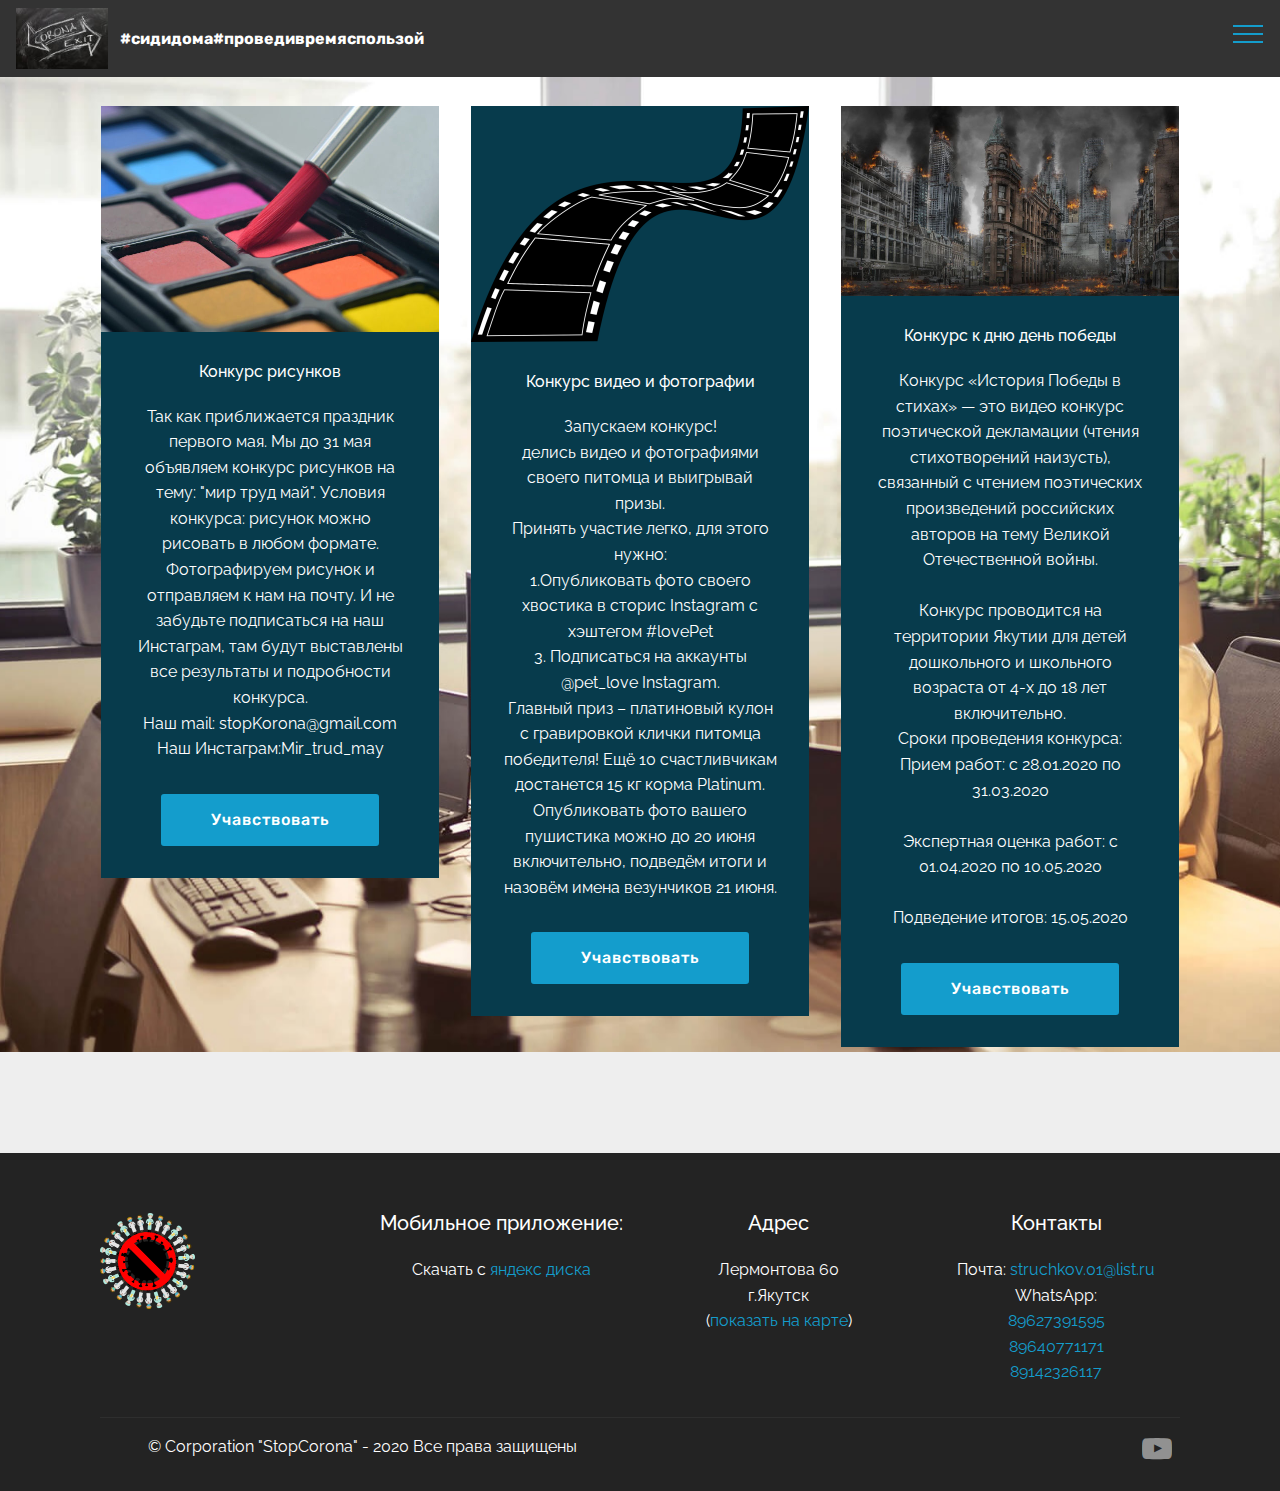
==== commit b01358df: "create github pages" ====
--- a/page10.html
+++ b/page10.html
@@ -6,7 +6,7 @@
   <meta http-equiv="X-UA-Compatible" content="IE=edge">
   <meta name="generator" content="Mobirise v4.12.3, mobirise.com">
   <meta name="viewport" content="width=device-width, initial-scale=1, minimum-scale=1">
-  <link rel="shortcut icon" href="assets/images/-1-182x182.png" type="image/x-icon">
+  <link rel="shortcut icon" href="assets/images/mbr-122x81.jpg" type="image/x-icon">
   <meta name="description" content="Web Site Maker Description">
   
   
@@ -43,7 +43,7 @@
             <div class="navbar-brand">
                 <span class="navbar-logo">
                     
-                         <img src="assets/images/-1-182x182.png" alt="Mobirise" title="" style="height: 3.8rem;">
+                         <img src="assets/images/mbr-122x81.jpg" alt="Mobirise" title="" style="height: 3.8rem;">
                     
                 </span>
                 <span class="navbar-caption-wrap"><a class="navbar-caption text-white display-4" href="index.html">
@@ -60,7 +60,7 @@
     </nav>
 </section>
 
-<section class="engine"><a href="https://mobirise.info/h">create your own web page for free</a></section><section class="features3 cid-rWXWZziiGV mbr-parallax-background" id="features3-29">
+<section class="engine"><a href="https://mobirise.info">Mobirise</a></section><section class="features3 cid-rWXWZziiGV mbr-parallax-background" id="features3-29">
 
     
 
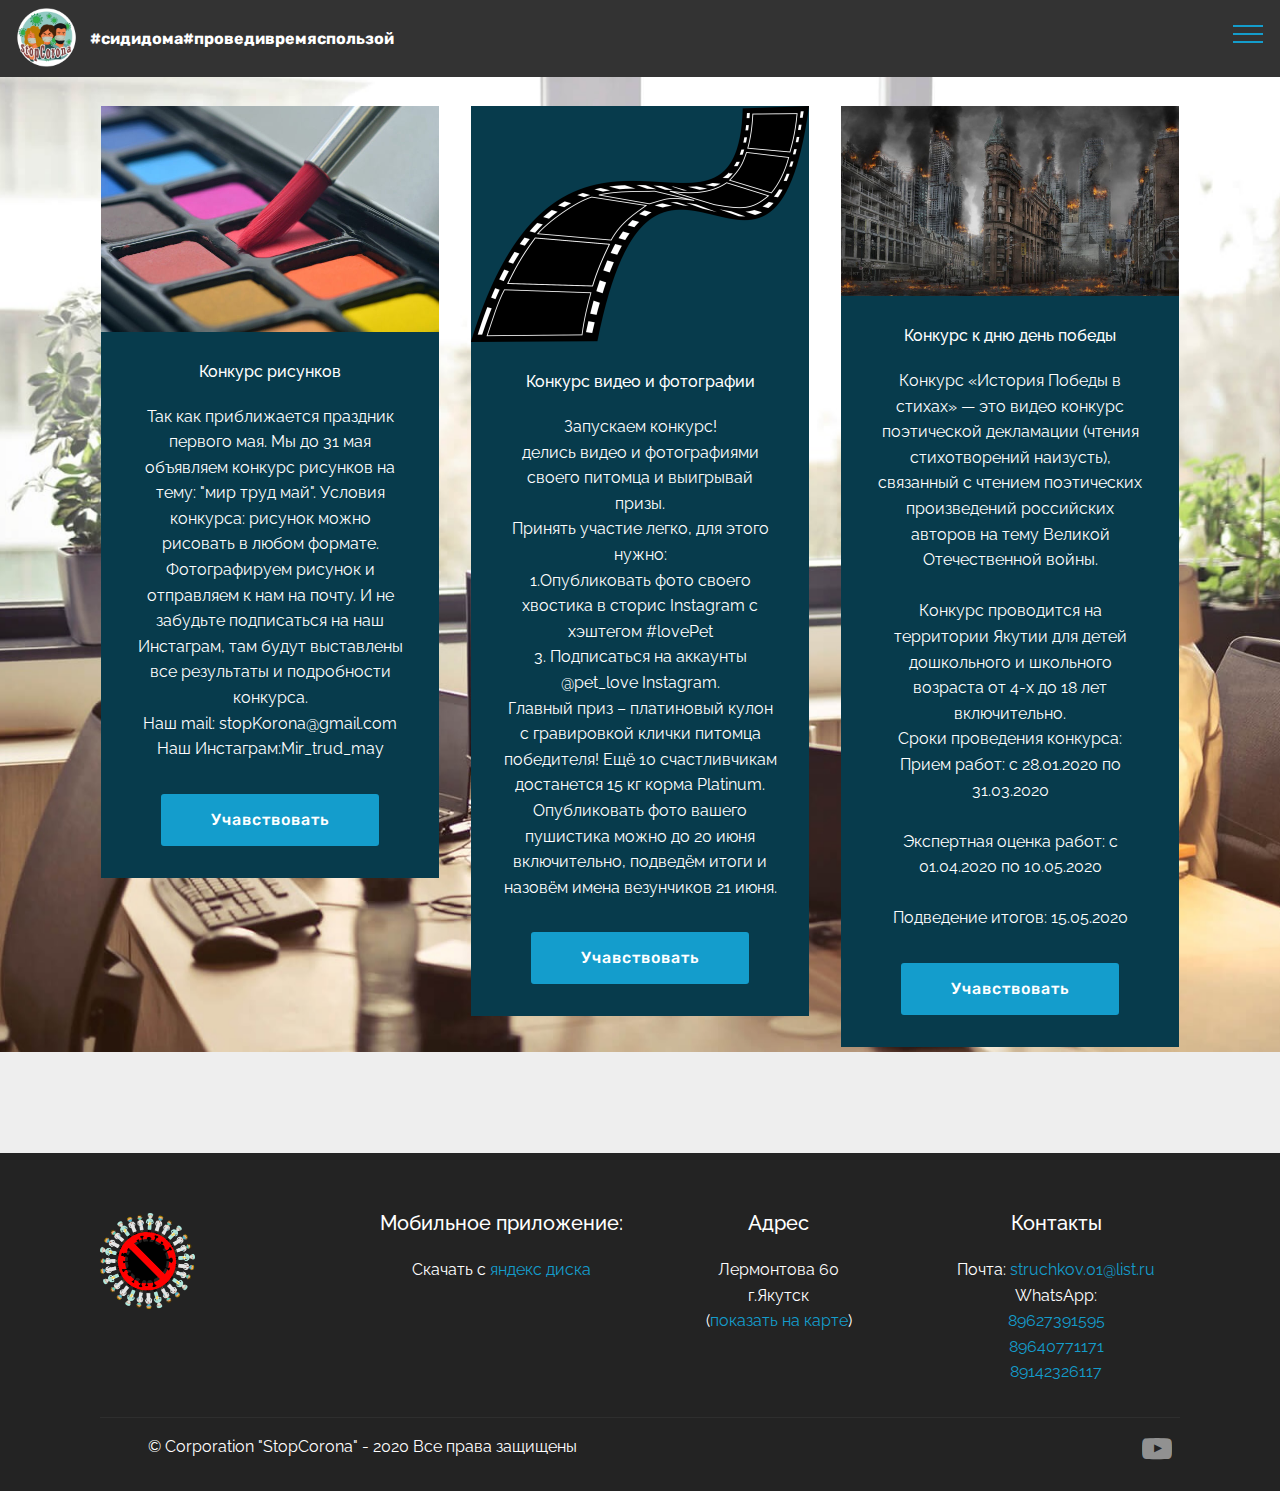
==== commit 042d6f1c: "create github pages" ====
--- a/page10.html
+++ b/page10.html
@@ -6,7 +6,7 @@
   <meta http-equiv="X-UA-Compatible" content="IE=edge">
   <meta name="generator" content="Mobirise v4.12.3, mobirise.com">
   <meta name="viewport" content="width=device-width, initial-scale=1, minimum-scale=1">
-  <link rel="shortcut icon" href="assets/images/mbr-122x81.jpg" type="image/x-icon">
+  <link rel="shortcut icon" href="assets/images/-1-184x184.png" type="image/x-icon">
   <meta name="description" content="Web Site Maker Description">
   
   
@@ -43,7 +43,7 @@
             <div class="navbar-brand">
                 <span class="navbar-logo">
                     
-                         <img src="assets/images/mbr-122x81.jpg" alt="Mobirise" title="" style="height: 3.8rem;">
+                         <img src="assets/images/-1-184x184.png" alt="Mobirise" title="" style="height: 3.8rem;">
                     
                 </span>
                 <span class="navbar-caption-wrap"><a class="navbar-caption text-white display-4" href="index.html">
@@ -60,7 +60,7 @@
     </nav>
 </section>
 
-<section class="engine"><a href="https://mobirise.info">Mobirise</a></section><section class="features3 cid-rWXWZziiGV mbr-parallax-background" id="features3-29">
+<section class="engine"><a href="https://mobirise.info/d">free web maker</a></section><section class="features3 cid-rWXWZziiGV mbr-parallax-background" id="features3-29">
 
     
 
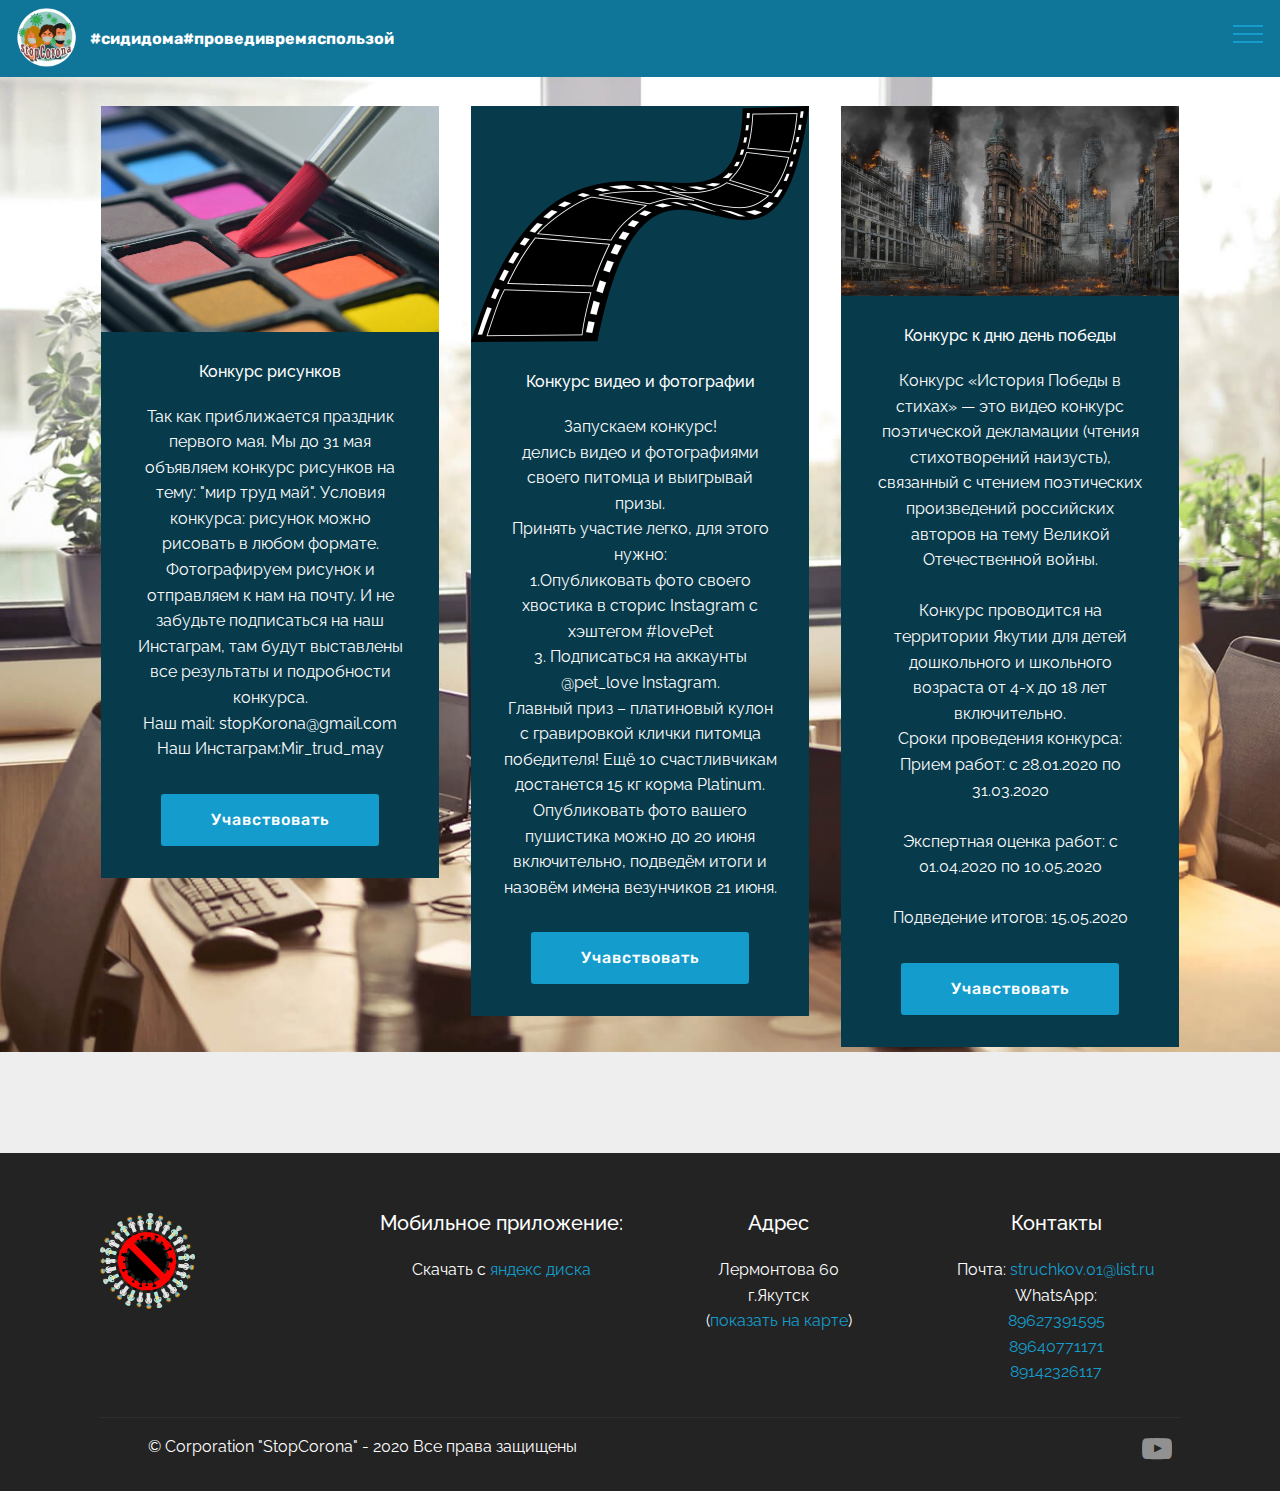
==== commit f23b9cb0: "create github pages" ====
--- a/page10.html
+++ b/page10.html
@@ -60,7 +60,7 @@
     </nav>
 </section>
 
-<section class="engine"><a href="https://mobirise.info/d">free web maker</a></section><section class="features3 cid-rWXWZziiGV mbr-parallax-background" id="features3-29">
+<section class="engine"><a href="https://mobirise.info/h">create a web page for free</a></section><section class="features3 cid-rWXWZziiGV mbr-parallax-background" id="features3-29">
 
     
 
--- a/assets/mobirise/css/mbr-additional.css
+++ b/assets/mobirise/css/mbr-additional.css
@@ -625,12 +625,12 @@
 }
 .cid-rX6pMm8DHf .navbar {
   padding: .5rem 0;
-  background: #333333;
+  background: #0f7699;
   transition: none;
   min-height: 77px;
 }
 .cid-rX6pMm8DHf .navbar-dropdown.bg-color.transparent.opened {
-  background: #333333;
+  background: #0f7699;
 }
 .cid-rX6pMm8DHf a {
   font-style: normal;
@@ -721,7 +721,7 @@
   padding-bottom: 0;
 }
 .cid-rX6pMm8DHf .dropdown .dropdown-menu {
-  background: #333333;
+  background: #0f7699;
   visibility: hidden;
   display: block;
   position: absolute;
@@ -1203,12 +1203,12 @@
 }
 .cid-rX6pMm8DHf .navbar {
   padding: .5rem 0;
-  background: #333333;
+  background: #0f7699;
   transition: none;
   min-height: 77px;
 }
 .cid-rX6pMm8DHf .navbar-dropdown.bg-color.transparent.opened {
-  background: #333333;
+  background: #0f7699;
 }
 .cid-rX6pMm8DHf a {
   font-style: normal;
@@ -1299,7 +1299,7 @@
   padding-bottom: 0;
 }
 .cid-rX6pMm8DHf .dropdown .dropdown-menu {
-  background: #333333;
+  background: #0f7699;
   visibility: hidden;
   display: block;
   position: absolute;
@@ -1764,12 +1764,12 @@
 }
 .cid-rX6pMm8DHf .navbar {
   padding: .5rem 0;
-  background: #333333;
+  background: #0f7699;
   transition: none;
   min-height: 77px;
 }
 .cid-rX6pMm8DHf .navbar-dropdown.bg-color.transparent.opened {
-  background: #333333;
+  background: #0f7699;
 }
 .cid-rX6pMm8DHf a {
   font-style: normal;
@@ -1860,7 +1860,7 @@
   padding-bottom: 0;
 }
 .cid-rX6pMm8DHf .dropdown .dropdown-menu {
-  background: #333333;
+  background: #0f7699;
   visibility: hidden;
   display: block;
   position: absolute;
@@ -2325,12 +2325,12 @@
 }
 .cid-rX6pMm8DHf .navbar {
   padding: .5rem 0;
-  background: #333333;
+  background: #0f7699;
   transition: none;
   min-height: 77px;
 }
 .cid-rX6pMm8DHf .navbar-dropdown.bg-color.transparent.opened {
-  background: #333333;
+  background: #0f7699;
 }
 .cid-rX6pMm8DHf a {
   font-style: normal;
@@ -2421,7 +2421,7 @@
   padding-bottom: 0;
 }
 .cid-rX6pMm8DHf .dropdown .dropdown-menu {
-  background: #333333;
+  background: #0f7699;
   visibility: hidden;
   display: block;
   position: absolute;
@@ -2811,12 +2811,12 @@
 }
 .cid-rX6pMm8DHf .navbar {
   padding: .5rem 0;
-  background: #333333;
+  background: #0f7699;
   transition: none;
   min-height: 77px;
 }
 .cid-rX6pMm8DHf .navbar-dropdown.bg-color.transparent.opened {
-  background: #333333;
+  background: #0f7699;
 }
 .cid-rX6pMm8DHf a {
   font-style: normal;
@@ -2907,7 +2907,7 @@
   padding-bottom: 0;
 }
 .cid-rX6pMm8DHf .dropdown .dropdown-menu {
-  background: #333333;
+  background: #0f7699;
   visibility: hidden;
   display: block;
   position: absolute;
@@ -3365,12 +3365,12 @@
 }
 .cid-rX6pMm8DHf .navbar {
   padding: .5rem 0;
-  background: #333333;
+  background: #0f7699;
   transition: none;
   min-height: 77px;
 }
 .cid-rX6pMm8DHf .navbar-dropdown.bg-color.transparent.opened {
-  background: #333333;
+  background: #0f7699;
 }
 .cid-rX6pMm8DHf a {
   font-style: normal;
@@ -3461,7 +3461,7 @@
   padding-bottom: 0;
 }
 .cid-rX6pMm8DHf .dropdown .dropdown-menu {
-  background: #333333;
+  background: #0f7699;
   visibility: hidden;
   display: block;
   position: absolute;
@@ -3923,12 +3923,12 @@
 }
 .cid-rX6pMm8DHf .navbar {
   padding: .5rem 0;
-  background: #333333;
+  background: #0f7699;
   transition: none;
   min-height: 77px;
 }
 .cid-rX6pMm8DHf .navbar-dropdown.bg-color.transparent.opened {
-  background: #333333;
+  background: #0f7699;
 }
 .cid-rX6pMm8DHf a {
   font-style: normal;
@@ -4019,7 +4019,7 @@
   padding-bottom: 0;
 }
 .cid-rX6pMm8DHf .dropdown .dropdown-menu {
-  background: #333333;
+  background: #0f7699;
   visibility: hidden;
   display: block;
   position: absolute;
@@ -4399,12 +4399,12 @@
 }
 .cid-rX6pMm8DHf .navbar {
   padding: .5rem 0;
-  background: #333333;
+  background: #0f7699;
   transition: none;
   min-height: 77px;
 }
 .cid-rX6pMm8DHf .navbar-dropdown.bg-color.transparent.opened {
-  background: #333333;
+  background: #0f7699;
 }
 .cid-rX6pMm8DHf a {
   font-style: normal;
@@ -4495,7 +4495,7 @@
   padding-bottom: 0;
 }
 .cid-rX6pMm8DHf .dropdown .dropdown-menu {
-  background: #333333;
+  background: #0f7699;
   visibility: hidden;
   display: block;
   position: absolute;
@@ -4917,12 +4917,12 @@
 }
 .cid-rX6pMm8DHf .navbar {
   padding: .5rem 0;
-  background: #333333;
+  background: #0f7699;
   transition: none;
   min-height: 77px;
 }
 .cid-rX6pMm8DHf .navbar-dropdown.bg-color.transparent.opened {
-  background: #333333;
+  background: #0f7699;
 }
 .cid-rX6pMm8DHf a {
   font-style: normal;
@@ -5013,7 +5013,7 @@
   padding-bottom: 0;
 }
 .cid-rX6pMm8DHf .dropdown .dropdown-menu {
-  background: #333333;
+  background: #0f7699;
   visibility: hidden;
   display: block;
   position: absolute;
@@ -5417,12 +5417,12 @@
 }
 .cid-rX6pMm8DHf .navbar {
   padding: .5rem 0;
-  background: #333333;
+  background: #0f7699;
   transition: none;
   min-height: 77px;
 }
 .cid-rX6pMm8DHf .navbar-dropdown.bg-color.transparent.opened {
-  background: #333333;
+  background: #0f7699;
 }
 .cid-rX6pMm8DHf a {
   font-style: normal;
@@ -5513,7 +5513,7 @@
   padding-bottom: 0;
 }
 .cid-rX6pMm8DHf .dropdown .dropdown-menu {
-  background: #333333;
+  background: #0f7699;
   visibility: hidden;
   display: block;
   position: absolute;
@@ -5914,12 +5914,12 @@
 }
 .cid-rX6pMm8DHf .navbar {
   padding: .5rem 0;
-  background: #333333;
+  background: #0f7699;
   transition: none;
   min-height: 77px;
 }
 .cid-rX6pMm8DHf .navbar-dropdown.bg-color.transparent.opened {
-  background: #333333;
+  background: #0f7699;
 }
 .cid-rX6pMm8DHf a {
   font-style: normal;
@@ -6010,7 +6010,7 @@
   padding-bottom: 0;
 }
 .cid-rX6pMm8DHf .dropdown .dropdown-menu {
-  background: #333333;
+  background: #0f7699;
   visibility: hidden;
   display: block;
   position: absolute;
@@ -6512,12 +6512,12 @@
 }
 .cid-rX6pMm8DHf .navbar {
   padding: .5rem 0;
-  background: #333333;
+  background: #0f7699;
   transition: none;
   min-height: 77px;
 }
 .cid-rX6pMm8DHf .navbar-dropdown.bg-color.transparent.opened {
-  background: #333333;
+  background: #0f7699;
 }
 .cid-rX6pMm8DHf a {
   font-style: normal;
@@ -6608,7 +6608,7 @@
   padding-bottom: 0;
 }
 .cid-rX6pMm8DHf .dropdown .dropdown-menu {
-  background: #333333;
+  background: #0f7699;
   visibility: hidden;
   display: block;
   position: absolute;
@@ -7030,12 +7030,12 @@
 }
 .cid-rX6pMm8DHf .navbar {
   padding: .5rem 0;
-  background: #333333;
+  background: #0f7699;
   transition: none;
   min-height: 77px;
 }
 .cid-rX6pMm8DHf .navbar-dropdown.bg-color.transparent.opened {
-  background: #333333;
+  background: #0f7699;
 }
 .cid-rX6pMm8DHf a {
   font-style: normal;
@@ -7126,7 +7126,7 @@
   padding-bottom: 0;
 }
 .cid-rX6pMm8DHf .dropdown .dropdown-menu {
-  background: #333333;
+  background: #0f7699;
   visibility: hidden;
   display: block;
   position: absolute;
--- a/assets/mobirise/css/mbr-additional.css
+++ b/assets/mobirise/css/mbr-additional.css
@@ -625,12 +625,12 @@
 }
 .cid-rX6pMm8DHf .navbar {
   padding: .5rem 0;
-  background: #333333;
+  background: #0f7699;
   transition: none;
   min-height: 77px;
 }
 .cid-rX6pMm8DHf .navbar-dropdown.bg-color.transparent.opened {
-  background: #333333;
+  background: #0f7699;
 }
 .cid-rX6pMm8DHf a {
   font-style: normal;
@@ -721,7 +721,7 @@
   padding-bottom: 0;
 }
 .cid-rX6pMm8DHf .dropdown .dropdown-menu {
-  background: #333333;
+  background: #0f7699;
   visibility: hidden;
   display: block;
   position: absolute;
@@ -1203,12 +1203,12 @@
 }
 .cid-rX6pMm8DHf .navbar {
   padding: .5rem 0;
-  background: #333333;
+  background: #0f7699;
   transition: none;
   min-height: 77px;
 }
 .cid-rX6pMm8DHf .navbar-dropdown.bg-color.transparent.opened {
-  background: #333333;
+  background: #0f7699;
 }
 .cid-rX6pMm8DHf a {
   font-style: normal;
@@ -1299,7 +1299,7 @@
   padding-bottom: 0;
 }
 .cid-rX6pMm8DHf .dropdown .dropdown-menu {
-  background: #333333;
+  background: #0f7699;
   visibility: hidden;
   display: block;
   position: absolute;
@@ -1764,12 +1764,12 @@
 }
 .cid-rX6pMm8DHf .navbar {
   padding: .5rem 0;
-  background: #333333;
+  background: #0f7699;
   transition: none;
   min-height: 77px;
 }
 .cid-rX6pMm8DHf .navbar-dropdown.bg-color.transparent.opened {
-  background: #333333;
+  background: #0f7699;
 }
 .cid-rX6pMm8DHf a {
   font-style: normal;
@@ -1860,7 +1860,7 @@
   padding-bottom: 0;
 }
 .cid-rX6pMm8DHf .dropdown .dropdown-menu {
-  background: #333333;
+  background: #0f7699;
   visibility: hidden;
   display: block;
   position: absolute;
@@ -2325,12 +2325,12 @@
 }
 .cid-rX6pMm8DHf .navbar {
   padding: .5rem 0;
-  background: #333333;
+  background: #0f7699;
   transition: none;
   min-height: 77px;
 }
 .cid-rX6pMm8DHf .navbar-dropdown.bg-color.transparent.opened {
-  background: #333333;
+  background: #0f7699;
 }
 .cid-rX6pMm8DHf a {
   font-style: normal;
@@ -2421,7 +2421,7 @@
   padding-bottom: 0;
 }
 .cid-rX6pMm8DHf .dropdown .dropdown-menu {
-  background: #333333;
+  background: #0f7699;
   visibility: hidden;
   display: block;
   position: absolute;
@@ -2811,12 +2811,12 @@
 }
 .cid-rX6pMm8DHf .navbar {
   padding: .5rem 0;
-  background: #333333;
+  background: #0f7699;
   transition: none;
   min-height: 77px;
 }
 .cid-rX6pMm8DHf .navbar-dropdown.bg-color.transparent.opened {
-  background: #333333;
+  background: #0f7699;
 }
 .cid-rX6pMm8DHf a {
   font-style: normal;
@@ -2907,7 +2907,7 @@
   padding-bottom: 0;
 }
 .cid-rX6pMm8DHf .dropdown .dropdown-menu {
-  background: #333333;
+  background: #0f7699;
   visibility: hidden;
   display: block;
   position: absolute;
@@ -3365,12 +3365,12 @@
 }
 .cid-rX6pMm8DHf .navbar {
   padding: .5rem 0;
-  background: #333333;
+  background: #0f7699;
   transition: none;
   min-height: 77px;
 }
 .cid-rX6pMm8DHf .navbar-dropdown.bg-color.transparent.opened {
-  background: #333333;
+  background: #0f7699;
 }
 .cid-rX6pMm8DHf a {
   font-style: normal;
@@ -3461,7 +3461,7 @@
   padding-bottom: 0;
 }
 .cid-rX6pMm8DHf .dropdown .dropdown-menu {
-  background: #333333;
+  background: #0f7699;
   visibility: hidden;
   display: block;
   position: absolute;
@@ -3923,12 +3923,12 @@
 }
 .cid-rX6pMm8DHf .navbar {
   padding: .5rem 0;
-  background: #333333;
+  background: #0f7699;
   transition: none;
   min-height: 77px;
 }
 .cid-rX6pMm8DHf .navbar-dropdown.bg-color.transparent.opened {
-  background: #333333;
+  background: #0f7699;
 }
 .cid-rX6pMm8DHf a {
   font-style: normal;
@@ -4019,7 +4019,7 @@
   padding-bottom: 0;
 }
 .cid-rX6pMm8DHf .dropdown .dropdown-menu {
-  background: #333333;
+  background: #0f7699;
   visibility: hidden;
   display: block;
   position: absolute;
@@ -4399,12 +4399,12 @@
 }
 .cid-rX6pMm8DHf .navbar {
   padding: .5rem 0;
-  background: #333333;
+  background: #0f7699;
   transition: none;
   min-height: 77px;
 }
 .cid-rX6pMm8DHf .navbar-dropdown.bg-color.transparent.opened {
-  background: #333333;
+  background: #0f7699;
 }
 .cid-rX6pMm8DHf a {
   font-style: normal;
@@ -4495,7 +4495,7 @@
   padding-bottom: 0;
 }
 .cid-rX6pMm8DHf .dropdown .dropdown-menu {
-  background: #333333;
+  background: #0f7699;
   visibility: hidden;
   display: block;
   position: absolute;
@@ -4917,12 +4917,12 @@
 }
 .cid-rX6pMm8DHf .navbar {
   padding: .5rem 0;
-  background: #333333;
+  background: #0f7699;
   transition: none;
   min-height: 77px;
 }
 .cid-rX6pMm8DHf .navbar-dropdown.bg-color.transparent.opened {
-  background: #333333;
+  background: #0f7699;
 }
 .cid-rX6pMm8DHf a {
   font-style: normal;
@@ -5013,7 +5013,7 @@
   padding-bottom: 0;
 }
 .cid-rX6pMm8DHf .dropdown .dropdown-menu {
-  background: #333333;
+  background: #0f7699;
   visibility: hidden;
   display: block;
   position: absolute;
@@ -5417,12 +5417,12 @@
 }
 .cid-rX6pMm8DHf .navbar {
   padding: .5rem 0;
-  background: #333333;
+  background: #0f7699;
   transition: none;
   min-height: 77px;
 }
 .cid-rX6pMm8DHf .navbar-dropdown.bg-color.transparent.opened {
-  background: #333333;
+  background: #0f7699;
 }
 .cid-rX6pMm8DHf a {
   font-style: normal;
@@ -5513,7 +5513,7 @@
   padding-bottom: 0;
 }
 .cid-rX6pMm8DHf .dropdown .dropdown-menu {
-  background: #333333;
+  background: #0f7699;
   visibility: hidden;
   display: block;
   position: absolute;
@@ -5914,12 +5914,12 @@
 }
 .cid-rX6pMm8DHf .navbar {
   padding: .5rem 0;
-  background: #333333;
+  background: #0f7699;
   transition: none;
   min-height: 77px;
 }
 .cid-rX6pMm8DHf .navbar-dropdown.bg-color.transparent.opened {
-  background: #333333;
+  background: #0f7699;
 }
 .cid-rX6pMm8DHf a {
   font-style: normal;
@@ -6010,7 +6010,7 @@
   padding-bottom: 0;
 }
 .cid-rX6pMm8DHf .dropdown .dropdown-menu {
-  background: #333333;
+  background: #0f7699;
   visibility: hidden;
   display: block;
   position: absolute;
@@ -6512,12 +6512,12 @@
 }
 .cid-rX6pMm8DHf .navbar {
   padding: .5rem 0;
-  background: #333333;
+  background: #0f7699;
   transition: none;
   min-height: 77px;
 }
 .cid-rX6pMm8DHf .navbar-dropdown.bg-color.transparent.opened {
-  background: #333333;
+  background: #0f7699;
 }
 .cid-rX6pMm8DHf a {
   font-style: normal;
@@ -6608,7 +6608,7 @@
   padding-bottom: 0;
 }
 .cid-rX6pMm8DHf .dropdown .dropdown-menu {
-  background: #333333;
+  background: #0f7699;
   visibility: hidden;
   display: block;
   position: absolute;
@@ -7030,12 +7030,12 @@
 }
 .cid-rX6pMm8DHf .navbar {
   padding: .5rem 0;
-  background: #333333;
+  background: #0f7699;
   transition: none;
   min-height: 77px;
 }
 .cid-rX6pMm8DHf .navbar-dropdown.bg-color.transparent.opened {
-  background: #333333;
+  background: #0f7699;
 }
 .cid-rX6pMm8DHf a {
   font-style: normal;
@@ -7126,7 +7126,7 @@
   padding-bottom: 0;
 }
 .cid-rX6pMm8DHf .dropdown .dropdown-menu {
-  background: #333333;
+  background: #0f7699;
   visibility: hidden;
   display: block;
   position: absolute;
